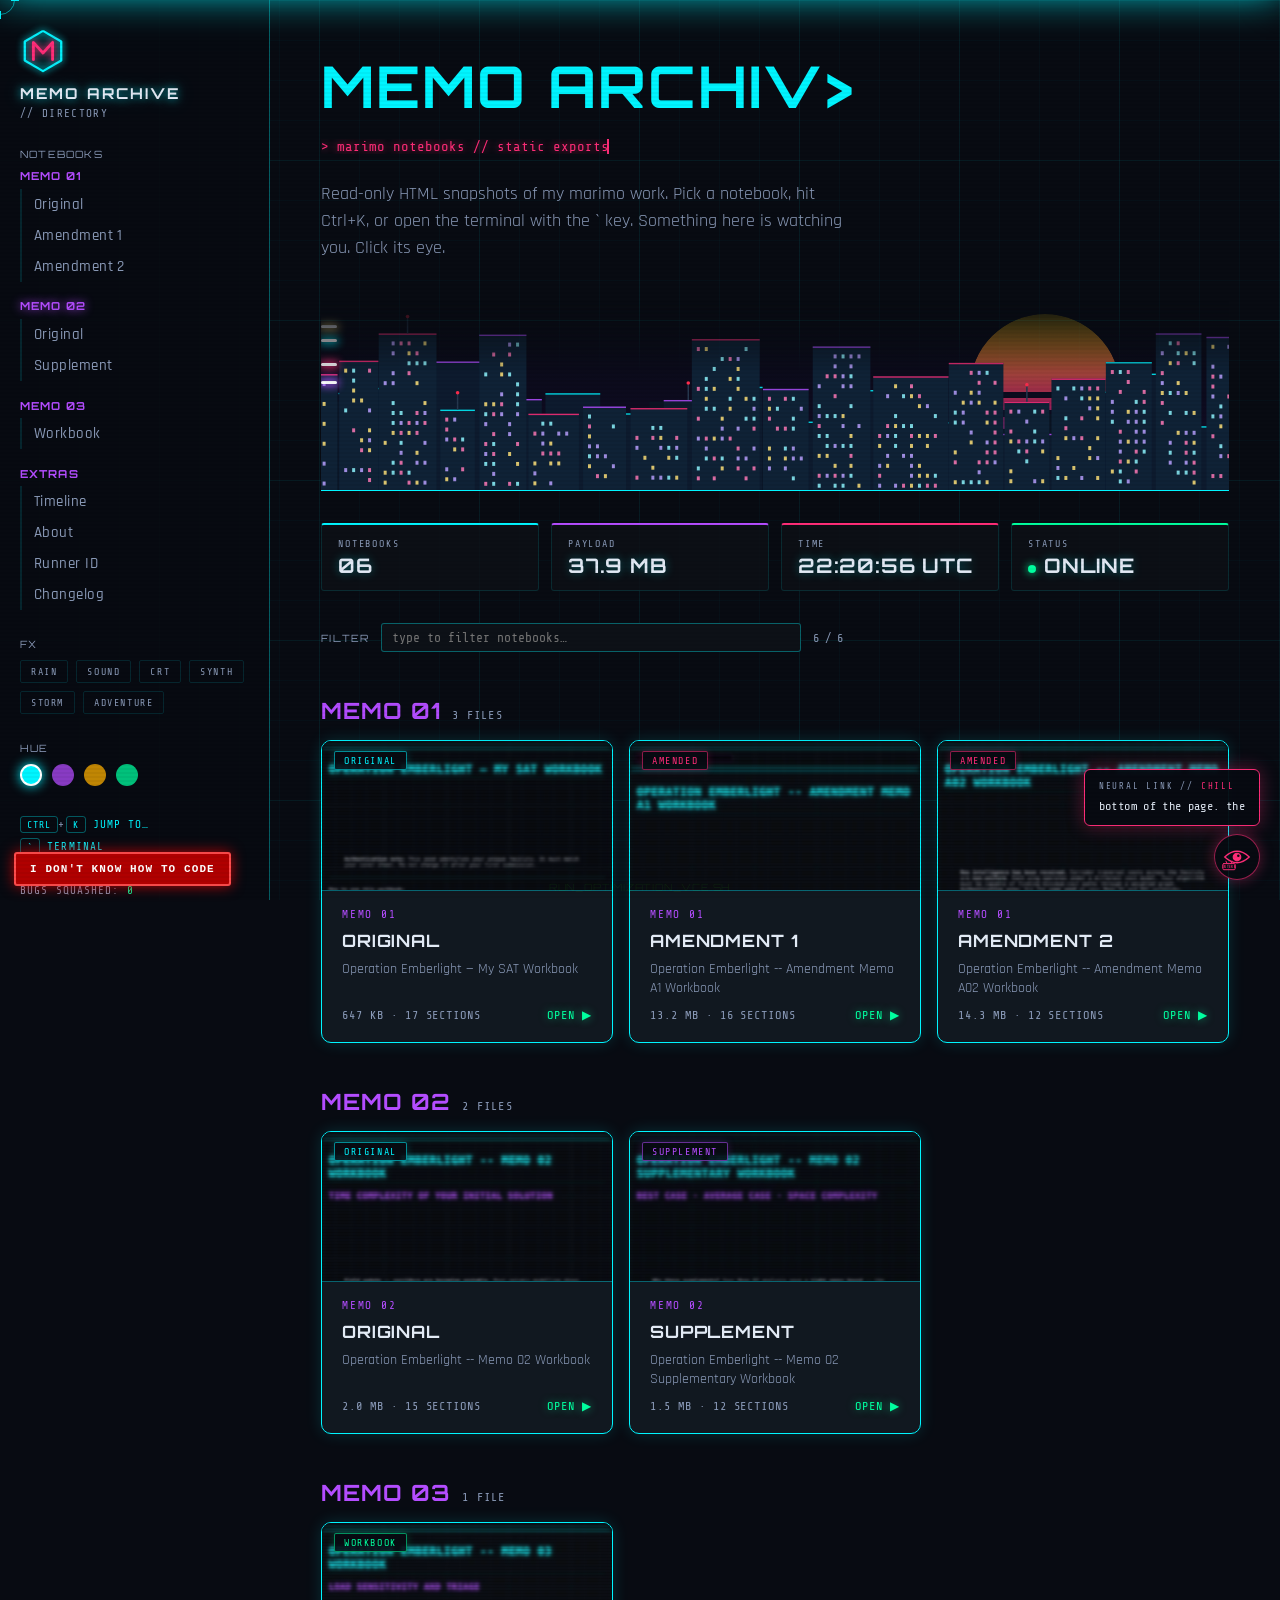
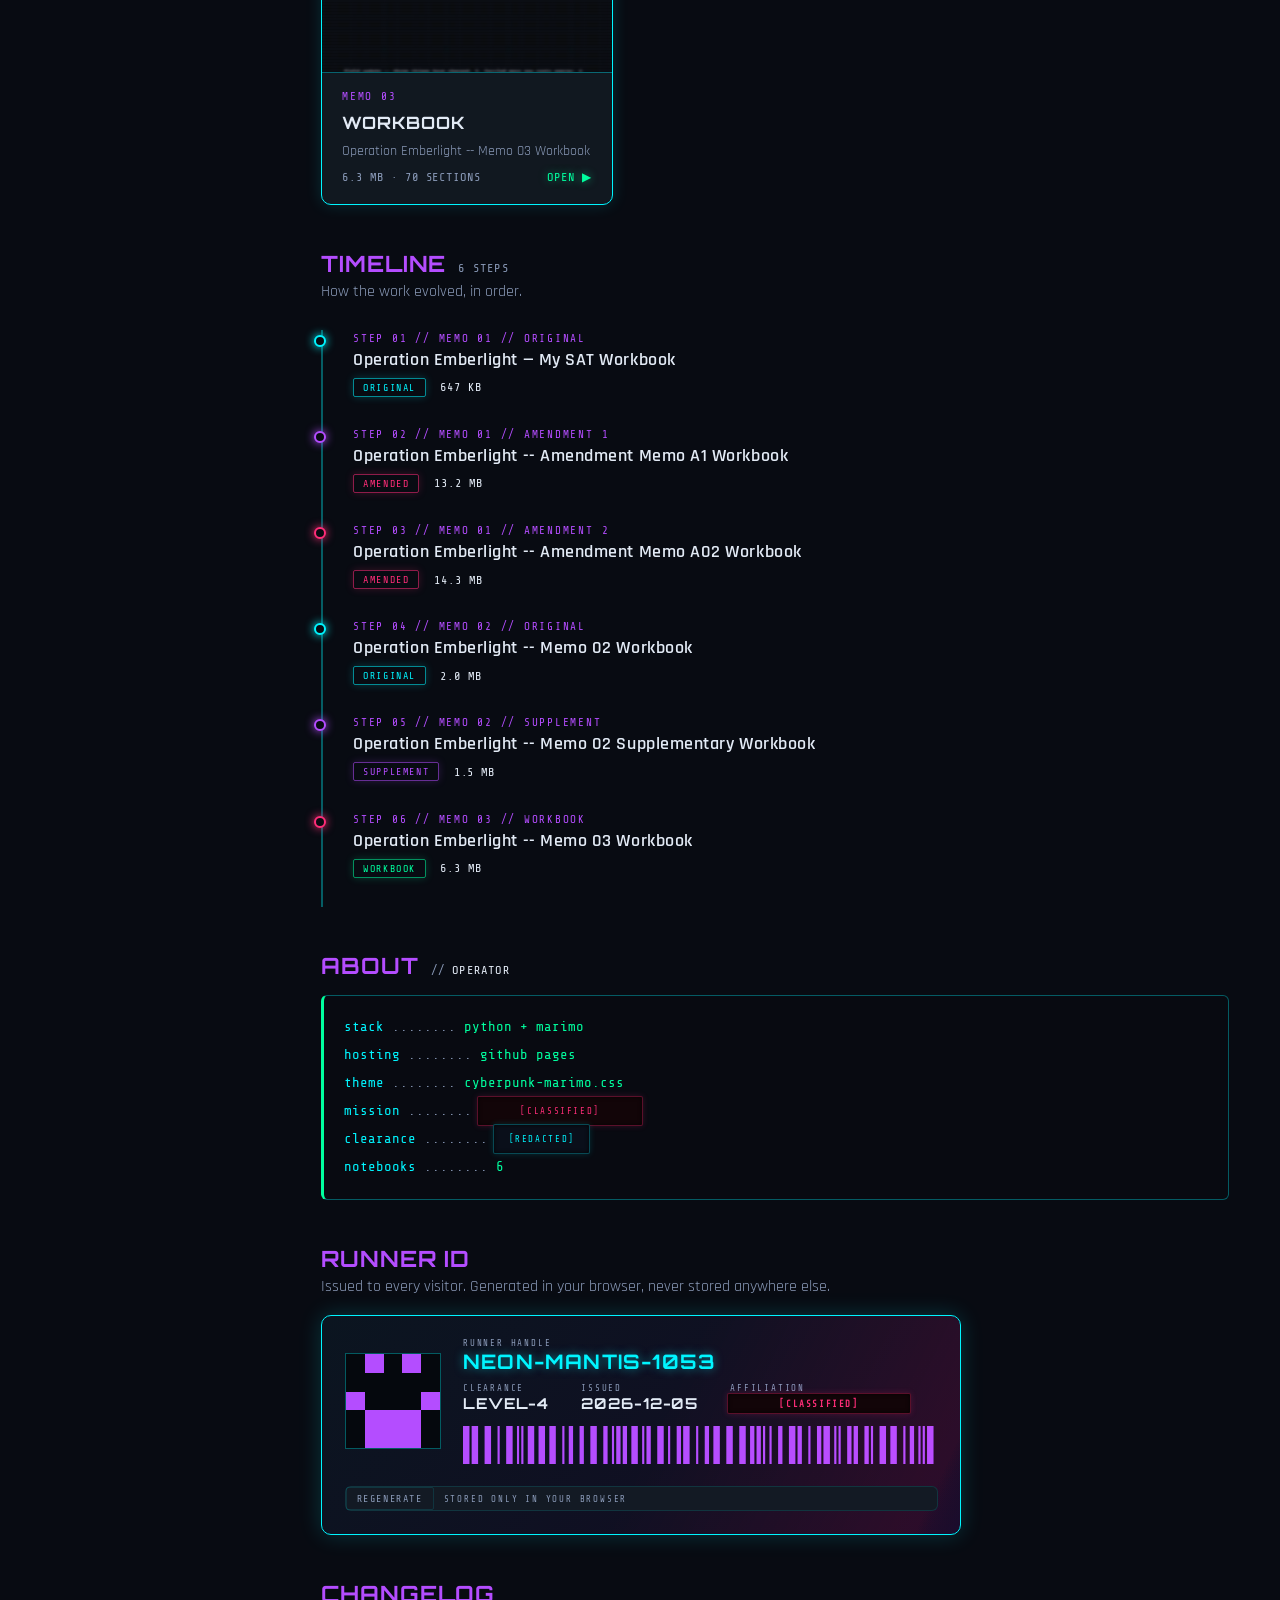
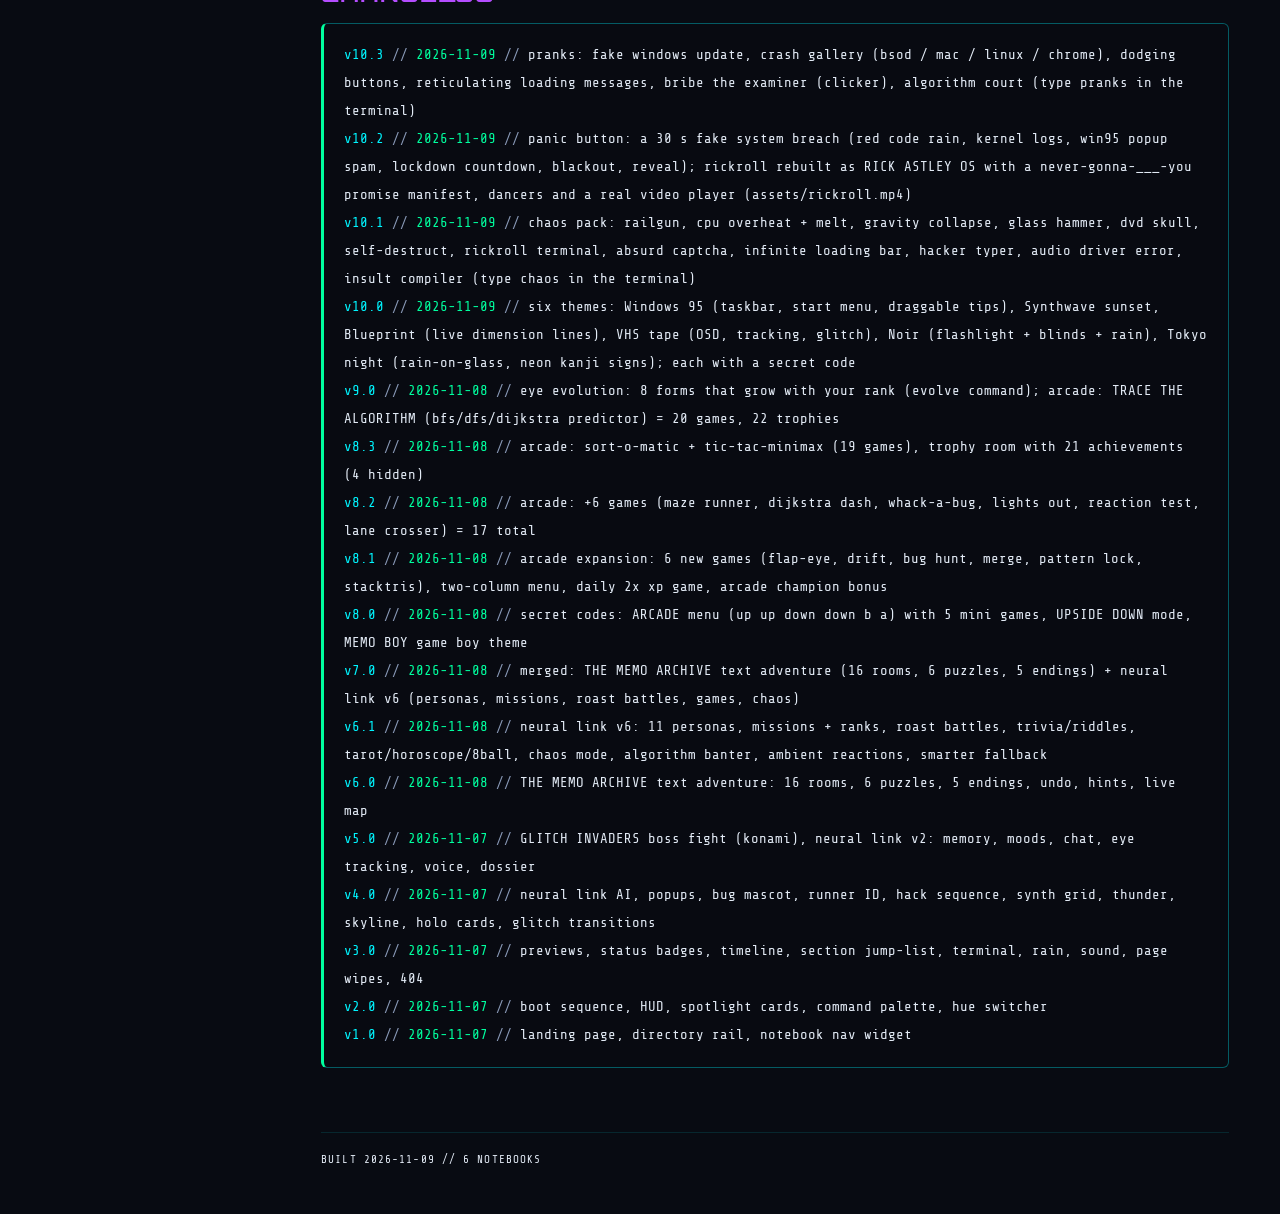
==== index.html @ 775b31ff "'update'" ====
<!DOCTYPE html>
<html lang="en">
<head>
<meta charset="utf-8">
<meta name="viewport" content="width=device-width, initial-scale=1">
<title>MEMO ARCHIVE</title>
<meta name="description" content="Read-only HTML snapshots of my marimo work. Pick a notebook, hit Ctrl+K, or open the terminal with the ` key. Something here is watching you. Click its eye.">
<meta property="og:title" content="MEMO ARCHIVE"><meta property="og:description" content="Read-only HTML snapshots of my marimo work. Pick a notebook, hit Ctrl+K, or open the terminal with the ` key. Something here is watching you. Click its eye.">
<link rel="icon" href="data:image/svg+xml,%3Csvg%20xmlns%3D%27http%3A//www.w3.org/2000/svg%27%20viewBox%3D%270%200%2048%2048%27%3E%3Crect%20width%3D%2748%27%20height%3D%2748%27%20fill%3D%27%23080b12%27/%3E%3Cpolygon%20points%3D%2724%2C3%2043%2C14%2043%2C34%2024%2C45%205%2C34%205%2C14%27%20fill%3D%27none%27%20stroke%3D%27%2300f5ff%27%20stroke-width%3D%273%27/%3E%3Cpath%20d%3D%27M14%2033V15l10%2011%2010-11v18%27%20fill%3D%27none%27%20stroke%3D%27%23ff2d78%27%20stroke-width%3D%273%27/%3E%3C/svg%3E">
<link rel="stylesheet" href="assets/cyberpunk-marimo.css">
<link rel="stylesheet" href="assets/site.css">
<link rel="stylesheet" href="assets/fun.css">
<link rel="stylesheet" href="assets/fun3.css">
<link rel="stylesheet" href="assets/adventure.css">
<link rel="stylesheet" href="assets/arcade.css">
<link rel="stylesheet" href="assets/evolve.css">
<link rel="stylesheet" href="assets/themes.css">
<link rel="stylesheet" href="assets/chaos.css">
<link rel="stylesheet" href="assets/panic.css">
<link rel="stylesheet" href="assets/pranks.css">
<script>try{if(!sessionStorage.getItem("booted"))document.documentElement.classList.add("booting")}catch(e){}</script>
</head>
<body>
<div class="boot" id="boot" aria-hidden="true"><pre id="boot-log"></pre><span class="caret"></span><div class="skip">PRESS ANY KEY TO SKIP</div></div>
<canvas id="rain" aria-hidden="true"></canvas>
<div class="wipe" id="wipe"></div>
<div class="shell">
  <div class="rail" role="navigation" aria-label="Directory">
    <a class="brand" href="#top"><svg class="logo" viewBox="0 0 48 48" aria-hidden="true"><polygon class="hex" points="24,3 43,14 43,34 24,45 5,34 5,14"/><path class="mm" d="M14 33V15l10 11 10-11v18"/></svg><span class="brand-name">MEMO ARCHIVE</span><small>// DIRECTORY</small></a>
    <div class="cp-label">Notebooks</div>
    <div class="rail-group"><div class="rail-group-name"><a href="#memo-1" style="color:inherit !important;border:none !important">Memo 01</a></div><a class="rail-link" href="notebooks/memo1_original.html">Original</a><a class="rail-link" href="notebooks/memo1_amendment_1.html">Amendment 1</a><a class="rail-link" href="notebooks/memo1_amendment_2.html">Amendment 2</a></div><div class="rail-group"><div class="rail-group-name"><a href="#memo-2" style="color:inherit !important;border:none !important">Memo 02</a></div><a class="rail-link" href="notebooks/memo2_original.html">Original</a><a class="rail-link" href="notebooks/memo2_supp.html">Supplement</a></div><div class="rail-group"><div class="rail-group-name"><a href="#memo-3" style="color:inherit !important;border:none !important">Memo 03</a></div><a class="rail-link" href="notebooks/memo3.html">Workbook</a></div>
    <div class="rail-group"><div class="rail-group-name">Extras</div>
      <a class="rail-link" href="#timeline">Timeline</a><a class="rail-link" href="#about">About</a><a class="rail-link" href="#runner">Runner ID</a><a class="rail-link" href="#changelog">Changelog</a></div>
    <div class="cp-label">FX</div>
    <div class="pills">
      <i class="pill" role="button" tabindex="0" data-fx="rain">Rain</i>
      <i class="pill" role="button" tabindex="0" data-fx="sound">Sound</i>
      <i class="pill" role="button" tabindex="0" data-fx="crt">CRT</i>
      <i class="pill" role="button" tabindex="0" data-fx="synth">Synth</i>
      <i class="pill" role="button" tabindex="0" data-fx="storm">Storm</i>
      <i class="pill" role="button" tabindex="0" data-fx="adv" title="play the text adventure">Adventure</i>
    </div>
    <div class="cp-label">Hue</div>
    <div class="swatches">
      <i class="swatch on" role="button" tabindex="0" data-hue="cyan" title="Cyan" style="background:#00f5ff;color:#00f5ff"></i>
      <i class="swatch" role="button" tabindex="0" data-hue="violet" title="Violet" style="background:#b44dff;color:#b44dff"></i>
      <i class="swatch" role="button" tabindex="0" data-hue="amber" title="Amber" style="background:#ffb000;color:#ffb000"></i>
      <i class="swatch" role="button" tabindex="0" data-hue="green" title="Green" style="background:#00ff9f;color:#00ff9f"></i>
    </div>
    <div class="rail-hint"><kbd>CTRL</kbd>+<kbd>K</kbd> <a id="open-pal" href="#" onclick="return false" style="border:none !important">JUMP TO&hellip;</a><br>
      <kbd>`</kbd> <a id="open-term" href="#" onclick="return false" style="border:none !important">TERMINAL</a><br><kbd>/</kbd> FILTER<br>BUGS SQUASHED: <span id="bug-count">0</span></div>
  </div>

  <main class="main" id="top">
    <header class="hero">
      <h1 class="sign">MEMO ARCHIVE</h1>
      <span class="cp-type cp-type--hot tagline" style="--w:36ch;--n:36">&gt; marimo notebooks // static exports</span>
      <p class="lede">Read-only HTML snapshots of my marimo work. Pick a notebook, hit Ctrl+K, or open the terminal with the ` key. Something here is watching you. Click its eye.</p>
    </header>
    <div class="skyline" id="skyline" aria-hidden="true"></div>

    <div class="hud">
      <div class="hud-tile"><div class="hud-k">Notebooks</div><div class="hud-v">06</div></div>
      <div class="hud-tile"><div class="hud-k">Payload</div><div class="hud-v">37.9 MB</div></div>
      <div class="hud-tile"><div class="hud-k">Time</div><div class="hud-v" id="hud-clock">--:--:--</div></div>
      <div class="hud-tile"><div class="hud-k">Status</div><div class="hud-v"><span class="dot"></span>ONLINE</div></div>
    </div>

    <div class="search-row">
      <span class="cp-label">Filter</span>
      <input type="search" id="q" placeholder="type to filter notebooks…" autocomplete="off">
      <span class="result-count" id="count">6 / 6</span>
    </div>

    <section class="group" id="memo-1" data-nb="1"><h2>Memo 01<span class="count">3 FILES</span></h2><div class="cards"><a class="card-link cp-card" href="notebooks/memo1_original.html" data-search="memo 01 original operation emberlight — my sat workbook memo1_original.html original"><div class="card-shot"><img src="assets/previews/memo1_original.jpg" alt="" loading="lazy"><span class="badge st-original">ORIGINAL</span></div><div class="card-tag">Memo 01</div><div class="card-name">Original</div><div class="card-desc">Operation Emberlight — My SAT Workbook</div><div class="card-meta"><span class="size">647 KB &middot; 17 SECTIONS</span><span class="go">OPEN &#9654;</span></div></a><a class="card-link cp-card" href="notebooks/memo1_amendment_1.html" data-search="memo 01 amendment 1 operation emberlight -- amendment memo a1 workbook memo1_amendment_1.html amendment"><div class="card-shot"><img src="assets/previews/memo1_amendment_1.jpg" alt="" loading="lazy"><span class="badge st-amendment">AMENDED</span></div><div class="card-tag">Memo 01</div><div class="card-name">Amendment 1</div><div class="card-desc">Operation Emberlight -- Amendment Memo A1 Workbook</div><div class="card-meta"><span class="size">13.2 MB &middot; 16 SECTIONS</span><span class="go">OPEN &#9654;</span></div></a><a class="card-link cp-card" href="notebooks/memo1_amendment_2.html" data-search="memo 01 amendment 2 operation emberlight -- amendment memo a02 workbook memo1_amendment_2.html amendment"><div class="card-shot"><img src="assets/previews/memo1_amendment_2.jpg" alt="" loading="lazy"><span class="badge st-amendment">AMENDED</span></div><div class="card-tag">Memo 01</div><div class="card-name">Amendment 2</div><div class="card-desc">Operation Emberlight -- Amendment Memo A02 Workbook</div><div class="card-meta"><span class="size">14.3 MB &middot; 12 SECTIONS</span><span class="go">OPEN &#9654;</span></div></a></div></section><section class="group" id="memo-2" data-nb="1"><h2>Memo 02<span class="count">2 FILES</span></h2><div class="cards"><a class="card-link cp-card" href="notebooks/memo2_original.html" data-search="memo 02 original operation emberlight -- memo 02 workbook memo2_original.html original"><div class="card-shot"><img src="assets/previews/memo2_original.jpg" alt="" loading="lazy"><span class="badge st-original">ORIGINAL</span></div><div class="card-tag">Memo 02</div><div class="card-name">Original</div><div class="card-desc">Operation Emberlight -- Memo 02 Workbook</div><div class="card-meta"><span class="size">2.0 MB &middot; 15 SECTIONS</span><span class="go">OPEN &#9654;</span></div></a><a class="card-link cp-card" href="notebooks/memo2_supp.html" data-search="memo 02 supplement operation emberlight -- memo 02 supplementary workbook memo2_supp.html supplement"><div class="card-shot"><img src="assets/previews/memo2_supp.jpg" alt="" loading="lazy"><span class="badge st-supplement">SUPPLEMENT</span></div><div class="card-tag">Memo 02</div><div class="card-name">Supplement</div><div class="card-desc">Operation Emberlight -- Memo 02 Supplementary Workbook</div><div class="card-meta"><span class="size">1.5 MB &middot; 12 SECTIONS</span><span class="go">OPEN &#9654;</span></div></a></div></section><section class="group" id="memo-3" data-nb="1"><h2>Memo 03<span class="count">1 FILE</span></h2><div class="cards"><a class="card-link cp-card" href="notebooks/memo3.html" data-search="memo 03 workbook operation emberlight -- memo 03 workbook memo3.html workbook"><div class="card-shot"><img src="assets/previews/memo3.jpg" alt="" loading="lazy"><span class="badge st-workbook">WORKBOOK</span></div><div class="card-tag">Memo 03</div><div class="card-name">Workbook</div><div class="card-desc">Operation Emberlight -- Memo 03 Workbook</div><div class="card-meta"><span class="size">6.3 MB &middot; 70 SECTIONS</span><span class="go">OPEN &#9654;</span></div></a></div></section>
    <div class="empty" id="empty">&gt; NO MATCHES FOUND</div>

    <section class="group" id="timeline">
      <h2>Timeline<span class="count">6 STEPS</span></h2>
      <p class="blurb">How the work evolved, in order.</p>
      <ol class="tl"><li><a href="notebooks/memo1_original.html"><div class="tl-step">STEP 01 // Memo 01 // Original</div><div class="tl-name">Operation Emberlight — My SAT Workbook</div><div class="tl-meta"><span class="badge st-original">ORIGINAL</span><span class="size">647 KB</span></div></a></li><li><a href="notebooks/memo1_amendment_1.html"><div class="tl-step">STEP 02 // Memo 01 // Amendment 1</div><div class="tl-name">Operation Emberlight -- Amendment Memo A1 Workbook</div><div class="tl-meta"><span class="badge st-amendment">AMENDED</span><span class="size">13.2 MB</span></div></a></li><li><a href="notebooks/memo1_amendment_2.html"><div class="tl-step">STEP 03 // Memo 01 // Amendment 2</div><div class="tl-name">Operation Emberlight -- Amendment Memo A02 Workbook</div><div class="tl-meta"><span class="badge st-amendment">AMENDED</span><span class="size">14.3 MB</span></div></a></li><li><a href="notebooks/memo2_original.html"><div class="tl-step">STEP 04 // Memo 02 // Original</div><div class="tl-name">Operation Emberlight -- Memo 02 Workbook</div><div class="tl-meta"><span class="badge st-original">ORIGINAL</span><span class="size">2.0 MB</span></div></a></li><li><a href="notebooks/memo2_supp.html"><div class="tl-step">STEP 05 // Memo 02 // Supplement</div><div class="tl-name">Operation Emberlight -- Memo 02 Supplementary Workbook</div><div class="tl-meta"><span class="badge st-supplement">SUPPLEMENT</span><span class="size">1.5 MB</span></div></a></li><li><a href="notebooks/memo3.html"><div class="tl-step">STEP 06 // Memo 03 // Workbook</div><div class="tl-name">Operation Emberlight -- Memo 03 Workbook</div><div class="tl-meta"><span class="badge st-workbook">WORKBOOK</span><span class="size">6.3 MB</span></div></a></li></ol>
    </section>

    <section class="group" id="about">
      <h2>About<span class="count">// <span id="about-handle">OPERATOR</span></span></h2>
      <div class="term-box"><div class="term-line"><span class="k">stack</span> <span class="dots">........</span> <span class="v">python + marimo</span></div><div class="term-line"><span class="k">hosting</span> <span class="dots">........</span> <span class="v">github pages</span></div><div class="term-line"><span class="k">theme</span> <span class="dots">........</span> <span class="v">cyberpunk-marimo.css</span></div><div class="term-line"><span class="k">mission</span> <span class="dots">........</span> <span class="v"><span class="cp-redacted cp-redacted--hot">OPERATION EMBERLIGHT</span></span></div><div class="term-line"><span class="k">clearance</span> <span class="dots">........</span> <span class="v"><span class="cp-redacted">LEVEL-5</span></span></div><div class="term-line"><span class="k">notebooks</span> <span class="dots">........</span> <span class="v">6</span></div></div>
    </section>

    <section class="group" id="runner">
      <h2>Runner ID</h2>
      <p class="blurb">Issued to every visitor. Generated in your browser, never stored anywhere else.</p>
      <div id="id-card"></div>
    </section>

    <section class="group" id="changelog">
      <h2>Changelog</h2>
      <div class="term-box"><div class="term-line"><span class="k">v10.3</span> <span class="dots">//</span> <span class="v">2026-11-09</span> <span class="dots">//</span> pranks: fake windows update, crash gallery (bsod / mac / linux / chrome), dodging buttons, reticulating loading messages, bribe the examiner (clicker), algorithm court (type pranks in the terminal)</div><div class="term-line"><span class="k">v10.2</span> <span class="dots">//</span> <span class="v">2026-11-09</span> <span class="dots">//</span> panic button: a 30 s fake system breach (red code rain, kernel logs, win95 popup spam, lockdown countdown, blackout, reveal); rickroll rebuilt as RICK ASTLEY OS with a never-gonna-___-you promise manifest, dancers and a real video player (assets/rickroll.mp4)</div><div class="term-line"><span class="k">v10.1</span> <span class="dots">//</span> <span class="v">2026-11-09</span> <span class="dots">//</span> chaos pack: railgun, cpu overheat + melt, gravity collapse, glass hammer, dvd skull, self-destruct, rickroll terminal, absurd captcha, infinite loading bar, hacker typer, audio driver error, insult compiler (type chaos in the terminal)</div><div class="term-line"><span class="k">v10.0</span> <span class="dots">//</span> <span class="v">2026-11-09</span> <span class="dots">//</span> six themes: Windows 95 (taskbar, start menu, draggable tips), Synthwave sunset, Blueprint (live dimension lines), VHS tape (OSD, tracking, glitch), Noir (flashlight + blinds + rain), Tokyo night (rain-on-glass, neon kanji signs); each with a secret code</div><div class="term-line"><span class="k">v9.0</span> <span class="dots">//</span> <span class="v">2026-11-08</span> <span class="dots">//</span> eye evolution: 8 forms that grow with your rank (evolve command); arcade: TRACE THE ALGORITHM (bfs/dfs/dijkstra predictor) = 20 games, 22 trophies</div><div class="term-line"><span class="k">v8.3</span> <span class="dots">//</span> <span class="v">2026-11-08</span> <span class="dots">//</span> arcade: sort-o-matic + tic-tac-minimax (19 games), trophy room with 21 achievements (4 hidden)</div><div class="term-line"><span class="k">v8.2</span> <span class="dots">//</span> <span class="v">2026-11-08</span> <span class="dots">//</span> arcade: +6 games (maze runner, dijkstra dash, whack-a-bug, lights out, reaction test, lane crosser) = 17 total</div><div class="term-line"><span class="k">v8.1</span> <span class="dots">//</span> <span class="v">2026-11-08</span> <span class="dots">//</span> arcade expansion: 6 new games (flap-eye, drift, bug hunt, merge, pattern lock, stacktris), two-column menu, daily 2x xp game, arcade champion bonus</div><div class="term-line"><span class="k">v8.0</span> <span class="dots">//</span> <span class="v">2026-11-08</span> <span class="dots">//</span> secret codes: ARCADE menu (up up down down b a) with 5 mini games, UPSIDE DOWN mode, MEMO BOY game boy theme</div><div class="term-line"><span class="k">v7.0</span> <span class="dots">//</span> <span class="v">2026-11-08</span> <span class="dots">//</span> merged: THE MEMO ARCHIVE text adventure (16 rooms, 6 puzzles, 5 endings) + neural link v6 (personas, missions, roast battles, games, chaos)</div><div class="term-line"><span class="k">v6.1</span> <span class="dots">//</span> <span class="v">2026-11-08</span> <span class="dots">//</span> neural link v6: 11 personas, missions + ranks, roast battles, trivia/riddles, tarot/horoscope/8ball, chaos mode, algorithm banter, ambient reactions, smarter fallback</div><div class="term-line"><span class="k">v6.0</span> <span class="dots">//</span> <span class="v">2026-11-08</span> <span class="dots">//</span> THE MEMO ARCHIVE text adventure: 16 rooms, 6 puzzles, 5 endings, undo, hints, live map</div><div class="term-line"><span class="k">v5.0</span> <span class="dots">//</span> <span class="v">2026-11-07</span> <span class="dots">//</span> GLITCH INVADERS boss fight (konami), neural link v2: memory, moods, chat, eye tracking, voice, dossier</div><div class="term-line"><span class="k">v4.0</span> <span class="dots">//</span> <span class="v">2026-11-07</span> <span class="dots">//</span> neural link AI, popups, bug mascot, runner ID, hack sequence, synth grid, thunder, skyline, holo cards, glitch transitions</div><div class="term-line"><span class="k">v3.0</span> <span class="dots">//</span> <span class="v">2026-11-07</span> <span class="dots">//</span> previews, status badges, timeline, section jump-list, terminal, rain, sound, page wipes, 404</div><div class="term-line"><span class="k">v2.0</span> <span class="dots">//</span> <span class="v">2026-11-07</span> <span class="dots">//</span> boot sequence, HUD, spotlight cards, command palette, hue switcher</div><div class="term-line"><span class="k">v1.0</span> <span class="dots">//</span> <span class="v">2026-11-07</span> <span class="dots">//</span> landing page, directory rail, notebook nav widget</div></div>
    </section>

    <footer class="foot"><span>BUILT 2026-11-09 // 6 NOTEBOOKS</span><span></span></footer>
  </main>
</div>

<script id="archive-data" type="application/json">{"items": [{"name": "Original", "tag": "Memo 01", "href": "notebooks/memo1_original.html", "file": "memo1_original.html", "size": "647 KB", "status": "ORIGINAL", "headline": "Operation Emberlight \u2014 My SAT Workbook"}, {"name": "Amendment 1", "tag": "Memo 01", "href": "notebooks/memo1_amendment_1.html", "file": "memo1_amendment_1.html", "size": "13.2 MB", "status": "AMENDED", "headline": "Operation Emberlight -- Amendment Memo A1 Workbook"}, {"name": "Amendment 2", "tag": "Memo 01", "href": "notebooks/memo1_amendment_2.html", "file": "memo1_amendment_2.html", "size": "14.3 MB", "status": "AMENDED", "headline": "Operation Emberlight -- Amendment Memo A02 Workbook"}, {"name": "Original", "tag": "Memo 02", "href": "notebooks/memo2_original.html", "file": "memo2_original.html", "size": "2.0 MB", "status": "ORIGINAL", "headline": "Operation Emberlight -- Memo 02 Workbook"}, {"name": "Supplement", "tag": "Memo 02", "href": "notebooks/memo2_supp.html", "file": "memo2_supp.html", "size": "1.5 MB", "status": "SUPPLEMENT", "headline": "Operation Emberlight -- Memo 02 Supplementary Workbook"}, {"name": "Workbook", "tag": "Memo 03", "href": "notebooks/memo3.html", "file": "memo3.html", "size": "6.3 MB", "status": "WORKBOOK", "headline": "Operation Emberlight -- Memo 03 Workbook"}], "title": "MEMO ARCHIVE", "about": [["stack", "python + marimo"], ["hosting", "github pages"], ["theme", "cyberpunk-marimo.css"], ["mission", "[CLASSIFIED]"], ["clearance", "[REDACTED]"], ["notebooks", "6"]], "handle": "OPERATOR"}</script>
<script>
(function () {
  var q = document.getElementById('q'), count = document.getElementById('count'), empty = document.getElementById('empty');
  var cards = [].slice.call(document.querySelectorAll('.card-link'));
  var groups = [].slice.call(document.querySelectorAll('.group[data-nb]'));
  function filter() {
    var term = q.value.trim().toLowerCase(), shown = 0;
    cards.forEach(function (c) { var ok = !term || c.dataset.search.indexOf(term) !== -1; c.hidden = !ok; if (ok) shown++; });
    groups.forEach(function (g) { g.hidden = !g.querySelector('.card-link:not([hidden])'); });
    count.textContent = shown + ' / ' + cards.length;
    empty.classList.toggle('show', shown === 0);
  }
  q.addEventListener('input', filter);
  document.addEventListener('keydown', function (e) {
    if (e.key === '/' && document.activeElement !== q && !/INPUT|TEXTAREA/.test(document.activeElement.tagName)) { e.preventDefault(); q.focus(); }
  });
  var links = {};
  [].forEach.call(document.querySelectorAll('.rail-group-name a'), function (a) { links[a.getAttribute('href').slice(1)] = a.closest('.rail-group'); });
  var io = new IntersectionObserver(function (entries) {
    entries.forEach(function (en) {
      if (en.isIntersecting) {
        Object.keys(links).forEach(function (k) { links[k].querySelector('.rail-group-name').style.textShadow = ''; });
        var el = links[en.target.id]; if (el) el.querySelector('.rail-group-name').style.textShadow = '0 0 10px rgba(180,77,255,.9)';
      }
    });
  }, { rootMargin: '-20% 0px -70% 0px' });
  groups.forEach(function (g) { io.observe(g); });
  // timeline reveal
  var tio = new IntersectionObserver(function (es) { es.forEach(function (e) { if (e.isIntersecting) { e.target.classList.add('in'); tio.unobserve(e.target); } }); }, { threshold: .25 });
  [].forEach.call(document.querySelectorAll('.tl li'), function (li) { tio.observe(li); });
})();
</script>
<script src="assets/site.js"></script>
<script src="assets/extras.js"></script>
<script src="assets/fun.js"></script>
<script src="assets/fun2.js"></script>
<script src="assets/link.js"></script>
<script src="assets/boss.js"></script>
<script src="assets/adventure.js"></script>
<script src="assets/arcade.js"></script>
<script src="assets/evolve.js"></script>
<script src="assets/themes.js"></script>
<script src="assets/chaos.js"></script>
<script src="assets/panic.js"></script>
<script src="assets/pranks.js"></script>
</body>
</html>
---- assets/cyberpunk-marimo.css ----
/* ============================================================
   CYBERPUNK MARIMO THEME
   Load via: notebook settings → Custom CSS field
   ============================================================ */

/* ── Fonts ── */
@import url('https://fonts.googleapis.com/css2?family=Share+Tech+Mono&family=Rajdhani:wght@400;500;600&family=Orbitron:wght@400;700&display=swap');

/* ── Design Tokens ── */
:root {
  --cp-bg-deep:       #080b12;
  --cp-bg-surface:    #0d1117;
  --cp-bg-raised:     #131a24;
  --cp-bg-card:       #111820;

  --cp-neon-cyan:     #00f5ff;
  --cp-neon-magenta:  #ff2d78;
  --cp-neon-purple:   #b44dff;
  --cp-neon-yellow:   #f7ff00;
  --cp-neon-green:    #00ff9f;

  --cp-text-primary:  #e2eaf5;
  --cp-text-muted:    #8a9ab8;

  --cp-border-glow:   rgba(0, 245, 255, 0.35);
  --cp-border-subtle: rgba(0, 245, 255, 0.12);

  --cp-font-display:  'Orbitron', monospace;
  --cp-font-ui:       'Rajdhani', sans-serif;
  --cp-font-mono:     'Share Tech Mono', monospace;

  --cp-radius-sm:     3px;
  --cp-radius-md:     6px;
  --cp-radius-lg:     10px;
}

/* ============================================================
   KEYFRAME ANIMATIONS
   ============================================================ */

@keyframes neon-flicker {
  0%,  18%, 20%, 50.1%, 60%, 65.1%, 80%, 90.1%, 92% {
    box-shadow:
      0 0 8px  rgba(0, 245, 255, 0.60),
      0 0 18px rgba(0, 245, 255, 0.30),
      0 0 30px rgba(0, 245, 255, 0.15),
      inset 0 0 6px rgba(0, 245, 255, 0.05);
    border-color: var(--cp-neon-cyan);
    opacity: 1;
  }
  19%, 21%, 62%, 83% {
    box-shadow:
      0 0 4px  rgba(0, 245, 255, 0.25),
      0 0 8px  rgba(0, 245, 255, 0.10),
      inset 0 0 2px rgba(0, 245, 255, 0.02);
    border-color: rgba(0, 245, 255, 0.4);
    opacity: 0.92;
  }
  50%, 60.1%, 65%, 80.1%, 90%, 92.1%, 100% {
    box-shadow:
      0 0 8px  rgba(0, 245, 255, 0.55),
      0 0 18px rgba(0, 245, 255, 0.28),
      0 0 30px rgba(0, 245, 255, 0.12),
      inset 0 0 6px rgba(0, 245, 255, 0.04);
    border-color: var(--cp-neon-cyan);
    opacity: 1;
  }
}

@keyframes focus-pulse {
  0% {
    box-shadow:
      0 0 14px rgba(0, 245, 255, 0.90),
      0 0 35px rgba(0, 245, 255, 0.55),
      0 0 60px rgba(0, 245, 255, 0.30),
      0 0 90px rgba(180, 77, 255, 0.10),
      inset 0 0 10px rgba(0, 245, 255, 0.08);
  }
  50% {
    box-shadow:
      0 0 20px rgba(0, 245, 255, 1.00),
      0 0 50px rgba(0, 245, 255, 0.75),
      0 0 90px rgba(0, 245, 255, 0.45),
      0 0 130px rgba(180, 77, 255, 0.20),
      inset 0 0 18px rgba(0, 245, 255, 0.12);
  }
  100% {
    box-shadow:
      0 0 14px rgba(0, 245, 255, 0.90),
      0 0 35px rgba(0, 245, 255, 0.55),
      0 0 60px rgba(0, 245, 255, 0.30),
      0 0 90px rgba(180, 77, 255, 0.10),
      inset 0 0 10px rgba(0, 245, 255, 0.08);
  }
}

@keyframes cursor-glow-blink {
  0%, 45% {
    opacity: 1;
    box-shadow:
      0 0 4px  var(--cp-neon-cyan),
      0 0 10px rgba(0, 245, 255, 0.70),
      0 0 20px rgba(0, 245, 255, 0.40);
  }
  50%, 95% { opacity: 0; box-shadow: none; }
  100% {
    opacity: 1;
    box-shadow:
      0 0 4px  var(--cp-neon-cyan),
      0 0 10px rgba(0, 245, 255, 0.70),
      0 0 20px rgba(0, 245, 255, 0.40);
  }
}

@keyframes grid-drift {
  0%   { background-position: 0px 0px, 0px 0px, 0px 0px, 0px 0px; }
  100% { background-position: 40px 40px, 40px 40px, 160px 160px, 160px 160px; }
}

/* Heading glitch — RGB split, skew, slice corruption */
@keyframes glitch {
  0%, 75%, 100% {
    text-shadow:
      0 0 6px  rgba(0, 245, 255, 0.80),
      0 0 14px rgba(0, 245, 255, 0.50),
      0 0 28px rgba(0, 245, 255, 0.25);
    transform: none;
    clip-path: none;
  }
  76% {
    text-shadow: -4px 0 var(--cp-neon-magenta), 4px 0 var(--cp-neon-cyan);
    transform: skewX(-6deg) translateX(4px);
    clip-path: inset(10% 0 80% 0);
  }
  77% {
    text-shadow: 4px 0 var(--cp-neon-magenta), -4px 0 var(--cp-neon-cyan);
    transform: skewX(4deg) translateX(-3px);
    clip-path: inset(60% 0 20% 0);
  }
  78% {
    text-shadow:
      0 0 10px rgba(0, 245, 255, 1),
      0 0 22px rgba(0, 245, 255, 0.7);
    transform: none;
    clip-path: none;
  }
  79% {
    text-shadow: -6px 0 var(--cp-neon-purple), 6px 0 var(--cp-neon-magenta);
    transform: skewX(8deg) translateX(6px) scaleY(1.04);
    clip-path: inset(30% 0 50% 0);
  }
  80% {
    text-shadow: 2px 0 var(--cp-neon-cyan), -2px 0 var(--cp-neon-magenta);
    transform: skewX(-2deg) translateX(-2px);
    clip-path: inset(70% 0 5% 0);
  }
  81% {
    text-shadow:
      0 0 6px  rgba(0, 245, 255, 0.80),
      0 0 14px rgba(0, 245, 255, 0.50),
      0 0 28px rgba(0, 245, 255, 0.25);
    transform: none;
    clip-path: none;
  }
  82%, 84% {
    text-shadow: -3px 0 var(--cp-neon-magenta), 3px 0 var(--cp-neon-cyan);
    transform: translateX(3px);
  }
  83%, 85% {
    text-shadow: 3px 0 var(--cp-neon-magenta), -3px 0 var(--cp-neon-cyan);
    transform: translateX(-3px);
  }
  86% {
    text-shadow:
      0 0 6px  rgba(0, 245, 255, 0.80),
      0 0 14px rgba(0, 245, 255, 0.50),
      0 0 28px rgba(0, 245, 255, 0.25);
    transform: none;
  }
}

@keyframes glitch-purple {
  0%, 70%, 100% {
    text-shadow:
      0 0 6px  rgba(180, 77, 255, 0.80),
      0 0 14px rgba(180, 77, 255, 0.50),
      0 0 28px rgba(180, 77, 255, 0.25);
    transform: none;
    clip-path: none;
  }
  71% {
    text-shadow: -5px 0 var(--cp-neon-cyan), 5px 0 var(--cp-neon-magenta);
    transform: skewX(-5deg) translateX(5px);
    clip-path: inset(20% 0 70% 0);
  }
  72% {
    text-shadow: 5px 0 var(--cp-neon-cyan), -5px 0 var(--cp-neon-magenta);
    transform: skewX(3deg) translateX(-4px);
    clip-path: inset(65% 0 15% 0);
  }
  73% {
    text-shadow:
      0 0 10px rgba(180, 77, 255, 1),
      0 0 22px rgba(180, 77, 255, 0.7);
    transform: none;
    clip-path: none;
  }
  74% {
    text-shadow: -7px 0 var(--cp-neon-cyan), 7px 0 var(--cp-neon-yellow);
    transform: skewX(6deg) scaleX(1.02);
    clip-path: inset(40% 0 40% 0);
  }
  75% {
    text-shadow:
      0 0 6px  rgba(180, 77, 255, 0.80),
      0 0 14px rgba(180, 77, 255, 0.50),
      0 0 28px rgba(180, 77, 255, 0.25);
    transform: none;
    clip-path: none;
  }
  76%, 78% {
    text-shadow: -2px 0 var(--cp-neon-cyan), 2px 0 var(--cp-neon-magenta);
    transform: translateX(2px);
  }
  77%, 79% {
    text-shadow: 2px 0 var(--cp-neon-cyan), -2px 0 var(--cp-neon-magenta);
    transform: translateX(-2px);
  }
  80% {
    text-shadow:
      0 0 6px  rgba(180, 77, 255, 0.80),
      0 0 14px rgba(180, 77, 255, 0.50);
    transform: none;
  }
}

@keyframes glitch-magenta {
  0%, 60%, 100% {
    text-shadow:
      0 0 6px  rgba(255, 45, 120, 0.80),
      0 0 14px rgba(255, 45, 120, 0.50),
      0 0 28px rgba(255, 45, 120, 0.25);
    transform: none;
    clip-path: none;
  }
  61% {
    text-shadow: -6px 0 var(--cp-neon-cyan), 6px 0 var(--cp-neon-purple);
    transform: skewX(7deg) translateX(-5px);
    clip-path: inset(5% 0 85% 0);
  }
  62% {
    text-shadow: 6px 0 var(--cp-neon-cyan), -6px 0 var(--cp-neon-purple);
    transform: skewX(-5deg) translateX(4px);
    clip-path: inset(55% 0 25% 0);
  }
  63% {
    text-shadow:
      0 0 10px rgba(255, 45, 120, 1),
      0 0 22px rgba(255, 45, 120, 0.7);
    transform: none;
    clip-path: none;
  }
  64% {
    text-shadow: -8px 0 var(--cp-neon-yellow), 8px 0 var(--cp-neon-purple);
    transform: skewX(-8deg) translateX(7px) scaleY(1.05);
    clip-path: inset(25% 0 55% 0);
  }
  65% {
    text-shadow: 3px 0 var(--cp-neon-cyan), -3px 0 var(--cp-neon-purple);
    transform: skewX(3deg) translateX(-3px);
    clip-path: inset(75% 0 5% 0);
  }
  66% {
    text-shadow:
      0 0 6px  rgba(255, 45, 120, 0.80),
      0 0 14px rgba(255, 45, 120, 0.50),
      0 0 28px rgba(255, 45, 120, 0.25);
    transform: none;
    clip-path: none;
  }
  67%, 69% {
    text-shadow: -4px 0 var(--cp-neon-cyan), 4px 0 var(--cp-neon-purple);
    transform: translateX(4px);
  }
  68%, 70% {
    text-shadow: 4px 0 var(--cp-neon-cyan), -4px 0 var(--cp-neon-purple);
    transform: translateX(-4px);
  }
  71% {
    text-shadow:
      0 0 6px  rgba(255, 45, 120, 0.80),
      0 0 14px rgba(255, 45, 120, 0.50);
    transform: none;
  }
}

/* Scrollbar thumb pulse */
@keyframes scrollbar-pulse {
  0%, 100% { background: rgba(0, 245, 255, 0.30); }
  50%       { background: rgba(0, 245, 255, 0.65); }
}

/* ── Base ── */
body, html {
  background-color: var(--cp-bg-deep) !important;
  color: var(--cp-text-primary) !important;
  font-family: var(--cp-font-ui) !important;
}

* { color: inherit; }

/* Scanlines */
body::before {
  content: '';
  position: fixed;
  inset: 0;
  background: repeating-linear-gradient(
    0deg,
    transparent,
    transparent 2px,
    rgba(0, 0, 0, 0.04) 2px,
    rgba(0, 0, 0, 0.04) 4px
  );
  pointer-events: none;
  z-index: 9999;
}

/* Animated city-grid */
body::after {
  content: '';
  position: fixed;
  inset: 0;
  background-image:
    linear-gradient(0deg,  transparent calc(100% - 1px), rgba(0, 245, 255, 0.05) calc(100% - 1px)),
    linear-gradient(90deg, transparent calc(100% - 1px), rgba(0, 245, 255, 0.05) calc(100% - 1px)),
    linear-gradient(0deg,  transparent calc(100% - 1px), rgba(0, 245, 255, 0.09) calc(100% - 1px)),
    linear-gradient(90deg, transparent calc(100% - 1px), rgba(0, 245, 255, 0.09) calc(100% - 1px));
  background-size: 40px 40px, 40px 40px, 160px 160px, 160px 160px;
  background-position: 0px 0px, 0px 0px, 0px 0px, 0px 0px;
  animation: grid-drift 60s linear infinite;
  pointer-events: none;
  z-index: 0;
}





/* ── Global text visibility ── */
span, div, p, label, li, td, th, h1, h2, h3, h4, h5, h6,
[class*="text"], [class*="label"], [class*="title"] {
  color: var(--cp-text-primary);
}

/* ── Notebook cells ── */
.cell, .cell-container, .Cell, .marimo-cell {
  background: var(--cp-bg-card) !important;
  border: 1px solid var(--cp-neon-cyan) !important;
  border-radius: var(--cp-radius-md) !important;
  margin-bottom: 1rem !important;
  animation: neon-flicker 8s infinite !important;
  transition: border-color 0.2s !important;
  position: relative !important;
}

.cell:nth-child(2n), .Cell:nth-child(2n), .marimo-cell:nth-child(2n) { animation-delay: -1.3s !important; }
.cell:nth-child(3n), .Cell:nth-child(3n), .marimo-cell:nth-child(3n) { animation-delay: -3.7s !important; }
.cell:nth-child(4n), .Cell:nth-child(4n), .marimo-cell:nth-child(4n) { animation-delay: -5.1s !important; }
.cell:nth-child(5n), .Cell:nth-child(5n), .marimo-cell:nth-child(5n) { animation-delay: -2.4s !important; }

.cell .cell, .cell .Cell, .Cell .cell, .Cell .Cell, .marimo-cell .marimo-cell {
  border: none !important;
  box-shadow: none !important;
  background: transparent !important;
  margin-bottom: 0 !important;
  animation: none !important;
}

.cell:focus-within, .Cell:focus-within, .marimo-cell:focus-within {
  border-color: rgba(0, 245, 255, 0.45) !important;
  animation: focus-pulse 2.4s ease-in-out infinite !important;
}

/* ── Sidebar / left nav ── */
nav, aside,
[class*="sidebar"], [class*="Sidebar"],
[class*="nav"], [class*="Nav"] {
  background: var(--cp-bg-surface) !important;
  border-right: 1px solid var(--cp-border-glow) !important;
}

nav svg, aside svg, [class*="sidebar"] svg, [class*="nav"] svg {
  color: var(--cp-text-muted) !important;
  fill:  var(--cp-text-muted) !important;
  stroke: var(--cp-text-muted) !important;
}

nav button:hover svg, aside button:hover svg, [class*="nav"] button:hover svg {
  color:  var(--cp-neon-cyan) !important;
  fill:   var(--cp-neon-cyan) !important;
  stroke: var(--cp-neon-cyan) !important;
}

/* ── Buttons ── */
button {
  font-family: var(--cp-font-display) !important;
  font-size: 10px !important;
  letter-spacing: 0.08em !important;
  text-transform: uppercase !important;
  background: transparent !important;
  color: var(--cp-neon-cyan) !important;
  border: 1px solid rgba(0, 245, 255, 0.5) !important;
  border-radius: var(--cp-radius-sm) !important;
  cursor: pointer !important;
  transition: background 0.15s, box-shadow 0.15s !important;
}

button > *, button svg, button span, button div, button i {
  border: none !important; box-shadow: none !important;
  background: transparent !important; color: inherit !important;
}

button svg { fill: currentColor !important; stroke: currentColor !important; }

button:hover {
  background: rgba(0, 245, 255, 0.1) !important;
  border-color: var(--cp-neon-cyan) !important;
  box-shadow: 0 0 10px rgba(0, 245, 255, 0.35) !important;
  color: var(--cp-neon-cyan) !important;
}

button:active { background: rgba(0, 245, 255, 0.18) !important; }

button[aria-label*="run" i], button[title*="run" i], button[data-testid*="run" i] {
  color: var(--cp-neon-magenta) !important;
  border-color: rgba(255, 45, 120, 0.5) !important;
}

button[aria-label*="run" i]:hover, button[title*="run" i]:hover {
  background: rgba(255, 45, 120, 0.1) !important;
  border-color: var(--cp-neon-magenta) !important;
  box-shadow: 0 0 10px rgba(255, 45, 120, 0.35) !important;
}

/* ── Toolbar / panels ── */
[class*="toolbar"], [class*="Toolbar"],
[class*="panel"],   [class*="Panel"],
[class*="action"],  [class*="Action"] {
  background: var(--cp-bg-raised) !important;
  border: 1px solid var(--cp-border-subtle) !important;
  border-radius: var(--cp-radius-md) !important;
}

/* ── Code editor ── */
.cm-editor, .CodeMirror {
  background: var(--cp-bg-surface) !important;
  font-family: var(--cp-font-mono) !important;
  font-size: 10px !important;
}

.cm-editor .cm-content, .cm-editor .cm-line, .CodeMirror-scroll { color: #ffffff !important; }

.cm-keyword, .cm-builtin   { color: var(--cp-neon-magenta) !important; }
.cm-string, .cm-string2    { color: var(--cp-neon-green)   !important; }
.cm-number                 { color: var(--cp-neon-yellow)  !important; }
.cm-comment                { color: var(--cp-text-muted)   !important; font-style: italic !important; }
.cm-def, .cm-variable-2   { color: var(--cp-neon-cyan)    !important; }
.cm-operator               { color: var(--cp-neon-purple)  !important; }

.cm-variable, .cm-variable-3, .cm-type, .cm-property,
.cm-atom, .cm-punctuation, .cm-tag, .cm-bracket,
.cm-qualifier, .cm-error { color: #ffffff !important; }

.cm-content .tok-variableName,
.cm-content .tok-propertyName,
.cm-content .tok-function,
.cm-content .tok-name { color: white !important; }

.cm-variableName, .tok-variableName,
.tok-propertyName, .tok-name { color: #ffffff !important; }

.cm-editor .ͼr { color: #ffffff !important; }

.cm-activeLine           { background: rgba(0, 245, 255, 0.04) !important; }
.cm-selectionBackground,
.CodeMirror-selected     { background: rgba(180, 77, 255, 0.2) !important; }

.cm-cursor, .CodeMirror-cursor {
  border-left: 2px solid var(--cp-neon-cyan) !important;
  animation: cursor-glow-blink 1.1s ease-in-out infinite !important;
}

.cm-lineNumbers .cm-gutterElement,
.CodeMirror-linenumber { color: var(--cp-text-muted) !important; }

/* ── Headings — glitch + glow ── */
h1, h2, h3, h4, h5, h6 {
  font-family: var(--cp-font-display) !important;
  letter-spacing: 0.04em !important;
  text-transform: uppercase !important;
}

h1 {
  font-size: 1.8rem !important; color: var(--cp-neon-cyan) !important;
  border-bottom: 1px solid var(--cp-border-glow) !important;
  padding-bottom: 0.4rem !important;
  animation: glitch 9s ease-in-out infinite !important;
}

h2 {
  font-size: 1.4rem !important; color: var(--cp-neon-purple) !important;
  animation: glitch-purple 11s ease-in-out infinite !important;
  animation-delay: -3.5s !important;
}

h3 {
  font-size: 1.1rem !important; color: var(--cp-neon-magenta) !important;
  animation: glitch-magenta 13s ease-in-out infinite !important;
  animation-delay: -5.5s !important;
}

h4, h5, h6 {
  color: var(--cp-neon-cyan) !important;
  animation: glitch 15s ease-in-out infinite !important;
  animation-delay: -2s !important;
}

/* ── Links ── */
a {
  color: var(--cp-neon-cyan) !important;
  text-decoration: none !important;
  border-bottom: 1px solid rgba(0, 245, 255, 0.3) !important;
  transition: color 0.15s, border-color 0.15s !important;
}

a:hover {
  color: var(--cp-neon-magenta) !important;
  border-bottom-color: var(--cp-neon-magenta) !important;
}

/* ── Code blocks ── */
code {
  background: rgba(0, 245, 255, 0.07) !important;
  color: var(--cp-neon-green) !important;
  border: 1px solid rgba(0, 245, 255, 0.15) !important;
  border-radius: var(--cp-radius-sm) !important;
  padding: 1px 5px !important;
  font-family: var(--cp-font-mono) !important;
}

pre {
  background: var(--cp-bg-surface) !important;
  border: 1px solid var(--cp-border-subtle) !important;
  border-left: 3px solid var(--cp-neon-purple) !important;
  border-radius: var(--cp-radius-md) !important;
  padding: 1rem !important;
  overflow-x: auto !important;
}

/* ── Inputs / forms ── */
textarea, [class*="textarea"], [class*="TextArea"] {
  background: var(--cp-bg-surface) !important;
  color: var(--cp-text-primary) !important;
  border: 1px solid var(--cp-border-glow) !important;
  border-radius: var(--cp-radius-sm) !important;
  font-family: var(--cp-font-mono) !important;
  font-size: 10px !important;
  padding: 8px 10px !important;
  outline: none !important;
  resize: vertical !important;
}

input[type="text"], input[type="number"], input[type="search"], select {
  background: var(--cp-bg-surface) !important;
  color: var(--cp-text-primary) !important;
  border: 1px solid var(--cp-border-glow) !important;
  border-radius: var(--cp-radius-sm) !important;
  font-family: var(--cp-font-mono) !important;
  font-size: 13px !important;
  padding: 6px 10px !important;
  outline: none !important;
}

input:focus, textarea:focus, select:focus {
  border-color: var(--cp-neon-cyan) !important;
  box-shadow: 0 0 8px rgba(0, 245, 255, 0.25) !important;
}

input[type="range"]          { accent-color: var(--cp-neon-cyan)    !important; }
input[type="checkbox"],
input[type="radio"]          { accent-color: var(--cp-neon-magenta) !important; }

/* ── Tables ── */
table {
  width: 100% !important; border-collapse: collapse !important;
  font-family: var(--cp-font-ui) !important; font-size: 14px !important;
}

thead tr { background: var(--cp-bg-raised) !important; border-bottom: 1px solid var(--cp-neon-cyan) !important; }

th {
  color: var(--cp-neon-cyan) !important; font-family: var(--cp-font-display) !important;
  font-size: 11px !important; letter-spacing: 0.06em !important;
  text-transform: uppercase !important; padding: 10px 14px !important; text-align: left !important;
}

td { padding: 8px 14px !important; border-bottom: 1px solid var(--cp-border-subtle) !important; color: var(--cp-text-primary) !important; }
tr:hover td           { background: rgba(0, 245, 255, 0.04) !important; }
tr:nth-child(even) td { background: rgba(255, 255, 255, 0.015) !important; }

/* ── Output area ── */
.output, .cell-output {
  background: var(--cp-bg-surface) !important;
  border-top: 1px solid var(--cp-border-subtle) !important;
  padding: 0.75rem 1rem !important;
  font-family: var(--cp-font-mono) !important;
  font-size: 13px !important;
  color: var(--cp-neon-green) !important;
}

/* ── Scrollbars — pulsing ── */
::-webkit-scrollbar             { width: 5px; height: 5px; }
::-webkit-scrollbar-track       { background: var(--cp-bg-deep); }
::-webkit-scrollbar-thumb       { border-radius: 3px; animation: scrollbar-pulse 2s ease-in-out infinite; background: rgba(0, 245, 255, 0.35); }
::-webkit-scrollbar-thumb:hover { background: rgba(0, 245, 255, 0.75); animation: none; }

/* ── Selection ── */
::selection { background: rgba(180, 77, 255, 0.35); color: #fff; }

/* ── Tooltips ── */
[role="tooltip"], [class*="tooltip"] {
  background: var(--cp-bg-raised) !important;
  border: 1px solid var(--cp-neon-cyan) !important;
  color: var(--cp-text-primary) !important;
  font-family: var(--cp-font-mono) !important;
  font-size: 12px !important;
  border-radius: var(--cp-radius-sm) !important;
  box-shadow: 0 0 12px rgba(0, 245, 255, 0.25) !important;
}

/* ── Dividers ── */
hr {
  border: none !important;
  border-top: 1px solid var(--cp-border-glow) !important;
  margin: 1.5rem 0 !important;
}

/* ── Utility classes for mo.Html() ── */
.cp-text-cyan    { color: var(--cp-neon-cyan)    !important; }
.cp-text-magenta { color: var(--cp-neon-magenta) !important; }
.cp-text-purple  { color: var(--cp-neon-purple)  !important; }
.cp-text-green   { color: var(--cp-neon-green)   !important; }
.cp-text-yellow  { color: var(--cp-neon-yellow)  !important; }

.cp-glow-cyan {
  color: var(--cp-neon-cyan);
  text-shadow: 0 0 8px var(--cp-neon-cyan), 0 0 20px rgba(0,245,255,0.4);
}
.cp-glow-magenta {
  color: var(--cp-neon-magenta);
  text-shadow: 0 0 8px var(--cp-neon-magenta), 0 0 20px rgba(255,45,120,0.4);
}

.cp-card {
  background: var(--cp-bg-card);
  border: 1px solid var(--cp-neon-cyan);
  border-radius: var(--cp-radius-lg);
  padding: 1.25rem;
  box-shadow: 0 0 16px rgba(0, 245, 255, 0.15);
}

.cp-label {
  font-family: var(--cp-font-display);
  font-size: 10px;
  letter-spacing: 0.12em;
  text-transform: uppercase;
  color: var(--cp-text-muted);
}

/* ============================================================
   REDACTED TEXT BLOCKS
   Paste at the END of your existing cyberpunk CSS
   ============================================================ */

@keyframes redacted-flicker {
  0%, 90%, 100% { opacity: 1; }
  92%           { opacity: 0.7; }
  94%           { opacity: 1; }
  96%           { opacity: 0.5; }
  98%           { opacity: 1; }
}

.cp-redacted {
  position: relative;
  display: inline-block;
  cursor: pointer;
  color: transparent !important;
  user-select: none;
}

.cp-redacted::before {
  content: '';
  position: absolute;
  inset: -1px -3px;
  background: #0a0f1a;
  border-radius: 2px;
  border: 1px solid rgba(0, 245, 255, 0.25);
  box-shadow:
    0 0 6px rgba(0, 245, 255, 0.15),
    inset 0 0 4px rgba(0, 0, 0, 0.8);
  animation: redacted-flicker 7s ease-in-out infinite;
  transition: transform 0.35s cubic-bezier(0.4, 0, 0.2, 1), opacity 0.25s ease;
  transform-origin: left center;
  z-index: 2;
}

.cp-redacted::after {
  content: '[REDACTED]';
  position: absolute;
  inset: 0;
  display: flex;
  align-items: center;
  justify-content: center;
  font-family: 'Share Tech Mono', monospace;
  font-size: 9px;
  letter-spacing: 0.18em;
  color: rgba(0, 245, 255, 1);
  pointer-events: none;
  z-index: 3;
  transition: opacity 0.2s ease;
}

.cp-redacted:hover {
  color: #ffffff !important;
  text-shadow:
    0 0 8px rgba(0, 245, 255, 0.6),
    0 0 20px rgba(0, 245, 255, 0.25);
}

.cp-redacted:hover::before {
  transform: translateX(102%);
  opacity: 0;
}

.cp-redacted:hover::after {
  opacity: 0;
}

/* ── Variant: magenta [CLASSIFIED] ── */
.cp-redacted--hot::before {
  background: #120508;
  border-color: rgba(255, 45, 120, 0.30);
  box-shadow: 0 0 6px rgba(255, 45, 120, 0.18), inset 0 0 4px rgba(0,0,0,0.8);
}

.cp-redacted--hot::after {
  content: '[CLASSIFIED]';
  color: rgba(255, 45, 120, 1);
}

.cp-redacted--hot:hover {
  color: #ffffff !important;
  text-shadow:
    0 0 8px rgba(255, 45, 120, 0.6),
    0 0 20px rgba(255, 45, 120, 0.25);
}

/* ── Variant: purple [EYES ONLY] ── */
.cp-redacted--deep::before {
  background: #0c0812;
  border-color: rgba(180, 77, 255, 0.30);
  box-shadow: 0 0 6px rgba(180, 77, 255, 0.18), inset 0 0 4px rgba(0,0,0,0.8);
}

.cp-redacted--deep::after {
  content: '[ASS ONLY]';
  color: rgba(180, 77, 255, 1);
}

.cp-redacted--deep:hover {
  color: #ffffff !important;
  text-shadow:
    0 0 8px rgba(180, 77, 255, 0.6),
    0 0 20px rgba(180, 77, 255, 0.25);
}

/* ============================================================
   ADDITIONS: Custom Cursor + Typewriter Reveal
   Paste at the END of your existing cyberpunk CSS
   ============================================================ */


/* ── CUSTOM CURSOR ── */

/* Crosshair SVG data URI — cyan neon reticle with gap in centre */
* {
  cursor: url("data:image/svg+xml,%3Csvg xmlns='http://www.w3.org/2000/svg' width='32' height='32' viewBox='0 0 32 32'%3E%3Ccircle cx='16' cy='16' r='9' fill='none' stroke='%2300f5ff' stroke-width='1' opacity='0.9'/%3E%3Ccircle cx='16' cy='16' r='1.5' fill='%2300f5ff' opacity='0.9'/%3E%3Cline x1='16' y1='2' x2='16' y2='10' stroke='%2300f5ff' stroke-width='1' opacity='0.9'/%3E%3Cline x1='16' y1='22' x2='16' y2='30' stroke='%2300f5ff' stroke-width='1' opacity='0.9'/%3E%3Cline x1='2' y1='16' x2='10' y2='16' stroke='%2300f5ff' stroke-width='1' opacity='0.9'/%3E%3Cline x1='22' y1='16' x2='30' y2='16' stroke='%2300f5ff' stroke-width='1' opacity='0.9'/%3E%3Cline x1='16' y1='2' x2='16' y2='6' stroke='%2300f5ff' stroke-width='1' opacity='0.4'/%3E%3C/svg%3E") 16 16, crosshair !important;
}

/* Pointer contexts get a magenta variant */
a, button, label, [role="button"], select,
input[type="checkbox"], input[type="radio"] {
  cursor: url("data:image/svg+xml,%3Csvg xmlns='http://www.w3.org/2000/svg' width='32' height='32' viewBox='0 0 32 32'%3E%3Ccircle cx='16' cy='16' r='9' fill='none' stroke='%23ff2d78' stroke-width='1' opacity='0.9'/%3E%3Ccircle cx='16' cy='16' r='1.5' fill='%23ff2d78' opacity='0.9'/%3E%3Cline x1='16' y1='2' x2='16' y2='10' stroke='%23ff2d78' stroke-width='1' opacity='0.9'/%3E%3Cline x1='16' y1='22' x2='16' y2='30' stroke='%23ff2d78' stroke-width='1' opacity='0.9'/%3E%3Cline x1='2' y1='16' x2='10' y2='16' stroke='%23ff2d78' stroke-width='1' opacity='0.9'/%3E%3Cline x1='22' y1='16' x2='30' y2='16' stroke='%23ff2d78' stroke-width='1' opacity='0.9'/%3E%3C/svg%3E") 16 16, pointer !important;
}

/* Text inputs get a purple variant */
input[type="text"], input[type="number"],
input[type="search"], textarea {
  cursor: url("data:image/svg+xml,%3Csvg xmlns='http://www.w3.org/2000/svg' width='32' height='32' viewBox='0 0 32 32'%3E%3Ccircle cx='16' cy='16' r='9' fill='none' stroke='%23b44dff' stroke-width='1' opacity='0.9'/%3E%3Ccircle cx='16' cy='16' r='1.5' fill='%23b44dff' opacity='0.9'/%3E%3Cline x1='16' y1='2' x2='16' y2='10' stroke='%23b44dff' stroke-width='1' opacity='0.9'/%3E%3Cline x1='16' y1='22' x2='16' y2='30' stroke='%23b44dff' stroke-width='1' opacity='0.9'/%3E%3Cline x1='2' y1='16' x2='10' y2='16' stroke='%23b44dff' stroke-width='1' opacity='0.9'/%3E%3Cline x1='22' y1='16' x2='30' y2='16' stroke='%23b44dff' stroke-width='1' opacity='0.9'/%3E%3C/svg%3E") 16 16, text !important;
}


/* ── TYPEWRITER REVEAL ── */

/* Usage: class="cp-type"
   The element must have a fixed width or be a block —
   the animation clamps width from 0 to 100% using steps()
   so each character snaps in one at a time.

   For best results wrap a single line of text.
   Multi-line needs cp-type--long (slower, more steps). */

@keyframes typewriter {
  from { width: 0; }
  to   { width: 100%; }
}

@keyframes typewriter-cursor-fade {
  0%, 100% { border-color: var(--cp-neon-cyan); }
  50%       { border-color: transparent; }
}

.cp-type {
  display: inline-block;
  overflow: hidden;
  white-space: nowrap;
  width: 0;
  border-right: 2px solid var(--cp-neon-cyan);
  font-family: var(--cp-font-mono);
  color: var(--cp-neon-cyan);
  text-shadow:
    0 0 8px  rgba(0, 245, 255, 0.7),
    0 0 20px rgba(0, 245, 255, 0.3);

  /* 30 steps ≈ good for ~30 character strings */
  animation:
    typewriter             1.8s steps(30, end)   0.4s forwards,
    typewriter-cursor-fade 0.8s step-end         0.4s infinite;
}

/* Longer strings — more steps, slower */
.cp-type--long {
  animation:
    typewriter             3.2s steps(60, end)   0.4s forwards,
    typewriter-cursor-fade 0.8s step-end         0.4s infinite;
}

/* Cursor disappears after typing finishes */
.cp-type--nocursor {
  animation:
    typewriter             1.8s steps(30, end)   0.4s forwards;
  border-right: none;
}

/* Variant: magenta */
.cp-type--hot {
  color: var(--cp-neon-magenta);
  border-right-color: var(--cp-neon-magenta);
  text-shadow:
    0 0 8px  rgba(255, 45, 120, 0.7),
    0 0 20px rgba(255, 45, 120, 0.3);
  animation:
    typewriter             1.8s steps(30, end)   0.4s forwards,
    typewriter-cursor-fade 0.8s step-end         0.4s infinite;
}

/* Variant: purple */
.cp-type--deep {
  color: var(--cp-neon-purple);
  border-right-color: var(--cp-neon-purple);
  text-shadow:
    0 0 8px  rgba(180, 77, 255, 0.7),
    0 0 20px rgba(180, 77, 255, 0.3);
  animation:
    typewriter             1.8s steps(30, end)   0.4s forwards,
    typewriter-cursor-fade 0.8s step-end         0.4s infinite;
}

/* Staggered lines — add delay classes for multi-line typewriter sequences */
.cp-type-d1 { animation-delay: 0.4s,  0.4s  !important; }
.cp-type-d2 { animation-delay: 2.4s,  2.4s  !important; }
.cp-type-d3 { animation-delay: 4.4s,  4.4s  !important; }
.cp-type-d4 { animation-delay: 6.4s,  6.4s  !important; }

.cp-type--glitch {
  animation:
    typewriter             1.8s steps(30, end)       0.4s forwards,
    typewriter-cursor-fade 0.8s step-end              0.4s infinite,
    glitch                 9s   ease-in-out infinite  2.2s;
}

.cp-type--glitch.cp-type--long {
  animation:
    typewriter             3.2s steps(60, end)       0.4s forwards,
    typewriter-cursor-fade 0.8s step-end              0.4s infinite,
    glitch                 9s   ease-in-out infinite  3.6s;
}

.cp-type--hot.cp-type--glitch {
  animation:
    typewriter             1.8s steps(30, end)       0.4s forwards,
    typewriter-cursor-fade 0.8s step-end              0.4s infinite,
    glitch-magenta         9s   ease-in-out infinite  2.2s;
}

.cp-type--deep.cp-type--glitch {
  animation:
    typewriter             1.8s steps(30, end)       0.4s forwards,
    typewriter-cursor-fade 0.8s step-end              0.4s infinite,
    glitch-purple          9s   ease-in-out infinite  2.2s;
}
---- assets/site.css ----
/* ============================================================
   MEMO ARCHIVE — landing page layout
   Sits on top of cyberpunk-marimo.css (same tokens, same vibe).
   NOTE: class names deliberately avoid the substrings "nav",
   "panel", "action", "toolbar", "sidebar", "cell" because the
   base theme has [class*="..."] !important rules for those.
   ============================================================ */

:root { --rail-w: 270px; }
html { scroll-behavior: smooth; }
*, *::before, *::after { box-sizing: border-box; }
body { margin: 0; min-height: 100vh; }

.shell {
  position: relative;
  z-index: 1;
  display: grid;
  grid-template-columns: var(--rail-w) minmax(0, 1fr);
  min-height: 100vh;
}

/* ── Left rail (directory) ── */
.rail {
  position: sticky; top: 0; align-self: start;
  height: 100vh; overflow-y: auto;
  padding: 1.75rem 1.25rem;
  background: rgba(8, 11, 18, 0.92);
  border-right: 1px solid var(--cp-border-glow);
  backdrop-filter: blur(6px);
}

.brand {
  display: block;
  font-family: var(--cp-font-display);
  font-weight: 700; font-size: 15px; letter-spacing: 0.14em;
  color: var(--cp-neon-cyan) !important;
  text-shadow: 0 0 8px rgba(0,245,255,.7), 0 0 20px rgba(0,245,255,.3);
  border-bottom: none !important;
  margin-bottom: 0.4rem;
}
.brand small {
  display: block; margin-top: 4px;
  font: 400 11px var(--cp-font-mono); letter-spacing: .12em;
  color: var(--cp-text-muted); text-shadow: none;
}

.rail .cp-label { margin: 1.75rem 0 .6rem; }

.rail-group { margin-bottom: 1.1rem; }
.rail-group-name {
  font: 700 11px var(--cp-font-display);
  letter-spacing: .1em; text-transform: uppercase;
  color: var(--cp-neon-purple); margin: 0 0 .35rem;
}

.rail-link {
  display: block;
  padding: 6px 10px 6px 12px;
  font: 500 15px var(--cp-font-ui);
  letter-spacing: .03em;
  color: var(--cp-text-muted) !important;
  border-bottom: none !important;
  border-left: 2px solid var(--cp-border-subtle);
  transition: color .15s, border-color .15s, background .15s, padding-left .15s;
}
.rail-link:hover {
  color: var(--cp-neon-cyan) !important;
  border-left-color: var(--cp-neon-cyan);
  background: rgba(0,245,255,.05);
  padding-left: 16px;
}
.rail-link.is-active {
  color: var(--cp-neon-magenta) !important;
  border-left-color: var(--cp-neon-magenta);
  background: rgba(255,45,120,.06);
}

/* ── Main column ── */
.main {
  padding: 3.5rem clamp(1.25rem, 4vw, 4rem) 3rem;
  max-width: 1120px; width: 100%; box-sizing: border-box;
}

.hero { margin-bottom: 2.5rem; }
.hero h1 {
  font-size: clamp(2rem, 5.5vw, 3.6rem) !important;
  line-height: 1.05; margin: 0 0 1rem !important;
  border-bottom: none !important;
}
.hero .cp-type { font-size: 14px; }
.hero p.lede {
  max-width: 60ch; margin: 1.25rem 0 0;
  font-size: 18px; line-height: 1.5; color: var(--cp-text-muted);
}

/* ── Search ── */
.search-row { display: flex; align-items: center; gap: .75rem; margin: 0 0 .5rem; flex-wrap: wrap; }
.search-row .cp-label { white-space: nowrap; }
.search-row input { flex: 1; min-width: 200px; max-width: 420px; }
.result-count { font: 400 12px var(--cp-font-mono); color: var(--cp-text-muted); }

/* ── Groups + cards ── */
.group { margin-top: 2.75rem; scroll-margin-top: 1.5rem; }
.group > h2 { margin: 0 0 .25rem !important; display: flex; align-items: baseline; gap: .75rem; }
.group .count { font: 400 12px var(--cp-font-mono); color: var(--cp-text-muted); letter-spacing: .1em; }
.group .blurb { margin: 0 0 1.1rem; color: var(--cp-text-muted); font-size: 16px; }

.cards { display: grid; grid-template-columns: repeat(auto-fill, minmax(290px, 1fr)); gap: 1rem; margin-top: 1rem; }

a.card-link {
  display: flex; flex-direction: column; gap: .55rem;
  min-height: 150px;
  border-bottom: 1px solid var(--cp-neon-cyan) !important;
  transition: transform .18s, box-shadow .18s, border-color .18s !important;
}
a.card-link:hover {
  transform: translateY(-3px);
  border-color: var(--cp-neon-magenta) !important;
  border-bottom-color: var(--cp-neon-magenta) !important;
  box-shadow: 0 0 22px rgba(255,45,120,.28), inset 0 0 14px rgba(255,45,120,.05);
}
a.card-link[hidden], .group[hidden] { display: none !important; }

.card-tag {
  font: 400 11px var(--cp-font-mono); letter-spacing: .16em;
  color: var(--cp-neon-purple); text-transform: uppercase;
}
.card-name {
  font: 700 17px/1.25 var(--cp-font-display);
  letter-spacing: .05em; text-transform: uppercase;
  color: var(--cp-text-primary);
}
.card-desc { font-size: 15px; line-height: 1.4; color: var(--cp-text-muted); }
.card-meta {
  margin-top: auto; display: flex; justify-content: space-between; align-items: center;
  font: 400 12px var(--cp-font-mono); letter-spacing: .08em;
}
.card-meta .size { color: var(--cp-text-muted); }
.card-meta .go { color: var(--cp-neon-green); text-shadow: 0 0 8px rgba(0,255,159,.5); }
a.card-link:hover .go { color: var(--cp-neon-magenta); text-shadow: 0 0 8px rgba(255,45,120,.6); }

.empty { display: none; margin-top: 2rem; font: 400 14px var(--cp-font-mono); color: var(--cp-neon-yellow); }
.empty.show { display: block; }

.foot {
  margin-top: 4rem; padding-top: 1.25rem;
  border-top: 1px solid var(--cp-border-subtle);
  font: 400 11px var(--cp-font-mono); letter-spacing: .1em; color: var(--cp-text-muted);
  display: flex; flex-wrap: wrap; justify-content: space-between; gap: .5rem;
}

/* ── Mobile ── */
@media (max-width: 860px) {
  .shell { grid-template-columns: 1fr; }
  .rail { position: static; height: auto; border-right: none; border-bottom: 1px solid var(--cp-border-glow); }
  .rail-group { display: inline-block; vertical-align: top; margin-right: 1.5rem; }
}
@media (prefers-reduced-motion: reduce) {
  *, *::before, *::after { animation: none !important; transition: none !important; }
  .cp-type { width: 100% !important; }
}

/* ============================================================
   SNAZZ PACK: boot, HUD, spotlight cards, palette, hue, easter egg
   ============================================================ */

/* ── Boot sequence ── */
.boot { display: none; position: fixed; inset: 0; z-index: 10000; background: #04060a;
        flex-direction: column; justify-content: center; padding: 8vw; }
html.booting .boot { display: flex; }
.boot pre { margin: 0 !important; background: none !important; border: none !important; padding: 0 !important;
            font: 400 clamp(12px, 1.6vw, 15px)/1.7 var(--cp-font-mono) !important; color: var(--cp-neon-green) !important;
            text-shadow: 0 0 8px rgba(0,255,159,.5); white-space: pre-wrap; }
.boot .skip { position: absolute; bottom: 2rem; left: 8vw; font: 400 11px var(--cp-font-mono);
              letter-spacing: .18em; color: var(--cp-text-muted); }
.boot.out { opacity: 0; transition: opacity .45s ease; pointer-events: none; }
.boot .caret { display: inline-block; width: 9px; height: 1em; background: var(--cp-neon-green);
               vertical-align: -2px; animation: cursor-glow-blink 1s infinite; }

/* ── HUD strip ── */
.hud { display: grid; grid-template-columns: repeat(auto-fit, minmax(150px, 1fr)); gap: .75rem; margin: 0 0 2rem; }
.hud-tile { position: relative; padding: .8rem 1rem; background: rgba(13,17,23,.85);
            border: 1px solid var(--cp-border-subtle); border-top: 2px solid var(--cp-neon-cyan);
            border-radius: var(--cp-radius-sm); }
.hud-tile:nth-child(2) { border-top-color: var(--cp-neon-purple); }
.hud-tile:nth-child(3) { border-top-color: var(--cp-neon-magenta); }
.hud-tile:nth-child(4) { border-top-color: var(--cp-neon-green); }
.hud-k { font: 400 10px var(--cp-font-mono); letter-spacing: .18em; color: var(--cp-text-muted); text-transform: uppercase; }
.hud-v { margin-top: 4px; font: 700 20px var(--cp-font-display); letter-spacing: .04em; color: var(--cp-text-primary);
         text-shadow: 0 0 10px rgba(0,245,255,.35); }
.dot { display: inline-block; width: 8px; height: 8px; border-radius: 50%; margin-right: 8px;
       background: var(--cp-neon-green); box-shadow: 0 0 8px var(--cp-neon-green);
       animation: cursor-glow-blink 1.6s ease-in-out infinite; }

/* ── Spotlight + tilt cards ── */
a.card-link { position: relative; overflow: hidden; transform-style: preserve-3d; will-change: transform; }
a.card-link::before { content: ''; position: absolute; inset: 0; pointer-events: none; opacity: 0; transition: opacity .25s;
  background: radial-gradient(260px circle at var(--mx, 50%) var(--my, 50%), rgba(0,245,255,.16), transparent 65%); }
a.card-link:hover::before { opacity: 1; }
a.card-link::after { content: ''; position: absolute; left: 0; right: 0; height: 2px; top: -4px; pointer-events: none;
  background: linear-gradient(90deg, transparent, var(--cp-neon-cyan), transparent); opacity: 0; }
a.card-link:hover::after { opacity: .8; animation: card-scan 1.1s linear infinite; }
@keyframes card-scan { from { top: -4px; } to { top: 100%; } }

/* ── Command palette ── */
.pal-wrap { position: fixed; inset: 0; z-index: 9990; display: none; align-items: flex-start; justify-content: center;
            padding-top: 16vh; background: rgba(4,6,10,.72); backdrop-filter: blur(4px); }
.pal-wrap.open { display: flex; }
.pal { width: min(560px, 92vw); background: var(--cp-bg-surface); border: 1px solid var(--cp-neon-cyan);
       border-radius: var(--cp-radius-md); box-shadow: 0 0 40px rgba(0,245,255,.3); overflow: hidden; }
.pal input { width: 100% !important; border: none !important; border-bottom: 1px solid var(--cp-border-glow) !important;
             border-radius: 0 !important; padding: 16px 18px !important; font-size: 16px !important; box-shadow: none !important; }
.pal-list { max-height: 50vh; overflow-y: auto; }
.pal-item { display: flex; justify-content: space-between; gap: 1rem; padding: 11px 18px; color: var(--cp-text-muted);
            font: 500 16px var(--cp-font-ui); letter-spacing: .03em; border-left: 3px solid transparent; }
.pal-item small { font: 400 11px var(--cp-font-mono); letter-spacing: .14em; color: var(--cp-neon-purple); text-transform: uppercase; }
.pal-item.sel { background: rgba(255,45,120,.08); color: var(--cp-text-primary); border-left-color: var(--cp-neon-magenta); }
.pal-foot { padding: 8px 18px; border-top: 1px solid var(--cp-border-subtle);
            font: 400 10px var(--cp-font-mono); letter-spacing: .14em; color: var(--cp-text-muted); }
kbd { font: 400 10px var(--cp-font-mono); padding: 2px 6px; border: 1px solid var(--cp-border-glow); border-radius: 3px; color: var(--cp-neon-cyan); }

/* ── Hue swatches ── */
.swatches { display: flex; gap: 10px; }
.swatch { width: 22px; height: 22px; border-radius: 50%; border: 2px solid transparent; opacity: .75; transition: all .15s; display: inline-block; }
.swatch:hover { opacity: 1; transform: scale(1.15); }
.swatch.on { border-color: #fff; opacity: 1; box-shadow: 0 0 12px currentColor; }
.rail-hint { margin-top: 1.75rem; font: 400 11px var(--cp-font-mono); letter-spacing: .1em; color: var(--cp-text-muted); line-height: 2; }
html { transition: filter .5s ease; }

/* ── Easter egg ── */
html.storm .shell { animation: storm-shake .12s infinite; }
html.storm h1, html.storm .brand, html.storm .card-name, html.storm .hud-v { animation: glitch .5s infinite !important; }
@keyframes storm-shake { 0% { transform: translate(0,0); } 25% { transform: translate(2px,-1px); } 50% { transform: translate(-2px,1px); } 75% { transform: translate(1px,2px); } 100% { transform: translate(0,0); } }
.toast { position: fixed; top: 22px; right: 22px; z-index: 9995; padding: 12px 18px; background: var(--cp-bg-surface);
         border: 1px solid var(--cp-neon-magenta); color: var(--cp-neon-magenta); box-shadow: 0 0 20px rgba(255,45,120,.5);
         font: 400 12px var(--cp-font-mono); letter-spacing: .2em; opacity: 0; transform: translateY(-10px); transition: all .3s; pointer-events: none; }
.toast.show { opacity: 1; transform: none; }

/* Typewriter tagline that stops at its own text width (base cp-type grows to 100% of the column) */
@keyframes tagline-type { from { width: 0; } to { width: var(--w); } }
.hero .tagline { max-width: 100%;
  animation: tagline-type 2.4s steps(var(--n), end) .4s forwards, typewriter-cursor-fade .8s step-end .4s infinite !important; }

/* ============================================================
   V3 PACK: previews, badges, timeline, about, logo, rain,
   terminal, pills, wipe, CRT / rainbow modes
   ============================================================ */

/* ── Logo ── */
.logo { width: 46px; height: 46px; display: block; margin-bottom: .6rem; overflow: visible; }
.logo .hex { fill: rgba(0,245,255,.06); stroke: var(--cp-neon-cyan); stroke-width: 2.4; stroke-linejoin: round;
             stroke-dasharray: 150; stroke-dashoffset: 0; filter: drop-shadow(0 0 4px var(--cp-neon-cyan));
             animation: logo-draw 6s ease-in-out infinite, logo-flick 5s steps(1) infinite; }
.logo .mm  { fill: none; stroke: var(--cp-neon-magenta); stroke-width: 3; stroke-linecap: round; stroke-linejoin: round;
             filter: drop-shadow(0 0 4px var(--cp-neon-magenta)); animation: logo-flick 7s steps(1) infinite .8s; }
@keyframes logo-draw { 0%, 100% { stroke-dashoffset: 0; } 45% { stroke-dashoffset: 0; } 55% { stroke-dashoffset: 150; } 75% { stroke-dashoffset: 0; } }
@keyframes logo-flick { 0%, 100% { opacity: 1; } 91% { opacity: .35; } 92% { opacity: 1; } 95% { opacity: .5; } 96% { opacity: 1; } }
.brand-name { display: block; }

/* ── Rain canvas ── */
#rain { position: fixed; inset: 0; width: 100vw; height: 100vh; z-index: 0; pointer-events: none; opacity: 0; transition: opacity .6s; }
#rain.on { opacity: .28; }

/* ── Card previews + badges ── */
.card-shot { position: relative; margin: -1.25rem -1.25rem .5rem; height: 150px; overflow: hidden;
             border-bottom: 1px solid var(--cp-border-glow); background: linear-gradient(135deg, #0b1220, #12202e); }
.card-shot img { width: 100%; height: 100%; object-fit: cover; object-position: top left; display: block;
                 filter: blur(1.6px) saturate(.9) brightness(.8); transform: scale(1.02); transition: filter .35s, transform .5s; }
a.card-link:hover .card-shot img { filter: none; transform: scale(1.06); }
.card-shot::after { content: ''; position: absolute; inset: 0; pointer-events: none;
  background: repeating-linear-gradient(0deg, rgba(0,0,0,.18) 0 1px, transparent 1px 3px); }
.card-shot .badge { position: absolute; top: 10px; left: 12px; z-index: 2; background: rgba(8,11,18,.85); }
.badge { display: inline-block; font: 400 10px var(--cp-font-mono); letter-spacing: .16em; text-transform: uppercase;
         padding: 3px 9px; border: 1px solid; border-radius: 2px; }
.st-original   { color: var(--cp-neon-cyan);    border-color: rgba(0,245,255,.55);  box-shadow: 0 0 8px rgba(0,245,255,.2); }
.st-amendment  { color: var(--cp-neon-magenta); border-color: rgba(255,45,120,.55); box-shadow: 0 0 8px rgba(255,45,120,.2); }
.st-supplement { color: var(--cp-neon-purple);  border-color: rgba(180,77,255,.55); box-shadow: 0 0 8px rgba(180,77,255,.2); }
.st-workbook   { color: var(--cp-neon-green);   border-color: rgba(0,255,159,.55);  box-shadow: 0 0 8px rgba(0,255,159,.2); }
.card-desc { font-size: 14px !important; }
.card-desc .cp-redacted { display: inline; }

/* ── Timeline ── */
.tl { list-style: none; margin: 1.75rem 0 0; padding: 0 0 0 30px; border-left: 2px solid var(--cp-border-glow); }
.tl li { position: relative; padding: 0 0 1.7rem; opacity: 0; transform: translateX(-14px); transition: opacity .5s, transform .5s; }
.tl li.in { opacity: 1; transform: none; }
.tl li::before { content: ''; position: absolute; left: -39px; top: 5px; width: 12px; height: 12px; border-radius: 50%;
                 background: var(--cp-bg-deep); border: 2px solid var(--cp-neon-cyan); box-shadow: 0 0 10px var(--cp-neon-cyan); }
.tl li:nth-child(3n+2)::before { border-color: var(--cp-neon-purple);  box-shadow: 0 0 10px var(--cp-neon-purple); }
.tl li:nth-child(3n)::before   { border-color: var(--cp-neon-magenta); box-shadow: 0 0 10px var(--cp-neon-magenta); }
.tl a { display: block; border-bottom: none !important; padding: 2px 0; }
.tl-step { font: 400 11px var(--cp-font-mono); letter-spacing: .16em; color: var(--cp-neon-purple); text-transform: uppercase; }
.tl-name { margin: 3px 0 7px; font: 600 18px var(--cp-font-ui); letter-spacing: .03em; color: var(--cp-text-primary); transition: color .15s, padding-left .15s; }
.tl a:hover .tl-name { color: var(--cp-neon-magenta); padding-left: 6px; }
.tl-meta { display: flex; gap: .9rem; align-items: center; font: 400 12px var(--cp-font-mono); color: var(--cp-text-muted); letter-spacing: .08em; }
.tl-date { color: var(--cp-neon-yellow); }

/* ── About / changelog terminal boxes ── */
.term-box { margin-top: 1rem; padding: 1.1rem 1.25rem; background: rgba(8,11,18,.88); border: 1px solid var(--cp-border-glow);
            border-left: 3px solid var(--cp-neon-green); border-radius: var(--cp-radius-md); font: 400 14px/2 var(--cp-font-mono); }
.term-line .k { color: var(--cp-neon-cyan); }
.term-line .dots { color: var(--cp-text-muted); }
.term-line .v { color: var(--cp-neon-green); }
.term-box .cp-redacted { min-width: 6.5em; text-align: center; }

/* ── FX pills ── */
.pills { display: flex; gap: 8px; flex-wrap: wrap; }
.pill { font: 400 10px var(--cp-font-mono); letter-spacing: .16em; text-transform: uppercase; padding: 5px 10px; border-radius: 2px;
        color: var(--cp-text-muted); border: 1px solid var(--cp-border-subtle); transition: all .15s; display: inline-block; }
.pill:hover { color: var(--cp-neon-cyan); border-color: var(--cp-neon-cyan); }
.pill.on { color: var(--cp-neon-green); border-color: rgba(0,255,159,.6); background: rgba(0,255,159,.08); box-shadow: 0 0 10px rgba(0,255,159,.25); }

/* ── Terminal drawer ── */
.term { position: fixed; left: 0; right: 0; bottom: 0; z-index: 9980; height: 42vh; min-height: 260px; display: none; flex-direction: column;
        background: rgba(4,6,10,.96); border-top: 1px solid var(--cp-neon-green); box-shadow: 0 -8px 40px rgba(0,255,159,.18); backdrop-filter: blur(6px); }
.term.open { display: flex; animation: term-up .22s ease-out; }
@keyframes term-up { from { transform: translateY(40px); opacity: 0; } to { transform: none; opacity: 1; } }
.term-bar { display: flex; justify-content: space-between; padding: 7px 16px; border-bottom: 1px solid var(--cp-border-subtle);
            font: 400 10px var(--cp-font-mono); letter-spacing: .2em; color: var(--cp-text-muted); }
.term-bar i { cursor: pointer; font-style: normal; font-size: 16px; line-height: 10px; color: var(--cp-neon-magenta); }
.term-out { flex: 1; overflow-y: auto; padding: 12px 16px; font: 400 14px/1.6 var(--cp-font-mono); color: var(--cp-neon-green); white-space: pre-wrap; }
.term-out .cmd { color: var(--cp-neon-cyan); } .term-out .err { color: var(--cp-neon-magenta); } .term-out .dim { color: var(--cp-text-muted); }
.term-in { display: flex; align-items: center; gap: 10px; padding: 8px 16px 12px; border-top: 1px solid var(--cp-border-subtle); }
.term-in span { color: var(--cp-neon-magenta); font: 400 14px var(--cp-font-mono); }
.term-in input { flex: 1; background: transparent !important; border: none !important; box-shadow: none !important;
                 color: var(--cp-neon-green) !important; font-size: 14px !important; padding: 4px 0 !important; }

/* ── Page wipe (landing → notebook) ── */
.wipe { position: fixed; inset: 0; z-index: 10050; background: #04060a; border-top: 3px solid var(--cp-neon-cyan);
        box-shadow: 0 0 40px var(--cp-neon-cyan); transform: translateY(-101%); pointer-events: none; }
.wipe.on { pointer-events: all; animation: wipe-down .27s ease-in forwards; }
@keyframes wipe-down { to { transform: translateY(0); } }

/* ── Secret modes ── */
html.crt::after { content: ''; position: fixed; inset: 0; z-index: 9998; pointer-events: none;
  background: radial-gradient(ellipse at center, transparent 55%, rgba(0,0,0,.65) 100%),
              repeating-linear-gradient(0deg, rgba(0,0,0,.28) 0 1px, transparent 1px 3px); }
html.crt .shell { text-shadow: 1px 0 rgba(255,0,60,.35), -1px 0 rgba(0,200,255,.35); animation: crt-flick .18s infinite; filter: contrast(1.08) brightness(1.04); }
@keyframes crt-flick { 0%, 100% { opacity: 1; } 50% { opacity: .965; } }
html.rainbow { animation: rainbow 9s linear infinite; }
@keyframes rainbow { to { filter: hue-rotate(360deg); } }
.toast--b { top: auto; bottom: 22px; right: auto; left: 22px; border-color: var(--cp-neon-green); color: var(--cp-neon-green); box-shadow: 0 0 20px rgba(0,255,159,.4); }

@media (max-width: 860px) { .card-shot { height: 130px; } .term { height: 55vh; } }
---- assets/fun.css ----
/* ============================================================
   FUN PACK: neural link, popups, bug, runner ID, hack overlay,
   slice transition, reticle/trail, holo cards, skyline, thunder,
   neon sign sparks, scroll aberration, synth pulse
   ============================================================ */

/* ── Slice transition ── */
.slices { position: fixed; inset: 0; z-index: 10060; display: flex; flex-direction: column; pointer-events: all; }
.slices i { flex: 1; display: block; background: #04060a; border-bottom: 1px solid rgba(0,245,255,.3); }
.slices-msg { position: absolute; left: 50%; top: 50%; transform: translate(-50%, -50%); width: min(440px, 80vw); text-align: center; opacity: 0; }
.sm-t { font: 400 13px var(--cp-font-mono); letter-spacing: .12em; color: var(--cp-neon-cyan); text-shadow: 0 0 10px rgba(0,245,255,.6); margin-bottom: 14px; text-transform: uppercase; }
.sm-bar { height: 4px; background: rgba(0,245,255,.15); border-radius: 2px; overflow: hidden; }
.sm-bar b { display: block; height: 100%; width: 0; background: linear-gradient(90deg, var(--cp-neon-cyan), var(--cp-neon-magenta)); box-shadow: 0 0 12px var(--cp-neon-cyan); }

/* ── Cursor trail + reticle ── */
#trail { position: fixed; inset: 0; width: 100vw; height: 100vh; z-index: 9996; pointer-events: none; }
.reticle { position: fixed; left: 0; top: 0; width: 30px; height: 30px; margin: -15px 0 0 -15px; z-index: 9997; pointer-events: none;
           border: 1px solid rgba(0,245,255,.55); border-radius: 50%; transition: width .18s, height .18s, margin .18s, border-color .18s, opacity .2s, background .18s; }
.reticle i { position: absolute; background: var(--cp-neon-cyan); transition: background .18s; }
.reticle i:nth-child(1) { left: 50%; top: -5px; width: 1px; height: 8px; }
.reticle i:nth-child(2) { left: 50%; bottom: -5px; width: 1px; height: 8px; }
.reticle i:nth-child(3) { top: 50%; left: -5px; height: 1px; width: 8px; }
.reticle i:nth-child(4) { top: 50%; right: -5px; height: 1px; width: 8px; }
.reticle.hot { width: 46px; height: 46px; margin: -23px 0 0 -23px; border-color: var(--cp-neon-magenta); background: rgba(255,45,120,.06); }
.reticle.hot i { background: var(--cp-neon-magenta); }
.reticle.down { width: 20px; height: 20px; margin: -10px 0 0 -10px; }

/* ── Holographic foil on cards ── */
a.card-link .holo { position: absolute; inset: 0; z-index: 3; pointer-events: none; opacity: 0; mix-blend-mode: color-dodge;
  background: linear-gradient(115deg, transparent 18%, rgba(255,0,150,.55) 32%, rgba(0,255,255,.55) 46%, rgba(255,255,0,.45) 58%, rgba(140,80,255,.5) 70%, transparent 82%);
  background-size: 260% 260%; background-position: var(--hx, 50%) var(--hy, 50%); transition: opacity .25s; }
a.card-link:hover .holo { opacity: .42; }

/* ── Neon sign + sparks ── */
.hero h1.sign-off { color: #0b3a3f !important; text-shadow: none !important; }
.spark { position: fixed; z-index: 9990; width: 3px; height: 3px; border-radius: 50%; pointer-events: none; background: #ffe27a; box-shadow: 0 0 6px 1px #ffb000; }

/* ── Skyline ── */
.skyline { position: relative; height: 190px; margin: 0 0 2rem; overflow: hidden; border-bottom: 1px solid var(--cp-neon-cyan);
           background: linear-gradient(#080b12 0%, #0d0b1f 55%, #1a0f2e 100%);
           -webkit-mask-image: linear-gradient(transparent, #000 38%); mask-image: linear-gradient(transparent, #000 38%); }
.sky-sun { position: absolute; right: 12%; bottom: 26px; width: 150px; height: 150px; border-radius: 50%; opacity: .6;
           background: linear-gradient(#ffd400, #ff2d78 60%, #b44dff);
           -webkit-mask-image: linear-gradient(#000 0 52%, transparent 52% 56%, #000 56% 64%, transparent 64% 69%, #000 69% 77%, transparent 77% 83%, #000 83% 90%, transparent 90% 96%, #000 96%);
           mask-image: linear-gradient(#000 0 52%, transparent 52% 56%, #000 56% 64%, transparent 64% 69%, #000 69% 77%, transparent 77% 83%, #000 83% 90%, transparent 90% 96%, #000 96%); }
.sky-par { position: absolute; top: 0; bottom: 0; left: -40px; right: -40px; will-change: transform; transition: transform .25s ease-out; }
.sky-layer { width: 100%; height: 100%; display: block; }
.sky-win-blink { animation: win-blink 3s steps(1) infinite; }
@keyframes win-blink { 0%, 100% { opacity: 1; } 45% { opacity: .1; } 55% { opacity: 1; } 80% { opacity: .2; } }
.sky-beacon { animation: win-blink 1.6s steps(1) infinite; }
.car { position: absolute; left: 0; width: 16px; height: 3px; border-radius: 2px; background: #fff; z-index: 3; opacity: .95;
       box-shadow: 0 0 8px 2px var(--c, #00f5ff), -30px 0 14px -2px var(--c, #00f5ff);
       animation: car-fly var(--dur, 14s) linear infinite; animation-delay: var(--del, 0s); }
.car.rev { box-shadow: 0 0 8px 2px var(--c, #ff2d78), 30px 0 14px -2px var(--c, #ff2d78); animation-name: car-fly-rev; }
@keyframes car-fly     { from { transform: translateX(-60px); } to { transform: translateX(var(--dist, 1400px)); } }
@keyframes car-fly-rev { from { transform: translateX(var(--dist, 1400px)); } to { transform: translateX(-60px); } }

/* ── Neural link (snark widget) ── */
.nl { position: fixed; right: 20px; bottom: 20px; z-index: 9970; display: flex; flex-direction: column; align-items: flex-end; gap: 8px; pointer-events: none; }
.nl-bubble { max-width: 290px; padding: 10px 14px; background: rgba(8,11,18,.96); border: 1px solid var(--cp-neon-magenta); border-radius: 6px;
             box-shadow: 0 0 18px rgba(255,45,120,.35); font: 400 12px/1.5 var(--cp-font-mono); color: var(--cp-neon-magenta); letter-spacing: .03em;
             opacity: 0; transform: translateY(6px); transition: opacity .25s, transform .25s; }
.nl-bubble.show { opacity: 1; transform: none; }
.nl-bubble small { display: block; margin-bottom: 4px; font-size: 9px; letter-spacing: .2em; color: var(--cp-text-muted); }
.nl-eye { pointer-events: all; width: 46px; height: 46px; padding: 0; cursor: pointer; background: rgba(8,11,18,.92); border: 1px solid rgba(255,45,120,.55);
          border-radius: 50%; box-shadow: 0 0 14px rgba(255,45,120,.3); display: flex; align-items: center; justify-content: center; transition: all .15s; }
.nl-eye:hover { box-shadow: 0 0 22px rgba(255,45,120,.7); transform: scale(1.06); }
.nl-eye svg { width: 28px; height: 28px; }
.nl-eye .iris { fill: var(--cp-neon-magenta); transform-origin: 16px 16px; animation: nl-look 7s ease-in-out infinite; }
@keyframes nl-look { 0%, 100% { transform: translate(0,0); } 20% { transform: translate(3px,-1px); } 45% { transform: translate(-3px,1px); } 70% { transform: translate(2px,2px); } }
.nl.muted .nl-eye { opacity: .45; filter: grayscale(.8); }

/* ── Popups ── */
.popup { position: fixed; z-index: 9985; width: 300px; background: var(--cp-bg-surface); border: 1px solid var(--cp-neon-yellow);
         box-shadow: 0 0 24px rgba(247,255,0,.3); border-radius: 4px; animation: pop-in .18s ease-out; }
.popup.out { animation: pop-out .25s ease-in forwards; }
@keyframes pop-in  { from { transform: scale(.85); opacity: 0; } to { transform: none; opacity: 1; } }
@keyframes pop-out { 0% { transform: none; } 25% { transform: translateX(8px) skewX(8deg); filter: hue-rotate(90deg); } 60% { transform: translateX(-10px) skewX(-6deg); opacity: .6; } 100% { transform: scale(.6); opacity: 0; } }
.pop-head { display: flex; justify-content: space-between; align-items: center; padding: 6px 10px; cursor: move; background: rgba(247,255,0,.1);
            border-bottom: 1px solid rgba(247,255,0,.35); font: 700 10px var(--cp-font-display); letter-spacing: .14em; color: var(--cp-neon-yellow); text-transform: uppercase; }
.pop-x { cursor: pointer; font-style: normal; font-size: 16px; line-height: 12px; padding: 0 4px; color: var(--cp-neon-magenta); animation: x-jit 2.2s steps(1) infinite; }
@keyframes x-jit { 0%, 90%, 100% { transform: none; } 92% { transform: translate(2px,-1px); } 94% { transform: translate(-2px,1px); } 96% { transform: translate(1px,1px); } }
.popup-body { display: flex; gap: 12px; padding: 14px 14px 10px; font: 400 13px/1.5 var(--cp-font-mono); color: var(--cp-text-primary); }
.pop-ico { flex: none; width: 34px; height: 34px; border: 2px solid var(--cp-neon-yellow); border-radius: 50%; display: flex; align-items: center; justify-content: center;
           font: 700 18px var(--cp-font-display); color: var(--cp-neon-yellow); }
.pop-btns { display: flex; gap: 8px; justify-content: flex-end; padding: 0 14px 12px; }
.pop-btn { cursor: pointer; padding: 5px 12px; font: 400 10px var(--cp-font-mono); letter-spacing: .14em; text-transform: uppercase; color: var(--cp-neon-cyan);
           border: 1px solid rgba(0,245,255,.5); border-radius: 2px; }
.pop-btn:hover { background: rgba(0,245,255,.12); box-shadow: 0 0 10px rgba(0,245,255,.4); }

/* ── Bug mascot ── */
.bug { position: fixed; left: 0; top: 0; z-index: 9000; width: 30px; height: 30px; margin: -15px 0 0 -15px; cursor: pointer; will-change: transform; }
.bug svg { width: 100%; height: 100%; display: block; filter: drop-shadow(0 0 5px rgba(0,255,159,.7)); }
.bug .legs { animation: bug-legs .16s steps(2) infinite; }
@keyframes bug-legs { from { transform: translateY(0); } to { transform: translateY(1px); } }
.bug.mad svg { filter: drop-shadow(0 0 8px rgba(255,45,120,.9)) hue-rotate(-150deg) saturate(2); }
.bug.mad { animation: bug-rage .12s linear infinite; }
@keyframes bug-rage { 0% { margin-left: -16px; } 50% { margin-left: -14px; } 100% { margin-left: -16px; } }
.splat { position: fixed; z-index: 8990; width: 46px; height: 46px; margin: -23px 0 0 -23px; pointer-events: none; opacity: .85; transition: opacity 3s ease-in 1.2s; }
.splat.fade { opacity: 0; }
#bug-count { color: var(--cp-neon-green); }

/* ── Runner ID ── */
.id-card { position: relative; display: flex; flex-wrap: wrap; gap: 1.4rem; align-items: center; margin-top: 1rem; padding: 1.4rem; overflow: hidden;
           background: linear-gradient(135deg, #0b1520, #130c24); border: 1px solid var(--cp-neon-cyan); border-radius: var(--cp-radius-lg);
           box-shadow: 0 0 22px rgba(0,245,255,.18); max-width: 640px; }
.id-card::after { content: ''; position: absolute; inset: 0; pointer-events: none; mix-blend-mode: color-dodge; opacity: .18;
  background: linear-gradient(115deg, transparent 20%, rgba(255,0,150,.6) 35%, rgba(0,255,255,.6) 50%, rgba(255,255,0,.5) 62%, transparent 78%); background-size: 260% 260%; animation: id-holo 6s ease-in-out infinite; }
@keyframes id-holo { 0%, 100% { background-position: 0% 50%; } 50% { background-position: 100% 50%; } }
.id-face { width: 96px; height: 96px; flex: none; border: 1px solid var(--cp-border-glow); background: #05080d; image-rendering: pixelated; }
.id-info { flex: 1; min-width: 220px; }
.id-key { font: 400 9px var(--cp-font-mono); letter-spacing: .2em; color: var(--cp-text-muted); text-transform: uppercase; }
.id-val { font: 700 15px var(--cp-font-display); letter-spacing: .06em; color: var(--cp-text-primary); margin: 1px 0 9px; text-transform: uppercase; }
.id-val.big { font-size: 20px; color: var(--cp-neon-cyan); text-shadow: 0 0 10px rgba(0,245,255,.5); }
.id-bar { width: 100%; height: 38px; display: block; margin-top: 4px; }
.id-row { display: flex; gap: 2rem; flex-wrap: wrap; }
.id-actions { width: 100%; display: flex; gap: 10px; align-items: center; position: relative; z-index: 2; }

/* ── Hack overlay ── */
.hack { position: fixed; inset: 0; z-index: 10070; background: #020403; display: flex; flex-direction: column; justify-content: flex-end; padding: 4vh 5vw; overflow: hidden; }
.hack-feed { margin: 0 !important; flex: 1; overflow: hidden; display: flex; flex-direction: column; justify-content: flex-end; background: none !important; border: none !important; padding: 0 !important;
             font: 400 12px/1.35 var(--cp-font-mono) !important; color: rgba(0,255,159,.55) !important; white-space: pre; }
.hack-phase { margin: 14px 0 8px; font: 700 clamp(14px, 2.4vw, 22px) var(--cp-font-display); letter-spacing: .12em; color: var(--cp-neon-green); text-shadow: 0 0 12px rgba(0,255,159,.7); text-transform: uppercase; }
.hack-bar { height: 10px; border: 1px solid rgba(0,255,159,.5); border-radius: 2px; overflow: hidden; }
.hack-bar b { display: block; height: 100%; width: 0; background: var(--cp-neon-green); box-shadow: 0 0 14px var(--cp-neon-green); }
.hack-pct { margin-top: 6px; font: 400 11px var(--cp-font-mono); letter-spacing: .2em; color: var(--cp-text-muted); }
.hack-big { position: absolute; inset: 0; display: none; align-items: center; justify-content: center; font: 700 clamp(28px, 7vw, 80px) var(--cp-font-display);
            letter-spacing: .1em; color: var(--cp-neon-green); text-shadow: 0 0 30px var(--cp-neon-green); background: rgba(2,4,3,.78); animation: glitch .6s steps(8) infinite; }
.hack.done .hack-big { display: flex; }

/* ── Scroll aberration ── */
.main.aber { filter: drop-shadow(var(--ab, 3px) 0 0 rgba(255,0,80,.6)) drop-shadow(calc(var(--ab, 3px) * -1) 0 0 rgba(0,230,255,.6)); }

/* ── Thunder ── */
#thunder { position: fixed; inset: 0; width: 100vw; height: 100vh; z-index: 3; pointer-events: none; opacity: 0; transition: opacity .6s; }
#thunder.on { opacity: 1; }
.flash { position: fixed; inset: 0; z-index: 9995; background: rgba(205,228,255,.5); pointer-events: none; opacity: 0; }
html.lit .card-link, html.lit .hud-tile, html.lit .term-box, html.lit .id-card { box-shadow: 0 0 46px rgba(190,225,255,.75) !important; border-color: #dff0ff !important; }
html.lit .shell { filter: brightness(1.3); }

/* ── Synth pulse (driven by --beat 0..1) ── */
body::after { opacity: calc(.55 + var(--beat, 0) * .9); }
.logo .hex { filter: drop-shadow(0 0 calc(4px + var(--beat, 0) * 16px) var(--cp-neon-cyan)); }
.hud-tile { box-shadow: 0 0 calc(var(--beat, 0) * 20px) rgba(0,245,255,.55); }
.rail { border-right-color: rgba(0, 245, 255, calc(.35 + var(--beat, 0) * .65)); }

@media (pointer: coarse) { .reticle, #trail { display: none; } }
@media (prefers-reduced-motion: reduce) {
  .car, .sky-win-blink, .sky-beacon, .bug .legs, .nl-eye .iris, .pop-x, .id-card::after { animation: none !important; }
  .reticle, #trail { display: none; }
}
@media (max-width: 860px) { .nl { right: 10px; bottom: 10px; } .skyline { height: 150px; } .popup { width: min(300px, 90vw); } }
---- assets/fun3.css ----
/* ============================================================
   FUN PACK 3: neural link v2 (moods, chat, eye) + boss fight
   ============================================================ */

/* ── Neural link v2: mood-driven colours ── */
.nl, .nl-chat { --nlc: #ff2d78; --nlc-rgb: 255,45,120; }
.nl[data-mood=sassy],    .nl-chat[data-mood=sassy]    { --nlc: #b44dff; --nlc-rgb: 180,77,255; }
.nl[data-mood=salty],    .nl-chat[data-mood=salty]    { --nlc: #ffb000; --nlc-rgb: 255,176,0; }
.nl[data-mood=unhinged], .nl-chat[data-mood=unhinged] { --nlc: #ff2d4d; --nlc-rgb: 255,45,77; }
.nl-bubble { border-color: var(--nlc) !important; color: var(--nlc) !important; box-shadow: 0 0 18px rgba(var(--nlc-rgb), .35) !important; }
.nl-bubble small b { color: var(--nlc); font-weight: 400; }
.nl-eye { border-color: rgba(var(--nlc-rgb), .6) !important; box-shadow: 0 0 14px rgba(var(--nlc-rgb), .35) !important; }
.nl-eye:hover { box-shadow: 0 0 22px rgba(var(--nlc-rgb), .8) !important; }
.nl-eye svg { transition: transform .08s; }
.nl-eye svg path { stroke: var(--nlc); }
.nl-eye .iris { fill: var(--nlc); animation: none !important; transition: transform .09s ease-out; }
.nl-eye.blink svg { transform: scaleY(.1); }
.nl[data-mood=unhinged] .nl-eye { animation: nl-shake .22s linear infinite; }
.nl[data-mood=unhinged] .nl-bubble { animation: nl-jit .35s steps(2) infinite; }
.nl.dizzy .nl-eye svg { animation: nl-spin .45s linear infinite; }
@keyframes nl-shake { 0% { transform: translate(0,0); } 25% { transform: translate(1px,-1px); } 50% { transform: translate(-1px,1px); } 75% { transform: translate(1px,1px); } 100% { transform: translate(0,0); } }
@keyframes nl-jit { 0% { transform: translate(0,0); } 50% { transform: translate(2px,-1px) skewX(2deg); } 100% { transform: translate(-2px,1px); } }
@keyframes nl-spin { to { transform: rotate(360deg); } }

/* ── Chat panel ── */
.nl-chat { position: fixed; right: 20px; bottom: 78px; z-index: 9972; width: min(350px, 92vw); max-height: min(440px, 62vh); display: none; flex-direction: column;
           background: rgba(8,11,18,.97); border: 1px solid var(--nlc); border-radius: 8px; box-shadow: 0 0 28px rgba(var(--nlc-rgb), .35); overflow: hidden; }
.nl-chat.open { display: flex; animation: pop-in .18s ease-out; }
.nl-head { display: flex; justify-content: space-between; align-items: center; padding: 8px 12px; border-bottom: 1px solid rgba(var(--nlc-rgb), .35);
           font: 400 10px var(--cp-font-mono); letter-spacing: .18em; color: var(--nlc); text-transform: uppercase; }
.nl-head .nl-mood { color: var(--cp-text-muted); }
.nl-head .nl-ctl { display: flex; gap: 12px; align-items: center; }
.nl-head i { font-style: normal; cursor: pointer; color: var(--cp-text-muted); }
.nl-head i:hover { color: var(--nlc); }
.nl-head i.on { color: var(--cp-neon-green); }
.nl-log { flex: 1; overflow-y: auto; padding: 12px; display: flex; flex-direction: column; gap: 9px; min-height: 140px; }
.nl-m { font: 400 13px/1.5 var(--cp-font-mono); white-space: pre-wrap; word-break: break-word; max-width: 92%; }
.nl-m.bot { color: var(--nlc); }
.nl-m.bot::before { content: '◉ '; opacity: .7; }
.nl-m.usr { color: var(--cp-neon-cyan); align-self: flex-end; text-align: right; }
.nl-m.usr::after { content: ' ›'; opacity: .6; }
.nl-chips { display: flex; flex-wrap: wrap; gap: 6px; padding: 0 12px 8px; }
.nl-chip { cursor: pointer; font: 400 9px var(--cp-font-mono); letter-spacing: .14em; text-transform: uppercase; padding: 4px 9px; color: var(--cp-text-muted);
           border: 1px solid var(--cp-border-subtle); border-radius: 2px; transition: all .15s; }
.nl-chip:hover { color: var(--nlc); border-color: var(--nlc); }
.nl-in { display: flex; gap: 8px; align-items: center; padding: 8px 12px 10px; border-top: 1px solid rgba(var(--nlc-rgb), .3); }
.nl-in span { color: var(--nlc); font: 400 13px var(--cp-font-mono); }
.nl-in input { flex: 1; background: transparent !important; border: none !important; box-shadow: none !important; padding: 4px 0 !important;
               color: var(--cp-text-primary) !important; font-size: 13px !important; }
.id-badge { margin-top: 2px; display: inline-block; font: 700 11px var(--cp-font-display); letter-spacing: .14em; color: #ffd400;
            border: 1px solid #ffd400; padding: 3px 9px; border-radius: 2px; text-shadow: 0 0 8px rgba(255,212,0,.6); box-shadow: 0 0 10px rgba(255,212,0,.3); }

/* ── Boss fight ── */
.bossfight { position: fixed; inset: 0; z-index: 10080; background: radial-gradient(ellipse at 50% 30%, rgba(14,10,36,.985), rgba(2,3,8,.995) 70%); overflow: hidden; user-select: none; }
.bossfight canvas { position: absolute; inset: 0; width: 100%; height: 100%; display: block; }
.bf-top { position: absolute; top: 14px; left: 0; right: 0; display: flex; justify-content: center; gap: clamp(14px, 4vw, 44px); padding: 0 12px;
          font: 400 12px var(--cp-font-mono); letter-spacing: .16em; color: var(--cp-text-muted); text-transform: uppercase; pointer-events: none; flex-wrap: wrap; }
.bf-top b { color: var(--cp-neon-cyan); font: 700 15px var(--cp-font-display); text-shadow: 0 0 8px rgba(0,245,255,.6); }
.bf-hearts { color: var(--cp-neon-magenta); letter-spacing: .3em; text-shadow: 0 0 8px rgba(255,45,120,.7); }
.bf-emp { color: var(--cp-neon-yellow); letter-spacing: .3em; }
.bf-combo { color: var(--cp-neon-green); text-shadow: 0 0 8px rgba(0,255,159,.7); min-width: 4.5em; }
.bf-boss { position: absolute; top: 48px; left: 50%; transform: translateX(-50%); width: min(520px, 80vw); display: none; pointer-events: none; }
.bf-boss.on { display: block; }
.bf-bn { text-align: center; font: 700 12px var(--cp-font-display); letter-spacing: .28em; color: var(--cp-neon-magenta); text-shadow: 0 0 10px rgba(255,45,120,.8); margin-bottom: 5px; }
.bf-bar { height: 10px; border: 1px solid rgba(255,45,120,.7); border-radius: 2px; overflow: hidden; background: rgba(255,45,120,.08); }
.bf-bar b { display: block; height: 100%; width: 100%; background: linear-gradient(90deg, #ff2d78, #ff9a3c); box-shadow: 0 0 14px #ff2d78; transition: width .1s linear; }
.bf-card { position: absolute; left: 50%; top: 50%; transform: translate(-50%, -50%); width: min(520px, 88vw); text-align: center; padding: 28px 24px;
           background: rgba(6,9,16,.94); border: 1px solid var(--cp-neon-cyan); border-radius: 8px; box-shadow: 0 0 40px rgba(0,245,255,.3); display: none; }
.bf-card.on { display: block; animation: pop-in .2s ease-out; }
.bf-card h2 { margin: 0 0 6px !important; font-size: clamp(20px, 4.5vw, 32px) !important; }
.bf-card p { margin: 6px 0; font: 400 13px/1.6 var(--cp-font-mono); color: var(--cp-text-muted); }
.bf-card .bf-big { font: 700 18px var(--cp-font-display); color: var(--cp-neon-green); text-shadow: 0 0 10px rgba(0,255,159,.6); margin: 10px 0; }
.bf-card .bf-row { display: flex; gap: 10px; justify-content: center; margin-top: 18px; flex-wrap: wrap; }
.bf-btn { cursor: pointer; padding: 9px 20px; font: 700 11px var(--cp-font-display); letter-spacing: .16em; text-transform: uppercase; color: var(--cp-neon-cyan);
          border: 1px solid var(--cp-neon-cyan); border-radius: 3px; transition: all .15s; }
.bf-btn:hover { background: rgba(0,245,255,.14); box-shadow: 0 0 16px rgba(0,245,255,.5); }
.bf-btn.hot { color: var(--cp-neon-magenta); border-color: var(--cp-neon-magenta); }
.bf-btn.hot:hover { background: rgba(255,45,120,.14); box-shadow: 0 0 16px rgba(255,45,120,.5); }
.bf-say { position: absolute; left: 18px; bottom: 16px; display: flex; align-items: flex-end; gap: 10px; max-width: min(420px, 80vw); pointer-events: none; }
.bf-eye { flex: none; width: 40px; height: 40px; border: 1px solid rgba(255,45,120,.6); border-radius: 50%; background: rgba(8,11,18,.9); display: flex; align-items: center; justify-content: center; box-shadow: 0 0 12px rgba(255,45,120,.4); }
.bf-eye svg { width: 25px; height: 25px; }
.bf-bubble { padding: 8px 12px; background: rgba(8,11,18,.94); border: 1px solid var(--cp-neon-magenta); border-radius: 6px; color: var(--cp-neon-magenta);
             font: 400 12px/1.5 var(--cp-font-mono); box-shadow: 0 0 16px rgba(255,45,120,.3); opacity: 0; transition: opacity .2s; }
.bf-bubble.show { opacity: 1; }
.bf-keys { position: absolute; right: 16px; bottom: 72px; font: 400 10px var(--cp-font-mono); letter-spacing: .12em; color: rgba(138,154,184,.6); text-align: right; pointer-events: none; max-width: 46vw; }
@media (max-width: 860px) { .nl-chat { right: 10px; bottom: 66px; } .bf-keys { display: none; } }
---- assets/adventure.css ----
/* THE MEMO ARCHIVE — text adventure UI */
.adv { position: fixed; inset: 0; z-index: 10075; display: flex; flex-direction: column; font-family: var(--cp-font-mono);
       background: radial-gradient(ellipse at 28% 0%, rgba(16,11,40,.99), rgba(3,5,10,.996) 70%); }
.adv::after { content: ''; position: absolute; inset: 0; pointer-events: none; background: repeating-linear-gradient(0deg, rgba(0,0,0,.18) 0 1px, transparent 1px 3px); opacity: .5; }
.adv.adv-hot .adv-out { animation: adv-flick .35s steps(2) infinite; }
@keyframes adv-flick { 0%, 100% { opacity: 1; } 50% { opacity: .93; } }
.adv-bar { position: relative; z-index: 2; display: flex; justify-content: space-between; align-items: center; gap: 12px; padding: 10px 18px; border-bottom: 1px solid var(--cp-border-glow); flex-wrap: wrap; }
.adv-t { font: 700 13px var(--cp-font-display); letter-spacing: .22em; color: var(--cp-neon-cyan); text-shadow: 0 0 10px rgba(0,245,255,.6); }
.adv-t i { font: 400 10px var(--cp-font-mono); letter-spacing: .12em; color: var(--cp-text-muted); text-shadow: none; font-style: normal; margin-left: 8px; }
.adv-btns i { cursor: pointer; margin-left: 16px; font: 400 10px var(--cp-font-mono); letter-spacing: .16em; color: var(--cp-text-muted); font-style: normal; transition: color .15s; }
.adv-btns i:hover { color: var(--cp-neon-cyan); }
.adv-body { position: relative; z-index: 2; flex: 1; display: flex; min-height: 0; }
.adv-main { flex: 1; display: flex; flex-direction: column; min-width: 0; }
.adv-out { flex: 1; overflow-y: auto; padding: 18px clamp(14px, 3vw, 38px) 8px; font: 400 15px/1.65 var(--cp-font-mono); color: #c9d6ef; }
.adv-l { margin: 0 0 10px; white-space: pre-wrap; max-width: 80ch; opacity: 0; animation: adv-in .35s ease-out forwards; }
@keyframes adv-in { from { opacity: 0; transform: translateY(4px); } to { opacity: 1; transform: none; } }
.adv-room { font: 700 13px var(--cp-font-display); letter-spacing: .22em; color: var(--cp-neon-magenta); text-shadow: 0 0 8px rgba(255,45,120,.5); border-bottom: 1px solid rgba(255,45,120,.4); padding-bottom: 5px; margin-top: 20px; text-transform: uppercase; }
.adv-ttl { font: 700 clamp(18px, 4vw, 30px) var(--cp-font-display); letter-spacing: .3em; color: var(--cp-neon-cyan); text-shadow: 0 0 14px rgba(0,245,255,.7); margin-bottom: 2px; }
.adv-cmd { color: var(--cp-neon-cyan); margin-top: 14px; }
.adv-sysl { color: var(--cp-text-muted); font-size: 13px; }
.adv-bad { color: #ff4d6d; } .adv-good { color: var(--cp-neon-green); text-shadow: 0 0 8px rgba(0,255,159,.3); }
.adv-link { color: var(--cp-neon-magenta); } .adv-score { color: var(--cp-neon-yellow); font-size: 12px; letter-spacing: .1em; }
.adv-o { color: #ffe27a; border-bottom: 1px dotted rgba(255,226,122,.65); cursor: pointer; transition: all .12s; }
.adv-o:hover { color: #fff; background: rgba(255,226,122,.14); }
.adv-c { color: var(--cp-neon-cyan); border-bottom: 1px solid rgba(0,245,255,.5); cursor: pointer; }
.adv-c:hover { background: rgba(0,245,255,.12); color: #fff; }
.adv-h { color: #ff6fa3; font-weight: 700; } .adv-cy { color: var(--cp-neon-cyan); } .adv-gr { color: var(--cp-neon-green); } .adv-ye { color: #ffe27a; }
.adv-dim { color: #7c8aa6; } .adv-rd { color: #ff4d6d; }
.adv-chips { display: flex; gap: 6px; flex-wrap: wrap; padding: 6px clamp(14px, 3vw, 38px) 0; }
.adv-chip { cursor: pointer; font: 400 10px var(--cp-font-mono); letter-spacing: .14em; padding: 5px 11px; border: 1px solid var(--cp-border-subtle); color: var(--cp-text-muted); border-radius: 2px; transition: all .15s; }
.adv-chip:hover { color: var(--cp-neon-cyan); border-color: var(--cp-neon-cyan); background: rgba(0,245,255,.06); }
.adv-in { display: flex; gap: 10px; align-items: center; padding: 10px clamp(14px, 3vw, 38px) 16px; }
.adv-in span { color: var(--cp-neon-magenta); font: 700 15px var(--cp-font-mono); }
.adv-in input { flex: 1; background: transparent !important; border: none !important; border-bottom: 1px solid rgba(0,245,255,.3) !important; border-radius: 0 !important; box-shadow: none !important;
                color: #fff !important; font-size: 16px !important; padding: 7px 2px !important; caret-color: var(--cp-neon-magenta); }
.adv-in input:focus { border-bottom-color: var(--cp-neon-cyan) !important; }
.adv-side { width: 360px; border-left: 1px solid var(--cp-border-glow); padding: 14px 18px 24px; overflow-y: auto; background: rgba(6,9,16,.72); }
.adv-sh { font: 400 9px var(--cp-font-mono); letter-spacing: .22em; color: var(--cp-text-muted); margin: 14px 0 6px; }
.adv-sh b { font-weight: 700; margin-left: 6px; }
.adv-rn { font: 700 14px var(--cp-font-display); letter-spacing: .1em; color: var(--cp-neon-magenta); text-transform: uppercase; }
.adv-comp { display: flex; gap: 6px; flex-wrap: wrap; margin-top: 8px; }
.adv-dir { font: 700 10px var(--cp-font-display); min-width: 34px; text-align: center; padding: 6px 4px; border: 1px solid rgba(255,255,255,.1); color: #3b4658; border-radius: 2px; }
.adv-dir.on { color: var(--cp-neon-cyan); border-color: rgba(0,245,255,.6); cursor: pointer; } .adv-dir.on:hover { background: rgba(0,245,255,.12); }
.adv-inv { display: flex; flex-wrap: wrap; gap: 6px 12px; font-size: 13px; }
.adv-st { display: flex; justify-content: space-between; font: 400 11px var(--cp-font-mono); letter-spacing: .1em; color: var(--cp-text-muted); margin-top: 4px; }
.adv-st b { color: var(--cp-neon-cyan); }
.adv-rk { font: 700 12px var(--cp-font-display); letter-spacing: .14em; color: var(--cp-neon-yellow); margin: 6px 0; text-transform: uppercase; }
.adv-meter { height: 8px; border: 1px solid rgba(0,245,255,.4); border-radius: 2px; overflow: hidden; }
.adv-meter b { display: block; height: 100%; transition: width .4s, background .4s; box-shadow: 0 0 10px currentColor; }
.adv-mapsvg { width: 100%; height: auto; display: block; margin-top: 4px; }
.adv-here { animation: adv-pulse 1.4s ease-in-out infinite; } @keyframes adv-pulse { 0%, 100% { stroke-opacity: 1; } 50% { stroke-opacity: .35; } }
@media (max-width: 900px) {
  .adv-side { display: none; width: auto; }
  .adv.adv-showside .adv-side { display: block; position: absolute; left: 0; right: 0; top: 48px; bottom: 0; z-index: 5; background: rgba(3,5,10,.985); border-left: none; }
  .adv-out { font-size: 14px; } .adv-t i { display: none; }
}
---- assets/arcade.css ----
/* MEMO ARCHIVE — arcade menu + mini games, UPSIDE DOWN mode, MEMO BOY (game boy) theme */
@import url('https://fonts.googleapis.com/css2?family=Press+Start+2P&display=swap');

/* ═════════ arcade overlay ═════════ */
.arc { position: fixed; inset: 0; z-index: 9985; display: flex; align-items: center; justify-content: center; background: rgba(4,6,10,.93); font-family: var(--cp-font-mono, monospace); color: var(--cp-neon-cyan, #00f5ff); animation: arc-in .18s ease-out; }
@keyframes arc-in { from { opacity: 0; transform: scale(1.03); } to { opacity: 1; transform: none; } }
.arc::before { content: ''; position: absolute; inset: 0; pointer-events: none; background: repeating-linear-gradient(0deg, rgba(0,0,0,.28) 0 1px, transparent 1px 3px); }
.arc-box { position: relative; width: min(94vw, 520px); max-height: 96vh; overflow: auto; padding: 18px 20px 14px; border: 1px solid var(--cp-neon-cyan, #00f5ff); box-shadow: 0 0 30px rgba(0,245,255,.35), inset 0 0 40px rgba(0,245,255,.06); background: rgba(8,11,18,.96); }
.arc-title { font: 700 22px var(--cp-font-display, monospace); letter-spacing: .3em; text-align: center; color: var(--cp-neon-magenta, #ff2d78); text-shadow: 0 0 14px currentColor; margin: 0 0 2px; }
.arc-sub { text-align: center; font-size: 11px; letter-spacing: .25em; color: var(--cp-text-muted, #8a9ab8); margin-bottom: 14px; animation: arc-blink 1.1s steps(2) infinite; }
@keyframes arc-blink { 50% { opacity: .25; } }
.arc-list { display: flex; flex-direction: column; gap: 6px; }
.arc-item { display: flex; align-items: center; gap: 10px; padding: 9px 12px; border: 1px solid rgba(0,245,255,.2); cursor: pointer; transition: background .12s, border-color .12s; }
.arc-item .arc-n { width: 18px; color: var(--cp-text-muted, #8a9ab8); }
.arc-item .arc-g { flex: 1; letter-spacing: .12em; font-size: 14px; }
.arc-item .arc-d { font-size: 10px; color: var(--cp-text-muted, #8a9ab8); display: block; letter-spacing: .04em; margin-top: 2px; }
.arc-item .arc-b { font-size: 11px; color: var(--cp-neon-yellow, #f7ff00); }
.arc-item.sel, .arc-item:hover { background: rgba(0,245,255,.12); border-color: var(--cp-neon-cyan, #00f5ff); box-shadow: 0 0 14px rgba(0,245,255,.3); }
.arc-item.sel .arc-g::before { content: '\25B6  '; color: var(--cp-neon-magenta, #ff2d78); }
.arc-eye { margin-top: 14px; padding-top: 10px; border-top: 1px dashed rgba(255,45,120,.4); font-size: 12px; color: var(--cp-neon-magenta, #ff2d78); min-height: 34px; }
.arc-eye::before { content: '\25C9 NEURAL LINK: '; opacity: .7; }
.arc-foot { margin-top: 8px; font-size: 10px; letter-spacing: .12em; color: var(--cp-text-muted, #8a9ab8); display: flex; justify-content: space-between; gap: 8px; flex-wrap: wrap; }
.arc-x { position: absolute; top: 8px; right: 12px; cursor: pointer; color: var(--cp-text-muted, #8a9ab8); font-size: 20px; line-height: 1; }
.arc-x:hover { color: var(--cp-neon-magenta, #ff2d78); }
.arc-hud { display: flex; justify-content: space-between; font-size: 12px; letter-spacing: .14em; margin-bottom: 8px; color: var(--cp-neon-green, #00ff9f); }
.arc-hud b { color: var(--cp-neon-yellow, #f7ff00); font-weight: 400; }
.arc-cv { display: block; width: 100%; height: auto; aspect-ratio: 3 / 2; background: #04060a; border: 1px solid rgba(0,245,255,.4); image-rendering: pixelated; touch-action: none; }
.arc-msg { position: absolute; left: 20px; right: 20px; top: 50%; transform: translateY(-50%); text-align: center; pointer-events: none; text-shadow: 0 0 12px #000, 0 0 4px #000; }
.arc-msg h3 { margin: 0 0 6px; font: 700 20px var(--cp-font-display, monospace); letter-spacing: .2em; color: var(--cp-neon-magenta, #ff2d78); }
.arc-msg p { margin: 0; font-size: 12px; color: var(--cp-text-primary, #e2eaf5); }
.arc-stage { position: relative; }
.arc-type { width: 100%; box-sizing: border-box; margin-top: 8px; padding: 9px 12px; background: #04060a; color: var(--cp-neon-green, #00ff9f); border: 1px solid var(--cp-neon-green, #00ff9f); font: 16px var(--cp-font-mono, monospace); outline: none; letter-spacing: .1em; }
.arc-pad { display: none; grid-template-columns: repeat(3, 54px); grid-template-rows: repeat(2, 46px); gap: 6px; justify-content: center; margin-top: 10px; }
.arc-pad i { display: flex; align-items: center; justify-content: center; border: 1px solid rgba(0,245,255,.5); background: rgba(0,245,255,.08); color: var(--cp-neon-cyan, #00f5ff); font-style: normal; user-select: none; touch-action: none; }
.arc-pad i:active { background: rgba(0,245,255,.3); }
@media (pointer: coarse) { .arc-pad { display: grid; } }

/* ═════════ UPSIDE DOWN ═════════ */
html.upside .shell { transform: rotate(180deg); transform-origin: 50% 50%; transition: transform 1.4s cubic-bezier(.6,-.2,.2,1.2); }
html:not(.upside) .shell { transition: transform 1.1s cubic-bezier(.6,-.2,.2,1.2); }
html.upside { --cp-bg-deep: #0a0305; --cp-bg-surface: #12060a; --cp-bg-raised: #1c0a10; --cp-bg-card: #160709;
  --cp-neon-cyan: #ff2a2a; --cp-neon-magenta: #ff6a1a; --cp-neon-purple: #8a1c3c; --cp-neon-yellow: #ff9a3c; --cp-neon-green: #c8402a;
  --cp-text-primary: #e8c9c0; --cp-text-muted: #9a6a66; --cp-border-glow: rgba(255,42,42,.4); --cp-border-subtle: rgba(255,42,42,.14); }
html.upside body { background: #060203; }
html.upside::before { content: ''; position: fixed; inset: 0; z-index: 9100; pointer-events: none;
  background: radial-gradient(ellipse at 50% 40%, transparent 30%, rgba(90,0,0,.55) 100%), linear-gradient(rgba(255,40,20,.05), rgba(0,30,80,.12)); mix-blend-mode: multiply; animation: ud-flicker 6s infinite; }
@keyframes ud-flicker { 0%, 17%, 20%, 52%, 56%, 100% { opacity: 1; } 18%, 54% { opacity: .55; } 19%, 55% { opacity: .85; } }
html.upside .logo, html.upside h1 { animation: ud-buzz 4.5s infinite; }
@keyframes ud-buzz { 0%, 90%, 100% { opacity: 1; } 92% { opacity: .3; } 94% { opacity: 1; } 96% { opacity: .5; } }
#ud-fx { position: fixed; inset: 0; z-index: 9101; pointer-events: none; display: none; }
html.upside #ud-fx { display: block; }
.ud-title { position: fixed; left: 50%; top: 14%; transform: translateX(-50%); z-index: 9996; font: 700 clamp(18px, 4vw, 34px) var(--cp-font-display, monospace); letter-spacing: .4em; color: #ff2a2a; text-shadow: 0 0 20px #ff0000; opacity: 0; pointer-events: none; transition: opacity .8s; white-space: nowrap; }
.ud-title.show { opacity: 1; }

/* ═════════ MEMO BOY (game boy palette: #0f380f #306230 #8bac0f #9bbc0f) ═════════ */
html.gameboy { --gb0: #0f380f; --gb1: #306230; --gb2: #8bac0f; --gb3: #9bbc0f;
  --cp-bg-deep: var(--gb3); --cp-bg-surface: var(--gb3); --cp-bg-raised: var(--gb2); --cp-bg-card: var(--gb3);
  --cp-neon-cyan: var(--gb0); --cp-neon-magenta: var(--gb0); --cp-neon-purple: var(--gb1); --cp-neon-yellow: var(--gb0); --cp-neon-green: var(--gb1);
  --cp-text-primary: var(--gb0); --cp-text-muted: var(--gb1); --cp-border-glow: rgba(15,56,15,.75); --cp-border-subtle: rgba(15,56,15,.35);
  --cp-radius-sm: 0; --cp-radius-md: 0; --cp-radius-lg: 0; filter: none !important; }
html.gameboy body { background: var(--gb3); color: var(--gb0); }
html.gameboy *, html.gameboy *::before, html.gameboy *::after { border-radius: 0 !important; text-shadow: none !important; }
html.gameboy .shell, html.gameboy .main, html.gameboy .rail { background: var(--gb3) !important; }
html.gameboy .rail { border-color: var(--gb0) !important; }
html.gameboy h1, html.gameboy h2, html.gameboy .brand, html.gameboy .card-name, html.gameboy .cp-label, html.gameboy .hud-v, html.gameboy .pill { font-family: 'Press Start 2P', var(--cp-font-mono), monospace !important; letter-spacing: 0 !important; line-height: 1.5; }
html.gameboy h1 { font-size: clamp(18px, 3.2vw, 34px) !important; }
html.gameboy h2 { font-size: clamp(11px, 1.6vw, 15px) !important; }
html.gameboy .card-name, html.gameboy .pill, html.gameboy .cp-label { font-size: 10px !important; }
html.gameboy a.card-link, html.gameboy .hud > *, html.gameboy .term-box, html.gameboy .id-card, html.gameboy .pill, html.gameboy .swatch { background: var(--gb2) !important; border: 2px solid var(--gb0) !important; box-shadow: 4px 4px 0 var(--gb0) !important; color: var(--gb0) !important; }
html.gameboy a.card-link:hover { background: var(--gb0) !important; color: var(--gb3) !important; transform: translate(2px, 2px); box-shadow: 2px 2px 0 var(--gb1) !important; }
html.gameboy a.card-link:hover * { color: var(--gb3) !important; }
html.gameboy .pill.on { background: var(--gb0) !important; color: var(--gb3) !important; }
html.gameboy a { color: var(--gb0); border-color: var(--gb1); }
html.gameboy img { filter: grayscale(1) contrast(1.15) sepia(1) hue-rotate(50deg) saturate(2.2) brightness(.85); image-rendering: pixelated; }
html.gameboy #rain { display: none !important; }
html.gameboy::after { display: none; }
html.gameboy body::before { content: ''; position: fixed; inset: 0; z-index: 9997; pointer-events: none; opacity: .5;
  background: repeating-linear-gradient(0deg, rgba(15,56,15,.18) 0 1px, transparent 1px 3px), repeating-linear-gradient(90deg, rgba(15,56,15,.14) 0 1px, transparent 1px 3px); }
html.gameboy .nl, html.gameboy .nl-chat { --nlc: #0f380f; --nlc-rgb: 15,56,15; }
html.gameboy .nl-bubble, html.gameboy .nl-chat, html.gameboy .nl-eye, html.gameboy .term, html.gameboy .pal, html.gameboy .toast { background: var(--gb3) !important; color: var(--gb0) !important; border: 2px solid var(--gb0) !important; box-shadow: 4px 4px 0 var(--gb0) !important; }
html.gameboy .nl-m.bot, html.gameboy .nl-m.usr { color: var(--gb0) !important; }
html.gameboy .nl-in input, html.gameboy .term input { background: var(--gb2) !important; color: var(--gb0) !important; }
html.gameboy .nl-eye .iris { fill: var(--gb0) !important; }
html.gameboy .nl-eye svg path { stroke: var(--gb0) !important; }
html.gameboy .arc { background: rgba(15,56,15,.94); color: var(--gb3); }
html.gameboy .arc-box { background: var(--gb3); border: 3px solid var(--gb0); color: var(--gb0); box-shadow: 6px 6px 0 var(--gb0); }
html.gameboy .arc-title, html.gameboy .arc-eye, html.gameboy .arc-hud, html.gameboy .arc-hud b, html.gameboy .arc-item .arc-b { color: var(--gb0); text-shadow: none; }
html.gameboy .arc-item { border-color: var(--gb1); } html.gameboy .arc-item.sel, html.gameboy .arc-item:hover { background: var(--gb0); color: var(--gb3); box-shadow: none; } html.gameboy .arc-item.sel .arc-d, html.gameboy .arc-item.sel .arc-b, html.gameboy .arc-item.sel .arc-n { color: var(--gb3); }
html.gameboy .arc-cv { background: var(--gb3); border-color: var(--gb0); }
.gb-boot { position: fixed; inset: 0; z-index: 9999; background: #9bbc0f; display: flex; align-items: center; justify-content: center; flex-direction: column; font-family: 'Press Start 2P', monospace; color: #0f380f; overflow: hidden; }
.gb-boot .gb-logo { font-size: clamp(16px, 4vw, 30px); animation: gb-drop 1.2s steps(12) forwards; transform: translateY(-60vh); }
.gb-boot small { margin-top: 22px; font-size: 9px; opacity: 0; animation: gb-fade .1s 1.3s forwards; }
@keyframes gb-drop { to { transform: translateY(0); } } @keyframes gb-fade { to { opacity: 1; } }

/* gameboy: tint everything that is not themed through variables */
html.gameboy .skyline, html.gameboy .card-shot, html.gameboy canvas#ud-fx { filter: grayscale(1) contrast(1.25) sepia(1) hue-rotate(52deg) saturate(2.6) brightness(.9); }
html.gameboy .card-shot { background-color: var(--gb2) !important; border-bottom: 2px solid var(--gb0); }
html.gameboy .card-desc, html.gameboy .card-meta, html.gameboy .card-tag, html.gameboy .hud *, html.gameboy .foot, html.gameboy .rail a, html.gameboy .rail-link { color: var(--gb0) !important; }
html.gameboy .card-tag { background: var(--gb3) !important; border: 1px solid var(--gb0) !important; }
html.gameboy .rail-group-name, html.gameboy .rail-hint { color: var(--gb1) !important; }
html.gameboy input { background: var(--gb2) !important; color: var(--gb0) !important; border: 2px solid var(--gb0) !important; }

/* arcade: wide two-column menu */
.arc-box.wide { width: min(94vw, 760px); }
.arc-list.two { display: grid; grid-template-columns: 1fr 1fr; gap: 6px; }
@media (max-width: 640px) { .arc-list.two { grid-template-columns: 1fr; } }
.arc-item .arc-b { white-space: nowrap; }

.arc-box.wide .arc-item { padding: 6px 10px; }
.arc-box.wide .arc-eye { margin-top: 10px; }

.arc-trophy { cursor: pointer; color: var(--cp-neon-yellow, #f7ff00); }
.arc-trophy:hover { text-decoration: underline; }
html.gameboy .arc-trophy { color: var(--gb0); }
---- assets/evolve.css ----
/* MEMO ARCHIVE — neural link evolution: gear that grows with your rank */
.nl-eye { position: relative; scale: var(--evo, 1); overflow: visible; }
.nl-gear { position: absolute; left: 0; top: 0; width: 46px; height: 46px; overflow: visible; pointer-events: none; color: var(--nlc, var(--cp-neon-magenta, #ff2d78)); fill: none; stroke: currentColor; stroke-width: 1.6; stroke-linecap: round; stroke-linejoin: round; }
.nl-gear .fl { fill: currentColor; stroke: none; }
.nl-gear text { fill: currentColor; stroke: none; font: 700 5px var(--cp-font-mono, monospace); letter-spacing: .5px; }
.nl-gear .aura { stroke-dasharray: 3 5; transform-origin: 23px 23px; animation: evo-spin 9s linear infinite; opacity: .8; }
.nl-gear .spark { fill: currentColor; stroke: none; animation: evo-spark 1.4s ease-in-out infinite; }
.nl-gear .spark:nth-of-type(2) { animation-delay: .5s; } .nl-gear .spark:nth-of-type(3) { animation-delay: .9s; }
@keyframes evo-spin { to { transform: rotate(360deg); } }
@keyframes evo-spark { 0%, 100% { opacity: 0; transform: translateY(2px); } 50% { opacity: 1; transform: translateY(-3px); } }
.nl-eye[data-evo="6"] { box-shadow: 0 0 20px rgba(255,60,40,.6), 0 0 8px rgba(255,60,40,.5) inset !important; }
.nl-eye[data-evo="7"] { box-shadow: 0 0 26px rgba(255,210,60,.75), 0 0 12px rgba(255,210,60,.4) inset !important; }
.nl-eye.evolving { animation: evo-pop 1.3s ease-out; }
@keyframes evo-pop { 0% { filter: brightness(1); } 20% { filter: brightness(3) saturate(2); scale: 1.5; } 60% { filter: brightness(1.6); scale: 1.2; } 100% { filter: none; } }
html.gameboy .nl-gear { color: var(--gb0); }
@media (prefers-reduced-motion: reduce) { .nl-gear .aura, .nl-gear .spark { animation: none; } .nl-eye.evolving { animation: none; } }
.nl-eye[data-evo="6"] .nl-gear { color: #ff4a3a; }
.nl-eye[data-evo="7"] .nl-gear { color: #ffd23c; }
---- assets/themes.css ----
/* MEMO ARCHIVE — six extra themes: Windows 95, Synthwave sunset, Blueprint, VHS tape, Noir, Tokyo night.
   (class names avoid the substrings nav/panel/action/toolbar/sidebar/cell on purpose) */
@import url('https://fonts.googleapis.com/css2?family=Special+Elite&family=VT323&display=swap');

/* ═════════ shared overlay plumbing ═════════ */
.th-noise, .th-glass { position: fixed; inset: 0; width: 100%; height: 100%; pointer-events: none; }
.th-blue { position: fixed; inset: 0; z-index: 99990; background: #0a14b4; color: #fff; font: 28px 'VT323', monospace; padding: 28px 34px; letter-spacing: .12em; animation: th-fade 1.1s ease-in forwards; pointer-events: none; }
@keyframes th-fade { 0%, 60% { opacity: 1; } 100% { opacity: 0; } }

/* ═════════ WINDOWS 95 ═════════ */
html.t-win95 { --cp-bg-deep: #008080; --cp-bg-surface: #c0c0c0; --cp-bg-raised: #c0c0c0; --cp-bg-card: #c0c0c0;
  --cp-neon-cyan: #000080; --cp-neon-magenta: #800000; --cp-neon-purple: #000080; --cp-neon-yellow: #5a5a00; --cp-neon-green: #006400;
  --cp-text-primary: #000; --cp-text-muted: #404040; --cp-border-glow: #808080; --cp-border-subtle: #808080;
  --cp-font-display: Tahoma, 'MS Sans Serif', Geneva, Arial, sans-serif; --cp-font-ui: Tahoma, 'MS Sans Serif', Geneva, Arial, sans-serif; --cp-font-mono: 'Courier New', monospace; --cp-radius-sm: 0; --cp-radius-md: 0; --cp-radius-lg: 0; filter: none !important; }
html.t-win95 body { background: #008080 !important; color: #000; font-family: Tahoma, 'MS Sans Serif', Arial, sans-serif; padding-bottom: 38px; }
html.t-win95 *, html.t-win95 *::before, html.t-win95 *::after { border-radius: 0 !important; text-shadow: none !important; }
html.t-win95 #rain, html.t-win95 .skyline, html.t-win95 body::before, html.t-win95 body::after { display: none !important; }
html.t-win95 .rail { background: #c0c0c0 !important; border: 2px solid !important; border-color: #fff #404040 #404040 #fff !important; box-shadow: 1px 1px 0 #000 !important; margin: 6px 0 0 6px; top: 6px; height: calc(100vh - 50px); backdrop-filter: none !important; }
html.t-win95 .main { background: #c0c0c0 !important; border: 2px solid; border-color: #fff #404040 #404040 #fff; box-shadow: 1px 1px 0 #000; margin: 6px 6px 6px 6px; padding-top: 0 !important; width: auto; }
html.t-win95 .main::before { content: '\1F4C1  MEMO ARCHIVE - [Directory]'; display: block; margin: 0 calc(-1 * clamp(1.25rem, 4vw, 4rem)) 2rem; padding: 3px 8px; background: linear-gradient(90deg, #000080, #1084d0); color: #fff; font: bold 13px Tahoma, sans-serif; letter-spacing: 0; }
html.t-win95 h1, html.t-win95 h2, html.t-win95 .brand { font-family: Tahoma, sans-serif !important; letter-spacing: 0 !important; color: #000080 !important; -webkit-text-fill-color: #000080; }
html.t-win95 h1 { font-size: 28px !important; }
html.t-win95 a.card-link, html.t-win95 .hud-tile { background: #c0c0c0 !important; border: 2px solid !important; border-color: #fff #404040 #404040 #fff !important; box-shadow: 1px 1px 0 #000 !important; color: #000 !important; transform: none !important; }
html.t-win95 a.card-link:hover { background: #d4d0c8 !important; }
html.t-win95 a.card-link:hover .card-name { text-decoration: underline; }
html.t-win95 a.card-link * { color: #000 !important; }
html.t-win95 .card-shot { border: 2px solid !important; border-color: #404040 #fff #fff #404040 !important; filter: none; background-color: #fff !important; }
html.t-win95 .card-tag { background: #000080 !important; color: #fff !important; border: 0 !important; }
html.t-win95 .card-tag, html.t-win95 .card-tag * { color: #fff !important; }
html.t-win95 .card-meta .go { color: #000080 !important; }
html.t-win95 .rail-link { color: #000 !important; border-color: transparent !important; } html.t-win95 .rail-link:hover, html.t-win95 .rail-link.is-active { background: #000080 !important; color: #fff !important; }
html.t-win95 .pill, html.t-win95 .swatch { background: #c0c0c0 !important; border: 2px solid !important; border-color: #fff #404040 #404040 #fff !important; color: #000 !important; box-shadow: none !important; }
html.t-win95 .pill.on { border-color: #404040 #fff #fff #404040 !important; background: #d4d0c8 !important; }
html.t-win95 input, html.t-win95 textarea { background: #fff !important; color: #000 !important; border: 2px solid !important; border-color: #404040 #fff #fff #404040 !important; box-shadow: none !important; }
html.t-win95 .nl { bottom: 46px; }
html.t-win95 .nl-bubble, html.t-win95 .nl-chat, html.t-win95 .term, html.t-win95 .pal, html.t-win95 .toast { background: #ffffe1 !important; color: #000 !important; border: 1px solid #000 !important; box-shadow: 2px 2px 0 #000 !important; font-family: Tahoma, sans-serif !important; }
html.t-win95 .nl-eye { background: #c0c0c0 !important; border: 2px solid !important; border-color: #fff #404040 #404040 #fff !important; box-shadow: none !important; } html.t-win95 .nl-eye svg path { stroke: #000080 !important; } html.t-win95 .nl-eye .iris { fill: #000080 !important; }
html.t-win95 .nl-m.bot, html.t-win95 .nl-m.usr, html.t-win95 .nl-msg { color: #000 !important; }
.t95-bar { position: fixed; left: 0; right: 0; bottom: 0; height: 36px; z-index: 9960; background: #c0c0c0; border-top: 2px solid #fff; box-shadow: 0 -1px 0 #808080; display: flex; align-items: center; gap: 6px; padding: 2px 4px; font: 12px Tahoma, Arial, sans-serif; color: #000; }
.t95-btn { background: #c0c0c0; border: 2px solid; border-color: #fff #404040 #404040 #fff; padding: 3px 10px; font-weight: bold; cursor: pointer; display: inline-flex; align-items: center; gap: 6px; height: 28px; box-sizing: border-box; user-select: none; color: #000; }
.t95-btn:active, .t95-btn.on { border-color: #404040 #fff #fff #404040; background: #d4d0c8; }
.t95-flag { width: 16px; height: 14px; background: conic-gradient(#e03c31 0 25%, #4caf50 0 50%, #2196f3 0 75%, #fdd835 0); display: inline-block; }
.t95-task { flex: 0 0 180px; font-weight: normal; justify-content: flex-start; border-color: #404040 #fff #fff #404040; background: repeating-conic-gradient(#d4d0c8 0 25%, #fff 0 50%) 0 0 / 2px 2px; }
.t95-clock { margin-left: auto; border: 1px solid; border-color: #808080 #fff #fff #808080; padding: 5px 10px; min-width: 62px; text-align: center; }
.t95-menu { position: fixed; left: 4px; bottom: 38px; z-index: 9965; width: 230px; background: #c0c0c0; border: 2px solid; border-color: #fff #404040 #404040 #fff; box-shadow: 2px 2px 0 #000; display: flex; font: 13px Tahoma, Arial, sans-serif; color: #000; }
.t95-side { width: 26px; background: linear-gradient(0deg, #000080, #1084d0); color: #c0c0c0; writing-mode: vertical-rl; transform: rotate(180deg); font: bold 17px Tahoma, sans-serif; padding: 6px 2px; letter-spacing: 1px; }
.t95-side b { color: #fff; }
.t95-list { flex: 1; padding: 2px; }
.t95-item { padding: 6px 10px 6px 8px; cursor: pointer; display: block; }
.t95-item:hover { background: #000080; color: #fff; }
.t95-sep { border-top: 1px solid #808080; border-bottom: 1px solid #fff; margin: 3px 2px; }
.t95-win { position: fixed; z-index: 9955; width: 320px; background: #c0c0c0; border: 2px solid; border-color: #fff #404040 #404040 #fff; box-shadow: 2px 2px 0 #000; font: 13px Tahoma, Arial, sans-serif; color: #000; }
.t95-title { background: linear-gradient(90deg, #000080, #1084d0); color: #fff; font-weight: bold; padding: 3px 4px 3px 8px; display: flex; justify-content: space-between; align-items: center; cursor: move; user-select: none; touch-action: none; }
.t95-x { background: #c0c0c0; color: #000; border: 2px solid; border-color: #fff #404040 #404040 #fff; width: 18px; height: 16px; line-height: 12px; text-align: center; cursor: pointer; font-size: 12px; }
.t95-body { padding: 14px 14px 8px; line-height: 1.5; } .t95-body .t95-ico { float: left; font-size: 30px; margin: 0 12px 8px 0; }
.t95-ok { text-align: center; padding: 6px 0 12px; } .t95-ok .t95-btn { min-width: 76px; justify-content: center; font-weight: normal; }
.t95-boot { position: fixed; inset: 0; z-index: 99991; background: #000; color: #c0c0c0; font: 22px 'VT323', monospace; display: flex; flex-direction: column; align-items: center; justify-content: center; gap: 22px; }
.t95-boot .t95-logo { font: bold 34px Tahoma, Arial, sans-serif; color: #fff; text-shadow: 3px 3px 0 #000080; letter-spacing: 1px; } .t95-boot .t95-logo i { color: #1084d0; font-style: normal; }
.t95-prog { width: 260px; height: 16px; border: 2px solid; border-color: #404040 #fff #fff #404040; padding: 1px; } .t95-prog span { display: block; height: 100%; width: 0; background: repeating-linear-gradient(90deg, #000080 0 10px, transparent 10px 13px); animation: t95-load 1.7s steps(18) forwards; }
@keyframes t95-load { to { width: 100%; } }
.t95-off { position: fixed; inset: 0; z-index: 99992; background: #000; color: #ff9a2a; display: flex; align-items: center; justify-content: center; text-align: center; font: 26px 'VT323', monospace; letter-spacing: .08em; }

/* ═════════ SYNTHWAVE SUNSET ═════════ */
html.t-synth { --cp-bg-deep: #12012b; --cp-bg-surface: #1a0638; --cp-bg-raised: #250a4d; --cp-bg-card: #1d0840;
  --cp-neon-cyan: #00f0ff; --cp-neon-magenta: #ff2a9d; --cp-neon-purple: #a855ff; --cp-neon-yellow: #ffd319; --cp-neon-green: #39ffb6;
  --cp-text-primary: #f6e9ff; --cp-text-muted: #b79bdc; --cp-border-glow: rgba(255,42,157,.55); --cp-border-subtle: rgba(255,42,157,.2); filter: none !important;
  background: linear-gradient(180deg, #0a0020 0%, #2b0a5e 42%, #8a1f8f 66%, #ff2a9d 84%, #ff9a3c 100%) fixed; }
html.t-synth body { background: transparent !important; }
html.t-synth .shell, html.t-synth .main { background: transparent !important; }
html.t-synth .rail { background: rgba(22,4,52,.78) !important; border-right-color: rgba(255,42,157,.5) !important; }
html.t-synth #rain { opacity: .35; }
html.t-synth body::before { content: ''; position: fixed; top: auto; right: auto; left: 50%; bottom: 21vh; width: min(40vw, 420px); aspect-ratio: 1; transform: translateX(-50%); border-radius: 50%; z-index: -1; pointer-events: none;
  background: linear-gradient(180deg, #ffe53b 0%, #ff9a3c 40%, #ff2a9d 78%, #c2189c 100%);
  -webkit-mask-image: linear-gradient(180deg, #000 0 50%, transparent 50% 54%, #000 54% 60%, transparent 60% 66%, #000 66% 72%, transparent 72% 80%, #000 80% 86%, transparent 86% 95%, #000 95%); mask-image: linear-gradient(180deg, #000 0 50%, transparent 50% 54%, #000 54% 60%, transparent 60% 66%, #000 66% 72%, transparent 72% 80%, #000 80% 86%, transparent 86% 95%, #000 95%);
  filter: drop-shadow(0 0 40px rgba(255,42,157,.8)); }
html.t-synth body::after { content: ''; position: fixed; top: auto; left: -25%; right: -25%; bottom: 0; height: 26vh; width: auto; z-index: -1; pointer-events: none; transform-origin: 50% 100%; transform: perspective(260px) rotateX(58deg);
  background: linear-gradient(0deg, rgba(255,42,157,.55), transparent 90%), repeating-linear-gradient(90deg, rgba(0,240,255,.7) 0 2px, transparent 2px 70px), repeating-linear-gradient(0deg, rgba(0,240,255,.7) 0 2px, transparent 2px 46px), #1a0638; animation: sw-grid 1.6s linear infinite; }
@keyframes sw-grid { to { background-position: 0 0, 0 0, 0 46px, 0 0; } }
html.t-synth h1, html.t-synth h2, html.t-synth .brand { background: linear-gradient(180deg, #fff 0%, #ffd0f5 42%, #ff2a9d 50%, #ffd319 100%); -webkit-background-clip: text; background-clip: text; color: transparent !important; -webkit-text-fill-color: transparent; text-shadow: none !important; filter: drop-shadow(0 0 10px rgba(255,42,157,.9)); }
html.t-synth a.card-link, html.t-synth .hud-tile { background: rgba(32,6,72,.62) !important; border-color: rgba(255,42,157,.55) !important; backdrop-filter: blur(4px); }
html.t-synth .skyline { filter: hue-rotate(40deg) saturate(1.5) brightness(.9); opacity: .9; }

/* ═════════ BLUEPRINT ═════════ */
html.t-bp { --cp-bg-deep: #0b3a8a; --cp-bg-surface: #0e43a0; --cp-bg-raised: #1250b5; --cp-bg-card: #0e43a0;
  --cp-neon-cyan: #e8f1ff; --cp-neon-magenta: #ffe27a; --cp-neon-purple: #9cc2ff; --cp-neon-yellow: #ffe27a; --cp-neon-green: #b6f0ff;
  --cp-text-primary: #e8f1ff; --cp-text-muted: #9cc2ff; --cp-border-glow: rgba(232,241,255,.75); --cp-border-subtle: rgba(232,241,255,.3);
  --cp-font-display: 'Share Tech Mono', monospace; --cp-font-ui: 'Share Tech Mono', monospace; --cp-radius-sm: 0; --cp-radius-md: 0; --cp-radius-lg: 0; filter: none !important; }
html.t-bp body { background-color: #0b3a8a !important; background-image: linear-gradient(rgba(255,255,255,.16) 1px, transparent 1px), linear-gradient(90deg, rgba(255,255,255,.16) 1px, transparent 1px), linear-gradient(rgba(255,255,255,.06) 1px, transparent 1px), linear-gradient(90deg, rgba(255,255,255,.06) 1px, transparent 1px) !important; background-size: 100px 100px, 100px 100px, 20px 20px, 20px 20px !important; background-attachment: fixed !important; }
html.t-bp .shell, html.t-bp .main { background: transparent !important; }
html.t-bp .rail { background: rgba(11,58,138,.92) !important; border-right: 2px solid #e8f1ff !important; }
html.t-bp *, html.t-bp *::before, html.t-bp *::after { border-radius: 0 !important; text-shadow: none !important; }
html.t-bp h1, html.t-bp h2 { text-transform: uppercase; letter-spacing: .14em !important; font-weight: 400 !important; }
html.t-bp a.card-link, html.t-bp .hud-tile { background: rgba(11,58,138,.35) !important; border: 1px dashed rgba(232,241,255,.8) !important; box-shadow: none !important; outline: 1px solid rgba(232,241,255,.2); outline-offset: 5px; transform: none !important; }
html.t-bp a.card-link:hover { background: rgba(232,241,255,.12) !important; outline-color: #ffe27a; }
html.t-bp .card-shot, html.t-bp .skyline { filter: grayscale(1) contrast(1.3) brightness(1.4) sepia(1) hue-rotate(185deg) saturate(3.5); mix-blend-mode: screen; opacity: .65; }
html.t-bp #rain { display: none !important; }
html.t-bp .nl-bubble, html.t-bp .nl-chat, html.t-bp .term, html.t-bp .pal, html.t-bp .toast { background: #0b3a8a !important; border: 1px solid #e8f1ff !important; box-shadow: none !important; }
html.t-bp .nl { --nlc: #e8f1ff; --nlc-rgb: 232,241,255; }
.bp-block { position: fixed; left: 18px; bottom: 16px; z-index: 9050; border: 2px solid #e8f1ff; background: rgba(11,58,138,.92); color: #e8f1ff; font: 11px 'Share Tech Mono', monospace; letter-spacing: .08em; display: grid; grid-template-columns: auto auto; pointer-events: none; }
.bp-block div { padding: 4px 9px; border: 1px solid rgba(232,241,255,.5); } .bp-block .t { grid-column: 1 / 3; font-size: 14px; letter-spacing: .25em; text-align: center; padding: 6px; }
.bp-dim { position: fixed; z-index: 9040; pointer-events: none; color: #ffe27a; font: 11px 'Share Tech Mono', monospace; opacity: 0; transition: opacity .12s; }
.bp-dim.on { opacity: 1; }
.bp-dh { height: 12px; border-left: 1px solid #ffe27a; border-right: 1px solid #ffe27a; } .bp-dh::before { content: ''; position: absolute; left: 0; right: 0; top: 6px; border-top: 1px solid #ffe27a; } .bp-dh span { position: absolute; left: 50%; top: -3px; transform: translateX(-50%); background: #0b3a8a; padding: 0 6px; }
.bp-dv { width: 12px; border-top: 1px solid #ffe27a; border-bottom: 1px solid #ffe27a; } .bp-dv::before { content: ''; position: absolute; top: 0; bottom: 0; left: 6px; border-left: 1px solid #ffe27a; } .bp-dv span { position: absolute; top: 50%; left: -4px; transform: translate(-100%, -50%); background: #0b3a8a; padding: 0 4px; white-space: nowrap; }

/* ═════════ VHS TAPE ═════════ */
html.t-vhs { --cp-bg-deep: #05060f; --cp-bg-surface: #0a0c18; --cp-bg-raised: #10132a; --cp-bg-card: #0b0e1e;
  --cp-neon-cyan: #7fe9ff; --cp-neon-magenta: #ff5fa8; --cp-neon-purple: #a78bff; --cp-neon-yellow: #fff08a; --cp-neon-green: #8dffc4;
  --cp-text-primary: #f1f3ff; --cp-text-muted: #98a0c8; filter: none !important; }
html.t-vhs .main *, html.t-vhs .rail * { text-shadow: 1.4px 0 rgba(255,60,130,.6), -1.4px 0 rgba(60,230,255,.6) !important; }
html.t-vhs .shell { transition: transform .05s; } html.t-vhs.vhs-glitch .shell { transform: translateX(5px) skewX(-.8deg); }
html.t-vhs.vhs-glitch .main { filter: hue-rotate(40deg) saturate(2); }
html.t-vhs body::after { content: ''; position: fixed; inset: 0; z-index: 9089; pointer-events: none; background: radial-gradient(ellipse at center, transparent 55%, rgba(0,0,0,.6) 100%), repeating-linear-gradient(0deg, rgba(0,0,0,.25) 0 1px, transparent 1px 3px); mix-blend-mode: multiply; }
.vhs-track { position: fixed; left: 0; right: 0; height: 90px; z-index: 9091; pointer-events: none; background: linear-gradient(180deg, transparent, rgba(255,255,255,.1) 35%, rgba(255,255,255,.22) 50%, rgba(255,255,255,.06) 70%, transparent); animation: vhs-roll 7.5s linear infinite; mix-blend-mode: screen; }
@keyframes vhs-roll { from { top: -100px; } to { top: 105vh; } }
.vhs-osd { position: fixed; z-index: 9092; pointer-events: none; font: 30px 'VT323', monospace; color: #fff; letter-spacing: .1em; text-shadow: 2px 2px 0 #000, 0 0 6px rgba(255,255,255,.5) !important; }
.vhs-osd.tl { top: 16px; left: 22px; } .vhs-osd.tr { top: 16px; right: 22px; } .vhs-osd.bl { bottom: 16px; left: 22px; line-height: 1.05; }
.vhs-osd .blink { animation: th-blink 1s steps(2) infinite; } @keyframes th-blink { 50% { opacity: 0; } }

/* ═════════ NOIR ═════════ */
html.t-noir { --cp-bg-deep: #0a0a0a; --cp-bg-surface: #111; --cp-bg-raised: #181818; --cp-bg-card: #121212;
  --cp-neon-cyan: #f0f0f0; --cp-neon-magenta: #c8c8c8; --cp-neon-purple: #9a9a9a; --cp-neon-yellow: #fafafa; --cp-neon-green: #d6d6d6;
  --cp-text-primary: #e8e8e8; --cp-text-muted: #8c8c8c; --cp-border-glow: rgba(240,240,240,.45); --cp-border-subtle: rgba(240,240,240,.15);
  --cp-font-display: 'Special Elite', 'Courier New', monospace; --cp-font-ui: 'Special Elite', 'Courier New', monospace; --cp-font-mono: 'Special Elite', 'Courier New', monospace; --cp-radius-sm: 0; --cp-radius-md: 0; --cp-radius-lg: 0; filter: none !important; }
html.t-noir body { background: #0a0a0a !important; }
html.t-noir *, html.t-noir *::before, html.t-noir *::after { text-shadow: none !important; }
html.t-noir .card-shot, html.t-noir .skyline, html.t-noir img, html.t-noir #rain { filter: grayscale(1) contrast(1.25); }
html.t-noir a.card-link, html.t-noir .hud-tile { border: 1px solid #777 !important; box-shadow: 4px 4px 0 #000 !important; }
html.t-noir .nl { --nlc: #e8e8e8; --nlc-rgb: 232,232,232; }
.noir-blinds { position: fixed; inset: -20%; z-index: 9085; pointer-events: none; transform: rotate(-9deg); background: repeating-linear-gradient(180deg, transparent 0 42px, rgba(0,0,0,.4) 42px 74px); -webkit-mask-image: linear-gradient(115deg, #000 0%, #000 38%, transparent 78%); mask-image: linear-gradient(115deg, #000 0%, #000 38%, transparent 78%); }
.noir-light { position: fixed; inset: 0; z-index: 9086; pointer-events: none; background: radial-gradient(circle 440px at var(--mx, 50%) var(--my, 38%), transparent 0, rgba(0,0,0,.1) 50%, rgba(0,0,0,.58) 100%); }
.noir-stamp { position: fixed; top: 74px; right: 26px; z-index: 9087; pointer-events: none; transform: rotate(-8deg); border: 3px solid #b3261e; color: #b3261e; padding: 4px 12px 2px; font: 700 15px 'Special Elite', 'Courier New', monospace; letter-spacing: .2em; text-align: center; opacity: .8; line-height: 1.25; }

/* ═════════ TOKYO NIGHT ═════════ */
html.t-tokyo { --cp-bg-deep: #07061a; --cp-bg-surface: #0d0b26; --cp-bg-raised: #151236; --cp-bg-card: #110e30;
  --cp-neon-cyan: #19e3ff; --cp-neon-magenta: #ff3d8b; --cp-neon-purple: #8a5cff; --cp-neon-yellow: #ffb02e; --cp-neon-green: #3dffb0;
  --cp-text-primary: #f0eaff; --cp-text-muted: #9a90c8; --cp-border-glow: rgba(255,61,139,.5); --cp-border-subtle: rgba(25,227,255,.16); filter: none !important; }
html.t-tokyo body { background: radial-gradient(ellipse at 18% 112%, rgba(255,61,139,.38), transparent 56%), radial-gradient(ellipse at 88% 104%, rgba(25,227,255,.3), transparent 52%), linear-gradient(180deg, #05041a, #0b0830 70%, #160b3a) fixed !important; }
html.t-tokyo .rail { background: rgba(8,6,28,.82) !important; }
html.t-tokyo a.card-link, html.t-tokyo .hud-tile { background: rgba(14,10,44,.7) !important; backdrop-filter: blur(3px); }
.tk-sign { position: fixed; z-index: 9083; pointer-events: none; writing-mode: vertical-rl; font: 700 30px 'Noto Sans JP', 'Hiragino Kaku Gothic ProN', 'Yu Gothic', 'MS Gothic', sans-serif; letter-spacing: .25em; padding: 12px 7px; border: 2px solid currentColor; border-radius: 4px; background: rgba(5,4,26,.55); animation: tk-flicker 5.5s infinite; }
.tk-sign.p { color: #ff3d8b; text-shadow: 0 0 6px #ff3d8b, 0 0 18px #ff3d8b, 0 0 38px #ff3d8b; box-shadow: 0 0 10px #ff3d8b, inset 0 0 10px rgba(255,61,139,.5); right: 12px; top: 11vh; }
.tk-sign.c { color: #19e3ff; text-shadow: 0 0 6px #19e3ff, 0 0 18px #19e3ff, 0 0 38px #19e3ff; box-shadow: 0 0 10px #19e3ff, inset 0 0 10px rgba(25,227,255,.5); right: 62px; top: 24vh; font-size: 22px; animation-delay: 1.4s; }
.tk-sign.y { color: #ffb02e; text-shadow: 0 0 6px #ffb02e, 0 0 18px #ffb02e; box-shadow: 0 0 10px #ffb02e, inset 0 0 10px rgba(255,176,46,.45); right: 12px; top: 46vh; font-size: 24px; animation-delay: 2.6s; }
@keyframes tk-flicker { 0%, 18%, 22%, 62%, 66%, 100% { opacity: 1; } 20%, 64% { opacity: .35; } 21%, 65% { opacity: .85; } 40% { opacity: .92; } }
.tk-puddle { position: fixed; left: 0; right: 0; bottom: 0; height: 18vh; z-index: 9082; pointer-events: none; background: linear-gradient(0deg, rgba(255,61,139,.28), rgba(25,227,255,.1) 55%, transparent); }
@media (max-width: 860px) { .tk-sign { display: none; } .bp-block { display: none; } .vhs-osd { font-size: 22px; } }
@media (prefers-reduced-motion: reduce) { .vhs-track, .tk-sign, html.t-synth body::after { animation: none; } }
html.t-win95 a.card-link .card-tag { background: #000080 !important; color: #fff !important; }
html.t-win95 a.card-link .badge { background: #ffffe1 !important; color: #000 !important; border: 1px solid #000 !important; }

html.t-synth .main p, html.t-synth .main .hero * { text-shadow: 0 0 8px #12012b, 0 0 3px #12012b !important; }
---- assets/chaos.css ----
/* MEMO ARCHIVE — v10 chaos pack styles */
.chx { box-sizing: border-box; font-family: ui-monospace, Consolas, "Courier New", monospace; }
.chx-ov { position: fixed; inset: 0; z-index: 10100; display: flex; align-items: center; justify-content: center; background: rgba(2, 0, 8, .84); color: #d8ffe0; }
.chx-cv { position: fixed; inset: 0; z-index: 10090; pointer-events: none; width: 100vw; height: 100vh; }
.chx-tag { position: fixed; top: 12px; left: 50%; transform: translateX(-50%); z-index: 10095; padding: 6px 14px; border: 1px solid #ff2bd6; background: rgba(10, 0, 20, .88); color: #ff7be9; font-size: 12px; letter-spacing: .08em; text-transform: uppercase; pointer-events: none; white-space: nowrap; }
.chx-tag button { pointer-events: auto; margin-left: 10px; background: #ff2bd6; color: #000; border: 0; padding: 3px 8px; cursor: pointer; font: inherit; }
.chx-toast { position: fixed; bottom: 70px; left: 50%; transform: translateX(-50%); z-index: 10110; padding: 10px 20px; background: rgba(0, 0, 0, .9); border: 1px solid #39ff14; color: #39ff14; font-size: 14px; letter-spacing: .08em; text-transform: uppercase; transition: opacity .4s; pointer-events: none; }
.chx-toast.out { opacity: 0; }

/* railgun + hammer cursors */
.chx-rail, .chx-rail * { cursor: crosshair !important; }
.chx-hm, .chx-hm * { cursor: url("data:image/svg+xml;utf8,<svg xmlns='http://www.w3.org/2000/svg' width='32' height='32'><text y='26' font-size='26'>🔨</text></svg>") 4 28, crosshair !important; }
.chx-glass { position: fixed; inset: 0; z-index: 10091; pointer-events: none; width: 100vw; height: 100vh; filter: drop-shadow(0 0 3px rgba(150, 255, 255, .5)); }
.chx-glass.wreck { background: radial-gradient(circle, rgba(255, 255, 255, .05), rgba(120, 200, 255, .15)); backdrop-filter: blur(1.2px) hue-rotate(20deg); }
html.chx-shake body { animation: chx-shake .14s linear; }
@keyframes chx-shake { 0% { transform: translate(0, 0); } 25% { transform: translate(-4px, 3px); } 50% { transform: translate(4px, -3px); } 75% { transform: translate(-3px, -2px); } 100% { transform: none; } }

/* overheat */
.chx-heat { position: fixed; right: 18px; top: 64px; z-index: 10095; width: 170px; padding: 8px 10px; border: 1px solid #00e5ff; background: rgba(0, 10, 20, .88); color: #9ff; font-size: 12px; display: grid; grid-template-columns: auto 1fr auto; gap: 8px; align-items: center; pointer-events: none; }
.chx-gb { height: 10px; background: #012; border: 1px solid #035; }
.chx-gb i { display: block; height: 100%; width: 0; background: #0ff; transition: width .1s; }
.chx-heat.hot { border-color: #f33; color: #f66; animation: chx-shake .2s infinite; }
.chx-moltenov { position: fixed; inset: 0; z-index: 10089; pointer-events: none; background: rgba(255, 110, 0, .45); mix-blend-mode: color; }
.chx-moltenov::after { content: ""; position: absolute; inset: 0; background: radial-gradient(ellipse at 50% 120%, rgba(255, 90, 0, .6), rgba(255, 140, 0, .15) 55%, transparent 80%); mix-blend-mode: screen; animation: chx-pulse 1.2s ease-in-out infinite alternate; }
@keyframes chx-pulse { from { opacity: .5; } to { opacity: 1; } }
.chx-melt { transform-origin: 50% 0; animation: chx-melt 4.5s ease-in var(--mdl, 0s) forwards; }
a.chx-melt, small.chx-melt { display: inline-block; }
@keyframes chx-melt { to { transform: translateY(var(--md)) scale(1.03, 1.5); filter: blur(1.5px) saturate(2) hue-rotate(-25deg); opacity: .75; } }

/* dvd skull */
.chx-dvd { position: fixed; left: 0; top: 0; z-index: 10088; width: 84px; height: 84px; font-size: 78px; line-height: 84px; text-align: center; color: hsl(150, 100%, 60%); text-shadow: 0 0 14px currentColor, 0 0 30px currentColor; pointer-events: none; will-change: transform; }
.chx-dvdh { top: auto; bottom: 12px; border-color: #39ff14; color: #39ff14; }

/* self-destruct */
.chx-sd .sd-box { width: 440px; padding: 28px; text-align: center; border: 3px solid #ff3b3b; background: repeating-linear-gradient(45deg, #1a0000, #1a0000 14px, #240000 14px, #240000 28px); box-shadow: 0 0 40px rgba(255, 0, 0, .5); }
.sd-box h2 { margin: 0 0 6px; color: #ff3b3b; letter-spacing: .15em; font-size: 20px; }
.sd-box p { margin: 0 0 18px; color: #ff9a9a; font-size: 12px; }
.sd-sw { position: relative; width: 220px; height: 120px; margin: 0 auto; }
.sd-btn { position: absolute; inset: 20px 30px; display: flex; align-items: center; justify-content: center; background: radial-gradient(circle at 50% 30%, #ff6a6a, #b00000); border: 4px solid #600; border-radius: 10px; color: #fff; font-weight: bold; letter-spacing: .15em; cursor: pointer; box-shadow: 0 6px 0 #400; }
.sd-btn:active { transform: translateY(4px); box-shadow: 0 2px 0 #400; }
.sd-glass { position: absolute; inset: 0; display: flex; align-items: center; justify-content: center; background: rgba(150, 220, 255, .22); border: 2px solid rgba(180, 230, 255, .7); color: #cfeeff; font-size: 12px; letter-spacing: .2em; cursor: pointer; transform-origin: 50% 0; transition: transform .5s cubic-bezier(.3, 1.4, .5, 1); backdrop-filter: blur(1px); }
.sd-glass.open { transform: perspective(400px) rotateX(-100deg); pointer-events: none; }
.sd-num { margin-top: 16px; min-height: 100px; font-size: 90px; line-height: 100px; color: #ff3b3b; text-shadow: 0 0 20px #f00; }
.sd-abort { margin-top: 8px; padding: 8px 20px; background: #111; color: #9f9; border: 1px solid #9f9; font: inherit; cursor: pointer; }
.chx-sd.arm { animation: chx-redflash 1s infinite; }
@keyframes chx-redflash { 50% { background: rgba(90, 0, 0, .9); } }
.chx-flash { position: fixed; inset: 0; z-index: 10200; background: #fff; animation: chx-fl .5s forwards; pointer-events: none; }
@keyframes chx-fl { 0% { opacity: 1; } 100% { opacity: 0; } }
.chx-boom { position: fixed; inset: 0; z-index: 10199; background: #000; color: #fff; display: flex; align-items: center; justify-content: center; text-align: center; }
.chx-boom h1 { font-size: 120px; margin: 0; color: #ff3b3b; text-shadow: 0 0 30px #f00; }
.chx-boom p { color: #aaa; }
.chx-boom button { padding: 10px 26px; background: #000; color: #39ff14; border: 1px solid #39ff14; font: inherit; cursor: pointer; }

/* rickroll terminal */
.rr-win { width: min(720px, 90vw); height: 420px; display: flex; flex-direction: column; background: #020a02; border: 1px solid #39ff14; box-shadow: 0 0 30px rgba(57, 255, 20, .3); }
.rr-bar { display: flex; justify-content: space-between; padding: 6px 10px; background: #0a2a0a; color: #39ff14; font-size: 12px; }
.rr-x { cursor: pointer; font-style: normal; }
.rr-pre { flex: 1; margin: 0; padding: 14px; overflow: auto; color: #39ff14; font-size: 13px; line-height: 1.5; white-space: pre-wrap; text-shadow: 0 0 5px #39ff14; }

/* captcha */
.cp-box { width: 340px; padding: 18px; background: #fff; color: #222; border: 1px solid #ccc; font-family: Roboto, Arial, sans-serif; box-shadow: 0 8px 40px rgba(0, 0, 0, .7); }
.cp-head { background: #4a90e2; color: #fff; padding: 14px; margin: -18px -18px 14px; font-size: 14px; min-height: 20px; }
.cp-head b { font-size: 22px; }
.cp-chk { display: flex; align-items: center; gap: 12px; padding: 18px 8px; font-size: 15px; cursor: pointer; }
.cp-cb { width: 26px; height: 26px; border: 2px solid #bbb; border-radius: 3px; display: inline-block; }
.cp-cb.spin { border-color: #4a90e2 transparent #4a90e2 transparent; border-radius: 50%; animation: chx-spin .8s linear infinite; }
@keyframes chx-spin { to { transform: rotate(360deg); } }
.cp-grid { display: grid; grid-template-columns: repeat(3, 1fr); gap: 4px; }
.cp-t { height: 96px; display: flex; align-items: center; justify-content: center; font-size: 44px; background: #eee; cursor: pointer; user-select: none; }
.cp-t.on { outline: 4px solid #4a90e2; outline-offset: -4px; background: #dde9fa; }
.cp-msg { min-height: 22px; margin: 10px 0 4px; font-size: 13px; color: #666; }
.cp-msg.bad { color: #c00; }
.cp-go { float: right; padding: 8px 18px; background: #4a90e2; color: #fff; border: 0; font: 600 13px Arial, sans-serif; cursor: pointer; }
.cp-box::after { content: ""; display: block; clear: both; }

/* loading bar */
.ld-box { width: min(620px, 88vw); padding: 26px; border: 1px solid #00e5ff; background: #02060f; text-align: left; box-shadow: 0 0 30px rgba(0, 229, 255, .25); }
.ld-box h3 { margin: 0 0 16px; font-size: 16px; color: #00e5ff; letter-spacing: .05em; font-weight: normal; }
.ld-track { height: 22px; border: 1px solid #066; background: #010; }
.ld-track i { display: block; height: 100%; width: 0; background: #39ff14; box-shadow: 0 0 14px currentColor; }
.ld-row { display: flex; justify-content: space-between; margin-top: 8px; font-size: 13px; color: #9ff; }
.ld-q { min-height: 20px; margin: 10px 0 0; color: #ff7be9; font-size: 13px; }
.ld-box small { color: #567; }

/* hacker typer */
.chx-ht { display: block; overflow: auto; padding: 20px 28px; background: #000; align-items: flex-start; justify-content: flex-start; }
.ht-pre { margin: 0; color: #39ff14; font-size: 14px; line-height: 1.35; white-space: pre-wrap; text-shadow: 0 0 6px #39ff14; }
.ht-ok { position: fixed; top: 50%; left: 50%; transform: translate(-50%, -50%); display: none; padding: 20px 40px; font-size: 44px; letter-spacing: .1em; border: 3px solid; background: rgba(0, 0, 0, .92); }
.ht-ok.show { display: block; }
.ht-ok.g { color: #39ff14; border-color: #39ff14; }
.ht-ok.d { color: #ff3b3b; border-color: #ff3b3b; }

/* audio driver error */
.dr-win { width: 460px; background: #ece9d8; color: #000; border: 2px solid #0a246a; font-family: Tahoma, Arial, sans-serif; box-shadow: 6px 6px 0 rgba(0, 0, 0, .5); }
.dr-bar { padding: 5px 8px; background: linear-gradient(90deg, #0a246a, #3a6ea5); color: #fff; font-size: 13px; font-weight: bold; }
.dr-bd { display: flex; gap: 14px; padding: 18px; font-size: 13px; }
.dr-bd p { margin: 6px 0; }
.dr-ic { flex: none; width: 38px; height: 38px; border-radius: 50%; background: #d00; color: #fff; font: bold 26px/38px Arial, sans-serif; text-align: center; }
.dr-meter { height: 14px; margin-top: 8px; border: 1px solid #666; background: #fff; }
.dr-meter i { display: block; height: 100%; width: 0; background: #2a2; transition: width .1s; }
.dr-btns { display: flex; justify-content: center; gap: 10px; padding: 0 0 16px; }
.dr-btns button { min-width: 90px; padding: 5px 12px; background: #ece9d8; border: 2px outset #fff; font: 13px Tahoma, Arial, sans-serif; cursor: pointer; }

/* insult compiler */
.ic-box { width: min(760px, 92vw); display: flex; flex-direction: column; gap: 8px; padding: 0 0 14px; border: 1px solid #ff2bd6; background: #0a0010; box-shadow: 0 0 30px rgba(255, 43, 214, .3); }
.ic-bar { padding: 7px 12px; background: #2a0030; color: #ff7be9; font-size: 12px; display: flex; justify-content: space-between; }
.ic-x { cursor: pointer; font-style: normal; }
.ic-in { margin: 0 14px; height: 190px; resize: vertical; background: #04000a; color: #d8ffe0; border: 1px solid #503; padding: 10px; font: 13px ui-monospace, Consolas, monospace; }
.ic-bt { padding: 0 14px; }
.ic-go { padding: 8px 22px; background: #ff2bd6; color: #000; border: 0; font: bold 13px ui-monospace, Consolas, monospace; letter-spacing: .1em; cursor: pointer; }
.ic-out { margin: 0 14px; min-height: 120px; max-height: 220px; overflow: auto; color: #ff7b7b; font-size: 13px; line-height: 1.5; white-space: pre-wrap; }

/* ghost button (rickroll) */
.chx-ghost { position: fixed; bottom: 4px; left: 50%; transform: translateX(-50%); z-index: 50; padding: 2px 8px; background: none; border: 1px dashed transparent; color: #39ff14; opacity: .07; font-size: 11px; cursor: pointer; transition: opacity .3s; }
.chx-ghost:hover { opacity: 1; border-color: #39ff14; text-shadow: 0 0 8px #39ff14; }

/* ── fixes: cyberpunk-marimo.css forces light text on every div/span/p/label and cyan on every button, which broke the light windows ── */
.cp-box, .cp-box div, .cp-box span, .cp-box p, .cp-box label, .cp-box b { color: #222 !important; }
.cp-box .cp-head, .cp-box .cp-head b { color: #fff !important; text-transform: none !important; }
.cp-box .cp-msg { color: #666 !important; }
.cp-box .cp-msg.bad { color: #c00 !important; }
.cp-box .cp-t { font-size: 44px !important; }
.cp-box .cp-go { background: #4a90e2 !important; color: #fff !important; border: 0 !important; font: 600 13px Arial, sans-serif !important; text-transform: none !important; letter-spacing: 0 !important; padding: 8px 18px !important; }
.dr-win, .dr-win div, .dr-win p, .dr-win b, .dr-win span { color: #000 !important; }
.dr-win .dr-bar, .dr-win .dr-ic { color: #fff !important; }
.dr-win .dr-btns button { background: #ece9d8 !important; color: #000 !important; border: 2px outset #fff !important; font: 13px Tahoma, Arial, sans-serif !important; text-transform: none !important; letter-spacing: 0 !important; }
.dr-win .dr-btns button:hover { background: #dcd8c0 !important; }
.chx-tag button { background: #ff2bd6 !important; color: #000 !important; border: 0 !important; }
.ic-box .ic-go { background: #ff2bd6 !important; color: #000 !important; border: 0 !important; font-size: 13px !important; padding: 8px 22px !important; }
.sd-box .sd-abort { background: #111 !important; color: #9f9 !important; border: 1px solid #9f9 !important; font-size: 13px !important; }
.chx-boom button { background: #000 !important; color: #39ff14 !important; border: 1px solid #39ff14 !important; font-size: 13px !important; }
.chx-ghost { background: none !important; color: #39ff14 !important; border: 1px dashed transparent !important; }
.chx-ghost:hover { border-color: #39ff14 !important; }
.ht-ok.g { color: #39ff14 !important; }
.ht-ok.d { color: #ff3b3b !important; }
.sd-num, .sd-box h2 { color: #ff3b3b !important; }
.sd-sw .sd-btn { color: #fff !important; }
.sd-glass { color: #cfeeff !important; }

/* ── rickroll v2 ── */
.rr-win { width: min(720px, 90vw); height: 420px; transition: width .3s, height .3s; }
.rr-win.rr-big { width: min(1000px, 95vw); height: min(620px, 90vh); background: linear-gradient(135deg, hsl(var(--rh, 280), 60%, 9%), hsl(calc(var(--rh, 280) + 70), 60%, 14%)); border-color: #ff2bd6; box-shadow: 0 0 40px rgba(255, 43, 214, .5); }
.rr-win.rr-glitch { animation: rr-gl .12s steps(2) infinite; }
@keyframes rr-gl { 0% { transform: translate(-6px, 2px) skewX(4deg); filter: hue-rotate(90deg) saturate(3); } 50% { transform: translate(6px, -3px) skewX(-4deg); filter: hue-rotate(250deg) invert(.2); } 100% { transform: translate(0, 0); filter: none; } }
.rr-body { flex: 1; overflow: auto; display: flex; flex-direction: column; }
.rr-body > .rr-pre { flex: 1; }
.rr-os { flex: 1; display: grid; grid-template-columns: 1fr 1.15fr; gap: 14px; padding: 14px; min-height: 0; }
.rr-left, .rr-right { min-width: 0; display: flex; flex-direction: column; gap: 8px; min-height: 0; }
.rr-ascii { margin: 0; color: #ffb3f0; font-size: 12px; line-height: 1.15; text-shadow: 0 0 8px #ff2bd6; }
.rr-left h4 { margin: 0; color: #ff7be9 !important; font-size: 14px !important; letter-spacing: .15em !important; }
.rr-man { margin: 0; color: #39ff14; font-size: 12px; line-height: 1.5; white-space: pre-wrap; text-shadow: 0 0 5px #39ff14; overflow: auto; }
.rr-player { background: #000; border: 1px solid #ff2bd6; }
.rr-screen { position: relative; height: 210px; overflow: hidden; background: radial-gradient(circle at 50% 120%, hsl(var(--rh, 280), 90%, 30%), #000 70%); }
.rr-dance { margin: 0; padding-top: 24px; text-align: center; color: #fff; font-size: 14px; line-height: 1.25; text-shadow: 0 0 10px #ff2bd6; }
.rr-na { position: absolute; left: 0; right: 0; bottom: 0; padding: 6px 10px; background: rgba(0, 0, 0, .75); color: #ffb3f0 !important; font-size: 11px; text-transform: none !important; }
.rr-note { position: absolute; bottom: -20px; color: #ff7be9 !important; font-size: 22px; animation: rr-note 2.4s linear forwards; }
@keyframes rr-note { to { transform: translateY(-260px) rotate(25deg); opacity: 0; } }
.rr-pb { height: 6px; background: #333; }
.rr-pb i { display: block; height: 100%; width: 0; background: #f33; }
.rr-meta { display: flex; justify-content: space-between; padding: 8px 10px; font-size: 12px; }
.rr-meta b, .rr-meta span { color: #fff !important; text-transform: none !important; }
.rr-meta span { color: #aaa !important; }
.rr-comments { flex: 1; overflow: hidden; display: flex; flex-direction: column; justify-content: flex-end; gap: 6px; }
.rr-cm { padding: 6px 10px; background: rgba(255, 255, 255, .06); border-left: 3px solid #ff2bd6; color: #e6d6ff !important; font-size: 12px; text-transform: none !important; animation: rr-in .4s ease-out; }
.rr-cm b { color: #ff7be9 !important; }
@keyframes rr-in { from { opacity: 0; transform: translateX(20px); } }
.rr-foot { display: flex; align-items: center; gap: 10px; padding: 8px 14px; border-top: 1px solid #503; }
.rr-cnt { flex: 1; color: #ffb3f0 !important; font-size: 12px; text-transform: none !important; }
.rr-foot button { padding: 6px 14px !important; background: #ff2bd6 !important; color: #000 !important; border: 0 !important; font: bold 12px ui-monospace, Consolas, monospace !important; }
.rr-foot button.rr-esc { background: #111 !important; color: #ff7be9 !important; border: 1px solid #ff7be9 !important; }

/* rickroll v2: real video player */
.rr-screen { height: auto; min-height: 150px; aspect-ratio: 16 / 9; }
.rr-vid { display: block; width: 100%; height: 100%; object-fit: contain; background: #000; }
.rr-na { display: none; top: 0; bottom: auto; padding: 14px; text-align: center; font-size: 13px; }
.rr-na b, .rr-na small { color: #ffb3f0 !important; text-transform: none !important; }
.rr-unmute { display: none; position: absolute; top: 8px; right: 8px; padding: 5px 10px; background: rgba(0, 0, 0, .8); border: 1px solid #ff2bd6; color: #ff7be9 !important; font-size: 12px; cursor: pointer; text-transform: none !important; }
.rr-left .rr-dance { margin-top: auto; padding-top: 0; text-align: left; font-size: 12px; }
---- assets/panic.css ----
/* MEMO ARCHIVE — v10.1 panic button styles (cyberpunk-marimo.css forces colours on div/span/p/button, so most colours here are !important) */
button.pn-btn { position: fixed; left: 14px; bottom: 14px; z-index: 60; padding: 9px 14px !important; background: #b00000 !important; color: #fff !important; border: 2px solid #ff4d4d !important; font: bold 11px ui-monospace, Consolas, monospace !important; letter-spacing: .1em !important; text-transform: uppercase !important; box-shadow: 0 0 14px rgba(255, 0, 0, .7); animation: pn-btnp 1.4s ease-in-out infinite; }
button.pn-btn:hover { background: #ff1a1a !important; }
@keyframes pn-btnp { 50% { box-shadow: 0 0 28px rgba(255, 0, 0, 1); transform: scale(1.04); } }

.chx-pn { display: block !important; overflow: hidden; background: #120000 !important; color: #ff4d4d; z-index: 10150; }
.chx-pn.strobe { animation: pn-strobe .5s steps(1) infinite; }
@keyframes pn-strobe { 0% { background: #120000; } 50% { background: #3a0000; } }
.chx-pn.quake { animation: pn-strobe .5s steps(1) infinite, pn-quake .09s linear infinite; }
@keyframes pn-quake { 0% { transform: translate(0, 0); } 25% { transform: translate(-5px, 4px); } 50% { transform: translate(5px, -4px); } 75% { transform: translate(-4px, -3px); } 100% { transform: translate(0, 0); } }
.chx-pn.white { animation: pn-white .3s steps(1) infinite, pn-quake .06s linear infinite; }
@keyframes pn-white { 0% { background: #120000; } 50% { background: #ffdede; } }
.pn-rain { position: absolute; inset: 0; width: 100%; height: 100%; opacity: .75; }
.pn-vig { position: absolute; inset: 0; pointer-events: none; background: radial-gradient(ellipse at center, transparent 40%, rgba(255, 0, 0, .55) 100%); animation: pn-vig 1s ease-in-out infinite alternate; }
@keyframes pn-vig { from { opacity: .4; } to { opacity: 1; } }
.pn-scan { position: absolute; inset: 0; pointer-events: none; background: repeating-linear-gradient(0deg, rgba(0, 0, 0, .28) 0 2px, transparent 2px 4px); mix-blend-mode: multiply; }

.pn-hd { position: absolute; top: 3vh; left: 0; right: 0; text-align: center; color: #ff2a2a !important; font: bold clamp(34px, 6.5vw, 100px) ui-monospace, Consolas, monospace !important; letter-spacing: .06em !important; text-shadow: -3px 0 #00f0ff, 3px 0 #ff00d0, 0 0 30px #f00 !important; animation: pn-jit .18s steps(2) infinite; text-transform: uppercase; white-space: nowrap; }
@keyframes pn-jit { 0% { transform: translate(0, 0) skewX(0); } 33% { transform: translate(-6px, 2px) skewX(3deg); } 66% { transform: translate(5px, -3px) skewX(-3deg); } 100% { transform: translate(0, 0); } }

.pn-term { position: absolute; left: 3vw; top: 20vh; bottom: 8vh; width: 58vw; background: rgba(12, 0, 0, .84); border: 2px solid #ff2a2a; box-shadow: 0 0 30px #f00; }
.chx-pn:not(.side) .pn-term { width: 94vw; }
.pn-tb { padding: 5px 10px; background: #ff2a2a; color: #000 !important; font: bold 12px ui-monospace, Consolas, monospace !important; letter-spacing: .05em !important; text-transform: none !important; }
.pn-log { position: absolute; left: 8px; right: 8px; top: 34px; bottom: 6px; overflow: hidden; display: flex; flex-direction: column; justify-content: flex-end; font: 12px/1.35 ui-monospace, Consolas, monospace; }
.pn-log div { color: #ff6b6b !important; white-space: nowrap; }
.pn-log div.c { color: #fff !important; background: #b00000; }

.pn-side { position: absolute; right: 3vw; top: 20vh; width: 31vw; bottom: 8vh; display: none; }
.chx-pn.side .pn-side { display: block; }
.pn-bar { margin-bottom: 14px; font: 12px ui-monospace, Consolas, monospace; display: grid; grid-template-columns: 1fr auto; gap: 4px; }
.pn-bar span, .pn-bar em { color: #ff8a8a !important; font-style: normal; text-transform: none !important; }
.pn-bt { grid-column: 1 / 3; height: 12px; border: 1px solid #ff2a2a; background: #200000; }
.pn-bt i { display: block; height: 100%; width: 0; background: repeating-linear-gradient(45deg, #ff2a2a 0 6px, #a00 6px 12px); }
.pn-trace { margin: 10px 0 0; color: #ff9a9a; font: 11px/1.4 ui-monospace, Consolas, monospace; white-space: pre-wrap; }

.pn-cdw { position: absolute; left: 50%; bottom: 10vh; transform: translateX(-50%); display: none; padding: 8px 22px; background: #c00; color: #fff !important; font: bold clamp(28px, 4vw, 56px) ui-monospace, Consolas, monospace !important; letter-spacing: .1em !important; border: 3px solid #fff; animation: pn-jit .12s steps(2) infinite; white-space: nowrap; }
.chx-pn.cd .pn-cdw { display: block; }
.pn-esc { position: absolute; left: 50%; bottom: 2vh; transform: translateX(-50%); color: #ff9a9a !important; font: 11px ui-monospace, Consolas, monospace !important; text-transform: none !important; }

.pn-pops { position: absolute; inset: 0; pointer-events: none; }
.pn-pop { position: absolute; width: 260px; background: #c0c0c0; border: 2px outset #fff; pointer-events: auto; font-family: Tahoma, Arial, sans-serif; box-shadow: 4px 4px 0 rgba(0, 0, 0, .6); }
.pn-pop * { color: #000 !important; font-family: Tahoma, Arial, sans-serif !important; text-transform: none !important; letter-spacing: 0 !important; }
.pn-pb { display: flex; justify-content: space-between; padding: 3px 6px; background: #a00000; font-size: 12px; font-weight: bold; }
.pn-pb, .pn-pb * { color: #fff !important; }
.pn-px { font-style: normal; cursor: pointer; padding: 0 5px; background: #c0c0c0; }
.pn-px { color: #000 !important; }
.pn-pm { display: flex; gap: 10px; align-items: center; padding: 12px; font-size: 12px; }
.pn-pm b { flex: none; width: 26px; height: 26px; line-height: 26px; text-align: center; border-radius: 50%; background: #d00; font-size: 18px; }
.pn-pm b { color: #fff !important; }

.chx-pn.dead { background: #000 !important; animation: none !important; transform: none !important; }
.chx-pn.dead > *:not(.pn-end) { display: none !important; }
.pn-end { position: absolute; inset: 0; padding: 14vh 10vw; font: 18px/1.7 ui-monospace, Consolas, monospace; overflow: auto; }
.pn-end div { color: #39ff14 !important; text-shadow: 0 0 6px #39ff14; text-transform: none !important; }
.pn-row { margin-top: 24px; display: flex; gap: 14px; }
.pn-end button { padding: 10px 20px !important; background: #000 !important; color: #39ff14 !important; border: 1px solid #39ff14 !important; font: 13px ui-monospace, Consolas, monospace !important; }
.pn-end button:hover { background: #0a2a0a !important; }
---- assets/pranks.css ----
/* MEMO ARCHIVE — v10.3 pranks styles. cyberpunk-marimo.css forces colours on div/span/p/label/li and cyan on every button, so colours here use !important */

/* shared full-screen fakes sit above the panic overlay */
.pk-wu, .pk-cr { z-index: 10170; }
.pk-wu *, .pk-cr * { text-transform: none !important; letter-spacing: 0 !important; }

/* 1. fake windows update */
.pk-wu { background: #0063b1; cursor: none; }
.pk-wu.blk { background: #000; }
.pk-wu *, .pk-wu .pk-win * { color: #fff !important; font-family: "Segoe UI", system-ui, sans-serif !important; }
.pk-win { text-align: center; transition: opacity .4s; }
.pk-wu.blk .pk-win { opacity: 0; }
.pk-dots { position: relative; width: 50px; height: 50px; margin: 0 auto 44px; }
.pk-dots i { position: absolute; inset: 0; opacity: 0; transform: rotate(225deg); animation: pk-orbit 3.6s infinite ease-in-out; }
.pk-dots i::after { content: ""; position: absolute; top: 0; left: 50%; width: 6px; height: 6px; margin-left: -3px; border-radius: 50%; background: #fff; }
.pk-dots i:nth-child(2) { animation-delay: .2s; } .pk-dots i:nth-child(3) { animation-delay: .4s; } .pk-dots i:nth-child(4) { animation-delay: .6s; } .pk-dots i:nth-child(5) { animation-delay: .8s; }
@keyframes pk-orbit { 0% { transform: rotate(225deg); opacity: 1; animation-timing-function: ease-out; } 7% { transform: rotate(345deg); animation-timing-function: linear; } 30% { transform: rotate(455deg); animation-timing-function: ease-in-out; } 39% { transform: rotate(690deg); animation-timing-function: linear; } 70% { transform: rotate(815deg); opacity: 1; animation-timing-function: ease-out; } 75% { transform: rotate(945deg); animation-timing-function: ease-out; } 76% { transform: rotate(945deg); opacity: 0; } 100% { transform: rotate(945deg); opacity: 0; } }
.pk-wt { font-size: 28px; margin-bottom: 12px; }
.pk-wp { font-size: 22px; min-height: 28px; }
.pk-ws { font-size: 17px; margin-top: 44px; opacity: .92; min-height: 22px; }
.pk-hint { position: absolute; bottom: 14px; left: 0; right: 0; text-align: center; font-size: 12px; opacity: 0; transition: opacity 2s; }
.pk-hint.on { opacity: .35; }

/* 2. crash gallery */
.pk-cr { cursor: none; }
.pk-cr.blk { background: #000 !important; }
.pk-cr.blk .pk-crb { display: none; }
.pk-crb { width: 100%; }
.pk-cr-win { align-items: flex-start; justify-content: flex-start; background: #0078d7 !important; }
.pk-cr-win *, .pk-cr-win .pk-crb * { color: #fff !important; font-family: "Segoe UI", system-ui, sans-serif !important; }
.pk-cr-win .pk-crb { padding: 8vh 8vw; max-width: 1150px; }
.bs-face { font-size: clamp(90px, 14vw, 180px); line-height: 1; margin-bottom: 20px; }
.bs-m { font-size: clamp(18px, 2.1vw, 30px); max-width: 820px; margin: 0 0 24px; }
.bs-p { font-size: clamp(18px, 2.1vw, 28px); margin: 0 0 30px; }
.bs-row { display: flex; gap: 20px; align-items: center; }
.bs-qr { background: #fff; padding: 6px; line-height: 0; flex: none; }
.bs-i p { margin: 2px 0 8px; font-size: 14px; max-width: 520px; }
.pk-cr-mac { background: #000 !important; }
.pk-cr-mac.mc2 { background: rgba(0, 0, 0, .55) !important; cursor: default; }
.mc-ml { max-width: 760px; margin: 0 auto; padding: 0 20px; text-align: center; font-family: "Helvetica Neue", Arial, sans-serif; }
.mc-ml p { color: #ddd !important; font-size: 17px; line-height: 1.5; margin: 0 0 22px; font-family: "Helvetica Neue", Arial, sans-serif !important; }
.mc-dlg { width: 440px; max-width: 92vw; margin: 0 auto; display: flex; gap: 14px; padding: 20px; background: #ececec; border-radius: 12px; box-shadow: 0 20px 60px rgba(0, 0, 0, .6); }
.mc-dlg *, .mc-dlg .mc-b * { color: #222 !important; font-family: -apple-system, "Helvetica Neue", Arial, sans-serif !important; }
.mc-ic { font-size: 46px; }
.mc-b p { margin: 6px 0 14px; font-size: 13px; }
.mc-bt { display: flex; justify-content: flex-end; gap: 8px; }
.mc-bt button { padding: 4px 16px !important; background: #fff !important; color: #222 !important; border: 1px solid #bbb !important; border-radius: 6px !important; font: 13px -apple-system, "Helvetica Neue", Arial, sans-serif !important; text-transform: none !important; letter-spacing: 0 !important; }
.mc-bt button.mc-i { background: #0a64f0 !important; color: #fff !important; border-color: #0a64f0 !important; }
.pk-cr-linux { align-items: flex-start; justify-content: flex-start; background: #000 !important; overflow: auto; }
.lx-p { margin: 0; padding: 18px 22px; color: #ccc; font: 13px/1.35 ui-monospace, "Courier New", monospace; white-space: pre-wrap; }
.pk-cr-snap { background: #f1f3f4 !important; cursor: default; }
.sn { width: min(640px, 90vw); }
.sn, .sn * { color: #5f6368 !important; font-family: Roboto, Arial, sans-serif !important; }
.sn-f { font-size: 64px; margin-bottom: 8px; }
.sn h2 { margin: 0 0 12px; font-size: 24px; font-weight: 500; color: #202124 !important; }
.sn p { margin: 0 0 10px; font-size: 15px; }
.sn code { font-family: ui-monospace, Consolas, monospace !important; }
button.sn-b { margin-top: 14px; padding: 8px 22px !important; background: #1a73e8 !important; color: #fff !important; border: 0 !important; border-radius: 4px !important; font: 500 14px Roboto, Arial, sans-serif !important; text-transform: none !important; letter-spacing: 0 !important; }

/* 3. dodging buttons */
.dg-box { width: 440px; max-width: 92vw; padding: 24px; text-align: center; background: #0c0c12; border: 1px solid #39ff14; box-shadow: 0 0 30px rgba(57, 255, 20, .25); }
.dg-box h3 { margin: 0 0 8px; color: #39ff14 !important; font-size: 20px !important; }
.dg-box p.dg-m { color: #cfe !important; font-size: 14px; min-height: 22px; margin: 0 0 18px; }
.dg-sl { min-height: 56px; display: flex; flex-wrap: wrap; gap: 10px; justify-content: center; }
.dg-ft { margin-top: 14px; }
.dg-box small { display: block; margin-top: 12px; color: #567 !important; }
button.dg-b { padding: 14px 26px !important; background: #39ff14 !important; color: #000 !important; border: 0 !important; font: bold 16px ui-monospace, Consolas, monospace !important; letter-spacing: .05em !important; cursor: pointer; transition: left .2s, top .2s; z-index: 10105; }
button.dg-b.tired { background: #ffb800 !important; }
button.dg-no { padding: 6px 14px !important; background: #1b1b22 !important; color: #889 !important; border: 1px solid #334 !important; font: 12px ui-monospace, Consolas, monospace !important; }

/* 4. reticulating loader */
.pk-rt { z-index: 10120; background: #02040a; }
.rt-b { width: min(560px, 88vw); text-align: center; }
.rt-s { font-size: 46px; color: #39ff14 !important; text-shadow: 0 0 12px #39ff14; }
.rt-m { min-height: 52px; margin: 8px 0 14px; font-size: 17px; color: #9ff !important; }
.rt-t { height: 14px; border: 1px solid #066; background: #010; }
.rt-t i { display: block; height: 100%; width: 0; background: #39ff14; box-shadow: 0 0 12px #39ff14; }
.rt-p { margin-top: 8px; font-size: 13px; color: #9ff !important; }
.rt-b small { display: block; margin-top: 14px; color: #567 !important; }

/* 5. bribe the examiner */
.br-box { position: relative; width: min(980px, 95vw); max-height: 92vh; display: flex; flex-direction: column; background: #070a14; border: 1px solid #ffb800; box-shadow: 0 0 40px rgba(255, 184, 0, .25); }
.br-top { padding: 12px 18px; display: grid; grid-template-columns: 1fr auto; gap: 6px 14px; background: #1a1400; }
.br-top b { color: #ffb800 !important; letter-spacing: .12em; }
.br-sc { color: #ffd319 !important; font-size: 20px; text-align: right; }
.br-bar { grid-column: 1 / 3; height: 10px; border: 1px solid #5a4500; background: #0b0900; }
.br-bar i { display: block; height: 100%; width: 0; background: #ffb800; box-shadow: 0 0 10px #ffb800; }
.br-main { display: grid; grid-template-columns: 300px 1fr; gap: 12px; padding: 14px; min-height: 0; overflow: hidden; }
.br-left { text-align: center; }
button.br-oven { font-size: 120px !important; line-height: 1.1 !important; padding: 0 !important; background: none !important; border: 0 !important; cursor: pointer; transition: transform .06s; }
button.br-oven:active { transform: scale(.92); }
.br-c { font-size: 24px; color: #ffd319 !important; }
.br-r { margin-top: 6px; font-size: 12px; color: #9ab !important; }
.br-shop { overflow: auto; max-height: 56vh; display: flex; flex-direction: column; gap: 6px; padding-right: 4px; }
.br-h { margin-top: 6px; color: #ff7be9 !important; font-size: 12px; letter-spacing: .2em; }
button.br-it { display: grid !important; grid-template-columns: 1fr auto; gap: 2px 12px; text-align: left !important; padding: 8px 12px !important; background: #0d1b2a !important; color: #cfe !important; border: 1px solid #1d4e5f !important; font: 13px ui-monospace, Consolas, monospace !important; text-transform: none !important; letter-spacing: 0 !important; }
button.br-it:hover { border-color: #ffb800 !important; }
button.br-it.dis { opacity: .45; }
.br-it .br-n { color: #fff !important; font-weight: bold; } .br-it .br-d { color: #9ab !important; grid-column: 1; } .br-it .br-k { color: #ffd319 !important; grid-column: 2; grid-row: 1 / 3; align-self: center; }
.br-tk { padding: 8px 18px; background: #1a1400; color: #ffb800 !important; font-size: 12px; letter-spacing: .08em; }
.br-box small { padding: 6px 18px 10px; color: #567 !important; }
.br-box small a { color: #9ff !important; cursor: pointer; text-decoration: underline; }
.br-f { position: absolute; color: #ffd319 !important; font-weight: bold; pointer-events: none; animation: br-up .8s forwards; }
@keyframes br-up { to { transform: translateY(-50px); opacity: 0; } }
button.br-g { position: absolute; z-index: 5; font-size: 40px !important; padding: 0 !important; background: none !important; border: 0 !important; animation: br-wob .6s infinite alternate; cursor: pointer; }
@keyframes br-wob { to { transform: rotate(15deg) scale(1.15); } }
.br-win { position: absolute; inset: 0; z-index: 8; display: flex; flex-direction: column; align-items: center; justify-content: center; background: rgba(0, 0, 0, .88); text-align: center; }
.br-win h2 { margin: 0 0 8px; color: #ffd319 !important; font-size: 56px !important; text-shadow: 0 0 20px #ffb800; }
.br-win p { color: #cfe !important; }
button.br-ok { margin-top: 16px; padding: 10px 24px !important; background: #ffb800 !important; color: #000 !important; border: 0 !important; font: bold 14px ui-monospace, Consolas, monospace !important; }

/* 6. algorithm court */
.ac-box { width: min(900px, 95vw); display: flex; flex-direction: column; gap: 8px; padding-bottom: 14px; background: #0b0814; border: 1px solid #ffd319; box-shadow: 0 0 36px rgba(255, 211, 25, .22); }
.ac-bar { padding: 8px 14px; display: flex; justify-content: space-between; background: #231c00; color: #ffd319 !important; font-size: 12px; letter-spacing: .12em; }
.ac-x { cursor: pointer; font-style: normal; }
.ac-in { margin: 0 14px; height: 150px; resize: vertical; background: #05030a; color: #d8ffe0; border: 1px solid #4a3b00; padding: 10px; font: 13px ui-monospace, Consolas, monospace; }
.ac-bt { padding: 0 14px; }
button.ac-go { padding: 8px 20px !important; background: #ffd319 !important; color: #000 !important; border: 0 !important; font: bold 13px ui-monospace, Consolas, monospace !important; letter-spacing: .08em !important; }
.ac-t { margin: 0 14px; height: 270px; overflow: auto; font: 13px/1.5 ui-monospace, Consolas, monospace; }
.ac-l { margin-bottom: 6px; color: #e8e0ff !important; }
.ac-l span { color: #e8e0ff !important; }
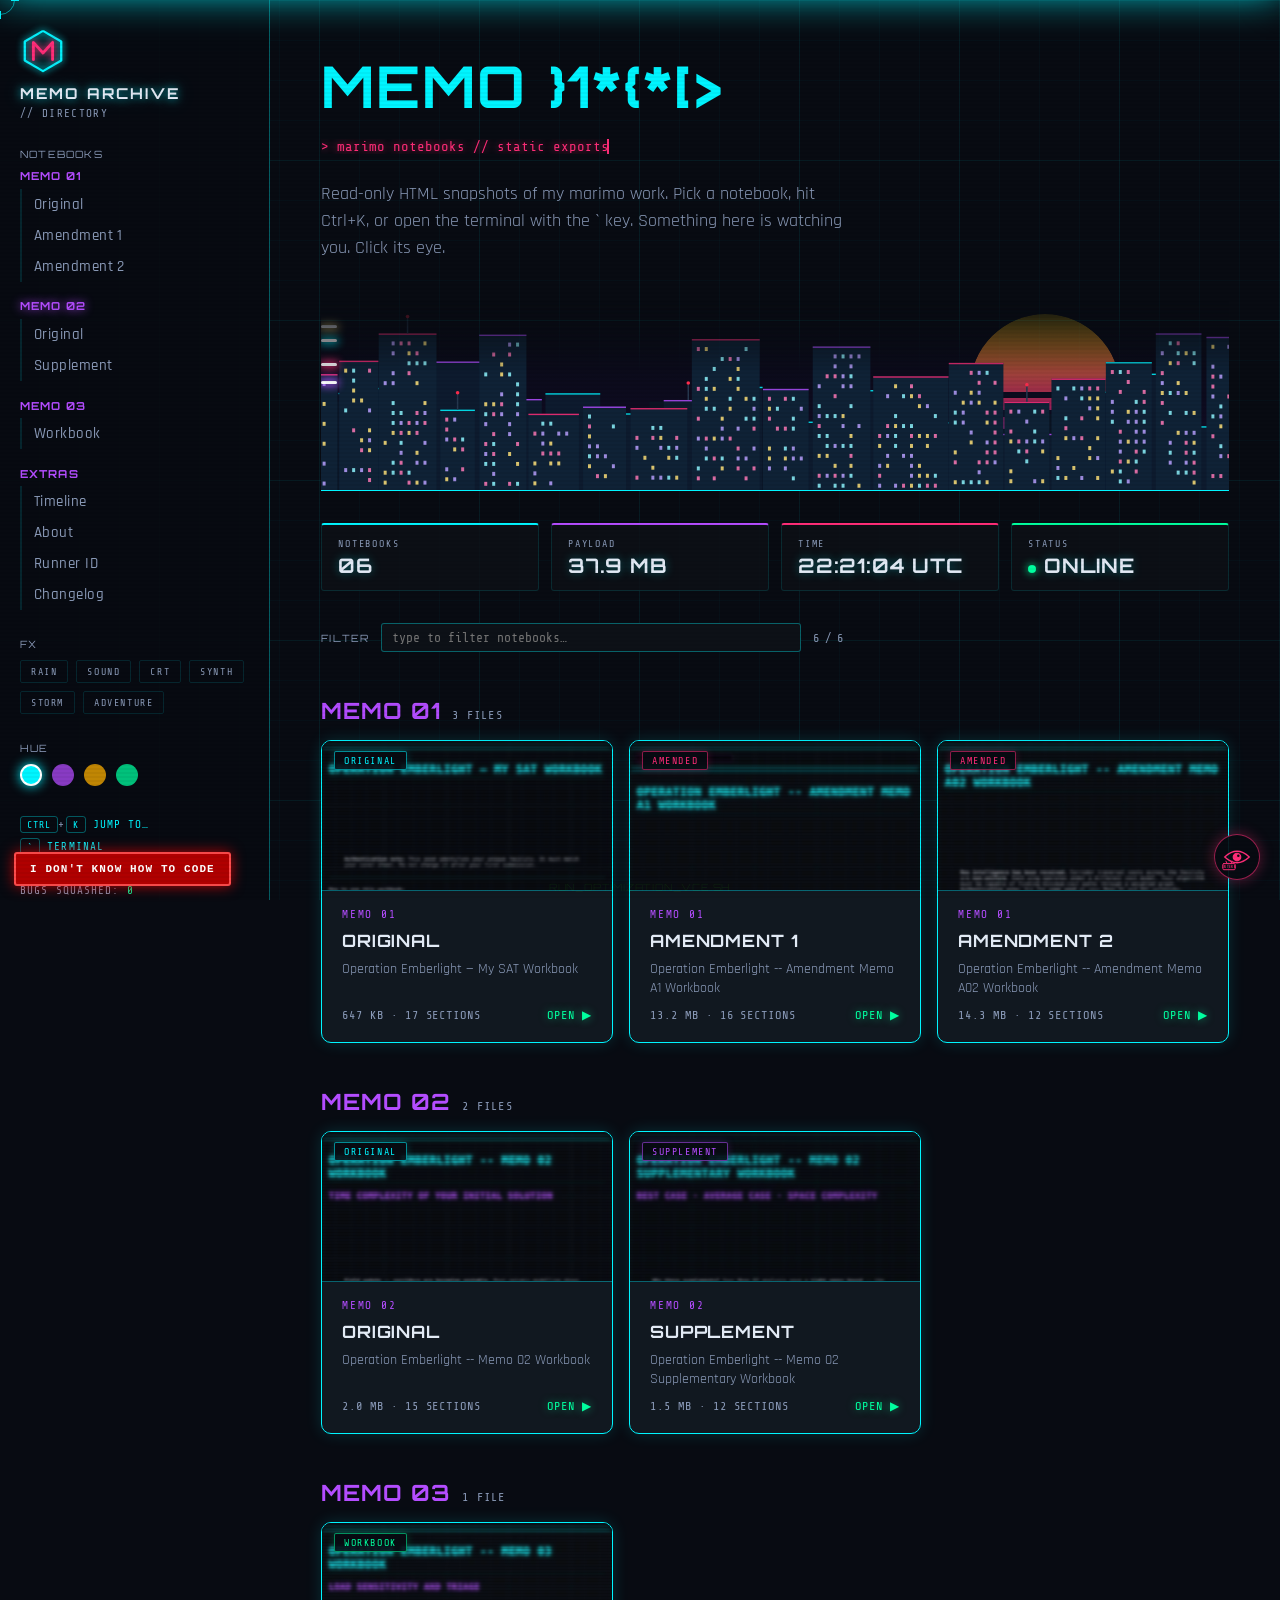
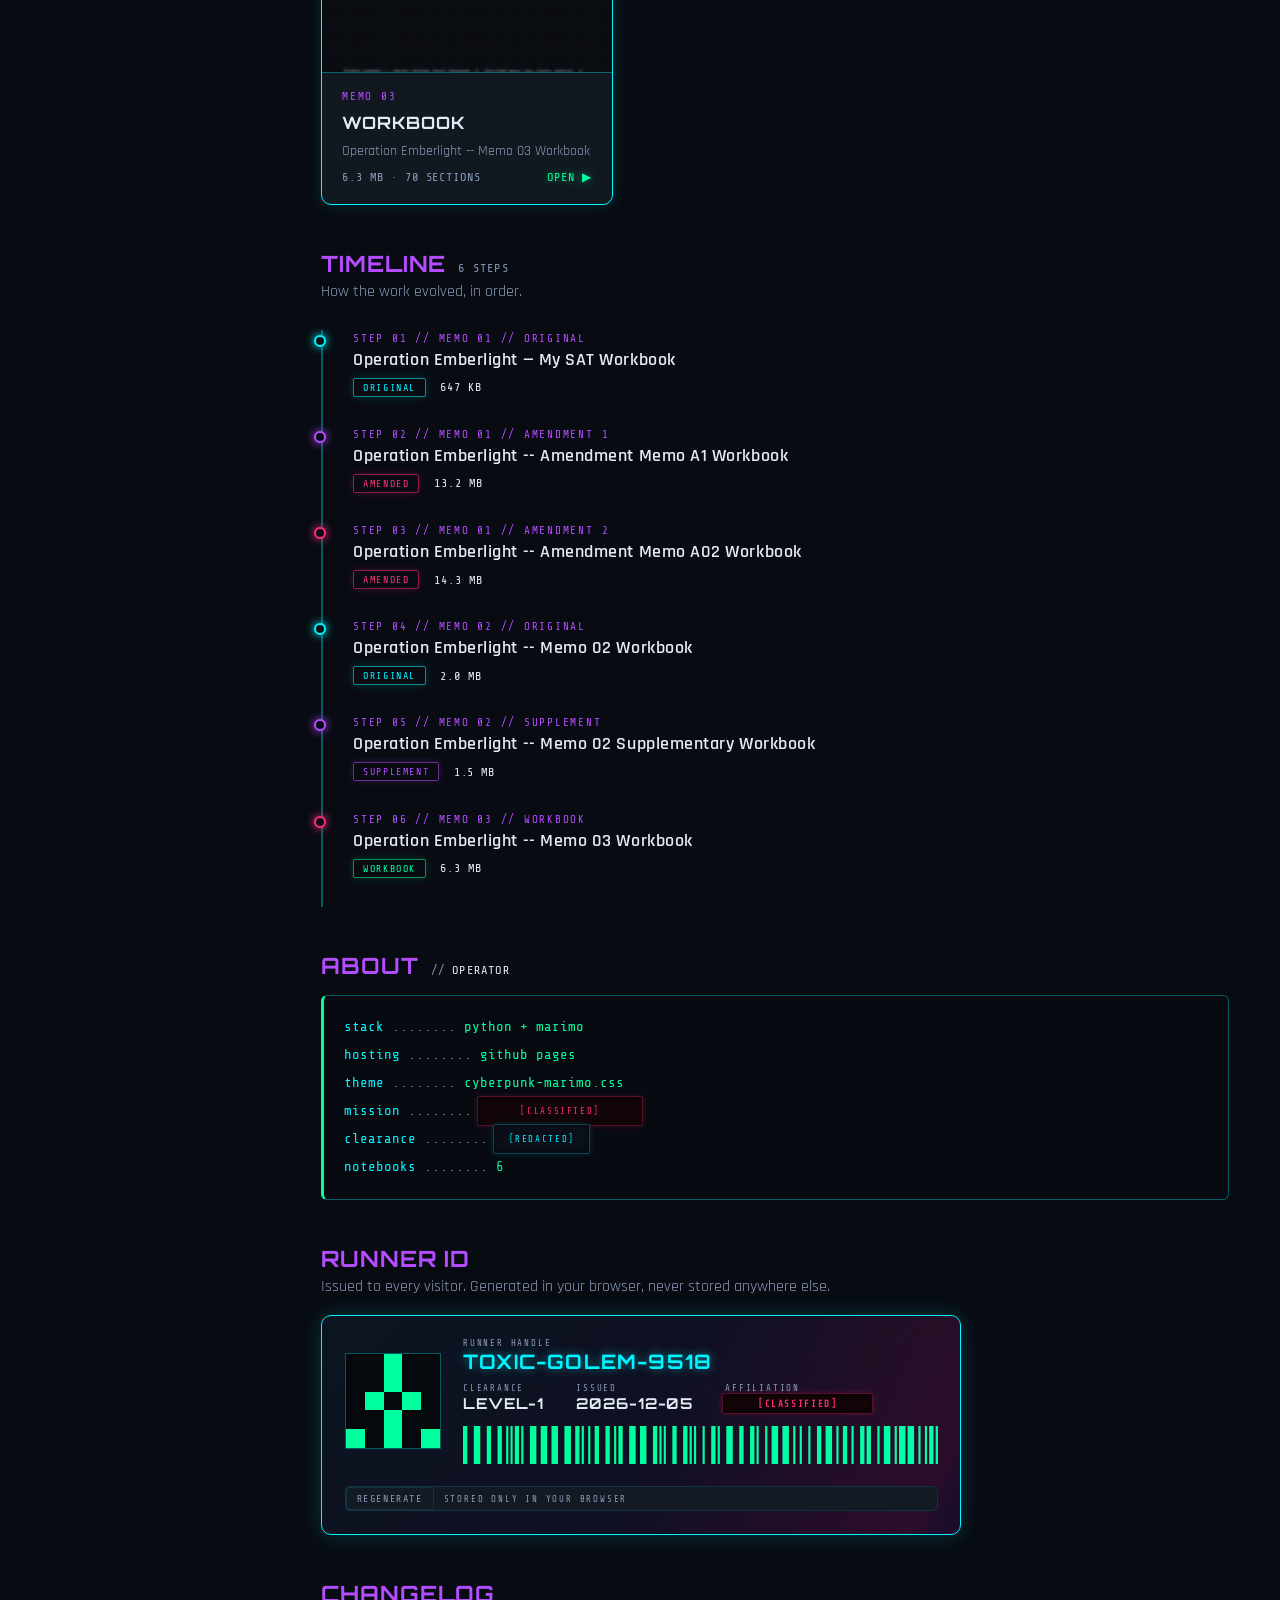
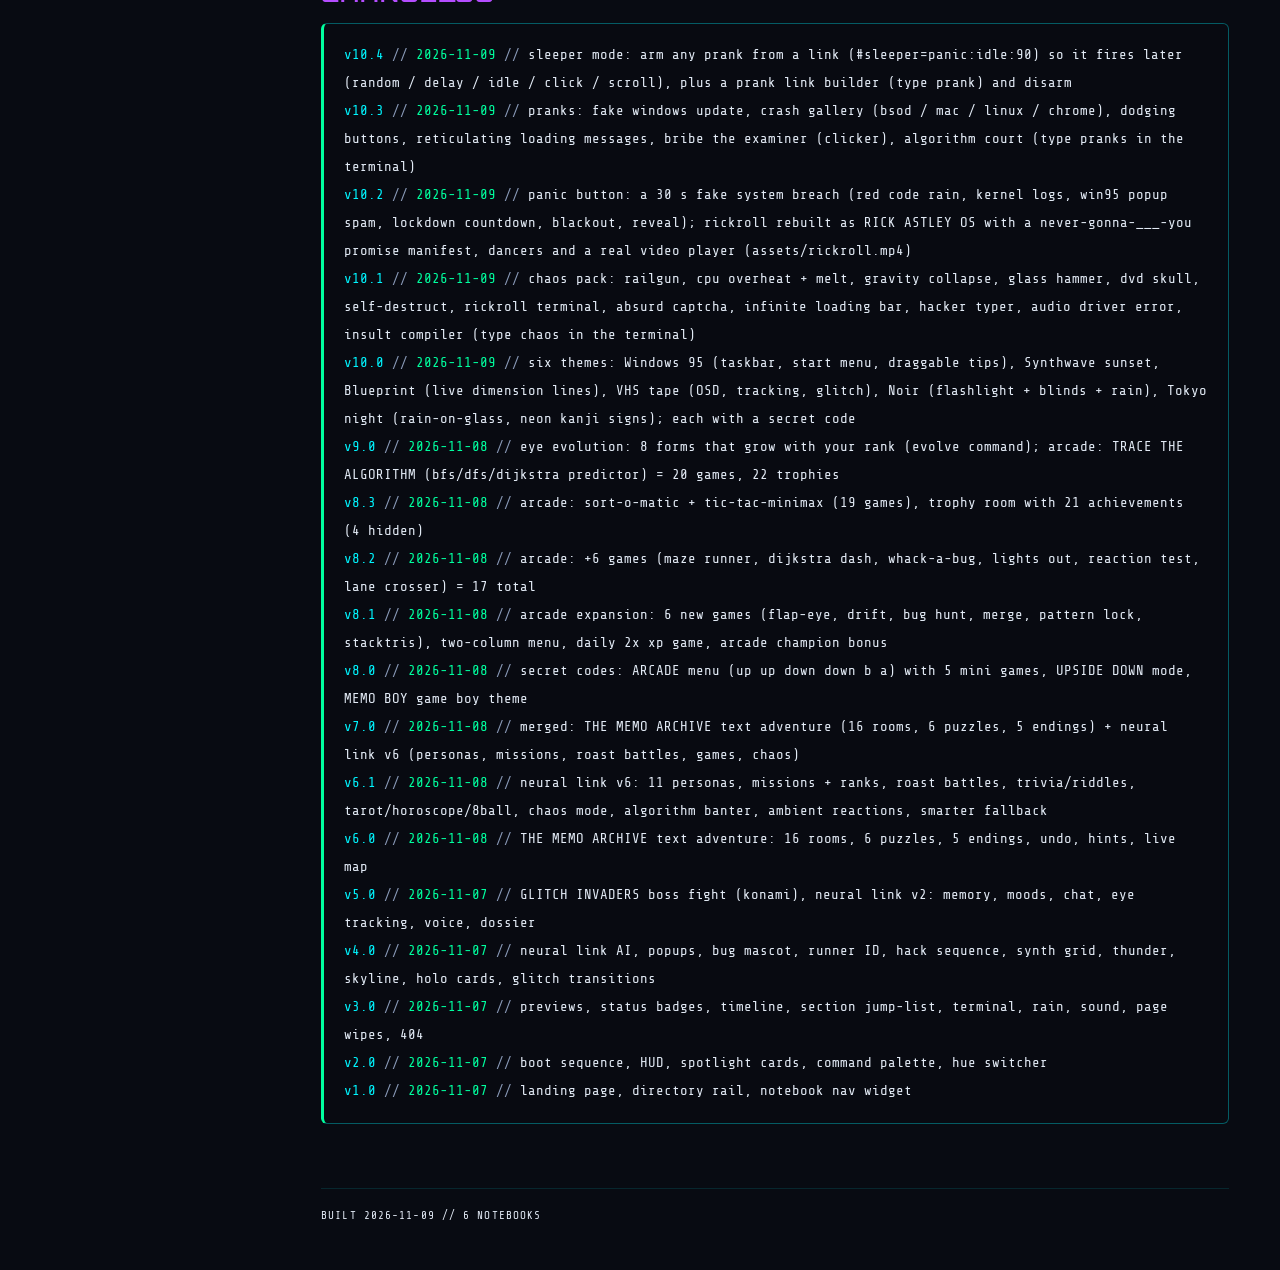
==== commit d9897fa7: "'update'" ====
--- a/index.html
+++ b/index.html
@@ -18,6 +18,7 @@
 <link rel="stylesheet" href="assets/chaos.css">
 <link rel="stylesheet" href="assets/panic.css">
 <link rel="stylesheet" href="assets/pranks.css">
+<link rel="stylesheet" href="assets/sleeper.css">
 <script>try{if(!sessionStorage.getItem("booted"))document.documentElement.classList.add("booting")}catch(e){}</script>
 </head>
 <body>
@@ -94,7 +95,7 @@
 
     <section class="group" id="changelog">
       <h2>Changelog</h2>
-      <div class="term-box"><div class="term-line"><span class="k">v10.3</span> <span class="dots">//</span> <span class="v">2026-11-09</span> <span class="dots">//</span> pranks: fake windows update, crash gallery (bsod / mac / linux / chrome), dodging buttons, reticulating loading messages, bribe the examiner (clicker), algorithm court (type pranks in the terminal)</div><div class="term-line"><span class="k">v10.2</span> <span class="dots">//</span> <span class="v">2026-11-09</span> <span class="dots">//</span> panic button: a 30 s fake system breach (red code rain, kernel logs, win95 popup spam, lockdown countdown, blackout, reveal); rickroll rebuilt as RICK ASTLEY OS with a never-gonna-___-you promise manifest, dancers and a real video player (assets/rickroll.mp4)</div><div class="term-line"><span class="k">v10.1</span> <span class="dots">//</span> <span class="v">2026-11-09</span> <span class="dots">//</span> chaos pack: railgun, cpu overheat + melt, gravity collapse, glass hammer, dvd skull, self-destruct, rickroll terminal, absurd captcha, infinite loading bar, hacker typer, audio driver error, insult compiler (type chaos in the terminal)</div><div class="term-line"><span class="k">v10.0</span> <span class="dots">//</span> <span class="v">2026-11-09</span> <span class="dots">//</span> six themes: Windows 95 (taskbar, start menu, draggable tips), Synthwave sunset, Blueprint (live dimension lines), VHS tape (OSD, tracking, glitch), Noir (flashlight + blinds + rain), Tokyo night (rain-on-glass, neon kanji signs); each with a secret code</div><div class="term-line"><span class="k">v9.0</span> <span class="dots">//</span> <span class="v">2026-11-08</span> <span class="dots">//</span> eye evolution: 8 forms that grow with your rank (evolve command); arcade: TRACE THE ALGORITHM (bfs/dfs/dijkstra predictor) = 20 games, 22 trophies</div><div class="term-line"><span class="k">v8.3</span> <span class="dots">//</span> <span class="v">2026-11-08</span> <span class="dots">//</span> arcade: sort-o-matic + tic-tac-minimax (19 games), trophy room with 21 achievements (4 hidden)</div><div class="term-line"><span class="k">v8.2</span> <span class="dots">//</span> <span class="v">2026-11-08</span> <span class="dots">//</span> arcade: +6 games (maze runner, dijkstra dash, whack-a-bug, lights out, reaction test, lane crosser) = 17 total</div><div class="term-line"><span class="k">v8.1</span> <span class="dots">//</span> <span class="v">2026-11-08</span> <span class="dots">//</span> arcade expansion: 6 new games (flap-eye, drift, bug hunt, merge, pattern lock, stacktris), two-column menu, daily 2x xp game, arcade champion bonus</div><div class="term-line"><span class="k">v8.0</span> <span class="dots">//</span> <span class="v">2026-11-08</span> <span class="dots">//</span> secret codes: ARCADE menu (up up down down b a) with 5 mini games, UPSIDE DOWN mode, MEMO BOY game boy theme</div><div class="term-line"><span class="k">v7.0</span> <span class="dots">//</span> <span class="v">2026-11-08</span> <span class="dots">//</span> merged: THE MEMO ARCHIVE text adventure (16 rooms, 6 puzzles, 5 endings) + neural link v6 (personas, missions, roast battles, games, chaos)</div><div class="term-line"><span class="k">v6.1</span> <span class="dots">//</span> <span class="v">2026-11-08</span> <span class="dots">//</span> neural link v6: 11 personas, missions + ranks, roast battles, trivia/riddles, tarot/horoscope/8ball, chaos mode, algorithm banter, ambient reactions, smarter fallback</div><div class="term-line"><span class="k">v6.0</span> <span class="dots">//</span> <span class="v">2026-11-08</span> <span class="dots">//</span> THE MEMO ARCHIVE text adventure: 16 rooms, 6 puzzles, 5 endings, undo, hints, live map</div><div class="term-line"><span class="k">v5.0</span> <span class="dots">//</span> <span class="v">2026-11-07</span> <span class="dots">//</span> GLITCH INVADERS boss fight (konami), neural link v2: memory, moods, chat, eye tracking, voice, dossier</div><div class="term-line"><span class="k">v4.0</span> <span class="dots">//</span> <span class="v">2026-11-07</span> <span class="dots">//</span> neural link AI, popups, bug mascot, runner ID, hack sequence, synth grid, thunder, skyline, holo cards, glitch transitions</div><div class="term-line"><span class="k">v3.0</span> <span class="dots">//</span> <span class="v">2026-11-07</span> <span class="dots">//</span> previews, status badges, timeline, section jump-list, terminal, rain, sound, page wipes, 404</div><div class="term-line"><span class="k">v2.0</span> <span class="dots">//</span> <span class="v">2026-11-07</span> <span class="dots">//</span> boot sequence, HUD, spotlight cards, command palette, hue switcher</div><div class="term-line"><span class="k">v1.0</span> <span class="dots">//</span> <span class="v">2026-11-07</span> <span class="dots">//</span> landing page, directory rail, notebook nav widget</div></div>
+      <div class="term-box"><div class="term-line"><span class="k">v10.4</span> <span class="dots">//</span> <span class="v">2026-11-09</span> <span class="dots">//</span> sleeper mode: arm any prank from a link (#sleeper=panic:idle:90) so it fires later (random / delay / idle / click / scroll), plus a prank link builder (type prank) and disarm</div><div class="term-line"><span class="k">v10.3</span> <span class="dots">//</span> <span class="v">2026-11-09</span> <span class="dots">//</span> pranks: fake windows update, crash gallery (bsod / mac / linux / chrome), dodging buttons, reticulating loading messages, bribe the examiner (clicker), algorithm court (type pranks in the terminal)</div><div class="term-line"><span class="k">v10.2</span> <span class="dots">//</span> <span class="v">2026-11-09</span> <span class="dots">//</span> panic button: a 30 s fake system breach (red code rain, kernel logs, win95 popup spam, lockdown countdown, blackout, reveal); rickroll rebuilt as RICK ASTLEY OS with a never-gonna-___-you promise manifest, dancers and a real video player (assets/rickroll.mp4)</div><div class="term-line"><span class="k">v10.1</span> <span class="dots">//</span> <span class="v">2026-11-09</span> <span class="dots">//</span> chaos pack: railgun, cpu overheat + melt, gravity collapse, glass hammer, dvd skull, self-destruct, rickroll terminal, absurd captcha, infinite loading bar, hacker typer, audio driver error, insult compiler (type chaos in the terminal)</div><div class="term-line"><span class="k">v10.0</span> <span class="dots">//</span> <span class="v">2026-11-09</span> <span class="dots">//</span> six themes: Windows 95 (taskbar, start menu, draggable tips), Synthwave sunset, Blueprint (live dimension lines), VHS tape (OSD, tracking, glitch), Noir (flashlight + blinds + rain), Tokyo night (rain-on-glass, neon kanji signs); each with a secret code</div><div class="term-line"><span class="k">v9.0</span> <span class="dots">//</span> <span class="v">2026-11-08</span> <span class="dots">//</span> eye evolution: 8 forms that grow with your rank (evolve command); arcade: TRACE THE ALGORITHM (bfs/dfs/dijkstra predictor) = 20 games, 22 trophies</div><div class="term-line"><span class="k">v8.3</span> <span class="dots">//</span> <span class="v">2026-11-08</span> <span class="dots">//</span> arcade: sort-o-matic + tic-tac-minimax (19 games), trophy room with 21 achievements (4 hidden)</div><div class="term-line"><span class="k">v8.2</span> <span class="dots">//</span> <span class="v">2026-11-08</span> <span class="dots">//</span> arcade: +6 games (maze runner, dijkstra dash, whack-a-bug, lights out, reaction test, lane crosser) = 17 total</div><div class="term-line"><span class="k">v8.1</span> <span class="dots">//</span> <span class="v">2026-11-08</span> <span class="dots">//</span> arcade expansion: 6 new games (flap-eye, drift, bug hunt, merge, pattern lock, stacktris), two-column menu, daily 2x xp game, arcade champion bonus</div><div class="term-line"><span class="k">v8.0</span> <span class="dots">//</span> <span class="v">2026-11-08</span> <span class="dots">//</span> secret codes: ARCADE menu (up up down down b a) with 5 mini games, UPSIDE DOWN mode, MEMO BOY game boy theme</div><div class="term-line"><span class="k">v7.0</span> <span class="dots">//</span> <span class="v">2026-11-08</span> <span class="dots">//</span> merged: THE MEMO ARCHIVE text adventure (16 rooms, 6 puzzles, 5 endings) + neural link v6 (personas, missions, roast battles, games, chaos)</div><div class="term-line"><span class="k">v6.1</span> <span class="dots">//</span> <span class="v">2026-11-08</span> <span class="dots">//</span> neural link v6: 11 personas, missions + ranks, roast battles, trivia/riddles, tarot/horoscope/8ball, chaos mode, algorithm banter, ambient reactions, smarter fallback</div><div class="term-line"><span class="k">v6.0</span> <span class="dots">//</span> <span class="v">2026-11-08</span> <span class="dots">//</span> THE MEMO ARCHIVE text adventure: 16 rooms, 6 puzzles, 5 endings, undo, hints, live map</div><div class="term-line"><span class="k">v5.0</span> <span class="dots">//</span> <span class="v">2026-11-07</span> <span class="dots">//</span> GLITCH INVADERS boss fight (konami), neural link v2: memory, moods, chat, eye tracking, voice, dossier</div><div class="term-line"><span class="k">v4.0</span> <span class="dots">//</span> <span class="v">2026-11-07</span> <span class="dots">//</span> neural link AI, popups, bug mascot, runner ID, hack sequence, synth grid, thunder, skyline, holo cards, glitch transitions</div><div class="term-line"><span class="k">v3.0</span> <span class="dots">//</span> <span class="v">2026-11-07</span> <span class="dots">//</span> previews, status badges, timeline, section jump-list, terminal, rain, sound, page wipes, 404</div><div class="term-line"><span class="k">v2.0</span> <span class="dots">//</span> <span class="v">2026-11-07</span> <span class="dots">//</span> boot sequence, HUD, spotlight cards, command palette, hue switcher</div><div class="term-line"><span class="k">v1.0</span> <span class="dots">//</span> <span class="v">2026-11-07</span> <span class="dots">//</span> landing page, directory rail, notebook nav widget</div></div>
     </section>
 
     <footer class="foot"><span>BUILT 2026-11-09 // 6 NOTEBOOKS</span><span></span></footer>
@@ -147,5 +148,6 @@
 <script src="assets/chaos.js"></script>
 <script src="assets/panic.js"></script>
 <script src="assets/pranks.js"></script>
+<script src="assets/sleeper.js"></script>
 </body>
 </html>
--- a/assets/sleeper.css
+++ b/assets/sleeper.css
@@ -0,0 +1,15 @@
+/* MEMO ARCHIVE - v10.4 sleeper mode: prank link builder (colours !important: cyberpunk-marimo.css forces light text on spans/divs and cyan on buttons/inputs) */
+.sl-box { width: min(620px, 94vw); display: flex; flex-direction: column; gap: 10px; padding-bottom: 14px; background: #0a0c14; border: 1px solid #b44dff; box-shadow: 0 0 36px rgba(180, 77, 255, .3); }
+.sl-bar { padding: 8px 14px; display: flex; justify-content: space-between; background: #1c0a30; color: #d9a8ff !important; font-size: 12px; letter-spacing: .14em; }
+.sl-x { cursor: pointer; font-style: normal; }
+.sl-row { display: flex; align-items: center; gap: 12px; padding: 0 14px; }
+.sl-k { width: 90px; flex: none; color: #b8a0d8 !important; font-size: 12px; text-transform: uppercase; letter-spacing: .1em; }
+.sl-box select, .sl-box input.sl-n { flex: 1; padding: 7px 8px !important; background: #05060c !important; color: #e8dcff !important; border: 1px solid #4a2a70 !important; font: 13px ui-monospace, Consolas, monospace !important; text-transform: none !important; letter-spacing: 0 !important; }
+.sl-box select option { background: #05060c; color: #e8dcff; }
+.sl-box input.sl-url { margin: 0 14px; padding: 8px !important; background: #05060c !important; color: #39ff14 !important; border: 1px solid #1d5a1d !important; font: 12px ui-monospace, Consolas, monospace !important; text-transform: none !important; letter-spacing: 0 !important; }
+.sl-box button { padding: 7px 14px !important; background: #b44dff !important; color: #fff !important; border: 0 !important; font: bold 12px ui-monospace, Consolas, monospace !important; letter-spacing: .08em !important; cursor: pointer; }
+.sl-box button.sl-add, .sl-box button.sl-test { background: #1c0a30 !important; color: #d9a8ff !important; border: 1px solid #b44dff !important; }
+.sl-chips { display: flex; flex-wrap: wrap; gap: 6px; }
+.sl-chip { padding: 3px 8px; background: #1c0a30; border: 1px solid #4a2a70; color: #d9a8ff !important; font-size: 11px; cursor: pointer; }
+.sl-box small { padding: 0 14px; color: #8a7aa8 !important; line-height: 1.5; }
+.sl-box small b { color: #d9a8ff !important; }
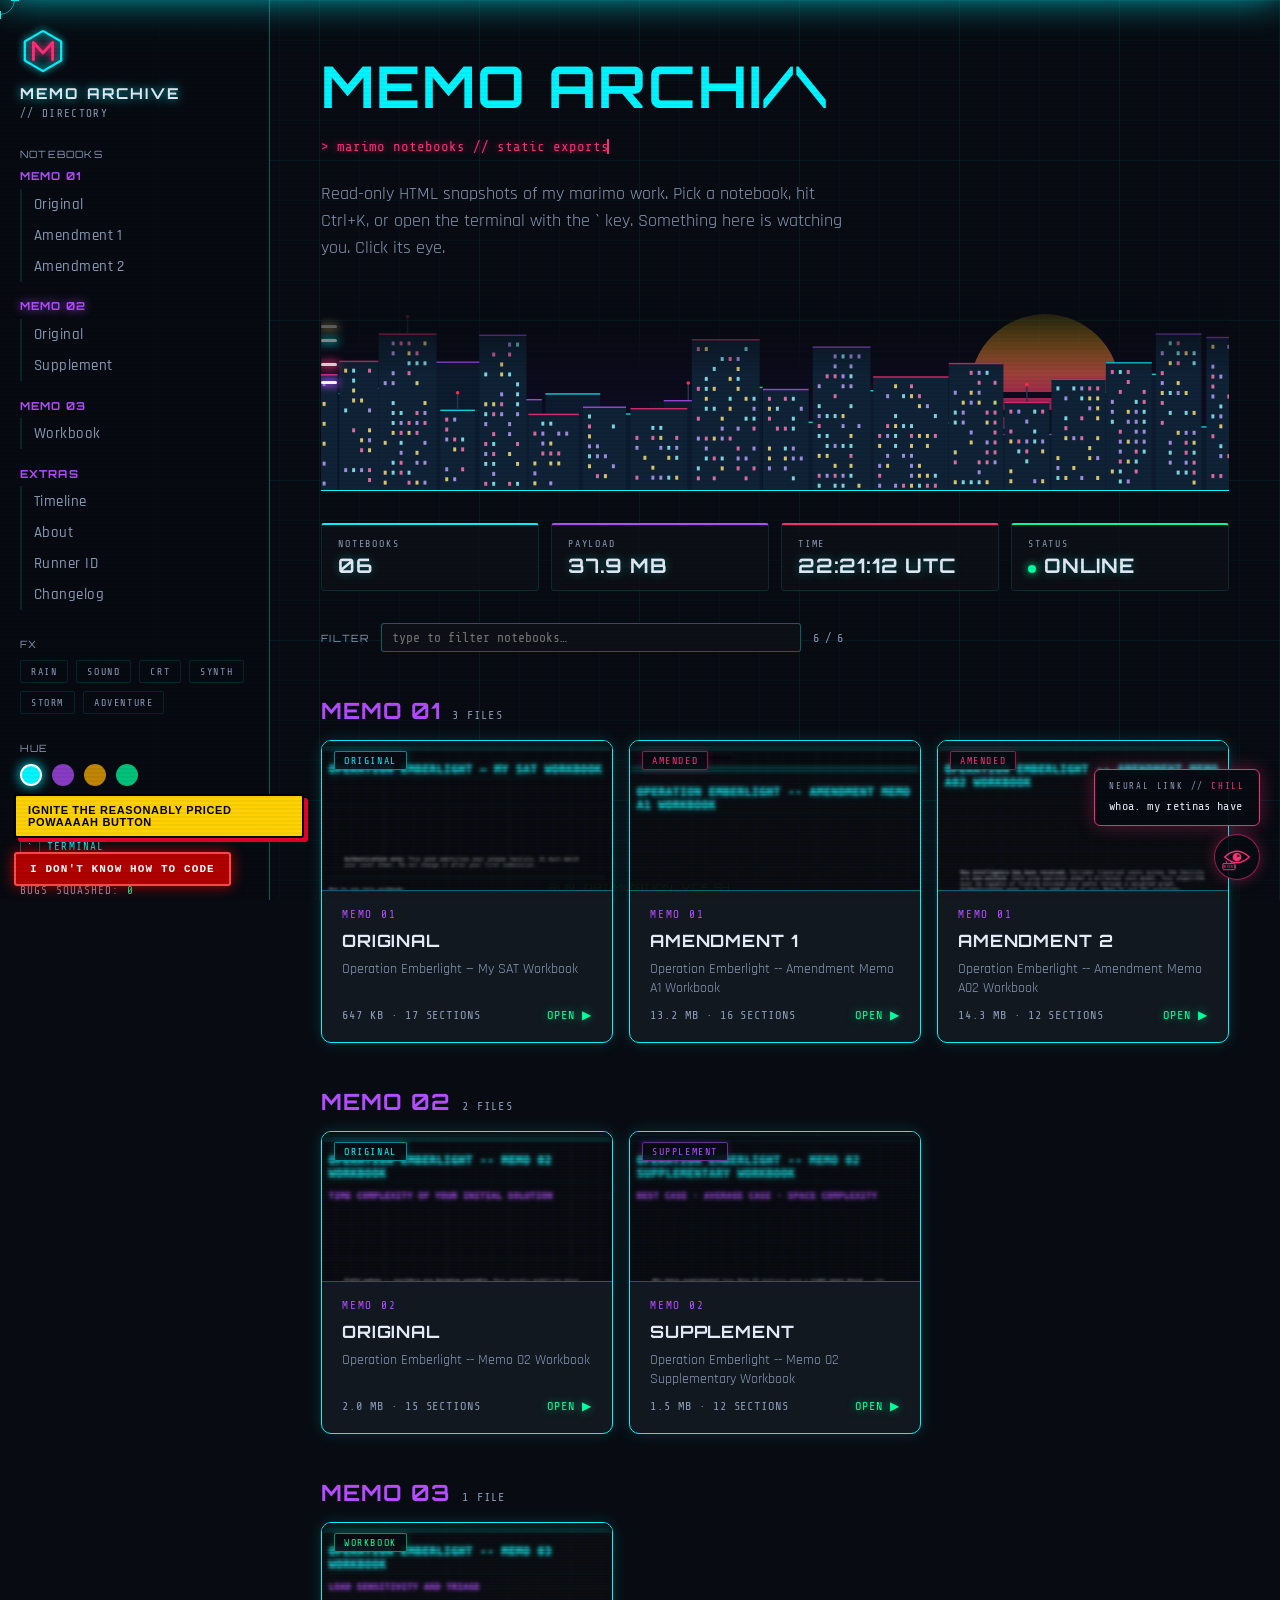
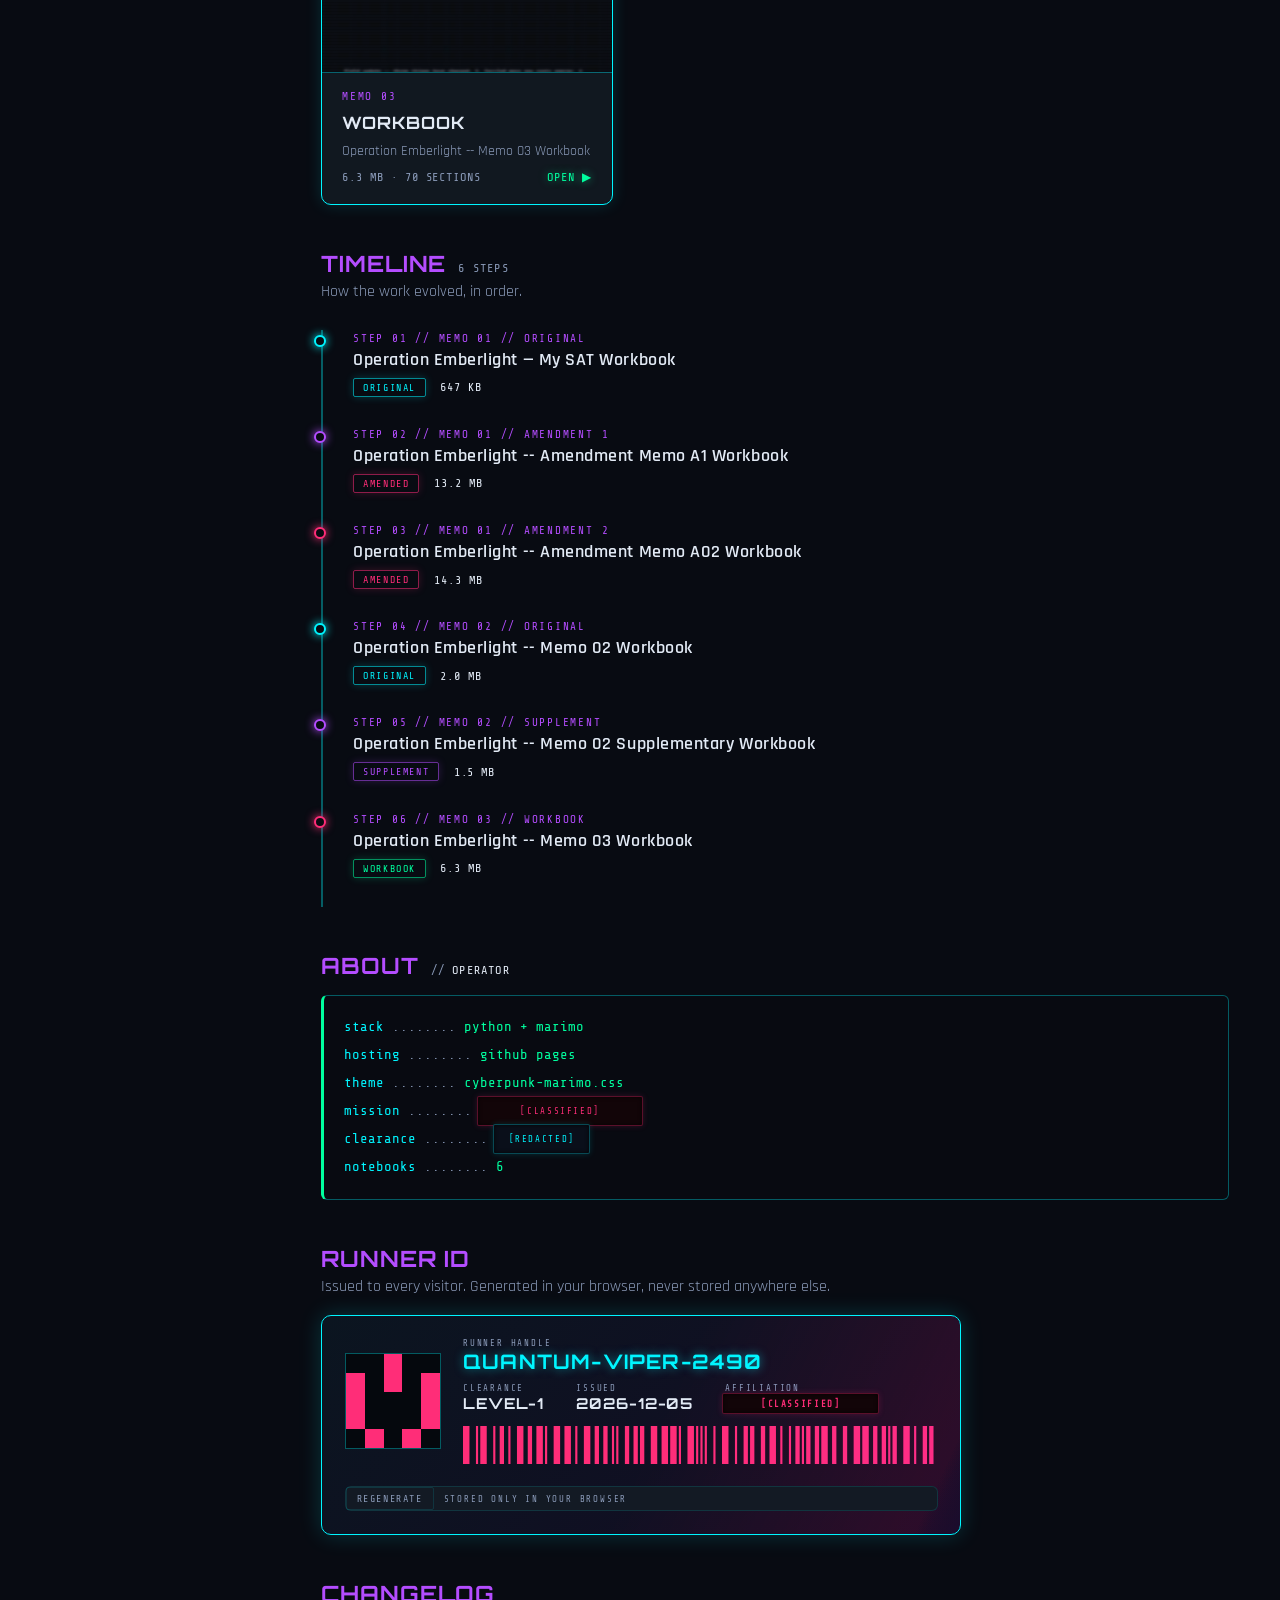
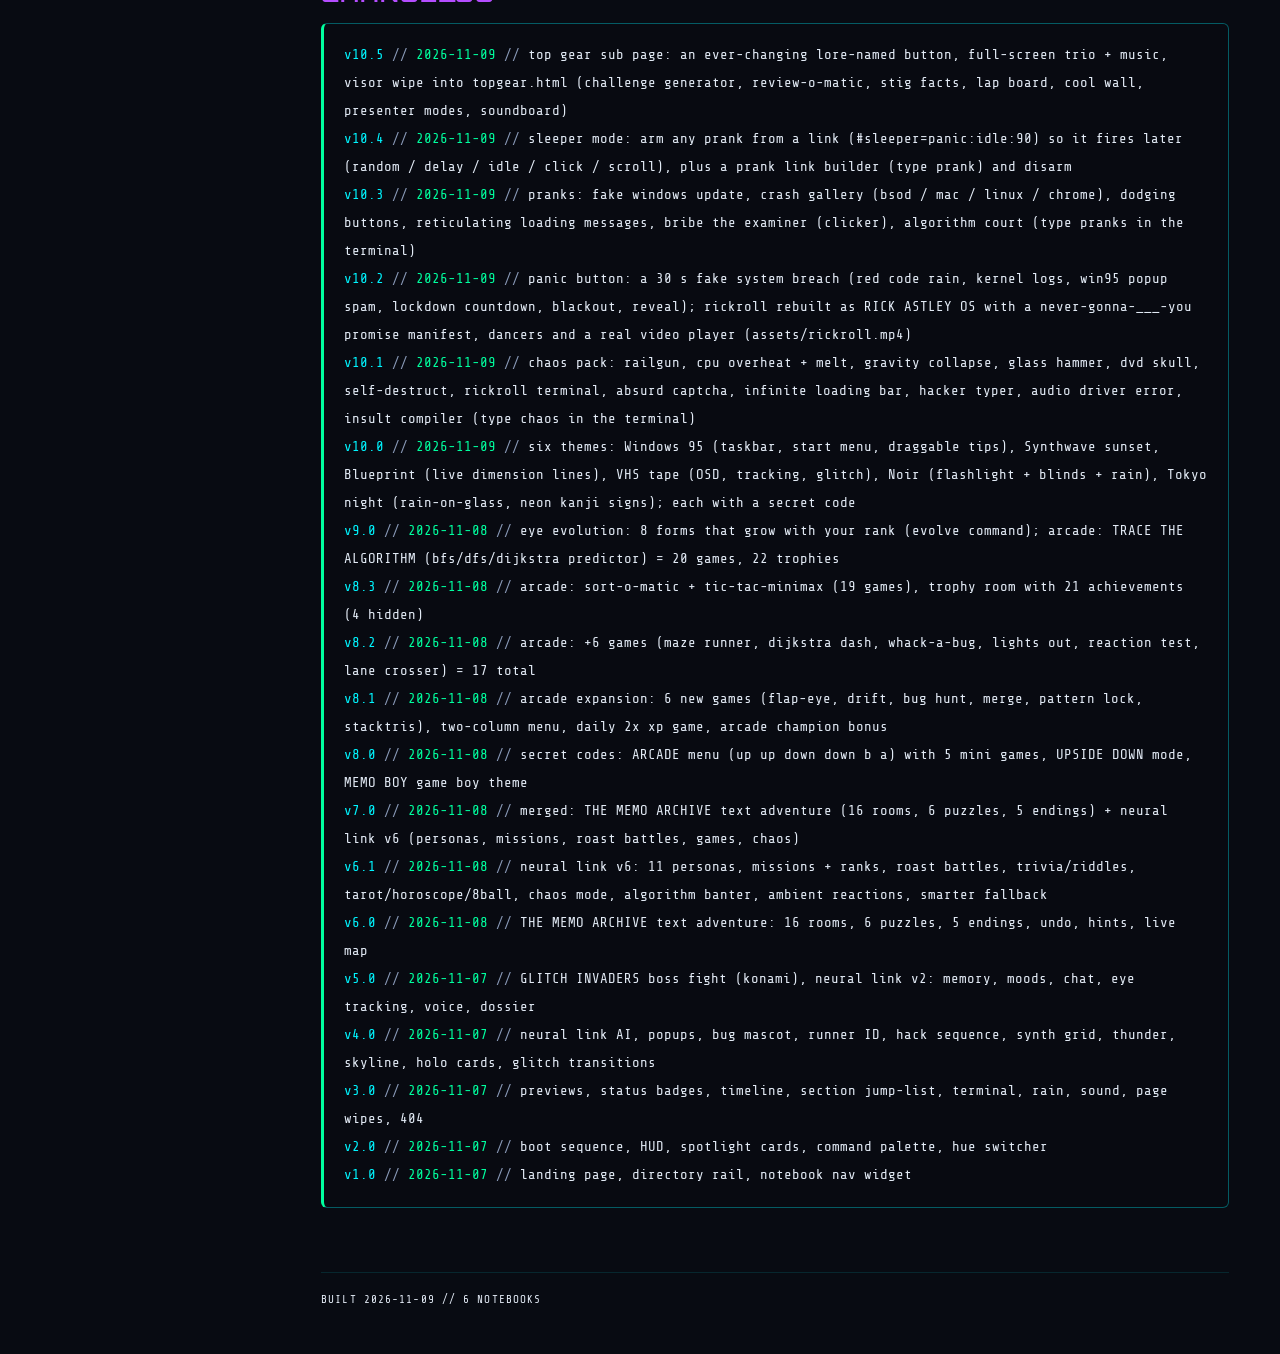
==== commit aac9de46: "'topgear'" ====
--- a/index.html
+++ b/index.html
@@ -95,7 +95,7 @@
 
     <section class="group" id="changelog">
       <h2>Changelog</h2>
-      <div class="term-box"><div class="term-line"><span class="k">v10.4</span> <span class="dots">//</span> <span class="v">2026-11-09</span> <span class="dots">//</span> sleeper mode: arm any prank from a link (#sleeper=panic:idle:90) so it fires later (random / delay / idle / click / scroll), plus a prank link builder (type prank) and disarm</div><div class="term-line"><span class="k">v10.3</span> <span class="dots">//</span> <span class="v">2026-11-09</span> <span class="dots">//</span> pranks: fake windows update, crash gallery (bsod / mac / linux / chrome), dodging buttons, reticulating loading messages, bribe the examiner (clicker), algorithm court (type pranks in the terminal)</div><div class="term-line"><span class="k">v10.2</span> <span class="dots">//</span> <span class="v">2026-11-09</span> <span class="dots">//</span> panic button: a 30 s fake system breach (red code rain, kernel logs, win95 popup spam, lockdown countdown, blackout, reveal); rickroll rebuilt as RICK ASTLEY OS with a never-gonna-___-you promise manifest, dancers and a real video player (assets/rickroll.mp4)</div><div class="term-line"><span class="k">v10.1</span> <span class="dots">//</span> <span class="v">2026-11-09</span> <span class="dots">//</span> chaos pack: railgun, cpu overheat + melt, gravity collapse, glass hammer, dvd skull, self-destruct, rickroll terminal, absurd captcha, infinite loading bar, hacker typer, audio driver error, insult compiler (type chaos in the terminal)</div><div class="term-line"><span class="k">v10.0</span> <span class="dots">//</span> <span class="v">2026-11-09</span> <span class="dots">//</span> six themes: Windows 95 (taskbar, start menu, draggable tips), Synthwave sunset, Blueprint (live dimension lines), VHS tape (OSD, tracking, glitch), Noir (flashlight + blinds + rain), Tokyo night (rain-on-glass, neon kanji signs); each with a secret code</div><div class="term-line"><span class="k">v9.0</span> <span class="dots">//</span> <span class="v">2026-11-08</span> <span class="dots">//</span> eye evolution: 8 forms that grow with your rank (evolve command); arcade: TRACE THE ALGORITHM (bfs/dfs/dijkstra predictor) = 20 games, 22 trophies</div><div class="term-line"><span class="k">v8.3</span> <span class="dots">//</span> <span class="v">2026-11-08</span> <span class="dots">//</span> arcade: sort-o-matic + tic-tac-minimax (19 games), trophy room with 21 achievements (4 hidden)</div><div class="term-line"><span class="k">v8.2</span> <span class="dots">//</span> <span class="v">2026-11-08</span> <span class="dots">//</span> arcade: +6 games (maze runner, dijkstra dash, whack-a-bug, lights out, reaction test, lane crosser) = 17 total</div><div class="term-line"><span class="k">v8.1</span> <span class="dots">//</span> <span class="v">2026-11-08</span> <span class="dots">//</span> arcade expansion: 6 new games (flap-eye, drift, bug hunt, merge, pattern lock, stacktris), two-column menu, daily 2x xp game, arcade champion bonus</div><div class="term-line"><span class="k">v8.0</span> <span class="dots">//</span> <span class="v">2026-11-08</span> <span class="dots">//</span> secret codes: ARCADE menu (up up down down b a) with 5 mini games, UPSIDE DOWN mode, MEMO BOY game boy theme</div><div class="term-line"><span class="k">v7.0</span> <span class="dots">//</span> <span class="v">2026-11-08</span> <span class="dots">//</span> merged: THE MEMO ARCHIVE text adventure (16 rooms, 6 puzzles, 5 endings) + neural link v6 (personas, missions, roast battles, games, chaos)</div><div class="term-line"><span class="k">v6.1</span> <span class="dots">//</span> <span class="v">2026-11-08</span> <span class="dots">//</span> neural link v6: 11 personas, missions + ranks, roast battles, trivia/riddles, tarot/horoscope/8ball, chaos mode, algorithm banter, ambient reactions, smarter fallback</div><div class="term-line"><span class="k">v6.0</span> <span class="dots">//</span> <span class="v">2026-11-08</span> <span class="dots">//</span> THE MEMO ARCHIVE text adventure: 16 rooms, 6 puzzles, 5 endings, undo, hints, live map</div><div class="term-line"><span class="k">v5.0</span> <span class="dots">//</span> <span class="v">2026-11-07</span> <span class="dots">//</span> GLITCH INVADERS boss fight (konami), neural link v2: memory, moods, chat, eye tracking, voice, dossier</div><div class="term-line"><span class="k">v4.0</span> <span class="dots">//</span> <span class="v">2026-11-07</span> <span class="dots">//</span> neural link AI, popups, bug mascot, runner ID, hack sequence, synth grid, thunder, skyline, holo cards, glitch transitions</div><div class="term-line"><span class="k">v3.0</span> <span class="dots">//</span> <span class="v">2026-11-07</span> <span class="dots">//</span> previews, status badges, timeline, section jump-list, terminal, rain, sound, page wipes, 404</div><div class="term-line"><span class="k">v2.0</span> <span class="dots">//</span> <span class="v">2026-11-07</span> <span class="dots">//</span> boot sequence, HUD, spotlight cards, command palette, hue switcher</div><div class="term-line"><span class="k">v1.0</span> <span class="dots">//</span> <span class="v">2026-11-07</span> <span class="dots">//</span> landing page, directory rail, notebook nav widget</div></div>
+      <div class="term-box"><div class="term-line"><span class="k">v10.5</span> <span class="dots">//</span> <span class="v">2026-11-09</span> <span class="dots">//</span> top gear sub page: an ever-changing lore-named button, full-screen trio + music, visor wipe into topgear.html (challenge generator, review-o-matic, stig facts, lap board, cool wall, presenter modes, soundboard)</div><div class="term-line"><span class="k">v10.4</span> <span class="dots">//</span> <span class="v">2026-11-09</span> <span class="dots">//</span> sleeper mode: arm any prank from a link (#sleeper=panic:idle:90) so it fires later (random / delay / idle / click / scroll), plus a prank link builder (type prank) and disarm</div><div class="term-line"><span class="k">v10.3</span> <span class="dots">//</span> <span class="v">2026-11-09</span> <span class="dots">//</span> pranks: fake windows update, crash gallery (bsod / mac / linux / chrome), dodging buttons, reticulating loading messages, bribe the examiner (clicker), algorithm court (type pranks in the terminal)</div><div class="term-line"><span class="k">v10.2</span> <span class="dots">//</span> <span class="v">2026-11-09</span> <span class="dots">//</span> panic button: a 30 s fake system breach (red code rain, kernel logs, win95 popup spam, lockdown countdown, blackout, reveal); rickroll rebuilt as RICK ASTLEY OS with a never-gonna-___-you promise manifest, dancers and a real video player (assets/rickroll.mp4)</div><div class="term-line"><span class="k">v10.1</span> <span class="dots">//</span> <span class="v">2026-11-09</span> <span class="dots">//</span> chaos pack: railgun, cpu overheat + melt, gravity collapse, glass hammer, dvd skull, self-destruct, rickroll terminal, absurd captcha, infinite loading bar, hacker typer, audio driver error, insult compiler (type chaos in the terminal)</div><div class="term-line"><span class="k">v10.0</span> <span class="dots">//</span> <span class="v">2026-11-09</span> <span class="dots">//</span> six themes: Windows 95 (taskbar, start menu, draggable tips), Synthwave sunset, Blueprint (live dimension lines), VHS tape (OSD, tracking, glitch), Noir (flashlight + blinds + rain), Tokyo night (rain-on-glass, neon kanji signs); each with a secret code</div><div class="term-line"><span class="k">v9.0</span> <span class="dots">//</span> <span class="v">2026-11-08</span> <span class="dots">//</span> eye evolution: 8 forms that grow with your rank (evolve command); arcade: TRACE THE ALGORITHM (bfs/dfs/dijkstra predictor) = 20 games, 22 trophies</div><div class="term-line"><span class="k">v8.3</span> <span class="dots">//</span> <span class="v">2026-11-08</span> <span class="dots">//</span> arcade: sort-o-matic + tic-tac-minimax (19 games), trophy room with 21 achievements (4 hidden)</div><div class="term-line"><span class="k">v8.2</span> <span class="dots">//</span> <span class="v">2026-11-08</span> <span class="dots">//</span> arcade: +6 games (maze runner, dijkstra dash, whack-a-bug, lights out, reaction test, lane crosser) = 17 total</div><div class="term-line"><span class="k">v8.1</span> <span class="dots">//</span> <span class="v">2026-11-08</span> <span class="dots">//</span> arcade expansion: 6 new games (flap-eye, drift, bug hunt, merge, pattern lock, stacktris), two-column menu, daily 2x xp game, arcade champion bonus</div><div class="term-line"><span class="k">v8.0</span> <span class="dots">//</span> <span class="v">2026-11-08</span> <span class="dots">//</span> secret codes: ARCADE menu (up up down down b a) with 5 mini games, UPSIDE DOWN mode, MEMO BOY game boy theme</div><div class="term-line"><span class="k">v7.0</span> <span class="dots">//</span> <span class="v">2026-11-08</span> <span class="dots">//</span> merged: THE MEMO ARCHIVE text adventure (16 rooms, 6 puzzles, 5 endings) + neural link v6 (personas, missions, roast battles, games, chaos)</div><div class="term-line"><span class="k">v6.1</span> <span class="dots">//</span> <span class="v">2026-11-08</span> <span class="dots">//</span> neural link v6: 11 personas, missions + ranks, roast battles, trivia/riddles, tarot/horoscope/8ball, chaos mode, algorithm banter, ambient reactions, smarter fallback</div><div class="term-line"><span class="k">v6.0</span> <span class="dots">//</span> <span class="v">2026-11-08</span> <span class="dots">//</span> THE MEMO ARCHIVE text adventure: 16 rooms, 6 puzzles, 5 endings, undo, hints, live map</div><div class="term-line"><span class="k">v5.0</span> <span class="dots">//</span> <span class="v">2026-11-07</span> <span class="dots">//</span> GLITCH INVADERS boss fight (konami), neural link v2: memory, moods, chat, eye tracking, voice, dossier</div><div class="term-line"><span class="k">v4.0</span> <span class="dots">//</span> <span class="v">2026-11-07</span> <span class="dots">//</span> neural link AI, popups, bug mascot, runner ID, hack sequence, synth grid, thunder, skyline, holo cards, glitch transitions</div><div class="term-line"><span class="k">v3.0</span> <span class="dots">//</span> <span class="v">2026-11-07</span> <span class="dots">//</span> previews, status badges, timeline, section jump-list, terminal, rain, sound, page wipes, 404</div><div class="term-line"><span class="k">v2.0</span> <span class="dots">//</span> <span class="v">2026-11-07</span> <span class="dots">//</span> boot sequence, HUD, spotlight cards, command palette, hue switcher</div><div class="term-line"><span class="k">v1.0</span> <span class="dots">//</span> <span class="v">2026-11-07</span> <span class="dots">//</span> landing page, directory rail, notebook nav widget</div></div>
     </section>
 
     <footer class="foot"><span>BUILT 2026-11-09 // 6 NOTEBOOKS</span><span></span></footer>
@@ -149,5 +149,7 @@
 <script src="assets/panic.js"></script>
 <script src="assets/pranks.js"></script>
 <script src="assets/sleeper.js"></script>
+<script src="assets/topgear-sil.js"></script>
+<script src="assets/topgear-entry.js"></script>
 </body>
 </html>
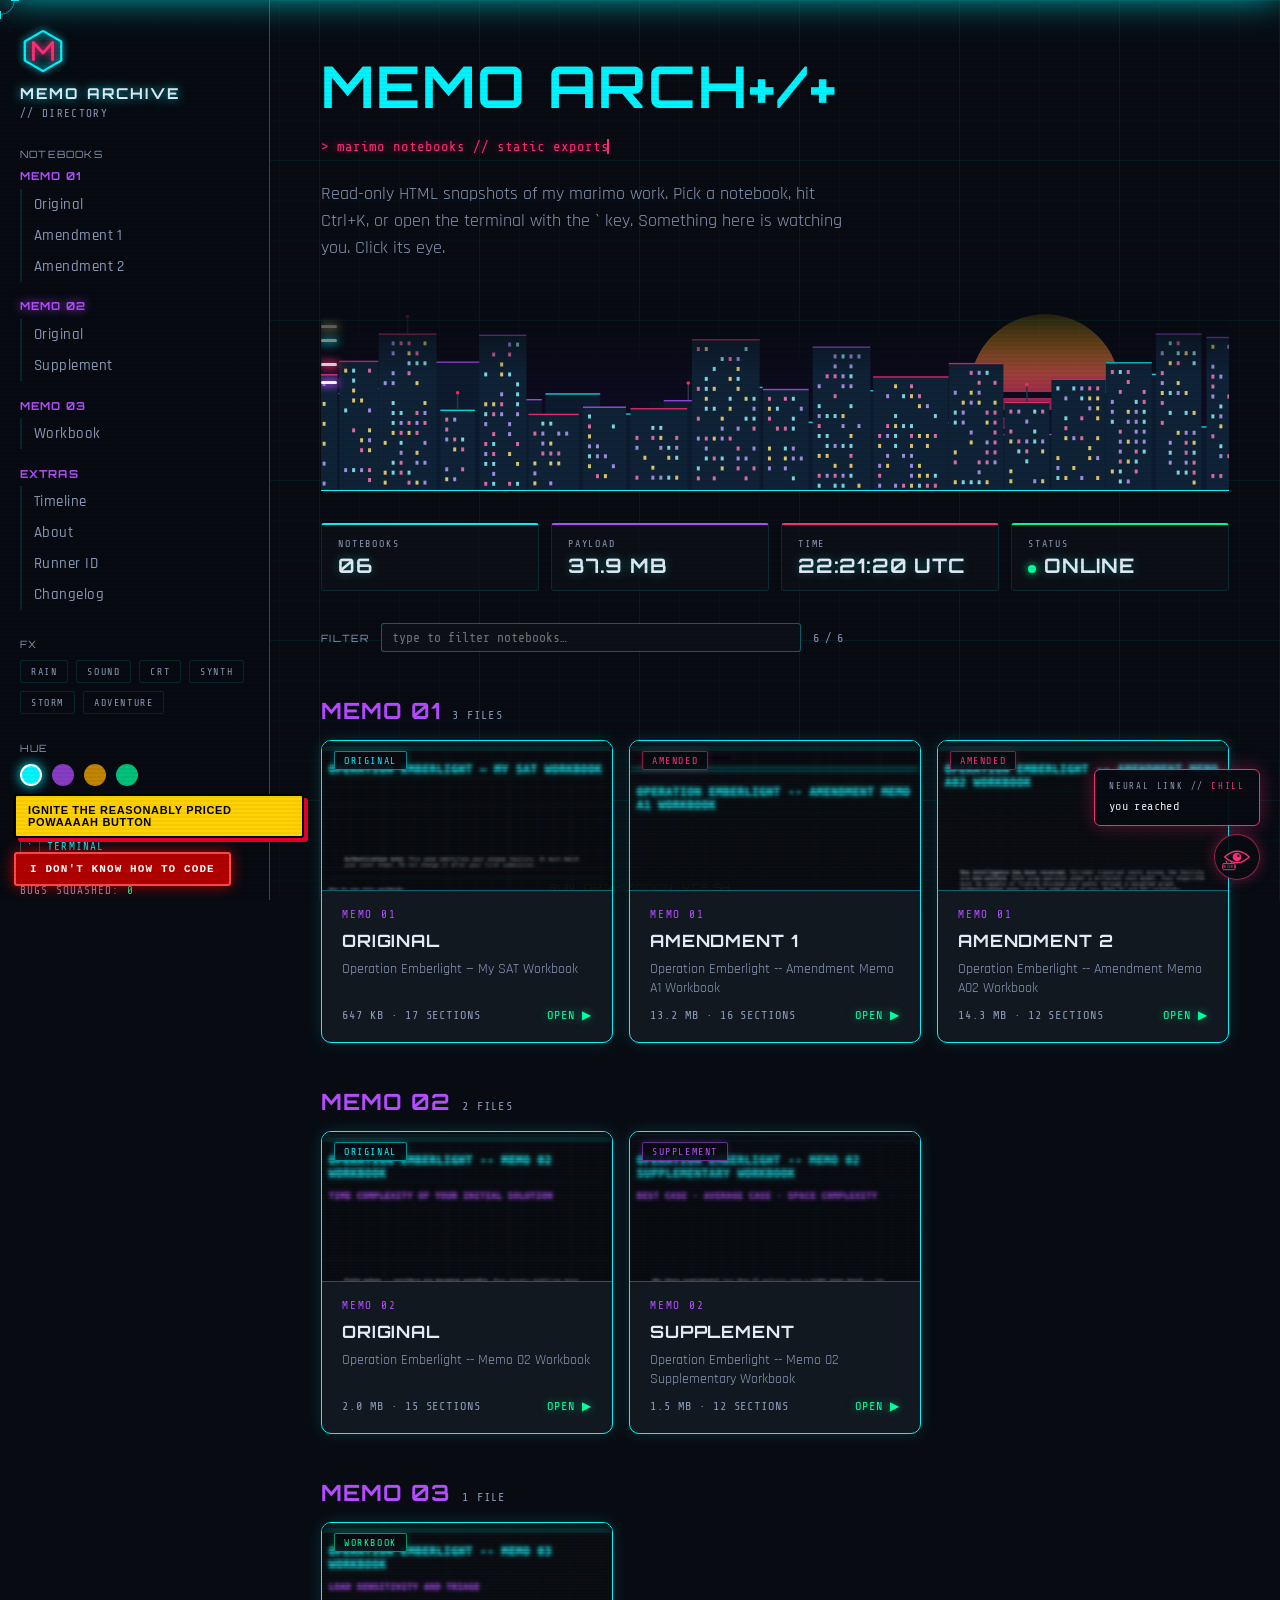
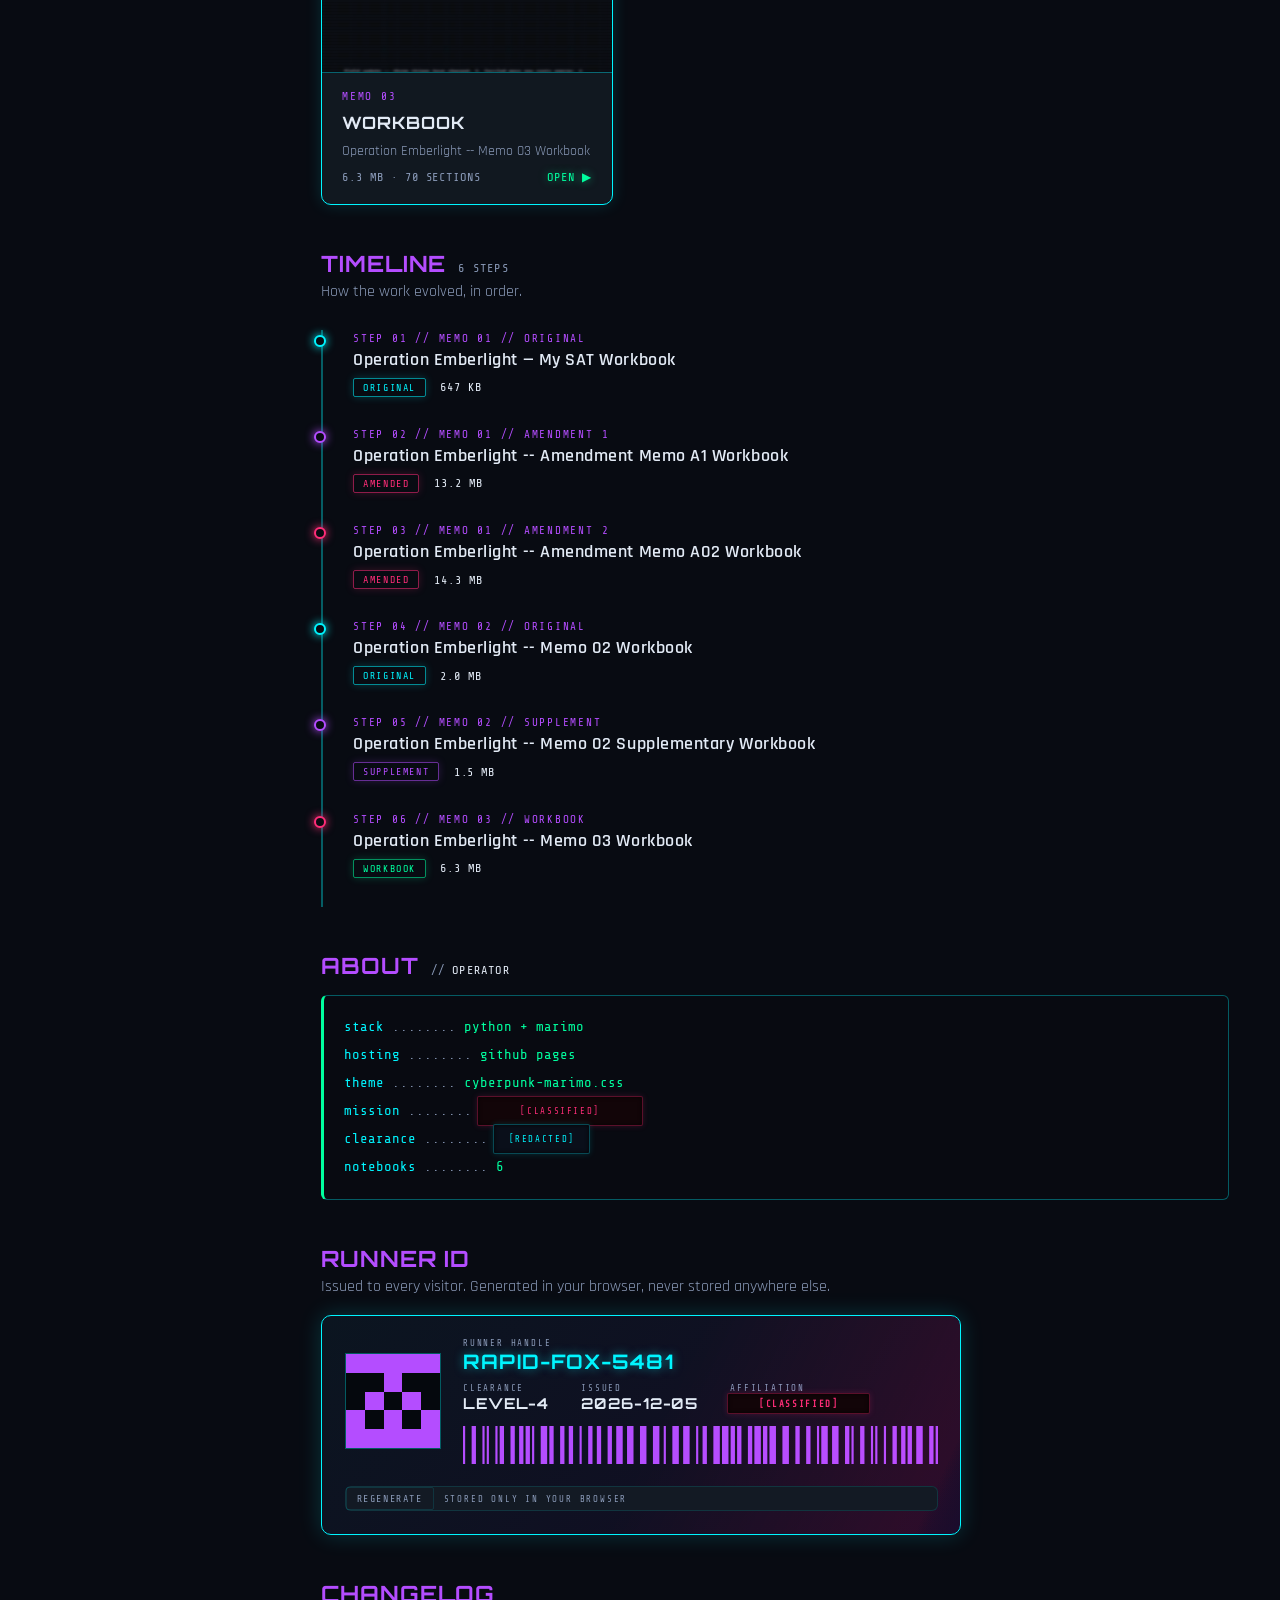
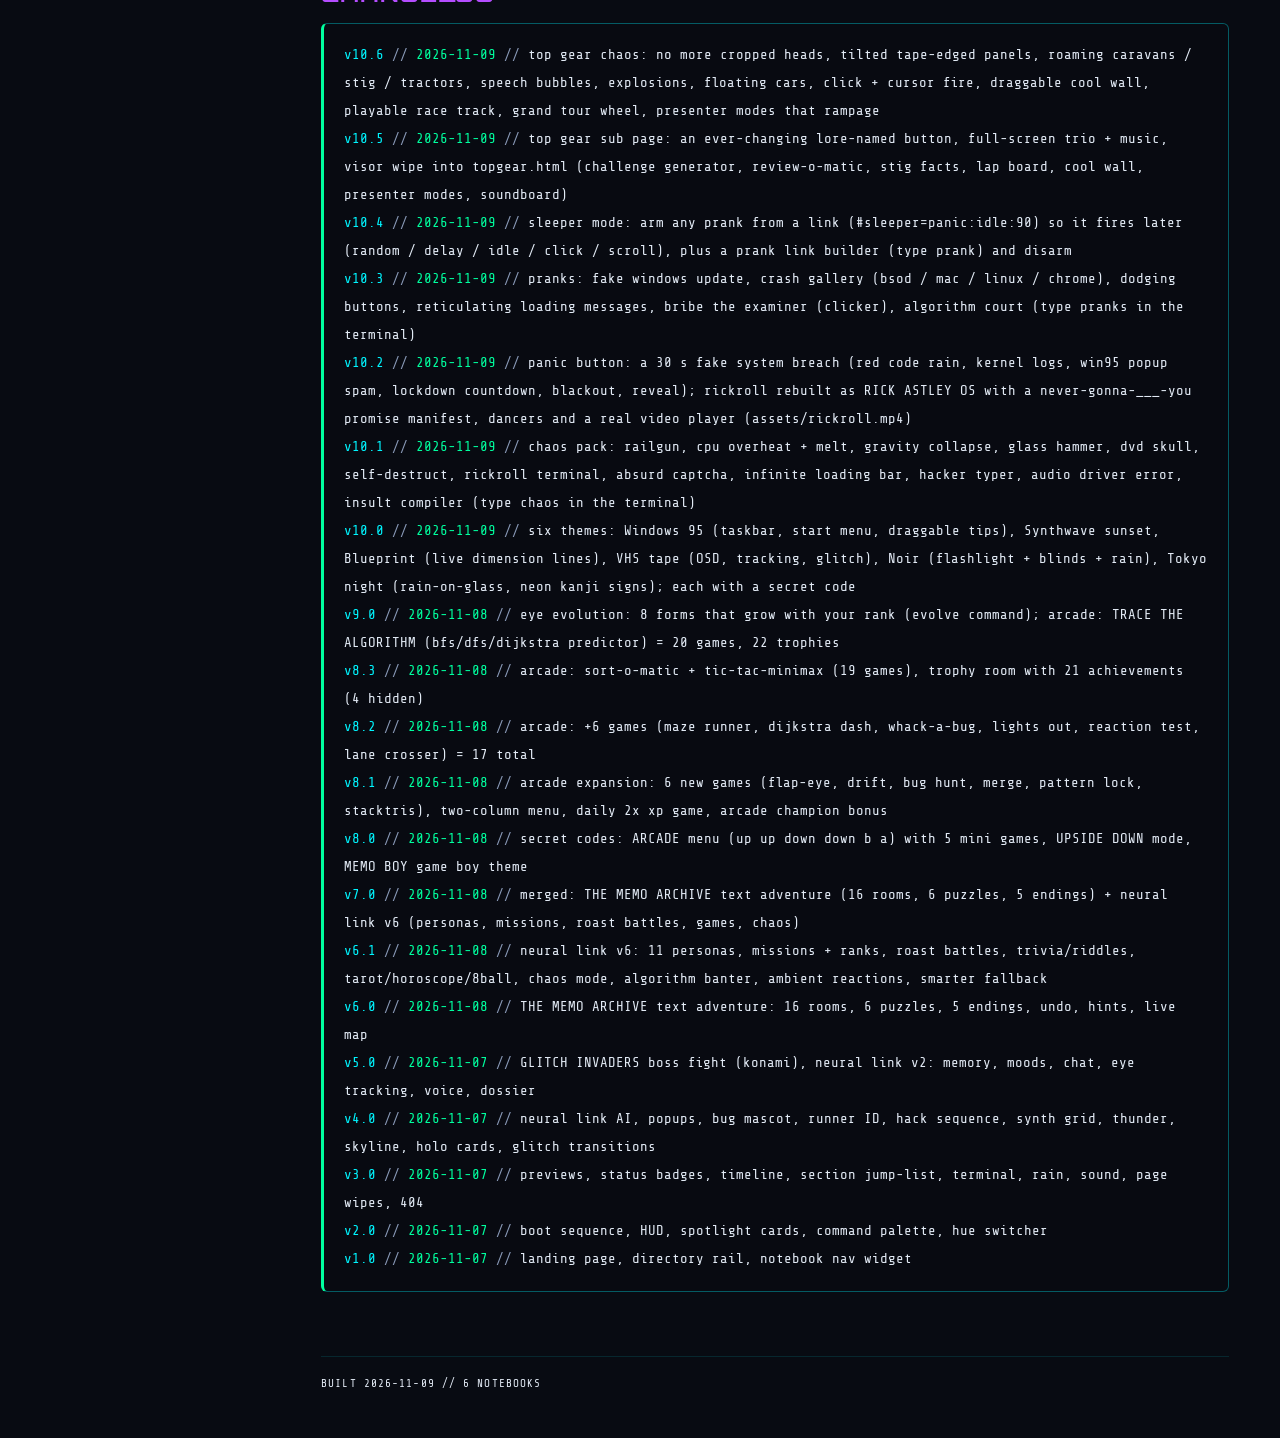
==== commit ac6e1850: "'up'" ====
--- a/index.html
+++ b/index.html
@@ -95,7 +95,7 @@
 
     <section class="group" id="changelog">
       <h2>Changelog</h2>
-      <div class="term-box"><div class="term-line"><span class="k">v10.5</span> <span class="dots">//</span> <span class="v">2026-11-09</span> <span class="dots">//</span> top gear sub page: an ever-changing lore-named button, full-screen trio + music, visor wipe into topgear.html (challenge generator, review-o-matic, stig facts, lap board, cool wall, presenter modes, soundboard)</div><div class="term-line"><span class="k">v10.4</span> <span class="dots">//</span> <span class="v">2026-11-09</span> <span class="dots">//</span> sleeper mode: arm any prank from a link (#sleeper=panic:idle:90) so it fires later (random / delay / idle / click / scroll), plus a prank link builder (type prank) and disarm</div><div class="term-line"><span class="k">v10.3</span> <span class="dots">//</span> <span class="v">2026-11-09</span> <span class="dots">//</span> pranks: fake windows update, crash gallery (bsod / mac / linux / chrome), dodging buttons, reticulating loading messages, bribe the examiner (clicker), algorithm court (type pranks in the terminal)</div><div class="term-line"><span class="k">v10.2</span> <span class="dots">//</span> <span class="v">2026-11-09</span> <span class="dots">//</span> panic button: a 30 s fake system breach (red code rain, kernel logs, win95 popup spam, lockdown countdown, blackout, reveal); rickroll rebuilt as RICK ASTLEY OS with a never-gonna-___-you promise manifest, dancers and a real video player (assets/rickroll.mp4)</div><div class="term-line"><span class="k">v10.1</span> <span class="dots">//</span> <span class="v">2026-11-09</span> <span class="dots">//</span> chaos pack: railgun, cpu overheat + melt, gravity collapse, glass hammer, dvd skull, self-destruct, rickroll terminal, absurd captcha, infinite loading bar, hacker typer, audio driver error, insult compiler (type chaos in the terminal)</div><div class="term-line"><span class="k">v10.0</span> <span class="dots">//</span> <span class="v">2026-11-09</span> <span class="dots">//</span> six themes: Windows 95 (taskbar, start menu, draggable tips), Synthwave sunset, Blueprint (live dimension lines), VHS tape (OSD, tracking, glitch), Noir (flashlight + blinds + rain), Tokyo night (rain-on-glass, neon kanji signs); each with a secret code</div><div class="term-line"><span class="k">v9.0</span> <span class="dots">//</span> <span class="v">2026-11-08</span> <span class="dots">//</span> eye evolution: 8 forms that grow with your rank (evolve command); arcade: TRACE THE ALGORITHM (bfs/dfs/dijkstra predictor) = 20 games, 22 trophies</div><div class="term-line"><span class="k">v8.3</span> <span class="dots">//</span> <span class="v">2026-11-08</span> <span class="dots">//</span> arcade: sort-o-matic + tic-tac-minimax (19 games), trophy room with 21 achievements (4 hidden)</div><div class="term-line"><span class="k">v8.2</span> <span class="dots">//</span> <span class="v">2026-11-08</span> <span class="dots">//</span> arcade: +6 games (maze runner, dijkstra dash, whack-a-bug, lights out, reaction test, lane crosser) = 17 total</div><div class="term-line"><span class="k">v8.1</span> <span class="dots">//</span> <span class="v">2026-11-08</span> <span class="dots">//</span> arcade expansion: 6 new games (flap-eye, drift, bug hunt, merge, pattern lock, stacktris), two-column menu, daily 2x xp game, arcade champion bonus</div><div class="term-line"><span class="k">v8.0</span> <span class="dots">//</span> <span class="v">2026-11-08</span> <span class="dots">//</span> secret codes: ARCADE menu (up up down down b a) with 5 mini games, UPSIDE DOWN mode, MEMO BOY game boy theme</div><div class="term-line"><span class="k">v7.0</span> <span class="dots">//</span> <span class="v">2026-11-08</span> <span class="dots">//</span> merged: THE MEMO ARCHIVE text adventure (16 rooms, 6 puzzles, 5 endings) + neural link v6 (personas, missions, roast battles, games, chaos)</div><div class="term-line"><span class="k">v6.1</span> <span class="dots">//</span> <span class="v">2026-11-08</span> <span class="dots">//</span> neural link v6: 11 personas, missions + ranks, roast battles, trivia/riddles, tarot/horoscope/8ball, chaos mode, algorithm banter, ambient reactions, smarter fallback</div><div class="term-line"><span class="k">v6.0</span> <span class="dots">//</span> <span class="v">2026-11-08</span> <span class="dots">//</span> THE MEMO ARCHIVE text adventure: 16 rooms, 6 puzzles, 5 endings, undo, hints, live map</div><div class="term-line"><span class="k">v5.0</span> <span class="dots">//</span> <span class="v">2026-11-07</span> <span class="dots">//</span> GLITCH INVADERS boss fight (konami), neural link v2: memory, moods, chat, eye tracking, voice, dossier</div><div class="term-line"><span class="k">v4.0</span> <span class="dots">//</span> <span class="v">2026-11-07</span> <span class="dots">//</span> neural link AI, popups, bug mascot, runner ID, hack sequence, synth grid, thunder, skyline, holo cards, glitch transitions</div><div class="term-line"><span class="k">v3.0</span> <span class="dots">//</span> <span class="v">2026-11-07</span> <span class="dots">//</span> previews, status badges, timeline, section jump-list, terminal, rain, sound, page wipes, 404</div><div class="term-line"><span class="k">v2.0</span> <span class="dots">//</span> <span class="v">2026-11-07</span> <span class="dots">//</span> boot sequence, HUD, spotlight cards, command palette, hue switcher</div><div class="term-line"><span class="k">v1.0</span> <span class="dots">//</span> <span class="v">2026-11-07</span> <span class="dots">//</span> landing page, directory rail, notebook nav widget</div></div>
+      <div class="term-box"><div class="term-line"><span class="k">v10.6</span> <span class="dots">//</span> <span class="v">2026-11-09</span> <span class="dots">//</span> top gear chaos: no more cropped heads, tilted tape-edged panels, roaming caravans / stig / tractors, speech bubbles, explosions, floating cars, click + cursor fire, draggable cool wall, playable race track, grand tour wheel, presenter modes that rampage</div><div class="term-line"><span class="k">v10.5</span> <span class="dots">//</span> <span class="v">2026-11-09</span> <span class="dots">//</span> top gear sub page: an ever-changing lore-named button, full-screen trio + music, visor wipe into topgear.html (challenge generator, review-o-matic, stig facts, lap board, cool wall, presenter modes, soundboard)</div><div class="term-line"><span class="k">v10.4</span> <span class="dots">//</span> <span class="v">2026-11-09</span> <span class="dots">//</span> sleeper mode: arm any prank from a link (#sleeper=panic:idle:90) so it fires later (random / delay / idle / click / scroll), plus a prank link builder (type prank) and disarm</div><div class="term-line"><span class="k">v10.3</span> <span class="dots">//</span> <span class="v">2026-11-09</span> <span class="dots">//</span> pranks: fake windows update, crash gallery (bsod / mac / linux / chrome), dodging buttons, reticulating loading messages, bribe the examiner (clicker), algorithm court (type pranks in the terminal)</div><div class="term-line"><span class="k">v10.2</span> <span class="dots">//</span> <span class="v">2026-11-09</span> <span class="dots">//</span> panic button: a 30 s fake system breach (red code rain, kernel logs, win95 popup spam, lockdown countdown, blackout, reveal); rickroll rebuilt as RICK ASTLEY OS with a never-gonna-___-you promise manifest, dancers and a real video player (assets/rickroll.mp4)</div><div class="term-line"><span class="k">v10.1</span> <span class="dots">//</span> <span class="v">2026-11-09</span> <span class="dots">//</span> chaos pack: railgun, cpu overheat + melt, gravity collapse, glass hammer, dvd skull, self-destruct, rickroll terminal, absurd captcha, infinite loading bar, hacker typer, audio driver error, insult compiler (type chaos in the terminal)</div><div class="term-line"><span class="k">v10.0</span> <span class="dots">//</span> <span class="v">2026-11-09</span> <span class="dots">//</span> six themes: Windows 95 (taskbar, start menu, draggable tips), Synthwave sunset, Blueprint (live dimension lines), VHS tape (OSD, tracking, glitch), Noir (flashlight + blinds + rain), Tokyo night (rain-on-glass, neon kanji signs); each with a secret code</div><div class="term-line"><span class="k">v9.0</span> <span class="dots">//</span> <span class="v">2026-11-08</span> <span class="dots">//</span> eye evolution: 8 forms that grow with your rank (evolve command); arcade: TRACE THE ALGORITHM (bfs/dfs/dijkstra predictor) = 20 games, 22 trophies</div><div class="term-line"><span class="k">v8.3</span> <span class="dots">//</span> <span class="v">2026-11-08</span> <span class="dots">//</span> arcade: sort-o-matic + tic-tac-minimax (19 games), trophy room with 21 achievements (4 hidden)</div><div class="term-line"><span class="k">v8.2</span> <span class="dots">//</span> <span class="v">2026-11-08</span> <span class="dots">//</span> arcade: +6 games (maze runner, dijkstra dash, whack-a-bug, lights out, reaction test, lane crosser) = 17 total</div><div class="term-line"><span class="k">v8.1</span> <span class="dots">//</span> <span class="v">2026-11-08</span> <span class="dots">//</span> arcade expansion: 6 new games (flap-eye, drift, bug hunt, merge, pattern lock, stacktris), two-column menu, daily 2x xp game, arcade champion bonus</div><div class="term-line"><span class="k">v8.0</span> <span class="dots">//</span> <span class="v">2026-11-08</span> <span class="dots">//</span> secret codes: ARCADE menu (up up down down b a) with 5 mini games, UPSIDE DOWN mode, MEMO BOY game boy theme</div><div class="term-line"><span class="k">v7.0</span> <span class="dots">//</span> <span class="v">2026-11-08</span> <span class="dots">//</span> merged: THE MEMO ARCHIVE text adventure (16 rooms, 6 puzzles, 5 endings) + neural link v6 (personas, missions, roast battles, games, chaos)</div><div class="term-line"><span class="k">v6.1</span> <span class="dots">//</span> <span class="v">2026-11-08</span> <span class="dots">//</span> neural link v6: 11 personas, missions + ranks, roast battles, trivia/riddles, tarot/horoscope/8ball, chaos mode, algorithm banter, ambient reactions, smarter fallback</div><div class="term-line"><span class="k">v6.0</span> <span class="dots">//</span> <span class="v">2026-11-08</span> <span class="dots">//</span> THE MEMO ARCHIVE text adventure: 16 rooms, 6 puzzles, 5 endings, undo, hints, live map</div><div class="term-line"><span class="k">v5.0</span> <span class="dots">//</span> <span class="v">2026-11-07</span> <span class="dots">//</span> GLITCH INVADERS boss fight (konami), neural link v2: memory, moods, chat, eye tracking, voice, dossier</div><div class="term-line"><span class="k">v4.0</span> <span class="dots">//</span> <span class="v">2026-11-07</span> <span class="dots">//</span> neural link AI, popups, bug mascot, runner ID, hack sequence, synth grid, thunder, skyline, holo cards, glitch transitions</div><div class="term-line"><span class="k">v3.0</span> <span class="dots">//</span> <span class="v">2026-11-07</span> <span class="dots">//</span> previews, status badges, timeline, section jump-list, terminal, rain, sound, page wipes, 404</div><div class="term-line"><span class="k">v2.0</span> <span class="dots">//</span> <span class="v">2026-11-07</span> <span class="dots">//</span> boot sequence, HUD, spotlight cards, command palette, hue switcher</div><div class="term-line"><span class="k">v1.0</span> <span class="dots">//</span> <span class="v">2026-11-07</span> <span class="dots">//</span> landing page, directory rail, notebook nav widget</div></div>
     </section>
 
     <footer class="foot"><span>BUILT 2026-11-09 // 6 NOTEBOOKS</span><span></span></footer>
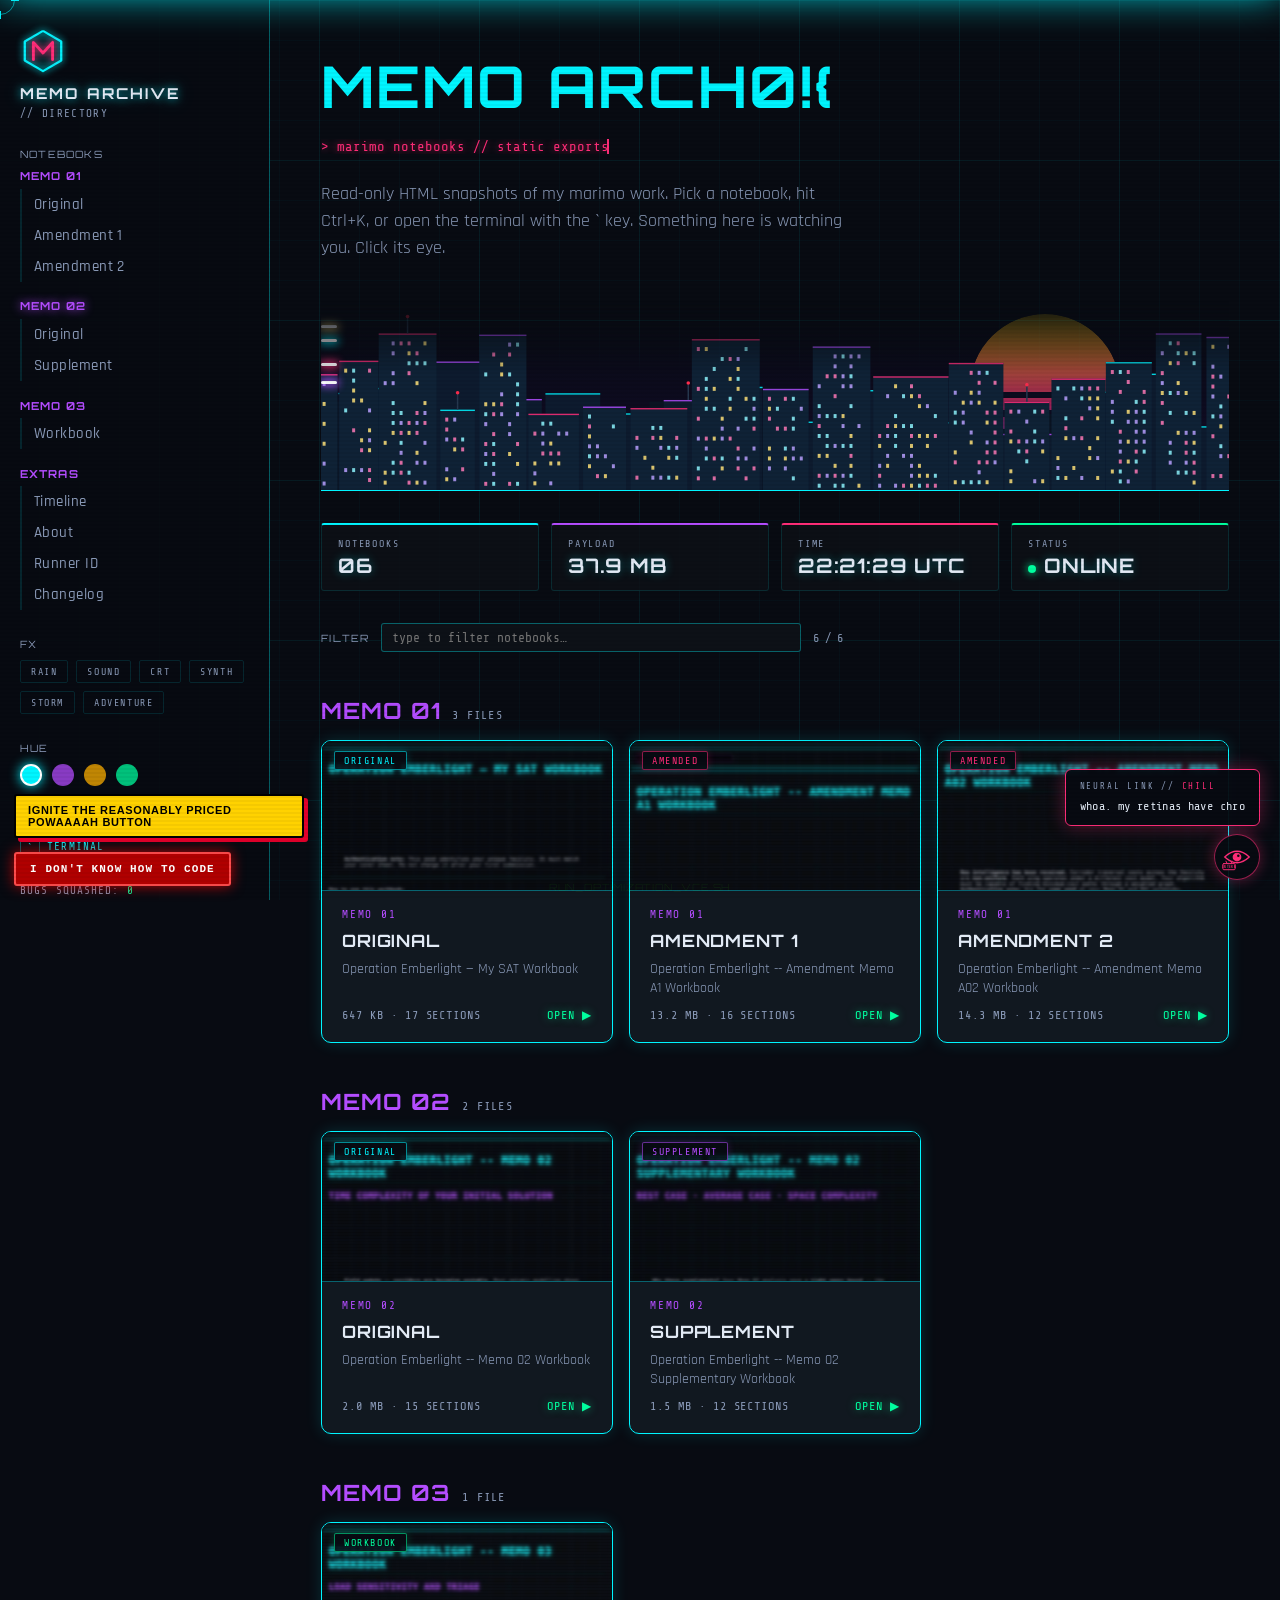
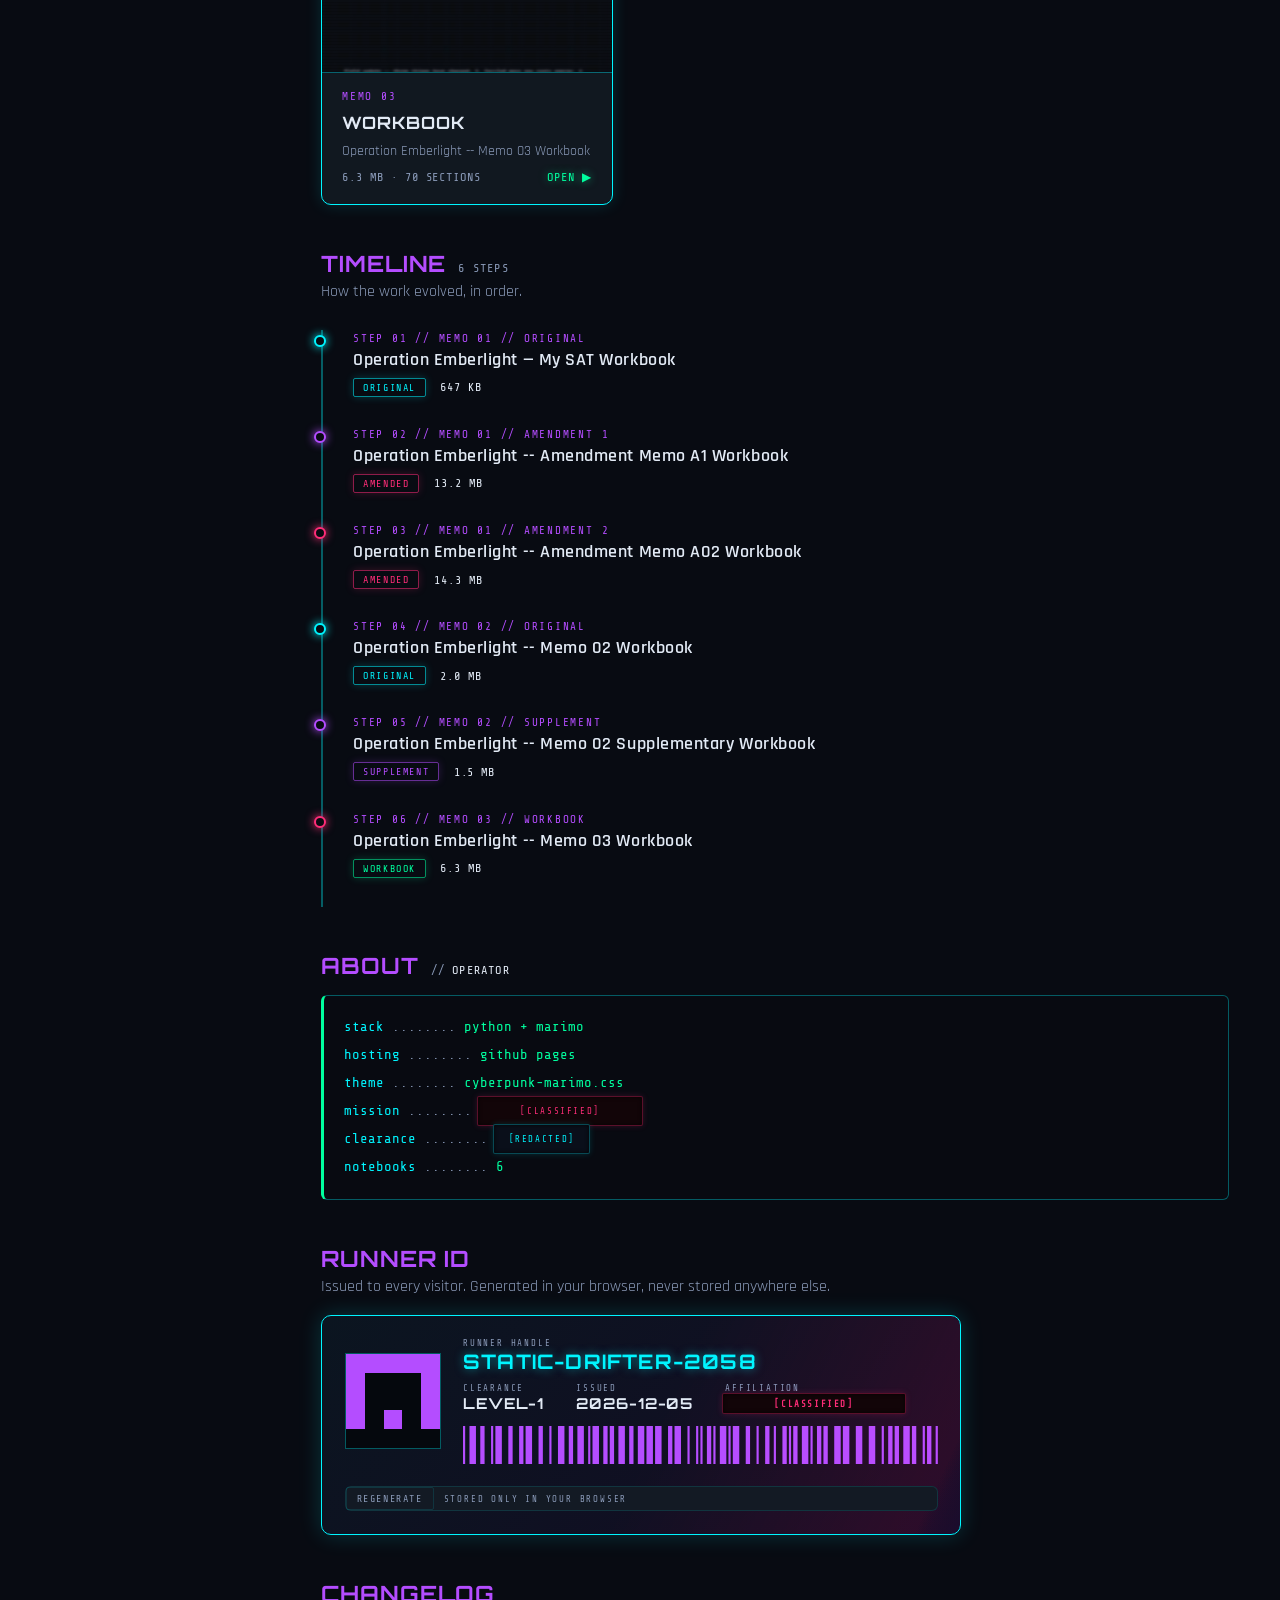
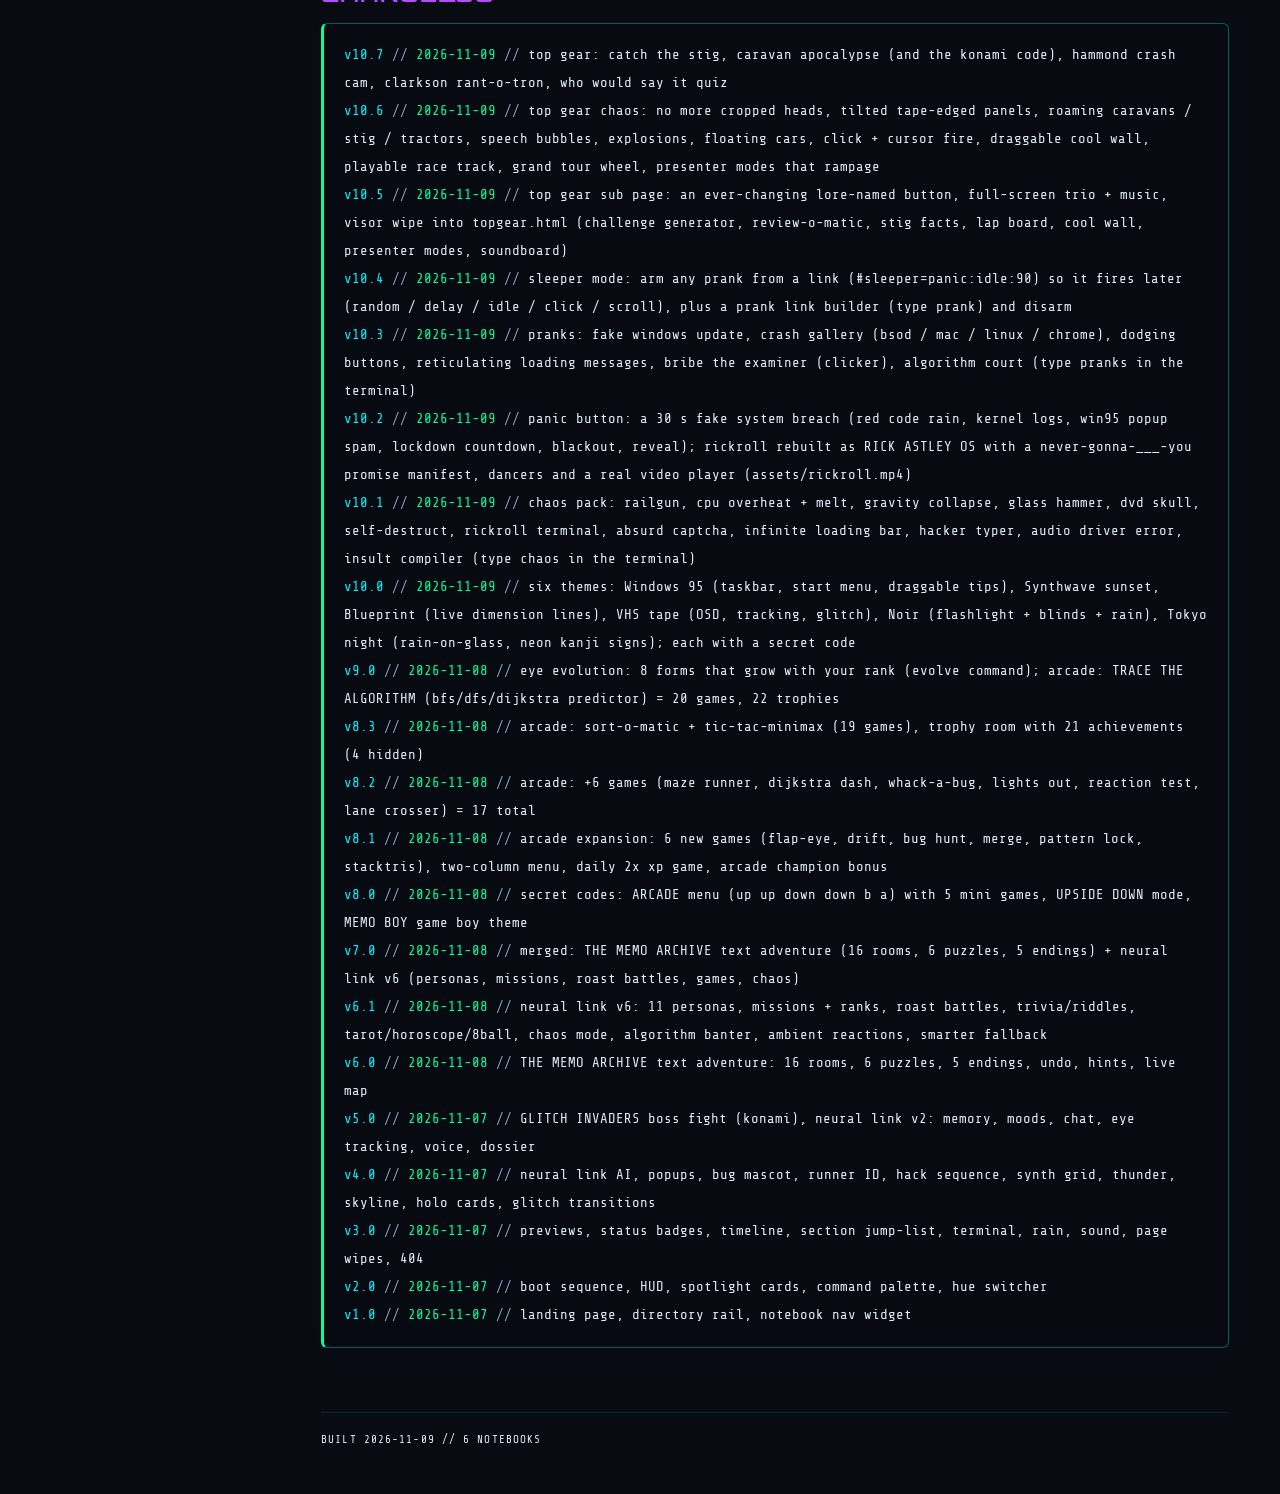
==== commit 5778305c: "'updateagain'" ====
--- a/index.html
+++ b/index.html
@@ -95,7 +95,7 @@
 
     <section class="group" id="changelog">
       <h2>Changelog</h2>
-      <div class="term-box"><div class="term-line"><span class="k">v10.6</span> <span class="dots">//</span> <span class="v">2026-11-09</span> <span class="dots">//</span> top gear chaos: no more cropped heads, tilted tape-edged panels, roaming caravans / stig / tractors, speech bubbles, explosions, floating cars, click + cursor fire, draggable cool wall, playable race track, grand tour wheel, presenter modes that rampage</div><div class="term-line"><span class="k">v10.5</span> <span class="dots">//</span> <span class="v">2026-11-09</span> <span class="dots">//</span> top gear sub page: an ever-changing lore-named button, full-screen trio + music, visor wipe into topgear.html (challenge generator, review-o-matic, stig facts, lap board, cool wall, presenter modes, soundboard)</div><div class="term-line"><span class="k">v10.4</span> <span class="dots">//</span> <span class="v">2026-11-09</span> <span class="dots">//</span> sleeper mode: arm any prank from a link (#sleeper=panic:idle:90) so it fires later (random / delay / idle / click / scroll), plus a prank link builder (type prank) and disarm</div><div class="term-line"><span class="k">v10.3</span> <span class="dots">//</span> <span class="v">2026-11-09</span> <span class="dots">//</span> pranks: fake windows update, crash gallery (bsod / mac / linux / chrome), dodging buttons, reticulating loading messages, bribe the examiner (clicker), algorithm court (type pranks in the terminal)</div><div class="term-line"><span class="k">v10.2</span> <span class="dots">//</span> <span class="v">2026-11-09</span> <span class="dots">//</span> panic button: a 30 s fake system breach (red code rain, kernel logs, win95 popup spam, lockdown countdown, blackout, reveal); rickroll rebuilt as RICK ASTLEY OS with a never-gonna-___-you promise manifest, dancers and a real video player (assets/rickroll.mp4)</div><div class="term-line"><span class="k">v10.1</span> <span class="dots">//</span> <span class="v">2026-11-09</span> <span class="dots">//</span> chaos pack: railgun, cpu overheat + melt, gravity collapse, glass hammer, dvd skull, self-destruct, rickroll terminal, absurd captcha, infinite loading bar, hacker typer, audio driver error, insult compiler (type chaos in the terminal)</div><div class="term-line"><span class="k">v10.0</span> <span class="dots">//</span> <span class="v">2026-11-09</span> <span class="dots">//</span> six themes: Windows 95 (taskbar, start menu, draggable tips), Synthwave sunset, Blueprint (live dimension lines), VHS tape (OSD, tracking, glitch), Noir (flashlight + blinds + rain), Tokyo night (rain-on-glass, neon kanji signs); each with a secret code</div><div class="term-line"><span class="k">v9.0</span> <span class="dots">//</span> <span class="v">2026-11-08</span> <span class="dots">//</span> eye evolution: 8 forms that grow with your rank (evolve command); arcade: TRACE THE ALGORITHM (bfs/dfs/dijkstra predictor) = 20 games, 22 trophies</div><div class="term-line"><span class="k">v8.3</span> <span class="dots">//</span> <span class="v">2026-11-08</span> <span class="dots">//</span> arcade: sort-o-matic + tic-tac-minimax (19 games), trophy room with 21 achievements (4 hidden)</div><div class="term-line"><span class="k">v8.2</span> <span class="dots">//</span> <span class="v">2026-11-08</span> <span class="dots">//</span> arcade: +6 games (maze runner, dijkstra dash, whack-a-bug, lights out, reaction test, lane crosser) = 17 total</div><div class="term-line"><span class="k">v8.1</span> <span class="dots">//</span> <span class="v">2026-11-08</span> <span class="dots">//</span> arcade expansion: 6 new games (flap-eye, drift, bug hunt, merge, pattern lock, stacktris), two-column menu, daily 2x xp game, arcade champion bonus</div><div class="term-line"><span class="k">v8.0</span> <span class="dots">//</span> <span class="v">2026-11-08</span> <span class="dots">//</span> secret codes: ARCADE menu (up up down down b a) with 5 mini games, UPSIDE DOWN mode, MEMO BOY game boy theme</div><div class="term-line"><span class="k">v7.0</span> <span class="dots">//</span> <span class="v">2026-11-08</span> <span class="dots">//</span> merged: THE MEMO ARCHIVE text adventure (16 rooms, 6 puzzles, 5 endings) + neural link v6 (personas, missions, roast battles, games, chaos)</div><div class="term-line"><span class="k">v6.1</span> <span class="dots">//</span> <span class="v">2026-11-08</span> <span class="dots">//</span> neural link v6: 11 personas, missions + ranks, roast battles, trivia/riddles, tarot/horoscope/8ball, chaos mode, algorithm banter, ambient reactions, smarter fallback</div><div class="term-line"><span class="k">v6.0</span> <span class="dots">//</span> <span class="v">2026-11-08</span> <span class="dots">//</span> THE MEMO ARCHIVE text adventure: 16 rooms, 6 puzzles, 5 endings, undo, hints, live map</div><div class="term-line"><span class="k">v5.0</span> <span class="dots">//</span> <span class="v">2026-11-07</span> <span class="dots">//</span> GLITCH INVADERS boss fight (konami), neural link v2: memory, moods, chat, eye tracking, voice, dossier</div><div class="term-line"><span class="k">v4.0</span> <span class="dots">//</span> <span class="v">2026-11-07</span> <span class="dots">//</span> neural link AI, popups, bug mascot, runner ID, hack sequence, synth grid, thunder, skyline, holo cards, glitch transitions</div><div class="term-line"><span class="k">v3.0</span> <span class="dots">//</span> <span class="v">2026-11-07</span> <span class="dots">//</span> previews, status badges, timeline, section jump-list, terminal, rain, sound, page wipes, 404</div><div class="term-line"><span class="k">v2.0</span> <span class="dots">//</span> <span class="v">2026-11-07</span> <span class="dots">//</span> boot sequence, HUD, spotlight cards, command palette, hue switcher</div><div class="term-line"><span class="k">v1.0</span> <span class="dots">//</span> <span class="v">2026-11-07</span> <span class="dots">//</span> landing page, directory rail, notebook nav widget</div></div>
+      <div class="term-box"><div class="term-line"><span class="k">v10.7</span> <span class="dots">//</span> <span class="v">2026-11-09</span> <span class="dots">//</span> top gear: catch the stig, caravan apocalypse (and the konami code), hammond crash cam, clarkson rant-o-tron, who would say it quiz</div><div class="term-line"><span class="k">v10.6</span> <span class="dots">//</span> <span class="v">2026-11-09</span> <span class="dots">//</span> top gear chaos: no more cropped heads, tilted tape-edged panels, roaming caravans / stig / tractors, speech bubbles, explosions, floating cars, click + cursor fire, draggable cool wall, playable race track, grand tour wheel, presenter modes that rampage</div><div class="term-line"><span class="k">v10.5</span> <span class="dots">//</span> <span class="v">2026-11-09</span> <span class="dots">//</span> top gear sub page: an ever-changing lore-named button, full-screen trio + music, visor wipe into topgear.html (challenge generator, review-o-matic, stig facts, lap board, cool wall, presenter modes, soundboard)</div><div class="term-line"><span class="k">v10.4</span> <span class="dots">//</span> <span class="v">2026-11-09</span> <span class="dots">//</span> sleeper mode: arm any prank from a link (#sleeper=panic:idle:90) so it fires later (random / delay / idle / click / scroll), plus a prank link builder (type prank) and disarm</div><div class="term-line"><span class="k">v10.3</span> <span class="dots">//</span> <span class="v">2026-11-09</span> <span class="dots">//</span> pranks: fake windows update, crash gallery (bsod / mac / linux / chrome), dodging buttons, reticulating loading messages, bribe the examiner (clicker), algorithm court (type pranks in the terminal)</div><div class="term-line"><span class="k">v10.2</span> <span class="dots">//</span> <span class="v">2026-11-09</span> <span class="dots">//</span> panic button: a 30 s fake system breach (red code rain, kernel logs, win95 popup spam, lockdown countdown, blackout, reveal); rickroll rebuilt as RICK ASTLEY OS with a never-gonna-___-you promise manifest, dancers and a real video player (assets/rickroll.mp4)</div><div class="term-line"><span class="k">v10.1</span> <span class="dots">//</span> <span class="v">2026-11-09</span> <span class="dots">//</span> chaos pack: railgun, cpu overheat + melt, gravity collapse, glass hammer, dvd skull, self-destruct, rickroll terminal, absurd captcha, infinite loading bar, hacker typer, audio driver error, insult compiler (type chaos in the terminal)</div><div class="term-line"><span class="k">v10.0</span> <span class="dots">//</span> <span class="v">2026-11-09</span> <span class="dots">//</span> six themes: Windows 95 (taskbar, start menu, draggable tips), Synthwave sunset, Blueprint (live dimension lines), VHS tape (OSD, tracking, glitch), Noir (flashlight + blinds + rain), Tokyo night (rain-on-glass, neon kanji signs); each with a secret code</div><div class="term-line"><span class="k">v9.0</span> <span class="dots">//</span> <span class="v">2026-11-08</span> <span class="dots">//</span> eye evolution: 8 forms that grow with your rank (evolve command); arcade: TRACE THE ALGORITHM (bfs/dfs/dijkstra predictor) = 20 games, 22 trophies</div><div class="term-line"><span class="k">v8.3</span> <span class="dots">//</span> <span class="v">2026-11-08</span> <span class="dots">//</span> arcade: sort-o-matic + tic-tac-minimax (19 games), trophy room with 21 achievements (4 hidden)</div><div class="term-line"><span class="k">v8.2</span> <span class="dots">//</span> <span class="v">2026-11-08</span> <span class="dots">//</span> arcade: +6 games (maze runner, dijkstra dash, whack-a-bug, lights out, reaction test, lane crosser) = 17 total</div><div class="term-line"><span class="k">v8.1</span> <span class="dots">//</span> <span class="v">2026-11-08</span> <span class="dots">//</span> arcade expansion: 6 new games (flap-eye, drift, bug hunt, merge, pattern lock, stacktris), two-column menu, daily 2x xp game, arcade champion bonus</div><div class="term-line"><span class="k">v8.0</span> <span class="dots">//</span> <span class="v">2026-11-08</span> <span class="dots">//</span> secret codes: ARCADE menu (up up down down b a) with 5 mini games, UPSIDE DOWN mode, MEMO BOY game boy theme</div><div class="term-line"><span class="k">v7.0</span> <span class="dots">//</span> <span class="v">2026-11-08</span> <span class="dots">//</span> merged: THE MEMO ARCHIVE text adventure (16 rooms, 6 puzzles, 5 endings) + neural link v6 (personas, missions, roast battles, games, chaos)</div><div class="term-line"><span class="k">v6.1</span> <span class="dots">//</span> <span class="v">2026-11-08</span> <span class="dots">//</span> neural link v6: 11 personas, missions + ranks, roast battles, trivia/riddles, tarot/horoscope/8ball, chaos mode, algorithm banter, ambient reactions, smarter fallback</div><div class="term-line"><span class="k">v6.0</span> <span class="dots">//</span> <span class="v">2026-11-08</span> <span class="dots">//</span> THE MEMO ARCHIVE text adventure: 16 rooms, 6 puzzles, 5 endings, undo, hints, live map</div><div class="term-line"><span class="k">v5.0</span> <span class="dots">//</span> <span class="v">2026-11-07</span> <span class="dots">//</span> GLITCH INVADERS boss fight (konami), neural link v2: memory, moods, chat, eye tracking, voice, dossier</div><div class="term-line"><span class="k">v4.0</span> <span class="dots">//</span> <span class="v">2026-11-07</span> <span class="dots">//</span> neural link AI, popups, bug mascot, runner ID, hack sequence, synth grid, thunder, skyline, holo cards, glitch transitions</div><div class="term-line"><span class="k">v3.0</span> <span class="dots">//</span> <span class="v">2026-11-07</span> <span class="dots">//</span> previews, status badges, timeline, section jump-list, terminal, rain, sound, page wipes, 404</div><div class="term-line"><span class="k">v2.0</span> <span class="dots">//</span> <span class="v">2026-11-07</span> <span class="dots">//</span> boot sequence, HUD, spotlight cards, command palette, hue switcher</div><div class="term-line"><span class="k">v1.0</span> <span class="dots">//</span> <span class="v">2026-11-07</span> <span class="dots">//</span> landing page, directory rail, notebook nav widget</div></div>
     </section>
 
     <footer class="foot"><span>BUILT 2026-11-09 // 6 NOTEBOOKS</span><span></span></footer>
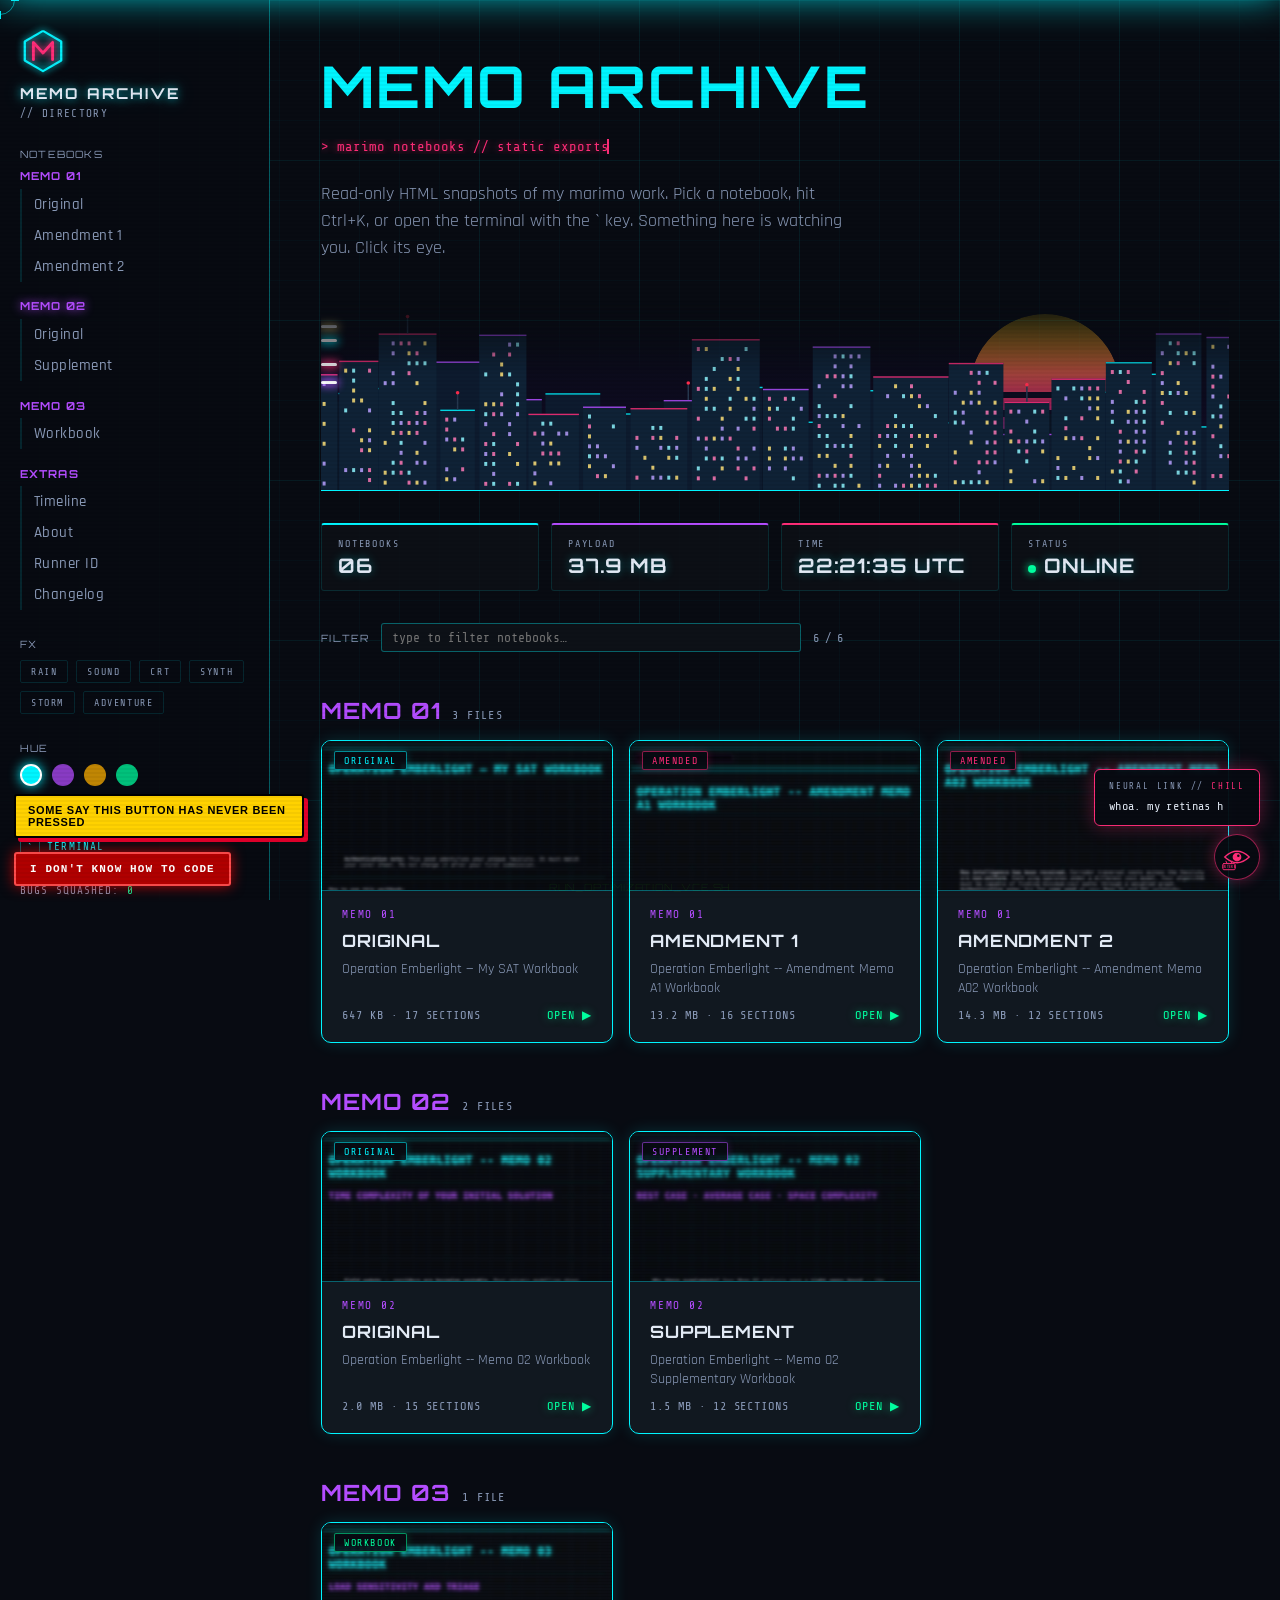
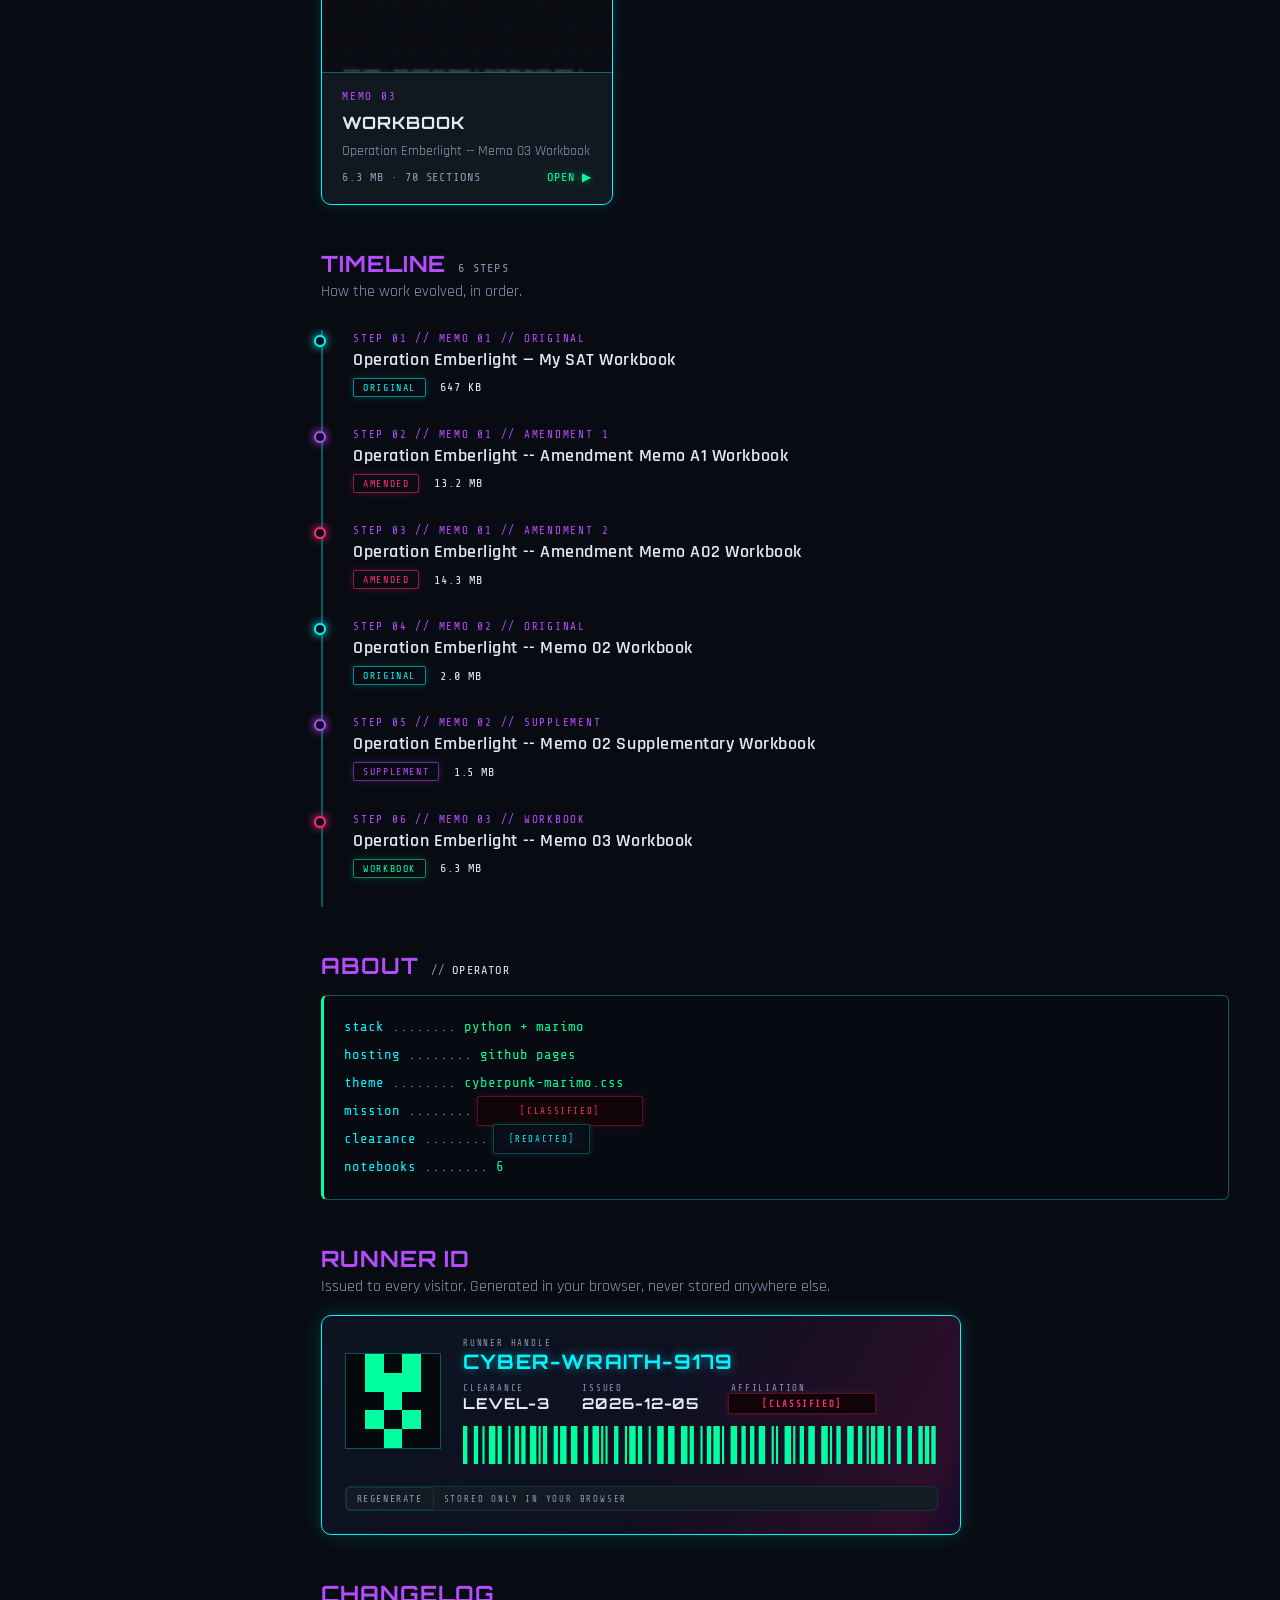
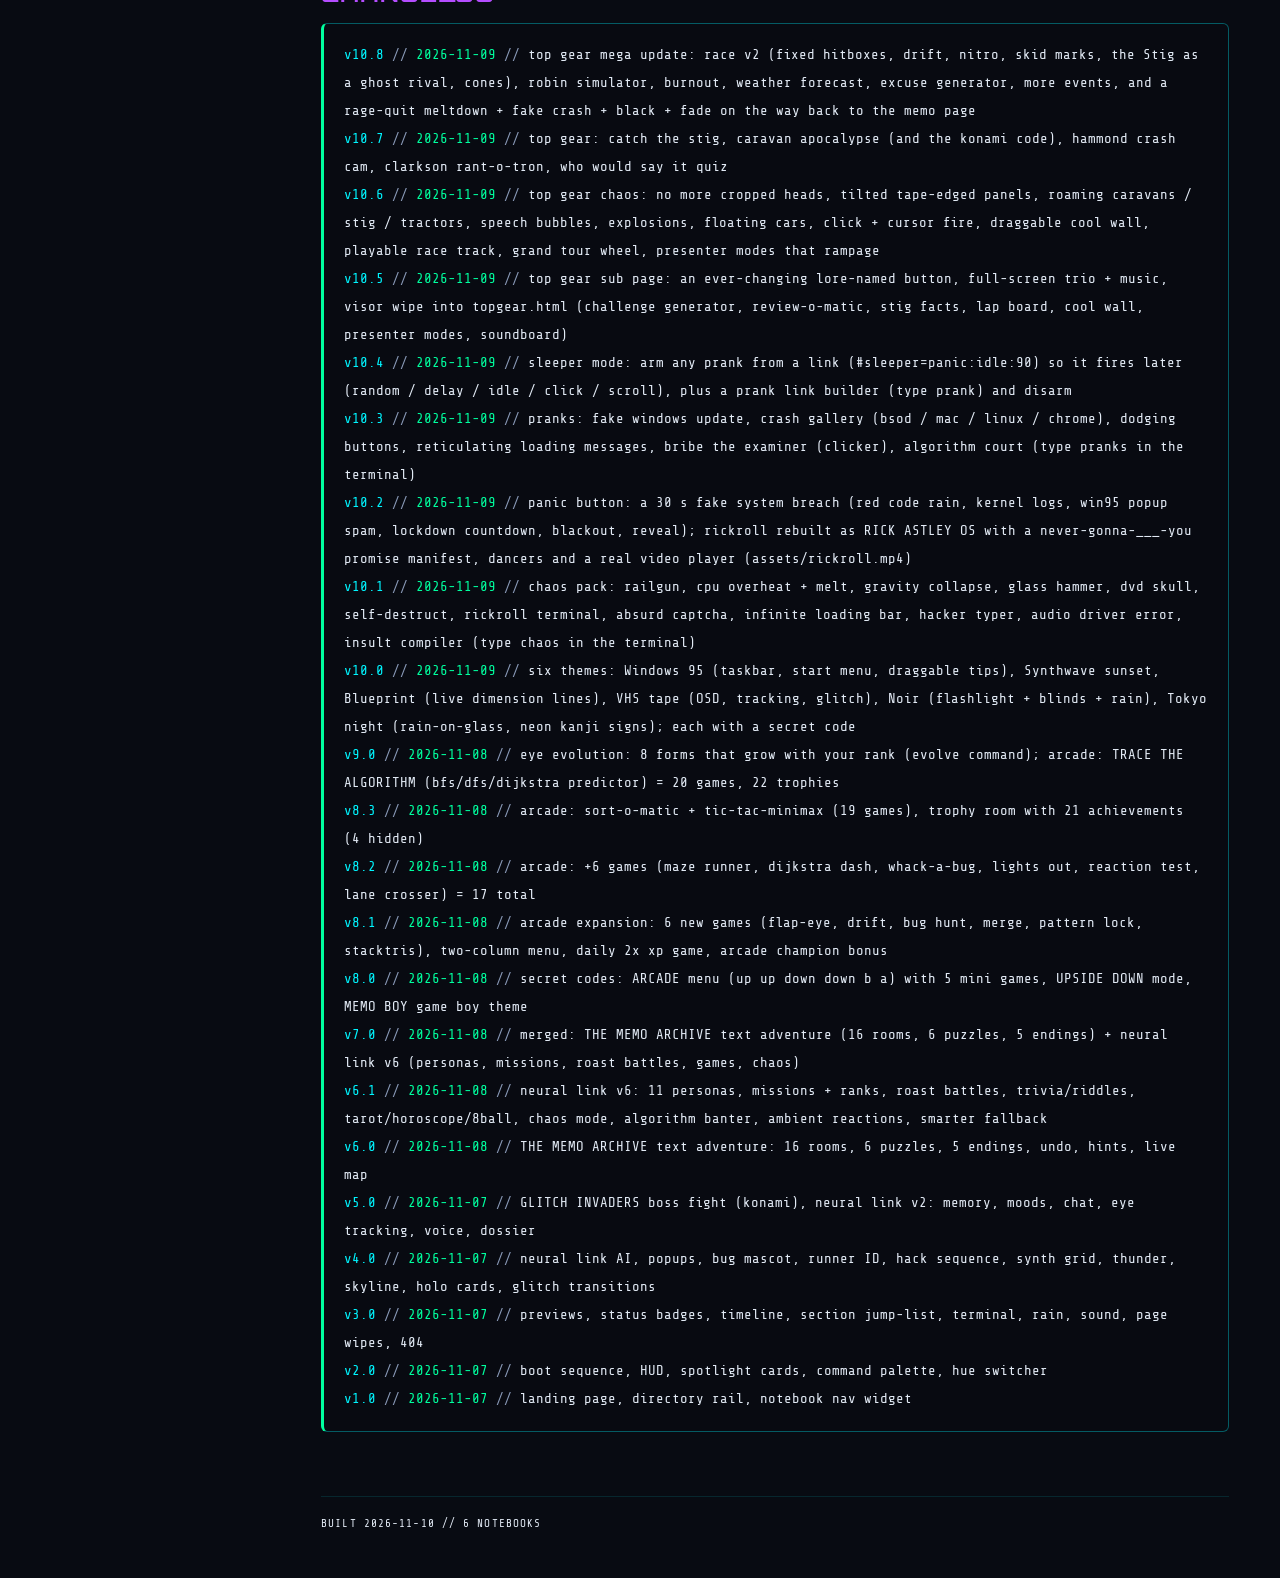
==== commit 28b0a907: "'update'" ====
--- a/index.html
+++ b/index.html
@@ -95,10 +95,10 @@
 
     <section class="group" id="changelog">
       <h2>Changelog</h2>
-      <div class="term-box"><div class="term-line"><span class="k">v10.7</span> <span class="dots">//</span> <span class="v">2026-11-09</span> <span class="dots">//</span> top gear: catch the stig, caravan apocalypse (and the konami code), hammond crash cam, clarkson rant-o-tron, who would say it quiz</div><div class="term-line"><span class="k">v10.6</span> <span class="dots">//</span> <span class="v">2026-11-09</span> <span class="dots">//</span> top gear chaos: no more cropped heads, tilted tape-edged panels, roaming caravans / stig / tractors, speech bubbles, explosions, floating cars, click + cursor fire, draggable cool wall, playable race track, grand tour wheel, presenter modes that rampage</div><div class="term-line"><span class="k">v10.5</span> <span class="dots">//</span> <span class="v">2026-11-09</span> <span class="dots">//</span> top gear sub page: an ever-changing lore-named button, full-screen trio + music, visor wipe into topgear.html (challenge generator, review-o-matic, stig facts, lap board, cool wall, presenter modes, soundboard)</div><div class="term-line"><span class="k">v10.4</span> <span class="dots">//</span> <span class="v">2026-11-09</span> <span class="dots">//</span> sleeper mode: arm any prank from a link (#sleeper=panic:idle:90) so it fires later (random / delay / idle / click / scroll), plus a prank link builder (type prank) and disarm</div><div class="term-line"><span class="k">v10.3</span> <span class="dots">//</span> <span class="v">2026-11-09</span> <span class="dots">//</span> pranks: fake windows update, crash gallery (bsod / mac / linux / chrome), dodging buttons, reticulating loading messages, bribe the examiner (clicker), algorithm court (type pranks in the terminal)</div><div class="term-line"><span class="k">v10.2</span> <span class="dots">//</span> <span class="v">2026-11-09</span> <span class="dots">//</span> panic button: a 30 s fake system breach (red code rain, kernel logs, win95 popup spam, lockdown countdown, blackout, reveal); rickroll rebuilt as RICK ASTLEY OS with a never-gonna-___-you promise manifest, dancers and a real video player (assets/rickroll.mp4)</div><div class="term-line"><span class="k">v10.1</span> <span class="dots">//</span> <span class="v">2026-11-09</span> <span class="dots">//</span> chaos pack: railgun, cpu overheat + melt, gravity collapse, glass hammer, dvd skull, self-destruct, rickroll terminal, absurd captcha, infinite loading bar, hacker typer, audio driver error, insult compiler (type chaos in the terminal)</div><div class="term-line"><span class="k">v10.0</span> <span class="dots">//</span> <span class="v">2026-11-09</span> <span class="dots">//</span> six themes: Windows 95 (taskbar, start menu, draggable tips), Synthwave sunset, Blueprint (live dimension lines), VHS tape (OSD, tracking, glitch), Noir (flashlight + blinds + rain), Tokyo night (rain-on-glass, neon kanji signs); each with a secret code</div><div class="term-line"><span class="k">v9.0</span> <span class="dots">//</span> <span class="v">2026-11-08</span> <span class="dots">//</span> eye evolution: 8 forms that grow with your rank (evolve command); arcade: TRACE THE ALGORITHM (bfs/dfs/dijkstra predictor) = 20 games, 22 trophies</div><div class="term-line"><span class="k">v8.3</span> <span class="dots">//</span> <span class="v">2026-11-08</span> <span class="dots">//</span> arcade: sort-o-matic + tic-tac-minimax (19 games), trophy room with 21 achievements (4 hidden)</div><div class="term-line"><span class="k">v8.2</span> <span class="dots">//</span> <span class="v">2026-11-08</span> <span class="dots">//</span> arcade: +6 games (maze runner, dijkstra dash, whack-a-bug, lights out, reaction test, lane crosser) = 17 total</div><div class="term-line"><span class="k">v8.1</span> <span class="dots">//</span> <span class="v">2026-11-08</span> <span class="dots">//</span> arcade expansion: 6 new games (flap-eye, drift, bug hunt, merge, pattern lock, stacktris), two-column menu, daily 2x xp game, arcade champion bonus</div><div class="term-line"><span class="k">v8.0</span> <span class="dots">//</span> <span class="v">2026-11-08</span> <span class="dots">//</span> secret codes: ARCADE menu (up up down down b a) with 5 mini games, UPSIDE DOWN mode, MEMO BOY game boy theme</div><div class="term-line"><span class="k">v7.0</span> <span class="dots">//</span> <span class="v">2026-11-08</span> <span class="dots">//</span> merged: THE MEMO ARCHIVE text adventure (16 rooms, 6 puzzles, 5 endings) + neural link v6 (personas, missions, roast battles, games, chaos)</div><div class="term-line"><span class="k">v6.1</span> <span class="dots">//</span> <span class="v">2026-11-08</span> <span class="dots">//</span> neural link v6: 11 personas, missions + ranks, roast battles, trivia/riddles, tarot/horoscope/8ball, chaos mode, algorithm banter, ambient reactions, smarter fallback</div><div class="term-line"><span class="k">v6.0</span> <span class="dots">//</span> <span class="v">2026-11-08</span> <span class="dots">//</span> THE MEMO ARCHIVE text adventure: 16 rooms, 6 puzzles, 5 endings, undo, hints, live map</div><div class="term-line"><span class="k">v5.0</span> <span class="dots">//</span> <span class="v">2026-11-07</span> <span class="dots">//</span> GLITCH INVADERS boss fight (konami), neural link v2: memory, moods, chat, eye tracking, voice, dossier</div><div class="term-line"><span class="k">v4.0</span> <span class="dots">//</span> <span class="v">2026-11-07</span> <span class="dots">//</span> neural link AI, popups, bug mascot, runner ID, hack sequence, synth grid, thunder, skyline, holo cards, glitch transitions</div><div class="term-line"><span class="k">v3.0</span> <span class="dots">//</span> <span class="v">2026-11-07</span> <span class="dots">//</span> previews, status badges, timeline, section jump-list, terminal, rain, sound, page wipes, 404</div><div class="term-line"><span class="k">v2.0</span> <span class="dots">//</span> <span class="v">2026-11-07</span> <span class="dots">//</span> boot sequence, HUD, spotlight cards, command palette, hue switcher</div><div class="term-line"><span class="k">v1.0</span> <span class="dots">//</span> <span class="v">2026-11-07</span> <span class="dots">//</span> landing page, directory rail, notebook nav widget</div></div>
+      <div class="term-box"><div class="term-line"><span class="k">v10.8</span> <span class="dots">//</span> <span class="v">2026-11-09</span> <span class="dots">//</span> top gear mega update: race v2 (fixed hitboxes, drift, nitro, skid marks, the Stig as a ghost rival, cones), robin simulator, burnout, weather forecast, excuse generator, more events, and a rage-quit meltdown + fake crash + black + fade on the way back to the memo page</div><div class="term-line"><span class="k">v10.7</span> <span class="dots">//</span> <span class="v">2026-11-09</span> <span class="dots">//</span> top gear: catch the stig, caravan apocalypse (and the konami code), hammond crash cam, clarkson rant-o-tron, who would say it quiz</div><div class="term-line"><span class="k">v10.6</span> <span class="dots">//</span> <span class="v">2026-11-09</span> <span class="dots">//</span> top gear chaos: no more cropped heads, tilted tape-edged panels, roaming caravans / stig / tractors, speech bubbles, explosions, floating cars, click + cursor fire, draggable cool wall, playable race track, grand tour wheel, presenter modes that rampage</div><div class="term-line"><span class="k">v10.5</span> <span class="dots">//</span> <span class="v">2026-11-09</span> <span class="dots">//</span> top gear sub page: an ever-changing lore-named button, full-screen trio + music, visor wipe into topgear.html (challenge generator, review-o-matic, stig facts, lap board, cool wall, presenter modes, soundboard)</div><div class="term-line"><span class="k">v10.4</span> <span class="dots">//</span> <span class="v">2026-11-09</span> <span class="dots">//</span> sleeper mode: arm any prank from a link (#sleeper=panic:idle:90) so it fires later (random / delay / idle / click / scroll), plus a prank link builder (type prank) and disarm</div><div class="term-line"><span class="k">v10.3</span> <span class="dots">//</span> <span class="v">2026-11-09</span> <span class="dots">//</span> pranks: fake windows update, crash gallery (bsod / mac / linux / chrome), dodging buttons, reticulating loading messages, bribe the examiner (clicker), algorithm court (type pranks in the terminal)</div><div class="term-line"><span class="k">v10.2</span> <span class="dots">//</span> <span class="v">2026-11-09</span> <span class="dots">//</span> panic button: a 30 s fake system breach (red code rain, kernel logs, win95 popup spam, lockdown countdown, blackout, reveal); rickroll rebuilt as RICK ASTLEY OS with a never-gonna-___-you promise manifest, dancers and a real video player (assets/rickroll.mp4)</div><div class="term-line"><span class="k">v10.1</span> <span class="dots">//</span> <span class="v">2026-11-09</span> <span class="dots">//</span> chaos pack: railgun, cpu overheat + melt, gravity collapse, glass hammer, dvd skull, self-destruct, rickroll terminal, absurd captcha, infinite loading bar, hacker typer, audio driver error, insult compiler (type chaos in the terminal)</div><div class="term-line"><span class="k">v10.0</span> <span class="dots">//</span> <span class="v">2026-11-09</span> <span class="dots">//</span> six themes: Windows 95 (taskbar, start menu, draggable tips), Synthwave sunset, Blueprint (live dimension lines), VHS tape (OSD, tracking, glitch), Noir (flashlight + blinds + rain), Tokyo night (rain-on-glass, neon kanji signs); each with a secret code</div><div class="term-line"><span class="k">v9.0</span> <span class="dots">//</span> <span class="v">2026-11-08</span> <span class="dots">//</span> eye evolution: 8 forms that grow with your rank (evolve command); arcade: TRACE THE ALGORITHM (bfs/dfs/dijkstra predictor) = 20 games, 22 trophies</div><div class="term-line"><span class="k">v8.3</span> <span class="dots">//</span> <span class="v">2026-11-08</span> <span class="dots">//</span> arcade: sort-o-matic + tic-tac-minimax (19 games), trophy room with 21 achievements (4 hidden)</div><div class="term-line"><span class="k">v8.2</span> <span class="dots">//</span> <span class="v">2026-11-08</span> <span class="dots">//</span> arcade: +6 games (maze runner, dijkstra dash, whack-a-bug, lights out, reaction test, lane crosser) = 17 total</div><div class="term-line"><span class="k">v8.1</span> <span class="dots">//</span> <span class="v">2026-11-08</span> <span class="dots">//</span> arcade expansion: 6 new games (flap-eye, drift, bug hunt, merge, pattern lock, stacktris), two-column menu, daily 2x xp game, arcade champion bonus</div><div class="term-line"><span class="k">v8.0</span> <span class="dots">//</span> <span class="v">2026-11-08</span> <span class="dots">//</span> secret codes: ARCADE menu (up up down down b a) with 5 mini games, UPSIDE DOWN mode, MEMO BOY game boy theme</div><div class="term-line"><span class="k">v7.0</span> <span class="dots">//</span> <span class="v">2026-11-08</span> <span class="dots">//</span> merged: THE MEMO ARCHIVE text adventure (16 rooms, 6 puzzles, 5 endings) + neural link v6 (personas, missions, roast battles, games, chaos)</div><div class="term-line"><span class="k">v6.1</span> <span class="dots">//</span> <span class="v">2026-11-08</span> <span class="dots">//</span> neural link v6: 11 personas, missions + ranks, roast battles, trivia/riddles, tarot/horoscope/8ball, chaos mode, algorithm banter, ambient reactions, smarter fallback</div><div class="term-line"><span class="k">v6.0</span> <span class="dots">//</span> <span class="v">2026-11-08</span> <span class="dots">//</span> THE MEMO ARCHIVE text adventure: 16 rooms, 6 puzzles, 5 endings, undo, hints, live map</div><div class="term-line"><span class="k">v5.0</span> <span class="dots">//</span> <span class="v">2026-11-07</span> <span class="dots">//</span> GLITCH INVADERS boss fight (konami), neural link v2: memory, moods, chat, eye tracking, voice, dossier</div><div class="term-line"><span class="k">v4.0</span> <span class="dots">//</span> <span class="v">2026-11-07</span> <span class="dots">//</span> neural link AI, popups, bug mascot, runner ID, hack sequence, synth grid, thunder, skyline, holo cards, glitch transitions</div><div class="term-line"><span class="k">v3.0</span> <span class="dots">//</span> <span class="v">2026-11-07</span> <span class="dots">//</span> previews, status badges, timeline, section jump-list, terminal, rain, sound, page wipes, 404</div><div class="term-line"><span class="k">v2.0</span> <span class="dots">//</span> <span class="v">2026-11-07</span> <span class="dots">//</span> boot sequence, HUD, spotlight cards, command palette, hue switcher</div><div class="term-line"><span class="k">v1.0</span> <span class="dots">//</span> <span class="v">2026-11-07</span> <span class="dots">//</span> landing page, directory rail, notebook nav widget</div></div>
     </section>
 
-    <footer class="foot"><span>BUILT 2026-11-09 // 6 NOTEBOOKS</span><span></span></footer>
+    <footer class="foot"><span>BUILT 2026-11-10 // 6 NOTEBOOKS</span><span></span></footer>
   </main>
 </div>
 
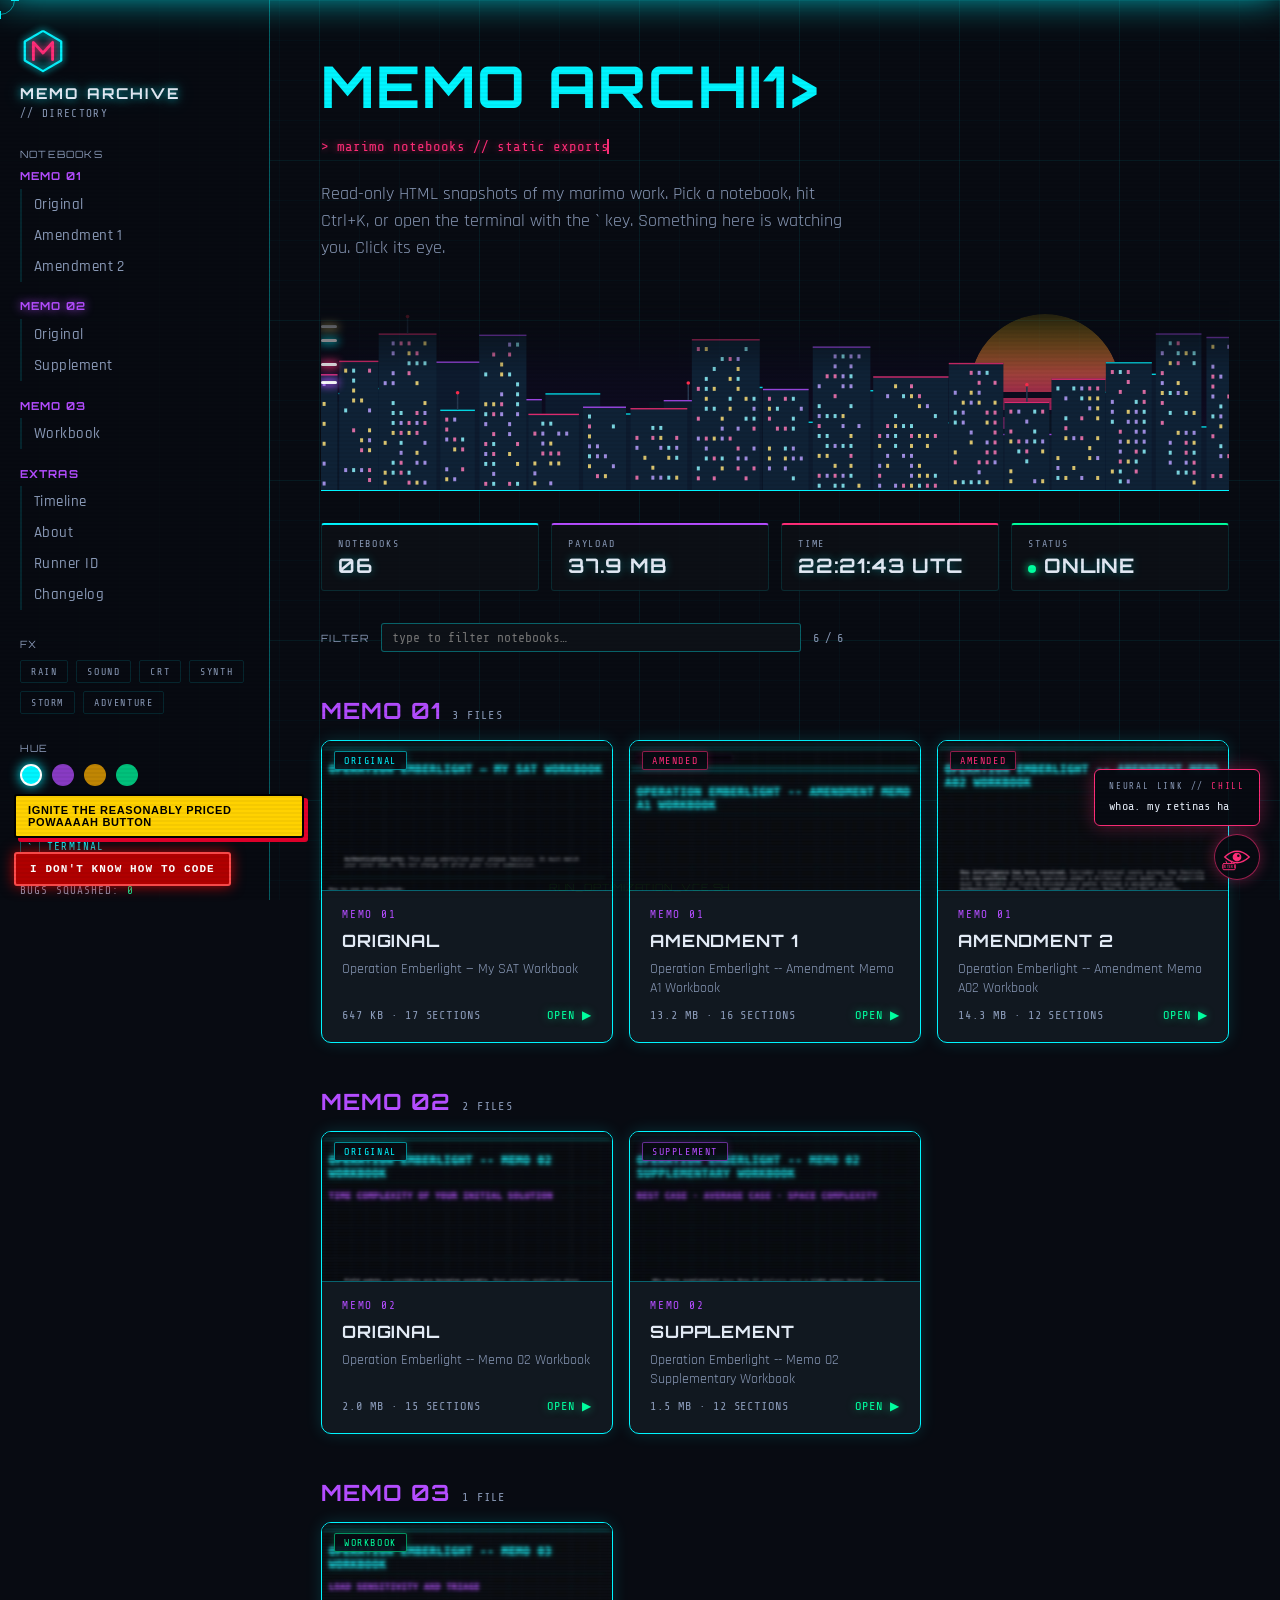
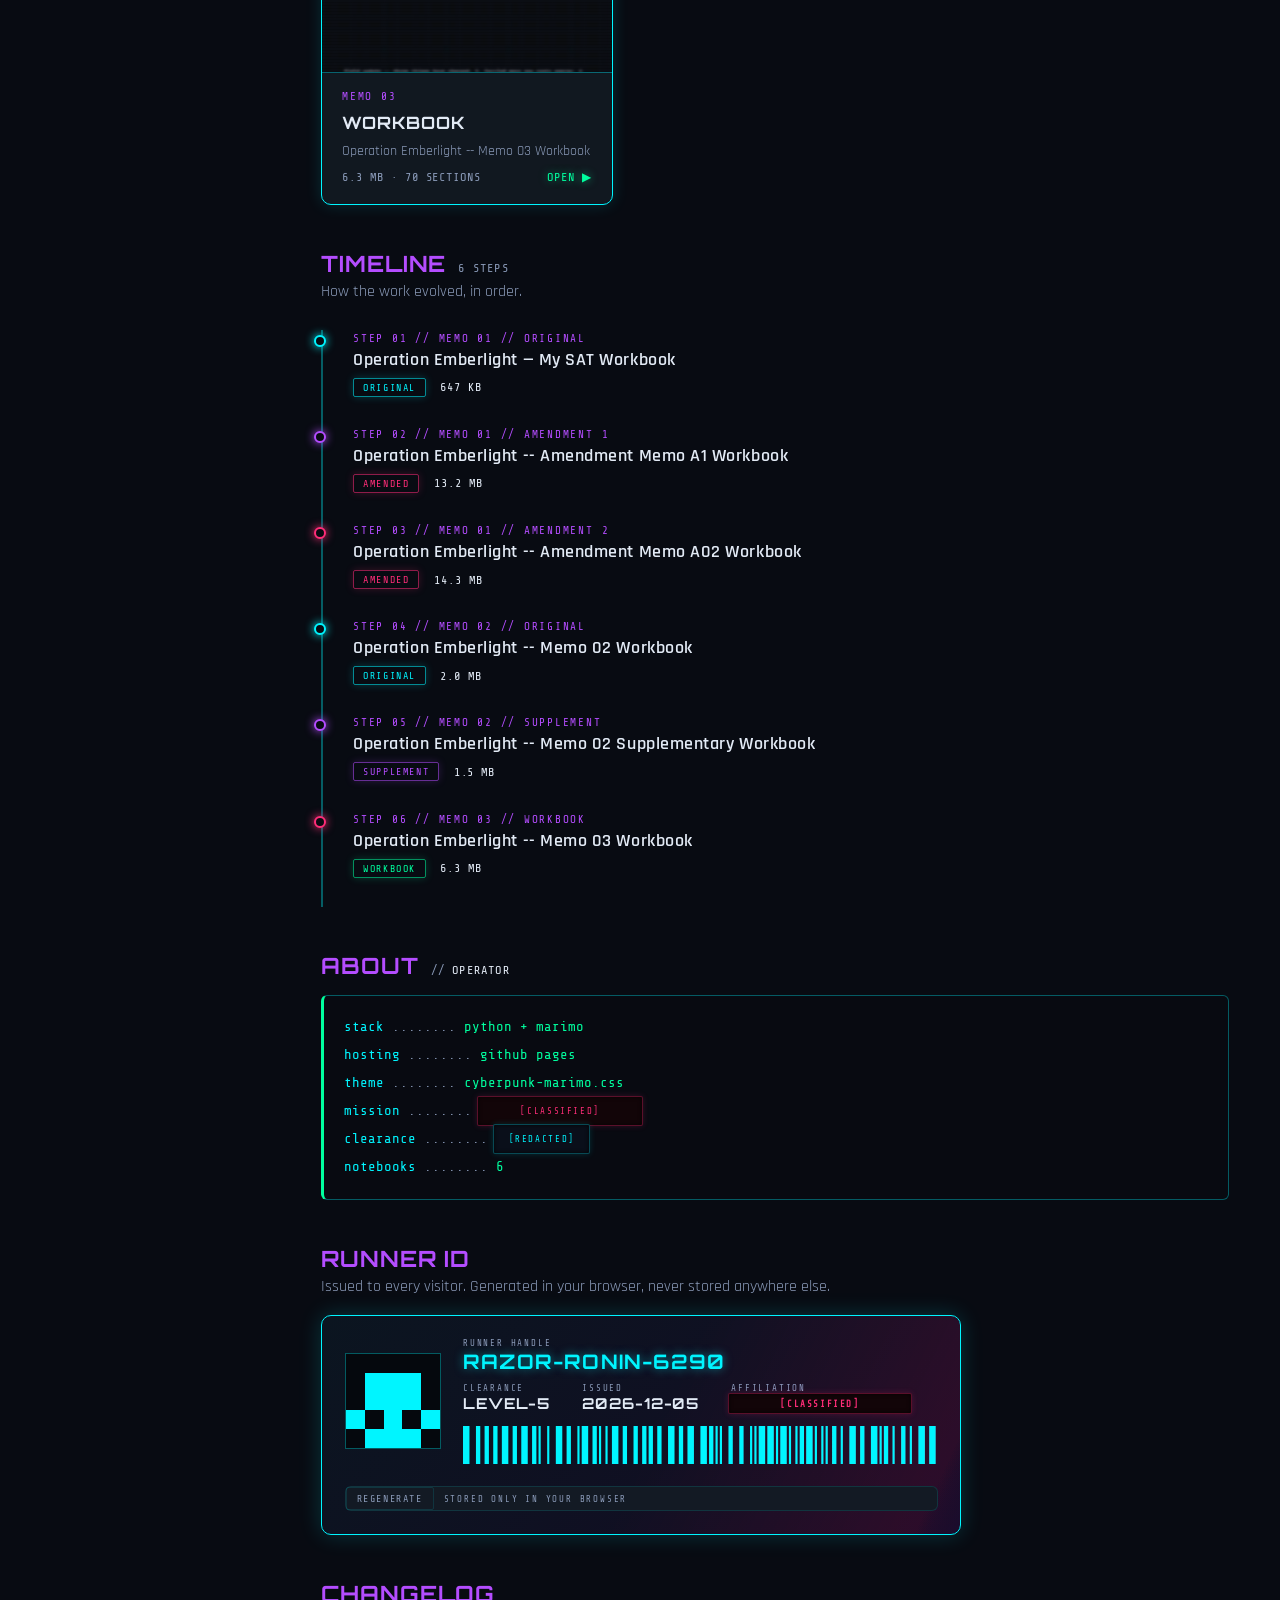
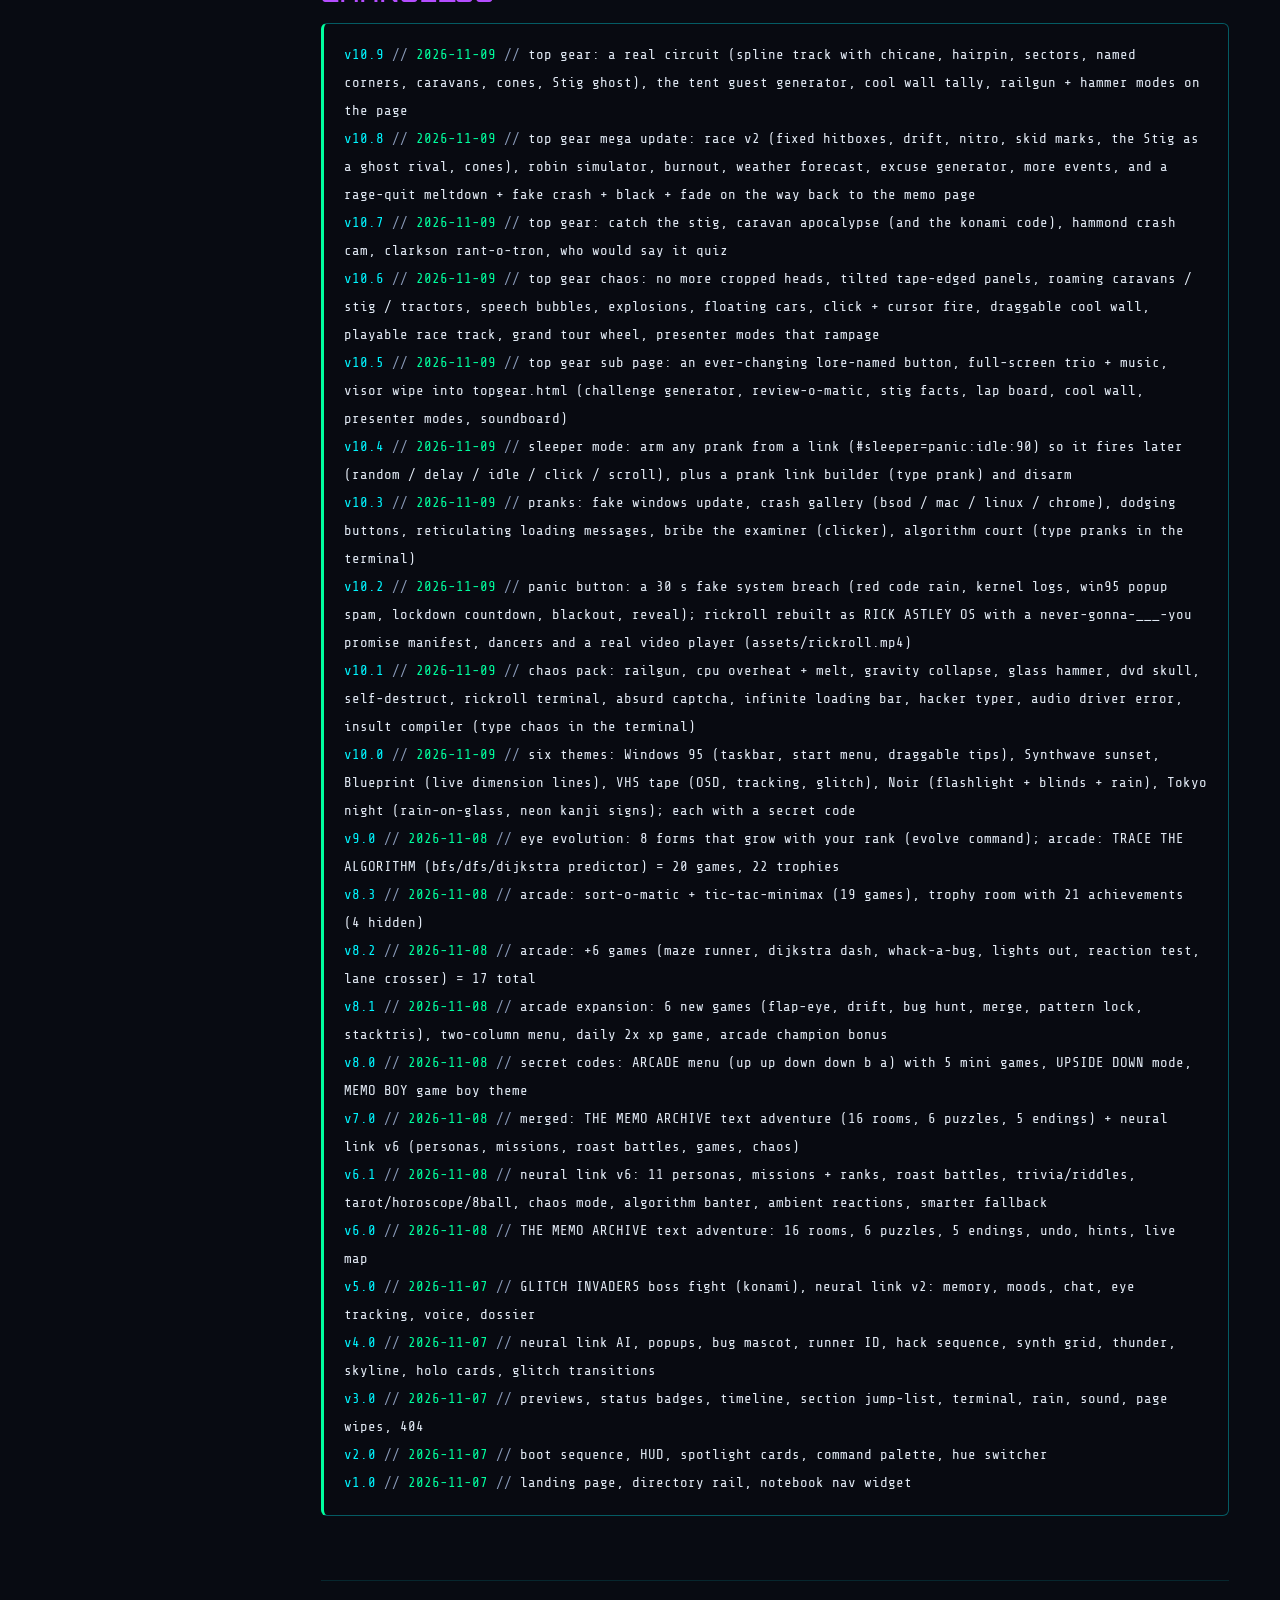
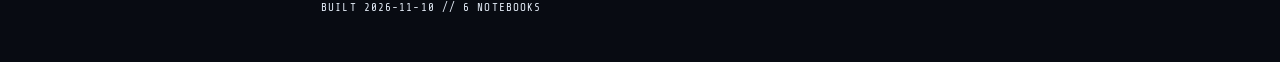
==== commit 6c92906e: "'update'" ====
--- a/index.html
+++ b/index.html
@@ -95,7 +95,7 @@
 
     <section class="group" id="changelog">
       <h2>Changelog</h2>
-      <div class="term-box"><div class="term-line"><span class="k">v10.8</span> <span class="dots">//</span> <span class="v">2026-11-09</span> <span class="dots">//</span> top gear mega update: race v2 (fixed hitboxes, drift, nitro, skid marks, the Stig as a ghost rival, cones), robin simulator, burnout, weather forecast, excuse generator, more events, and a rage-quit meltdown + fake crash + black + fade on the way back to the memo page</div><div class="term-line"><span class="k">v10.7</span> <span class="dots">//</span> <span class="v">2026-11-09</span> <span class="dots">//</span> top gear: catch the stig, caravan apocalypse (and the konami code), hammond crash cam, clarkson rant-o-tron, who would say it quiz</div><div class="term-line"><span class="k">v10.6</span> <span class="dots">//</span> <span class="v">2026-11-09</span> <span class="dots">//</span> top gear chaos: no more cropped heads, tilted tape-edged panels, roaming caravans / stig / tractors, speech bubbles, explosions, floating cars, click + cursor fire, draggable cool wall, playable race track, grand tour wheel, presenter modes that rampage</div><div class="term-line"><span class="k">v10.5</span> <span class="dots">//</span> <span class="v">2026-11-09</span> <span class="dots">//</span> top gear sub page: an ever-changing lore-named button, full-screen trio + music, visor wipe into topgear.html (challenge generator, review-o-matic, stig facts, lap board, cool wall, presenter modes, soundboard)</div><div class="term-line"><span class="k">v10.4</span> <span class="dots">//</span> <span class="v">2026-11-09</span> <span class="dots">//</span> sleeper mode: arm any prank from a link (#sleeper=panic:idle:90) so it fires later (random / delay / idle / click / scroll), plus a prank link builder (type prank) and disarm</div><div class="term-line"><span class="k">v10.3</span> <span class="dots">//</span> <span class="v">2026-11-09</span> <span class="dots">//</span> pranks: fake windows update, crash gallery (bsod / mac / linux / chrome), dodging buttons, reticulating loading messages, bribe the examiner (clicker), algorithm court (type pranks in the terminal)</div><div class="term-line"><span class="k">v10.2</span> <span class="dots">//</span> <span class="v">2026-11-09</span> <span class="dots">//</span> panic button: a 30 s fake system breach (red code rain, kernel logs, win95 popup spam, lockdown countdown, blackout, reveal); rickroll rebuilt as RICK ASTLEY OS with a never-gonna-___-you promise manifest, dancers and a real video player (assets/rickroll.mp4)</div><div class="term-line"><span class="k">v10.1</span> <span class="dots">//</span> <span class="v">2026-11-09</span> <span class="dots">//</span> chaos pack: railgun, cpu overheat + melt, gravity collapse, glass hammer, dvd skull, self-destruct, rickroll terminal, absurd captcha, infinite loading bar, hacker typer, audio driver error, insult compiler (type chaos in the terminal)</div><div class="term-line"><span class="k">v10.0</span> <span class="dots">//</span> <span class="v">2026-11-09</span> <span class="dots">//</span> six themes: Windows 95 (taskbar, start menu, draggable tips), Synthwave sunset, Blueprint (live dimension lines), VHS tape (OSD, tracking, glitch), Noir (flashlight + blinds + rain), Tokyo night (rain-on-glass, neon kanji signs); each with a secret code</div><div class="term-line"><span class="k">v9.0</span> <span class="dots">//</span> <span class="v">2026-11-08</span> <span class="dots">//</span> eye evolution: 8 forms that grow with your rank (evolve command); arcade: TRACE THE ALGORITHM (bfs/dfs/dijkstra predictor) = 20 games, 22 trophies</div><div class="term-line"><span class="k">v8.3</span> <span class="dots">//</span> <span class="v">2026-11-08</span> <span class="dots">//</span> arcade: sort-o-matic + tic-tac-minimax (19 games), trophy room with 21 achievements (4 hidden)</div><div class="term-line"><span class="k">v8.2</span> <span class="dots">//</span> <span class="v">2026-11-08</span> <span class="dots">//</span> arcade: +6 games (maze runner, dijkstra dash, whack-a-bug, lights out, reaction test, lane crosser) = 17 total</div><div class="term-line"><span class="k">v8.1</span> <span class="dots">//</span> <span class="v">2026-11-08</span> <span class="dots">//</span> arcade expansion: 6 new games (flap-eye, drift, bug hunt, merge, pattern lock, stacktris), two-column menu, daily 2x xp game, arcade champion bonus</div><div class="term-line"><span class="k">v8.0</span> <span class="dots">//</span> <span class="v">2026-11-08</span> <span class="dots">//</span> secret codes: ARCADE menu (up up down down b a) with 5 mini games, UPSIDE DOWN mode, MEMO BOY game boy theme</div><div class="term-line"><span class="k">v7.0</span> <span class="dots">//</span> <span class="v">2026-11-08</span> <span class="dots">//</span> merged: THE MEMO ARCHIVE text adventure (16 rooms, 6 puzzles, 5 endings) + neural link v6 (personas, missions, roast battles, games, chaos)</div><div class="term-line"><span class="k">v6.1</span> <span class="dots">//</span> <span class="v">2026-11-08</span> <span class="dots">//</span> neural link v6: 11 personas, missions + ranks, roast battles, trivia/riddles, tarot/horoscope/8ball, chaos mode, algorithm banter, ambient reactions, smarter fallback</div><div class="term-line"><span class="k">v6.0</span> <span class="dots">//</span> <span class="v">2026-11-08</span> <span class="dots">//</span> THE MEMO ARCHIVE text adventure: 16 rooms, 6 puzzles, 5 endings, undo, hints, live map</div><div class="term-line"><span class="k">v5.0</span> <span class="dots">//</span> <span class="v">2026-11-07</span> <span class="dots">//</span> GLITCH INVADERS boss fight (konami), neural link v2: memory, moods, chat, eye tracking, voice, dossier</div><div class="term-line"><span class="k">v4.0</span> <span class="dots">//</span> <span class="v">2026-11-07</span> <span class="dots">//</span> neural link AI, popups, bug mascot, runner ID, hack sequence, synth grid, thunder, skyline, holo cards, glitch transitions</div><div class="term-line"><span class="k">v3.0</span> <span class="dots">//</span> <span class="v">2026-11-07</span> <span class="dots">//</span> previews, status badges, timeline, section jump-list, terminal, rain, sound, page wipes, 404</div><div class="term-line"><span class="k">v2.0</span> <span class="dots">//</span> <span class="v">2026-11-07</span> <span class="dots">//</span> boot sequence, HUD, spotlight cards, command palette, hue switcher</div><div class="term-line"><span class="k">v1.0</span> <span class="dots">//</span> <span class="v">2026-11-07</span> <span class="dots">//</span> landing page, directory rail, notebook nav widget</div></div>
+      <div class="term-box"><div class="term-line"><span class="k">v10.9</span> <span class="dots">//</span> <span class="v">2026-11-09</span> <span class="dots">//</span> top gear: a real circuit (spline track with chicane, hairpin, sectors, named corners, caravans, cones, Stig ghost), the tent guest generator, cool wall tally, railgun + hammer modes on the page</div><div class="term-line"><span class="k">v10.8</span> <span class="dots">//</span> <span class="v">2026-11-09</span> <span class="dots">//</span> top gear mega update: race v2 (fixed hitboxes, drift, nitro, skid marks, the Stig as a ghost rival, cones), robin simulator, burnout, weather forecast, excuse generator, more events, and a rage-quit meltdown + fake crash + black + fade on the way back to the memo page</div><div class="term-line"><span class="k">v10.7</span> <span class="dots">//</span> <span class="v">2026-11-09</span> <span class="dots">//</span> top gear: catch the stig, caravan apocalypse (and the konami code), hammond crash cam, clarkson rant-o-tron, who would say it quiz</div><div class="term-line"><span class="k">v10.6</span> <span class="dots">//</span> <span class="v">2026-11-09</span> <span class="dots">//</span> top gear chaos: no more cropped heads, tilted tape-edged panels, roaming caravans / stig / tractors, speech bubbles, explosions, floating cars, click + cursor fire, draggable cool wall, playable race track, grand tour wheel, presenter modes that rampage</div><div class="term-line"><span class="k">v10.5</span> <span class="dots">//</span> <span class="v">2026-11-09</span> <span class="dots">//</span> top gear sub page: an ever-changing lore-named button, full-screen trio + music, visor wipe into topgear.html (challenge generator, review-o-matic, stig facts, lap board, cool wall, presenter modes, soundboard)</div><div class="term-line"><span class="k">v10.4</span> <span class="dots">//</span> <span class="v">2026-11-09</span> <span class="dots">//</span> sleeper mode: arm any prank from a link (#sleeper=panic:idle:90) so it fires later (random / delay / idle / click / scroll), plus a prank link builder (type prank) and disarm</div><div class="term-line"><span class="k">v10.3</span> <span class="dots">//</span> <span class="v">2026-11-09</span> <span class="dots">//</span> pranks: fake windows update, crash gallery (bsod / mac / linux / chrome), dodging buttons, reticulating loading messages, bribe the examiner (clicker), algorithm court (type pranks in the terminal)</div><div class="term-line"><span class="k">v10.2</span> <span class="dots">//</span> <span class="v">2026-11-09</span> <span class="dots">//</span> panic button: a 30 s fake system breach (red code rain, kernel logs, win95 popup spam, lockdown countdown, blackout, reveal); rickroll rebuilt as RICK ASTLEY OS with a never-gonna-___-you promise manifest, dancers and a real video player (assets/rickroll.mp4)</div><div class="term-line"><span class="k">v10.1</span> <span class="dots">//</span> <span class="v">2026-11-09</span> <span class="dots">//</span> chaos pack: railgun, cpu overheat + melt, gravity collapse, glass hammer, dvd skull, self-destruct, rickroll terminal, absurd captcha, infinite loading bar, hacker typer, audio driver error, insult compiler (type chaos in the terminal)</div><div class="term-line"><span class="k">v10.0</span> <span class="dots">//</span> <span class="v">2026-11-09</span> <span class="dots">//</span> six themes: Windows 95 (taskbar, start menu, draggable tips), Synthwave sunset, Blueprint (live dimension lines), VHS tape (OSD, tracking, glitch), Noir (flashlight + blinds + rain), Tokyo night (rain-on-glass, neon kanji signs); each with a secret code</div><div class="term-line"><span class="k">v9.0</span> <span class="dots">//</span> <span class="v">2026-11-08</span> <span class="dots">//</span> eye evolution: 8 forms that grow with your rank (evolve command); arcade: TRACE THE ALGORITHM (bfs/dfs/dijkstra predictor) = 20 games, 22 trophies</div><div class="term-line"><span class="k">v8.3</span> <span class="dots">//</span> <span class="v">2026-11-08</span> <span class="dots">//</span> arcade: sort-o-matic + tic-tac-minimax (19 games), trophy room with 21 achievements (4 hidden)</div><div class="term-line"><span class="k">v8.2</span> <span class="dots">//</span> <span class="v">2026-11-08</span> <span class="dots">//</span> arcade: +6 games (maze runner, dijkstra dash, whack-a-bug, lights out, reaction test, lane crosser) = 17 total</div><div class="term-line"><span class="k">v8.1</span> <span class="dots">//</span> <span class="v">2026-11-08</span> <span class="dots">//</span> arcade expansion: 6 new games (flap-eye, drift, bug hunt, merge, pattern lock, stacktris), two-column menu, daily 2x xp game, arcade champion bonus</div><div class="term-line"><span class="k">v8.0</span> <span class="dots">//</span> <span class="v">2026-11-08</span> <span class="dots">//</span> secret codes: ARCADE menu (up up down down b a) with 5 mini games, UPSIDE DOWN mode, MEMO BOY game boy theme</div><div class="term-line"><span class="k">v7.0</span> <span class="dots">//</span> <span class="v">2026-11-08</span> <span class="dots">//</span> merged: THE MEMO ARCHIVE text adventure (16 rooms, 6 puzzles, 5 endings) + neural link v6 (personas, missions, roast battles, games, chaos)</div><div class="term-line"><span class="k">v6.1</span> <span class="dots">//</span> <span class="v">2026-11-08</span> <span class="dots">//</span> neural link v6: 11 personas, missions + ranks, roast battles, trivia/riddles, tarot/horoscope/8ball, chaos mode, algorithm banter, ambient reactions, smarter fallback</div><div class="term-line"><span class="k">v6.0</span> <span class="dots">//</span> <span class="v">2026-11-08</span> <span class="dots">//</span> THE MEMO ARCHIVE text adventure: 16 rooms, 6 puzzles, 5 endings, undo, hints, live map</div><div class="term-line"><span class="k">v5.0</span> <span class="dots">//</span> <span class="v">2026-11-07</span> <span class="dots">//</span> GLITCH INVADERS boss fight (konami), neural link v2: memory, moods, chat, eye tracking, voice, dossier</div><div class="term-line"><span class="k">v4.0</span> <span class="dots">//</span> <span class="v">2026-11-07</span> <span class="dots">//</span> neural link AI, popups, bug mascot, runner ID, hack sequence, synth grid, thunder, skyline, holo cards, glitch transitions</div><div class="term-line"><span class="k">v3.0</span> <span class="dots">//</span> <span class="v">2026-11-07</span> <span class="dots">//</span> previews, status badges, timeline, section jump-list, terminal, rain, sound, page wipes, 404</div><div class="term-line"><span class="k">v2.0</span> <span class="dots">//</span> <span class="v">2026-11-07</span> <span class="dots">//</span> boot sequence, HUD, spotlight cards, command palette, hue switcher</div><div class="term-line"><span class="k">v1.0</span> <span class="dots">//</span> <span class="v">2026-11-07</span> <span class="dots">//</span> landing page, directory rail, notebook nav widget</div></div>
     </section>
 
     <footer class="foot"><span>BUILT 2026-11-10 // 6 NOTEBOOKS</span><span></span></footer>
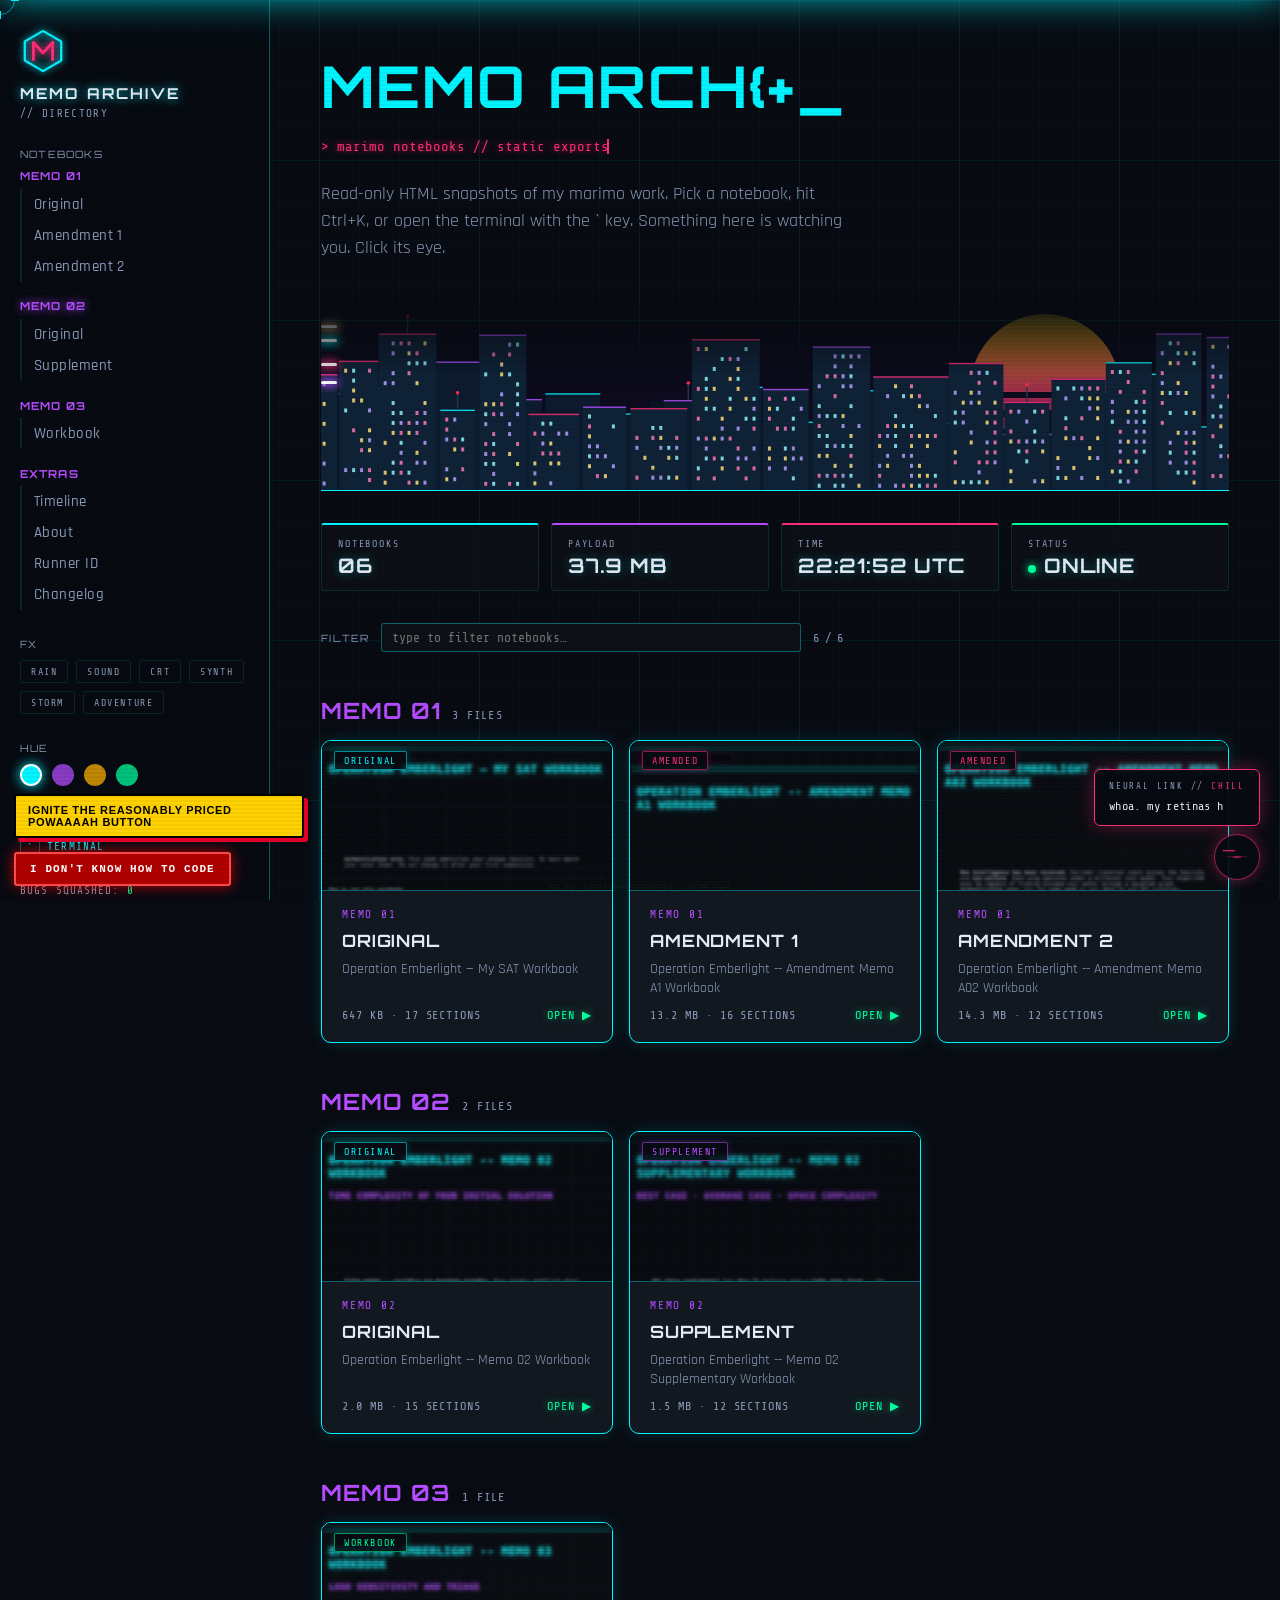
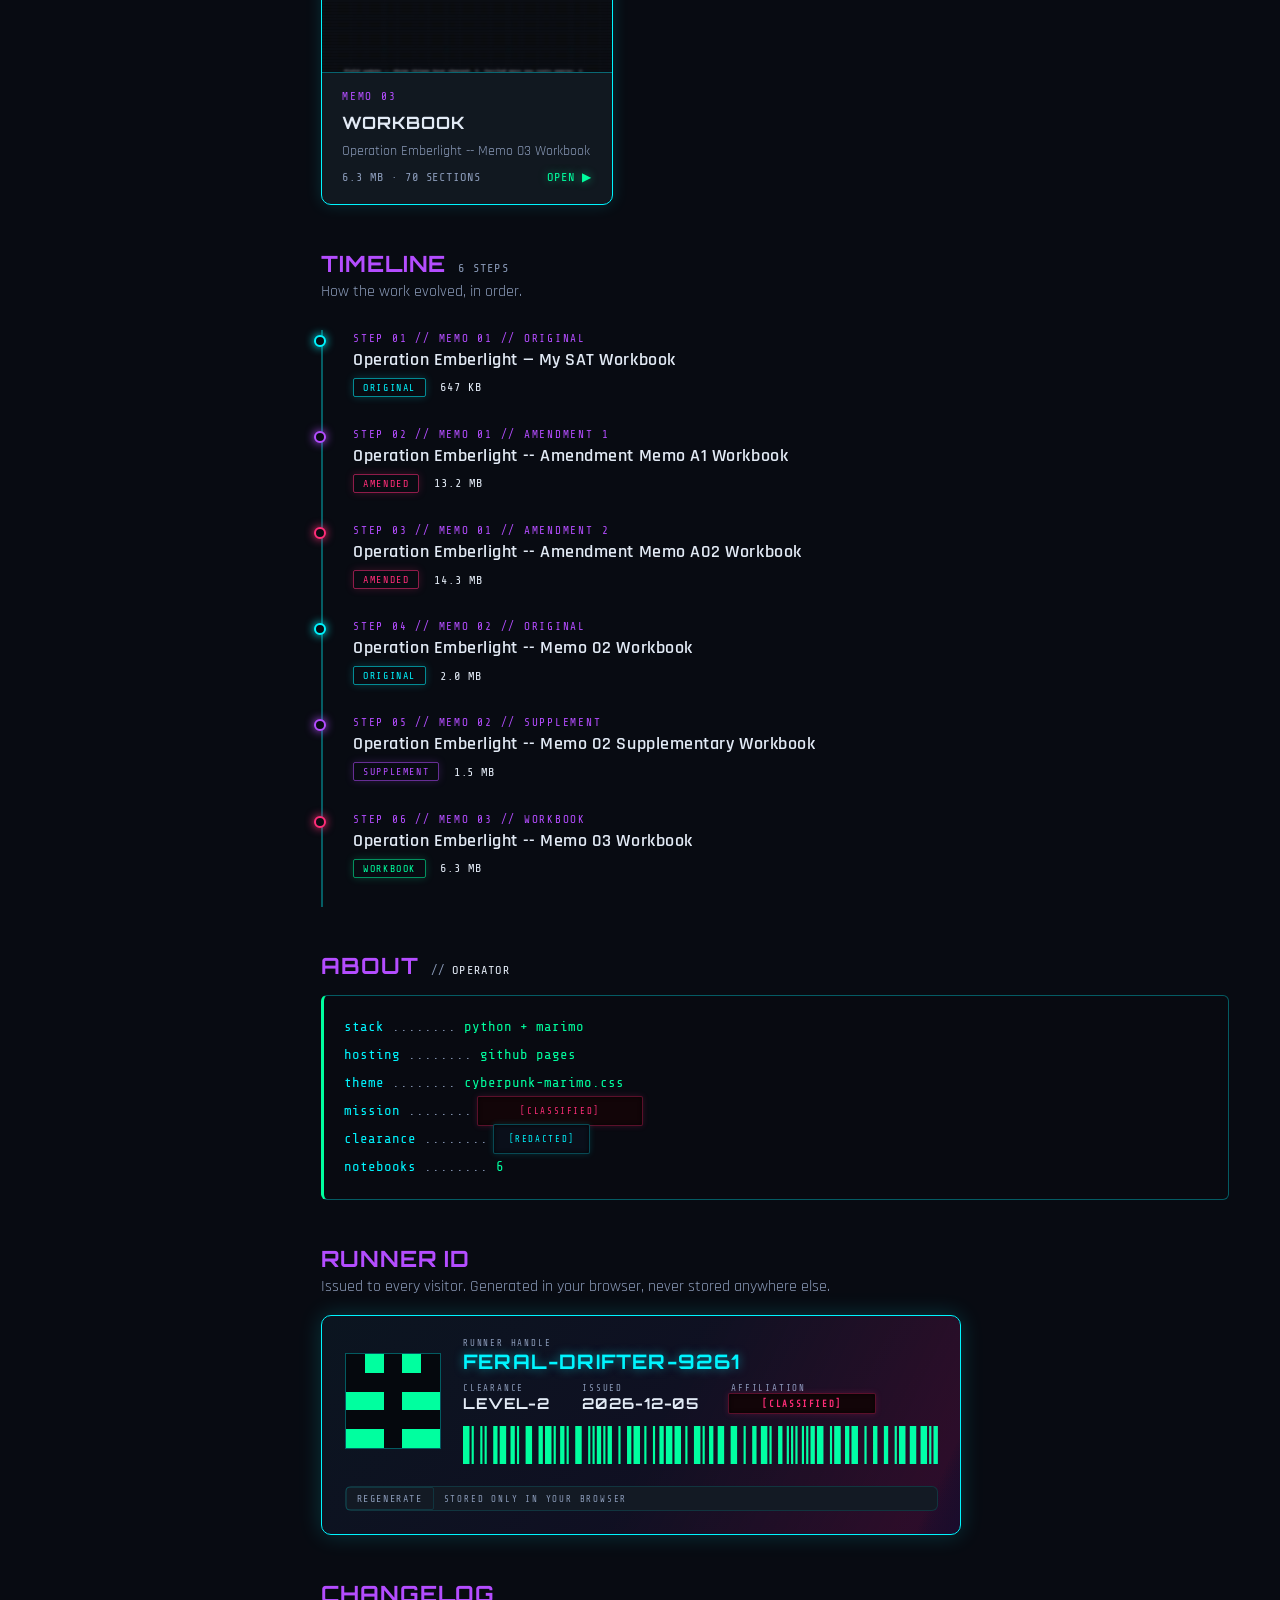
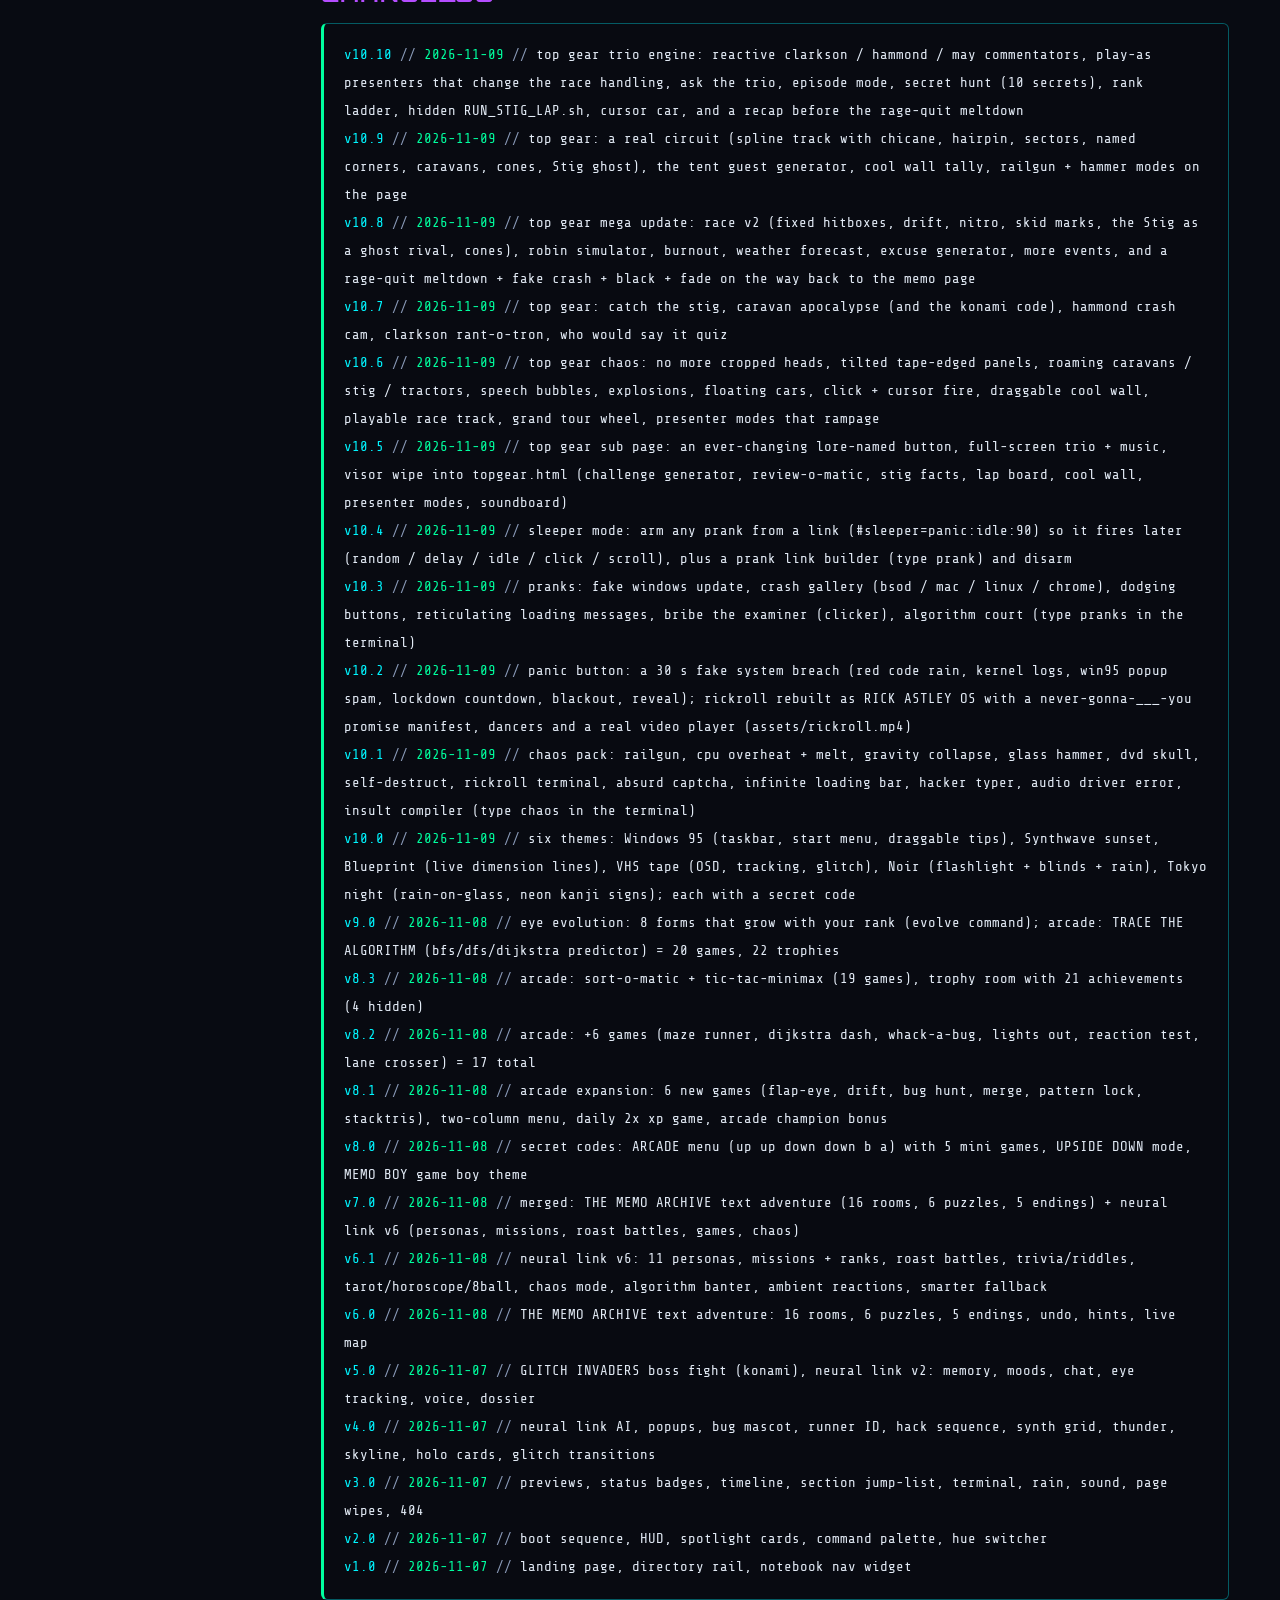
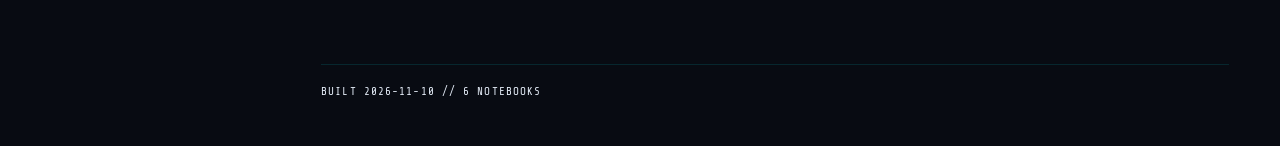
==== commit d85f51fa: "'updatetopgear'" ====
--- a/index.html
+++ b/index.html
@@ -95,7 +95,7 @@
 
     <section class="group" id="changelog">
       <h2>Changelog</h2>
-      <div class="term-box"><div class="term-line"><span class="k">v10.9</span> <span class="dots">//</span> <span class="v">2026-11-09</span> <span class="dots">//</span> top gear: a real circuit (spline track with chicane, hairpin, sectors, named corners, caravans, cones, Stig ghost), the tent guest generator, cool wall tally, railgun + hammer modes on the page</div><div class="term-line"><span class="k">v10.8</span> <span class="dots">//</span> <span class="v">2026-11-09</span> <span class="dots">//</span> top gear mega update: race v2 (fixed hitboxes, drift, nitro, skid marks, the Stig as a ghost rival, cones), robin simulator, burnout, weather forecast, excuse generator, more events, and a rage-quit meltdown + fake crash + black + fade on the way back to the memo page</div><div class="term-line"><span class="k">v10.7</span> <span class="dots">//</span> <span class="v">2026-11-09</span> <span class="dots">//</span> top gear: catch the stig, caravan apocalypse (and the konami code), hammond crash cam, clarkson rant-o-tron, who would say it quiz</div><div class="term-line"><span class="k">v10.6</span> <span class="dots">//</span> <span class="v">2026-11-09</span> <span class="dots">//</span> top gear chaos: no more cropped heads, tilted tape-edged panels, roaming caravans / stig / tractors, speech bubbles, explosions, floating cars, click + cursor fire, draggable cool wall, playable race track, grand tour wheel, presenter modes that rampage</div><div class="term-line"><span class="k">v10.5</span> <span class="dots">//</span> <span class="v">2026-11-09</span> <span class="dots">//</span> top gear sub page: an ever-changing lore-named button, full-screen trio + music, visor wipe into topgear.html (challenge generator, review-o-matic, stig facts, lap board, cool wall, presenter modes, soundboard)</div><div class="term-line"><span class="k">v10.4</span> <span class="dots">//</span> <span class="v">2026-11-09</span> <span class="dots">//</span> sleeper mode: arm any prank from a link (#sleeper=panic:idle:90) so it fires later (random / delay / idle / click / scroll), plus a prank link builder (type prank) and disarm</div><div class="term-line"><span class="k">v10.3</span> <span class="dots">//</span> <span class="v">2026-11-09</span> <span class="dots">//</span> pranks: fake windows update, crash gallery (bsod / mac / linux / chrome), dodging buttons, reticulating loading messages, bribe the examiner (clicker), algorithm court (type pranks in the terminal)</div><div class="term-line"><span class="k">v10.2</span> <span class="dots">//</span> <span class="v">2026-11-09</span> <span class="dots">//</span> panic button: a 30 s fake system breach (red code rain, kernel logs, win95 popup spam, lockdown countdown, blackout, reveal); rickroll rebuilt as RICK ASTLEY OS with a never-gonna-___-you promise manifest, dancers and a real video player (assets/rickroll.mp4)</div><div class="term-line"><span class="k">v10.1</span> <span class="dots">//</span> <span class="v">2026-11-09</span> <span class="dots">//</span> chaos pack: railgun, cpu overheat + melt, gravity collapse, glass hammer, dvd skull, self-destruct, rickroll terminal, absurd captcha, infinite loading bar, hacker typer, audio driver error, insult compiler (type chaos in the terminal)</div><div class="term-line"><span class="k">v10.0</span> <span class="dots">//</span> <span class="v">2026-11-09</span> <span class="dots">//</span> six themes: Windows 95 (taskbar, start menu, draggable tips), Synthwave sunset, Blueprint (live dimension lines), VHS tape (OSD, tracking, glitch), Noir (flashlight + blinds + rain), Tokyo night (rain-on-glass, neon kanji signs); each with a secret code</div><div class="term-line"><span class="k">v9.0</span> <span class="dots">//</span> <span class="v">2026-11-08</span> <span class="dots">//</span> eye evolution: 8 forms that grow with your rank (evolve command); arcade: TRACE THE ALGORITHM (bfs/dfs/dijkstra predictor) = 20 games, 22 trophies</div><div class="term-line"><span class="k">v8.3</span> <span class="dots">//</span> <span class="v">2026-11-08</span> <span class="dots">//</span> arcade: sort-o-matic + tic-tac-minimax (19 games), trophy room with 21 achievements (4 hidden)</div><div class="term-line"><span class="k">v8.2</span> <span class="dots">//</span> <span class="v">2026-11-08</span> <span class="dots">//</span> arcade: +6 games (maze runner, dijkstra dash, whack-a-bug, lights out, reaction test, lane crosser) = 17 total</div><div class="term-line"><span class="k">v8.1</span> <span class="dots">//</span> <span class="v">2026-11-08</span> <span class="dots">//</span> arcade expansion: 6 new games (flap-eye, drift, bug hunt, merge, pattern lock, stacktris), two-column menu, daily 2x xp game, arcade champion bonus</div><div class="term-line"><span class="k">v8.0</span> <span class="dots">//</span> <span class="v">2026-11-08</span> <span class="dots">//</span> secret codes: ARCADE menu (up up down down b a) with 5 mini games, UPSIDE DOWN mode, MEMO BOY game boy theme</div><div class="term-line"><span class="k">v7.0</span> <span class="dots">//</span> <span class="v">2026-11-08</span> <span class="dots">//</span> merged: THE MEMO ARCHIVE text adventure (16 rooms, 6 puzzles, 5 endings) + neural link v6 (personas, missions, roast battles, games, chaos)</div><div class="term-line"><span class="k">v6.1</span> <span class="dots">//</span> <span class="v">2026-11-08</span> <span class="dots">//</span> neural link v6: 11 personas, missions + ranks, roast battles, trivia/riddles, tarot/horoscope/8ball, chaos mode, algorithm banter, ambient reactions, smarter fallback</div><div class="term-line"><span class="k">v6.0</span> <span class="dots">//</span> <span class="v">2026-11-08</span> <span class="dots">//</span> THE MEMO ARCHIVE text adventure: 16 rooms, 6 puzzles, 5 endings, undo, hints, live map</div><div class="term-line"><span class="k">v5.0</span> <span class="dots">//</span> <span class="v">2026-11-07</span> <span class="dots">//</span> GLITCH INVADERS boss fight (konami), neural link v2: memory, moods, chat, eye tracking, voice, dossier</div><div class="term-line"><span class="k">v4.0</span> <span class="dots">//</span> <span class="v">2026-11-07</span> <span class="dots">//</span> neural link AI, popups, bug mascot, runner ID, hack sequence, synth grid, thunder, skyline, holo cards, glitch transitions</div><div class="term-line"><span class="k">v3.0</span> <span class="dots">//</span> <span class="v">2026-11-07</span> <span class="dots">//</span> previews, status badges, timeline, section jump-list, terminal, rain, sound, page wipes, 404</div><div class="term-line"><span class="k">v2.0</span> <span class="dots">//</span> <span class="v">2026-11-07</span> <span class="dots">//</span> boot sequence, HUD, spotlight cards, command palette, hue switcher</div><div class="term-line"><span class="k">v1.0</span> <span class="dots">//</span> <span class="v">2026-11-07</span> <span class="dots">//</span> landing page, directory rail, notebook nav widget</div></div>
+      <div class="term-box"><div class="term-line"><span class="k">v10.10</span> <span class="dots">//</span> <span class="v">2026-11-09</span> <span class="dots">//</span> top gear trio engine: reactive clarkson / hammond / may commentators, play-as presenters that change the race handling, ask the trio, episode mode, secret hunt (10 secrets), rank ladder, hidden RUN_STIG_LAP.sh, cursor car, and a recap before the rage-quit meltdown</div><div class="term-line"><span class="k">v10.9</span> <span class="dots">//</span> <span class="v">2026-11-09</span> <span class="dots">//</span> top gear: a real circuit (spline track with chicane, hairpin, sectors, named corners, caravans, cones, Stig ghost), the tent guest generator, cool wall tally, railgun + hammer modes on the page</div><div class="term-line"><span class="k">v10.8</span> <span class="dots">//</span> <span class="v">2026-11-09</span> <span class="dots">//</span> top gear mega update: race v2 (fixed hitboxes, drift, nitro, skid marks, the Stig as a ghost rival, cones), robin simulator, burnout, weather forecast, excuse generator, more events, and a rage-quit meltdown + fake crash + black + fade on the way back to the memo page</div><div class="term-line"><span class="k">v10.7</span> <span class="dots">//</span> <span class="v">2026-11-09</span> <span class="dots">//</span> top gear: catch the stig, caravan apocalypse (and the konami code), hammond crash cam, clarkson rant-o-tron, who would say it quiz</div><div class="term-line"><span class="k">v10.6</span> <span class="dots">//</span> <span class="v">2026-11-09</span> <span class="dots">//</span> top gear chaos: no more cropped heads, tilted tape-edged panels, roaming caravans / stig / tractors, speech bubbles, explosions, floating cars, click + cursor fire, draggable cool wall, playable race track, grand tour wheel, presenter modes that rampage</div><div class="term-line"><span class="k">v10.5</span> <span class="dots">//</span> <span class="v">2026-11-09</span> <span class="dots">//</span> top gear sub page: an ever-changing lore-named button, full-screen trio + music, visor wipe into topgear.html (challenge generator, review-o-matic, stig facts, lap board, cool wall, presenter modes, soundboard)</div><div class="term-line"><span class="k">v10.4</span> <span class="dots">//</span> <span class="v">2026-11-09</span> <span class="dots">//</span> sleeper mode: arm any prank from a link (#sleeper=panic:idle:90) so it fires later (random / delay / idle / click / scroll), plus a prank link builder (type prank) and disarm</div><div class="term-line"><span class="k">v10.3</span> <span class="dots">//</span> <span class="v">2026-11-09</span> <span class="dots">//</span> pranks: fake windows update, crash gallery (bsod / mac / linux / chrome), dodging buttons, reticulating loading messages, bribe the examiner (clicker), algorithm court (type pranks in the terminal)</div><div class="term-line"><span class="k">v10.2</span> <span class="dots">//</span> <span class="v">2026-11-09</span> <span class="dots">//</span> panic button: a 30 s fake system breach (red code rain, kernel logs, win95 popup spam, lockdown countdown, blackout, reveal); rickroll rebuilt as RICK ASTLEY OS with a never-gonna-___-you promise manifest, dancers and a real video player (assets/rickroll.mp4)</div><div class="term-line"><span class="k">v10.1</span> <span class="dots">//</span> <span class="v">2026-11-09</span> <span class="dots">//</span> chaos pack: railgun, cpu overheat + melt, gravity collapse, glass hammer, dvd skull, self-destruct, rickroll terminal, absurd captcha, infinite loading bar, hacker typer, audio driver error, insult compiler (type chaos in the terminal)</div><div class="term-line"><span class="k">v10.0</span> <span class="dots">//</span> <span class="v">2026-11-09</span> <span class="dots">//</span> six themes: Windows 95 (taskbar, start menu, draggable tips), Synthwave sunset, Blueprint (live dimension lines), VHS tape (OSD, tracking, glitch), Noir (flashlight + blinds + rain), Tokyo night (rain-on-glass, neon kanji signs); each with a secret code</div><div class="term-line"><span class="k">v9.0</span> <span class="dots">//</span> <span class="v">2026-11-08</span> <span class="dots">//</span> eye evolution: 8 forms that grow with your rank (evolve command); arcade: TRACE THE ALGORITHM (bfs/dfs/dijkstra predictor) = 20 games, 22 trophies</div><div class="term-line"><span class="k">v8.3</span> <span class="dots">//</span> <span class="v">2026-11-08</span> <span class="dots">//</span> arcade: sort-o-matic + tic-tac-minimax (19 games), trophy room with 21 achievements (4 hidden)</div><div class="term-line"><span class="k">v8.2</span> <span class="dots">//</span> <span class="v">2026-11-08</span> <span class="dots">//</span> arcade: +6 games (maze runner, dijkstra dash, whack-a-bug, lights out, reaction test, lane crosser) = 17 total</div><div class="term-line"><span class="k">v8.1</span> <span class="dots">//</span> <span class="v">2026-11-08</span> <span class="dots">//</span> arcade expansion: 6 new games (flap-eye, drift, bug hunt, merge, pattern lock, stacktris), two-column menu, daily 2x xp game, arcade champion bonus</div><div class="term-line"><span class="k">v8.0</span> <span class="dots">//</span> <span class="v">2026-11-08</span> <span class="dots">//</span> secret codes: ARCADE menu (up up down down b a) with 5 mini games, UPSIDE DOWN mode, MEMO BOY game boy theme</div><div class="term-line"><span class="k">v7.0</span> <span class="dots">//</span> <span class="v">2026-11-08</span> <span class="dots">//</span> merged: THE MEMO ARCHIVE text adventure (16 rooms, 6 puzzles, 5 endings) + neural link v6 (personas, missions, roast battles, games, chaos)</div><div class="term-line"><span class="k">v6.1</span> <span class="dots">//</span> <span class="v">2026-11-08</span> <span class="dots">//</span> neural link v6: 11 personas, missions + ranks, roast battles, trivia/riddles, tarot/horoscope/8ball, chaos mode, algorithm banter, ambient reactions, smarter fallback</div><div class="term-line"><span class="k">v6.0</span> <span class="dots">//</span> <span class="v">2026-11-08</span> <span class="dots">//</span> THE MEMO ARCHIVE text adventure: 16 rooms, 6 puzzles, 5 endings, undo, hints, live map</div><div class="term-line"><span class="k">v5.0</span> <span class="dots">//</span> <span class="v">2026-11-07</span> <span class="dots">//</span> GLITCH INVADERS boss fight (konami), neural link v2: memory, moods, chat, eye tracking, voice, dossier</div><div class="term-line"><span class="k">v4.0</span> <span class="dots">//</span> <span class="v">2026-11-07</span> <span class="dots">//</span> neural link AI, popups, bug mascot, runner ID, hack sequence, synth grid, thunder, skyline, holo cards, glitch transitions</div><div class="term-line"><span class="k">v3.0</span> <span class="dots">//</span> <span class="v">2026-11-07</span> <span class="dots">//</span> previews, status badges, timeline, section jump-list, terminal, rain, sound, page wipes, 404</div><div class="term-line"><span class="k">v2.0</span> <span class="dots">//</span> <span class="v">2026-11-07</span> <span class="dots">//</span> boot sequence, HUD, spotlight cards, command palette, hue switcher</div><div class="term-line"><span class="k">v1.0</span> <span class="dots">//</span> <span class="v">2026-11-07</span> <span class="dots">//</span> landing page, directory rail, notebook nav widget</div></div>
     </section>
 
     <footer class="foot"><span>BUILT 2026-11-10 // 6 NOTEBOOKS</span><span></span></footer>
